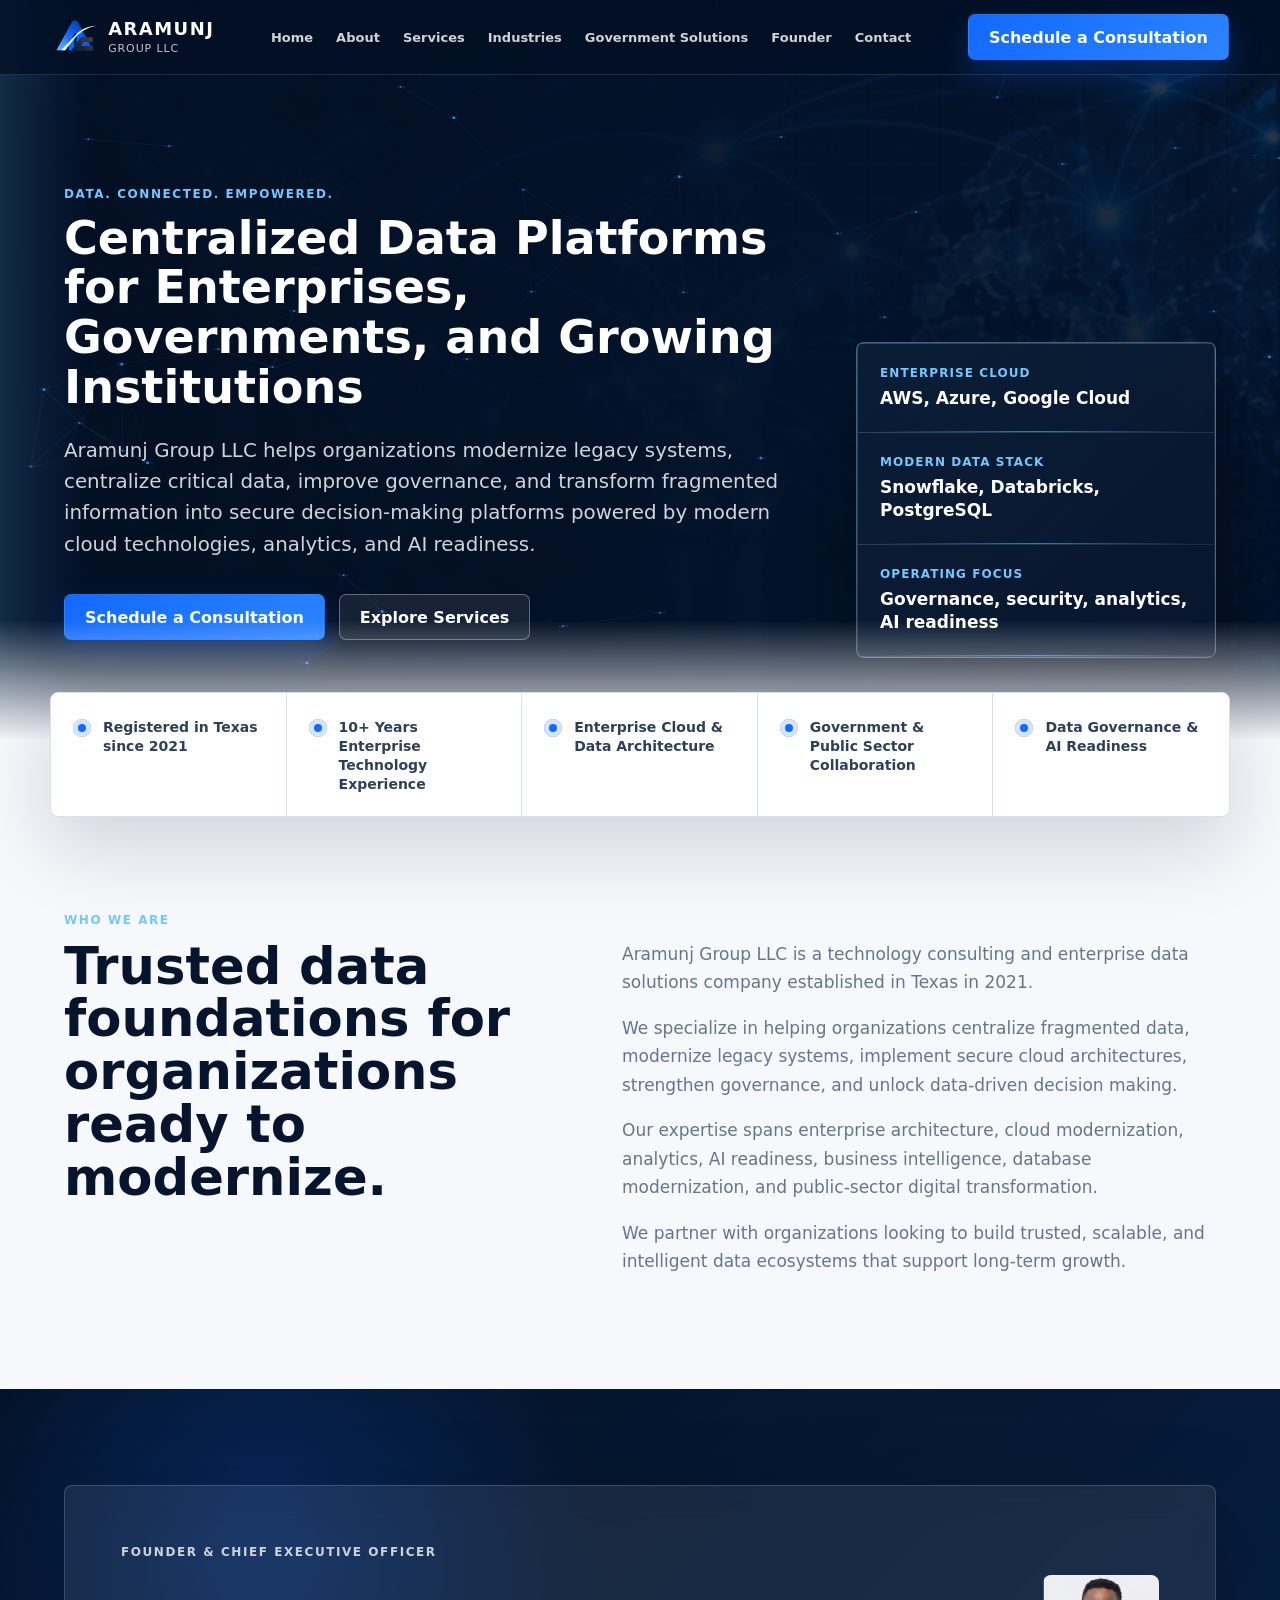
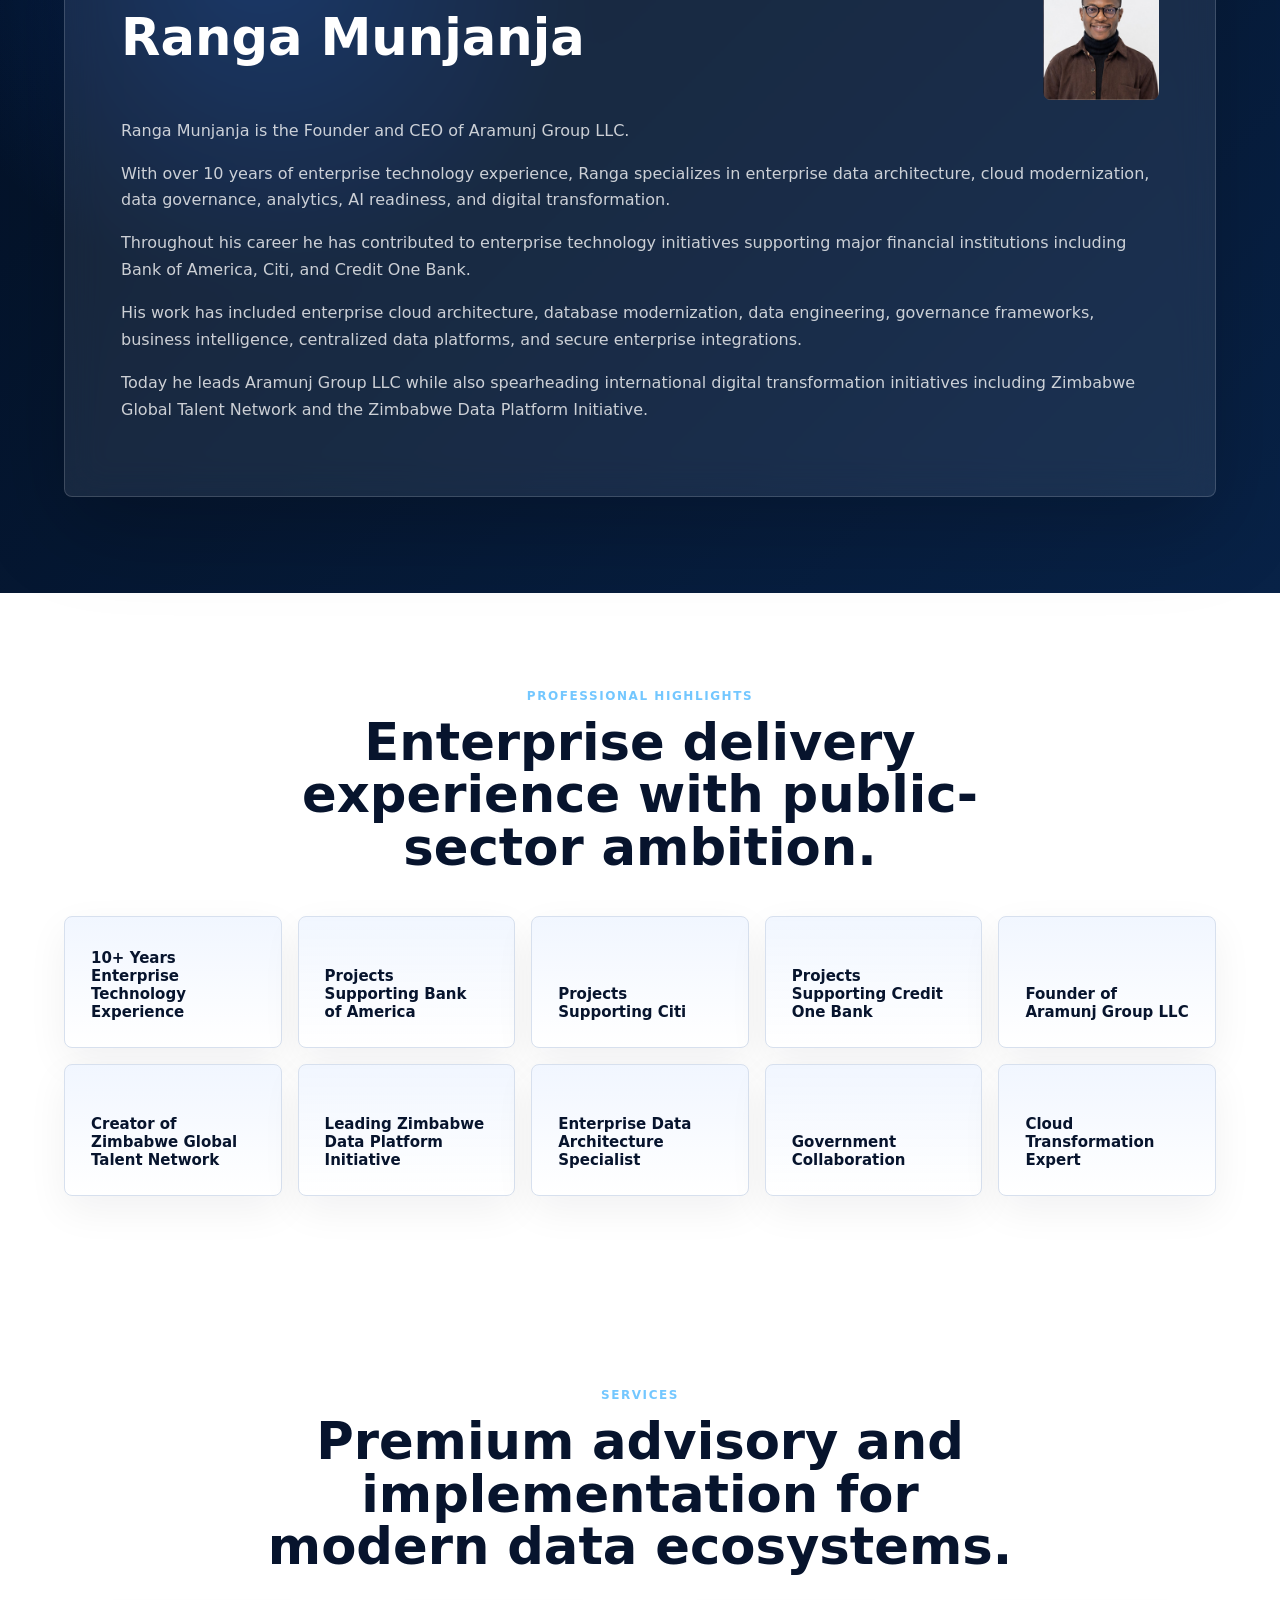
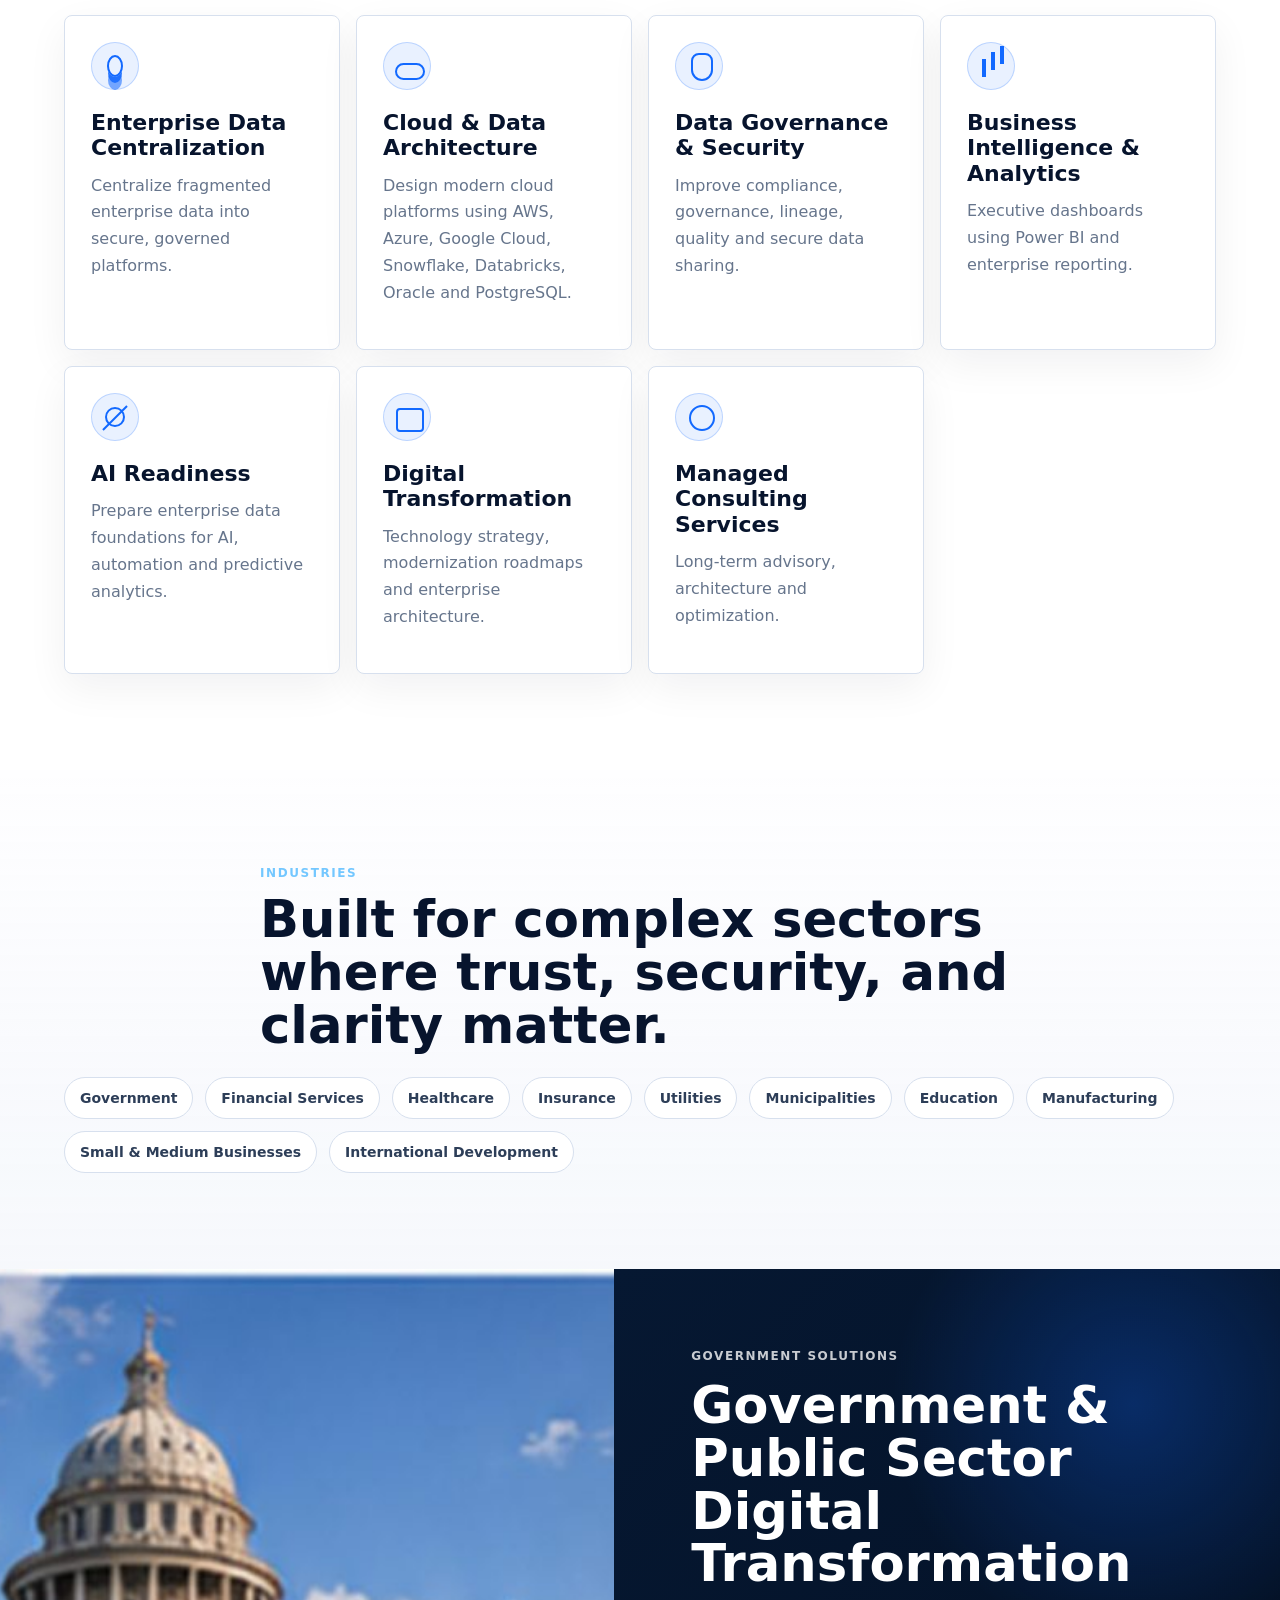
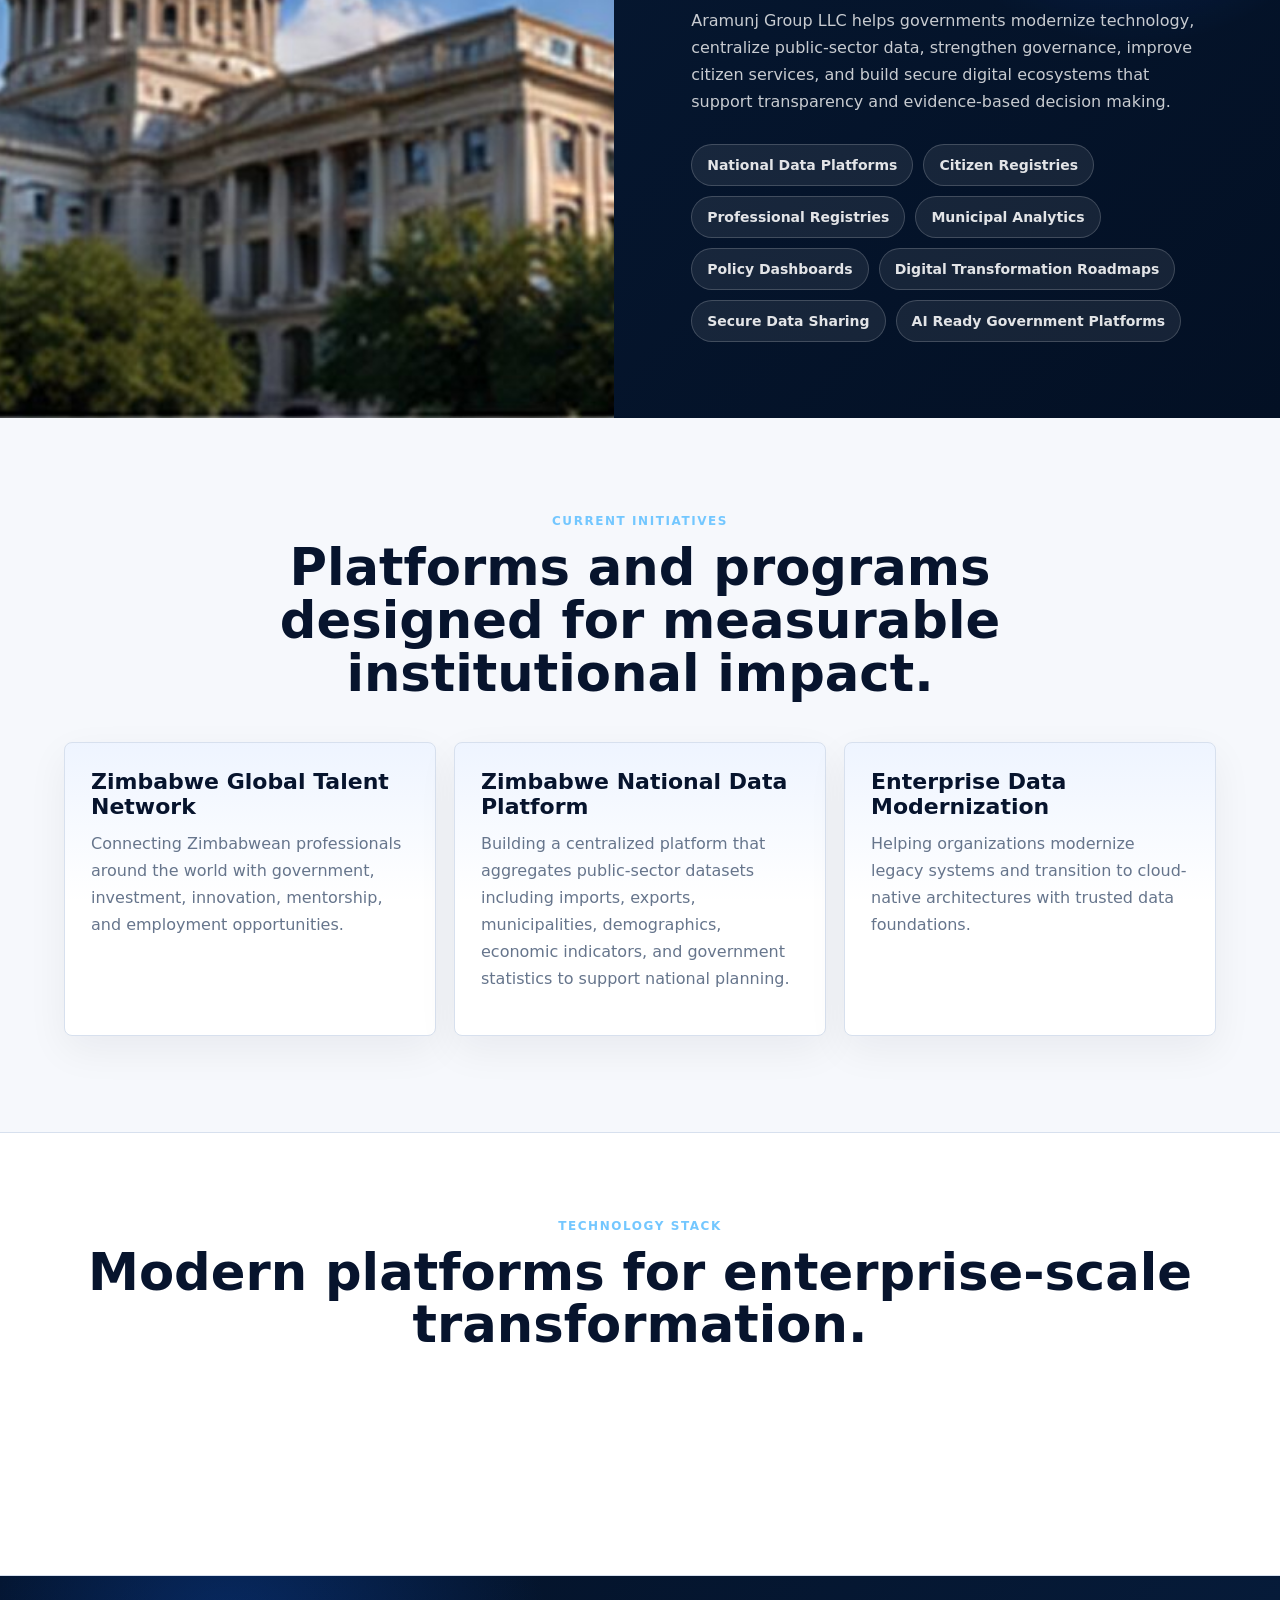
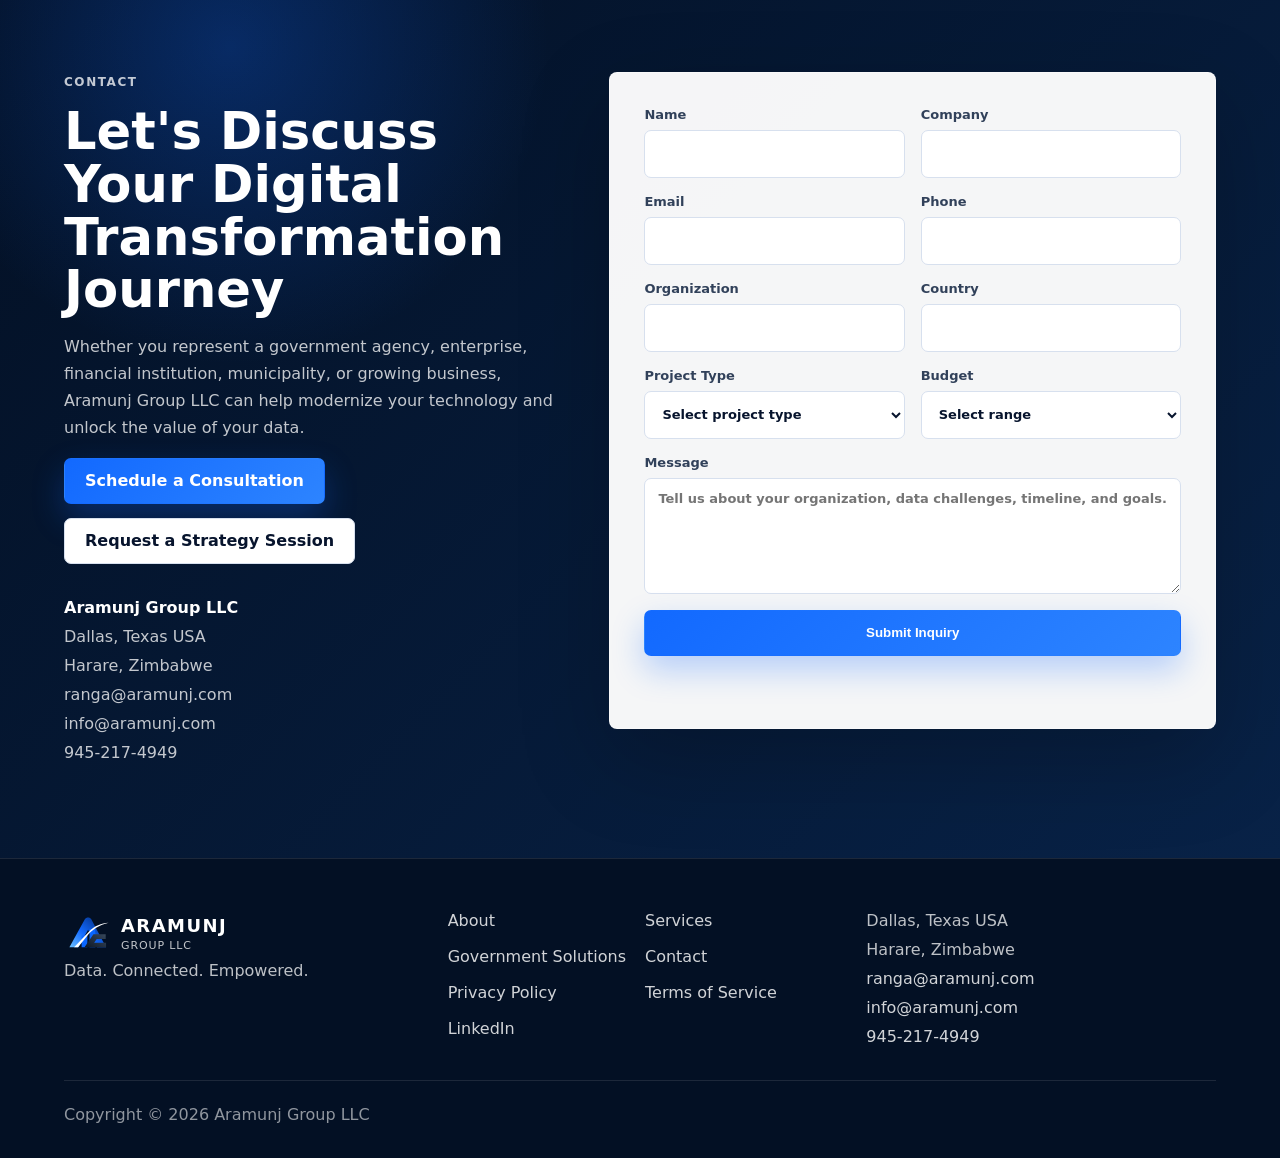
==== index.html @ cdce951c "Modernize hero background and typography" ====
<!doctype html>
<html lang="en">
  <head>
    <meta charset="utf-8" />
    <meta name="viewport" content="width=device-width, initial-scale=1" />
    <title>Aramunj Group LLC | Enterprise Data Platforms, Cloud Architecture & AI Readiness</title>
    <meta
      name="description"
      content="Aramunj Group LLC helps enterprises, governments, and growing institutions centralize data, modernize cloud architecture, strengthen governance, and prepare for AI."
    />
    <meta name="theme-color" content="#031024" />
    <meta property="og:title" content="Aramunj Group LLC" />
    <meta
      property="og:description"
      content="Centralized data platforms for enterprises, governments, and growing institutions."
    />
    <meta property="og:type" content="website" />
    <meta property="og:url" content="https://aramunj.com" />
    <meta property="og:image" content="https://aramunj.com/assets/enterprise-data-platform.jpg" />
    <link rel="canonical" href="https://aramunj.com" />
    <link rel="icon" href="assets/aramunj-mark.svg" type="image/svg+xml" />
    <link rel="preload" as="image" href="assets/enterprise-data-platform.jpg" fetchpriority="high" />
    <link rel="stylesheet" href="styles.css?v=20260809-1" />
    <script type="application/ld+json">
      {
        "@context": "https://schema.org",
        "@type": "ProfessionalService",
        "name": "Aramunj Group LLC",
        "url": "https://aramunj.com",
        "logo": "https://aramunj.com/assets/aramunj-mark.svg",
        "image": "https://aramunj.com/assets/enterprise-data-platform.jpg",
        "description": "Enterprise data platforms, cloud architecture, AI readiness, and government digital transformation consulting.",
        "founder": {
          "@type": "Person",
          "name": "Ranga Munjanja",
          "jobTitle": "Founder and Chief Executive Officer"
        },
        "address": [
          {
            "@type": "PostalAddress",
            "addressLocality": "Dallas",
            "addressRegion": "Texas",
            "addressCountry": "US"
          },
          {
            "@type": "PostalAddress",
            "addressLocality": "Harare",
            "addressCountry": "ZW"
          }
        ],
        "email": "info@aramunj.com",
        "telephone": "+1-945-217-4949",
        "areaServed": ["United States", "Zimbabwe", "International"]
      }
    </script>
  </head>
  <body>
    <a class="skip-link" href="#main">Skip to content</a>
    <header class="site-header" data-elevate>
      <a class="brand" href="#home" aria-label="Aramunj Group LLC home">
        <img src="assets/aramunj-mark.svg" alt="" width="48" height="48" decoding="async" />
        <span>
          <strong>Aramunj</strong>
          <small>Group LLC</small>
        </span>
      </a>
      <button class="nav-toggle" type="button" aria-expanded="false" aria-controls="primaryNav">
        <span></span>
        <span></span>
        <span></span>
        <span class="sr-only">Menu</span>
      </button>
      <nav id="primaryNav" aria-label="Primary navigation">
        <a href="#home">Home</a>
        <a href="#about">About</a>
        <a href="#services">Services</a>
        <a href="#industries">Industries</a>
        <a href="#government">Government Solutions</a>
        <a href="#founder">Founder</a>
        <a href="#contact">Contact</a>
      </nav>
      <a class="header-action" href="#contact">Schedule a Consultation</a>
    </header>

    <main id="main">
      <section class="hero" id="home">
        <div class="hero-media" aria-hidden="true">
          <img
            src="assets/enterprise-data-platform.jpg"
            alt=""
            width="1180"
            height="606"
            fetchpriority="high"
            decoding="async"
          />
        </div>
        <canvas class="hero-live-bg" aria-hidden="true"></canvas>
        <div class="hero-content reveal">
          <p class="eyebrow">Data. Connected. Empowered.</p>
          <h1>Centralized Data Platforms for Enterprises, Governments, and Growing Institutions</h1>
          <p class="hero-subhead">
            Aramunj Group LLC helps organizations modernize legacy systems, centralize
            critical data, improve governance, and transform fragmented information into
            secure decision-making platforms powered by modern cloud technologies,
            analytics, and AI readiness.
          </p>
          <div class="hero-actions" aria-label="Primary actions">
            <a class="button primary" href="#contact">Schedule a Consultation</a>
            <a class="button secondary" href="#services">Explore Services</a>
          </div>
        </div>
        <aside class="hero-panel reveal" aria-label="Enterprise capabilities">
          <div>
            <span>Enterprise Cloud</span>
            <strong>AWS, Azure, Google Cloud</strong>
          </div>
          <div>
            <span>Modern Data Stack</span>
            <strong>Snowflake, Databricks, PostgreSQL</strong>
          </div>
          <div>
            <span>Operating Focus</span>
            <strong>Governance, security, analytics, AI readiness</strong>
          </div>
        </aside>
      </section>

      <section class="trust-bar" aria-label="Aramunj credibility">
        <div class="trust-item">Registered in Texas since 2021</div>
        <div class="trust-item">10+ Years Enterprise Technology Experience</div>
        <div class="trust-item">Enterprise Cloud & Data Architecture</div>
        <div class="trust-item">Government & Public Sector Collaboration</div>
        <div class="trust-item">Data Governance & AI Readiness</div>
      </section>

      <section class="section about" id="about">
        <div class="section-kicker">Who We Are</div>
        <div class="split">
          <div class="section-heading reveal">
            <h2>Trusted data foundations for organizations ready to modernize.</h2>
          </div>
          <div class="rich-copy reveal">
            <p>
              Aramunj Group LLC is a technology consulting and enterprise data solutions
              company established in Texas in 2021.
            </p>
            <p>
              We specialize in helping organizations centralize fragmented data, modernize
              legacy systems, implement secure cloud architectures, strengthen governance,
              and unlock data-driven decision making.
            </p>
            <p>
              Our expertise spans enterprise architecture, cloud modernization, analytics,
              AI readiness, business intelligence, database modernization, and public-sector
              digital transformation.
            </p>
            <p>
              We partner with organizations looking to build trusted, scalable, and intelligent
              data ecosystems that support long-term growth.
            </p>
          </div>
        </div>
      </section>

      <section class="section founder-section" id="founder">
        <div class="founder-card reveal">
          <div class="founder-copy">
            <p class="eyebrow">Founder & Chief Executive Officer</p>
            <div class="founder-title-row">
              <h2>Ranga Munjanja</h2>
              <div class="founder-image">
                <img
                  src="assets/founder-ranga-munjanja.jpg"
                  alt="Ranga Munjanja Founder and CEO of Aramunj Group LLC"
                  width="570"
                  height="612"
                  loading="lazy"
                  decoding="async"
                />
              </div>
            </div>
            <p>Ranga Munjanja is the Founder and CEO of Aramunj Group LLC.</p>
            <p>
              With over 10 years of enterprise technology experience, Ranga specializes in
              enterprise data architecture, cloud modernization, data governance, analytics,
              AI readiness, and digital transformation.
            </p>
            <p>
              Throughout his career he has contributed to enterprise technology initiatives
              supporting major financial institutions including Bank of America, Citi, and
              Credit One Bank.
            </p>
            <p>
              His work has included enterprise cloud architecture, database modernization,
              data engineering, governance frameworks, business intelligence, centralized
              data platforms, and secure enterprise integrations.
            </p>
            <p>
              Today he leads Aramunj Group LLC while also spearheading international digital
              transformation initiatives including Zimbabwe Global Talent Network and the
              Zimbabwe Data Platform Initiative.
            </p>
          </div>
        </div>
      </section>

      <section class="section highlights">
        <div class="section-heading centered reveal">
          <p class="eyebrow">Professional Highlights</p>
          <h2>Enterprise delivery experience with public-sector ambition.</h2>
        </div>
        <div class="card-grid highlight-grid">
          <article class="highlight-card reveal">10+ Years Enterprise Technology Experience</article>
          <article class="highlight-card reveal">Projects Supporting Bank of America</article>
          <article class="highlight-card reveal">Projects Supporting Citi</article>
          <article class="highlight-card reveal">Projects Supporting Credit One Bank</article>
          <article class="highlight-card reveal">Founder of Aramunj Group LLC</article>
          <article class="highlight-card reveal">Creator of Zimbabwe Global Talent Network</article>
          <article class="highlight-card reveal">Leading Zimbabwe Data Platform Initiative</article>
          <article class="highlight-card reveal">Enterprise Data Architecture Specialist</article>
          <article class="highlight-card reveal">Government Collaboration</article>
          <article class="highlight-card reveal">Cloud Transformation Expert</article>
        </div>
      </section>

      <section class="section services" id="services">
        <div class="section-heading centered reveal">
          <p class="eyebrow">Services</p>
          <h2>Premium advisory and implementation for modern data ecosystems.</h2>
        </div>
        <div class="card-grid service-grid">
          <article class="service-card reveal">
            <span class="icon data-icon"></span>
            <h3>Enterprise Data Centralization</h3>
            <p>Centralize fragmented enterprise data into secure, governed platforms.</p>
          </article>
          <article class="service-card reveal">
            <span class="icon cloud-icon"></span>
            <h3>Cloud & Data Architecture</h3>
            <p>
              Design modern cloud platforms using AWS, Azure, Google Cloud, Snowflake,
              Databricks, Oracle and PostgreSQL.
            </p>
          </article>
          <article class="service-card reveal">
            <span class="icon shield-icon"></span>
            <h3>Data Governance & Security</h3>
            <p>Improve compliance, governance, lineage, quality and secure data sharing.</p>
          </article>
          <article class="service-card reveal">
            <span class="icon chart-icon"></span>
            <h3>Business Intelligence & Analytics</h3>
            <p>Executive dashboards using Power BI and enterprise reporting.</p>
          </article>
          <article class="service-card reveal">
            <span class="icon ai-icon"></span>
            <h3>AI Readiness</h3>
            <p>Prepare enterprise data foundations for AI, automation and predictive analytics.</p>
          </article>
          <article class="service-card reveal">
            <span class="icon roadmap-icon"></span>
            <h3>Digital Transformation</h3>
            <p>Technology strategy, modernization roadmaps and enterprise architecture.</p>
          </article>
          <article class="service-card reveal">
            <span class="icon advisory-icon"></span>
            <h3>Managed Consulting Services</h3>
            <p>Long-term advisory, architecture and optimization.</p>
          </article>
        </div>
      </section>

      <section class="section industries" id="industries">
        <div class="section-heading reveal">
          <p class="eyebrow">Industries</p>
          <h2>Built for complex sectors where trust, security, and clarity matter.</h2>
        </div>
        <div class="industry-list reveal" aria-label="Industries served">
          <span>Government</span>
          <span>Financial Services</span>
          <span>Healthcare</span>
          <span>Insurance</span>
          <span>Utilities</span>
          <span>Municipalities</span>
          <span>Education</span>
          <span>Manufacturing</span>
          <span>Small & Medium Businesses</span>
          <span>International Development</span>
        </div>
      </section>

      <section class="government-section" id="government">
        <div class="government-image reveal">
          <img
            src="assets/government-digital-transformation.jpg"
            alt="Government building representing public sector digital transformation"
            width="720"
            height="458"
            loading="lazy"
            decoding="async"
          />
        </div>
        <div class="government-copy reveal">
          <p class="eyebrow">Government Solutions</p>
          <h2>Government & Public Sector Digital Transformation</h2>
          <p>
            Aramunj Group LLC helps governments modernize technology, centralize
            public-sector data, strengthen governance, improve citizen services, and build
            secure digital ecosystems that support transparency and evidence-based decision
            making.
          </p>
          <div class="solution-list">
            <span>National Data Platforms</span>
            <span>Citizen Registries</span>
            <span>Professional Registries</span>
            <span>Municipal Analytics</span>
            <span>Policy Dashboards</span>
            <span>Digital Transformation Roadmaps</span>
            <span>Secure Data Sharing</span>
            <span>AI Ready Government Platforms</span>
          </div>
        </div>
      </section>

      <section class="section initiatives">
        <div class="section-heading centered reveal">
          <p class="eyebrow">Current Initiatives</p>
          <h2>Platforms and programs designed for measurable institutional impact.</h2>
        </div>
        <div class="feature-grid">
          <article class="feature-card reveal">
            <h3>Zimbabwe Global Talent Network</h3>
            <p>
              Connecting Zimbabwean professionals around the world with government,
              investment, innovation, mentorship, and employment opportunities.
            </p>
          </article>
          <article class="feature-card reveal">
            <h3>Zimbabwe National Data Platform</h3>
            <p>
              Building a centralized platform that aggregates public-sector datasets
              including imports, exports, municipalities, demographics, economic indicators,
              and government statistics to support national planning.
            </p>
          </article>
          <article class="feature-card reveal">
            <h3>Enterprise Data Modernization</h3>
            <p>
              Helping organizations modernize legacy systems and transition to cloud-native
              architectures with trusted data foundations.
            </p>
          </article>
        </div>
      </section>

      <section class="tech-stack" aria-label="Technology stack">
        <div class="section-heading centered reveal">
          <p class="eyebrow">Technology Stack</p>
          <h2>Modern platforms for enterprise-scale transformation.</h2>
        </div>
        <div class="logo-cloud reveal">
          <span>AWS</span>
          <span>Microsoft Azure</span>
          <span>Google Cloud</span>
          <span>Snowflake</span>
          <span>Databricks</span>
          <span>Oracle</span>
          <span>PostgreSQL</span>
          <span>Power BI</span>
          <span>dbt</span>
          <span>GitLab CI/CD</span>
          <span>Docker</span>
          <span>Kubernetes</span>
          <span>OpenShift</span>
          <span>Python</span>
          <span>SQL</span>
        </div>
      </section>

      <section class="contact section" id="contact">
        <div class="contact-copy reveal">
          <p class="eyebrow">Contact</p>
          <h2>Let's Discuss Your Digital Transformation Journey</h2>
          <p>
            Whether you represent a government agency, enterprise, financial institution,
            municipality, or growing business, Aramunj Group LLC can help modernize your
            technology and unlock the value of your data.
          </p>
          <div class="contact-actions">
            <a class="button primary" href="#leadForm">Schedule a Consultation</a>
            <a class="button light" href="#leadForm">Request a Strategy Session</a>
          </div>
          <address>
            <strong>Aramunj Group LLC</strong>
            <span>Dallas, Texas USA</span>
            <span>Harare, Zimbabwe</span>
            <a href="mailto:ranga@aramunj.com">ranga@aramunj.com</a>
            <a href="mailto:info@aramunj.com">info@aramunj.com</a>
            <a href="tel:+19452174949">945-217-4949</a>
          </address>
        </div>
        <form id="leadForm" class="lead-form reveal">
          <label>
            Name
            <input name="name" autocomplete="name" required />
          </label>
          <label>
            Company
            <input name="company" autocomplete="organization" />
          </label>
          <label>
            Email
            <input name="email" type="email" autocomplete="email" required />
          </label>
          <label>
            Phone
            <input name="phone" type="tel" autocomplete="tel" />
          </label>
          <label>
            Organization
            <input name="organization" autocomplete="organization-title" />
          </label>
          <label>
            Country
            <input name="country" autocomplete="country-name" />
          </label>
          <label>
            Project Type
            <select name="project_type" required>
              <option value="">Select project type</option>
              <option>Enterprise Data Centralization</option>
              <option>Cloud & Data Architecture</option>
              <option>Government Digital Transformation</option>
              <option>Business Intelligence & Analytics</option>
              <option>AI Readiness</option>
              <option>Managed Consulting Services</option>
            </select>
          </label>
          <label>
            Budget
            <select name="budget">
              <option value="">Select range</option>
              <option>Strategy session</option>
              <option>Under $25,000</option>
              <option>$25,000 - $100,000</option>
              <option>$100,000 - $500,000</option>
              <option>$500,000+</option>
            </select>
          </label>
          <label class="full">
            Message
            <textarea
              name="message"
              rows="6"
              placeholder="Tell us about your organization, data challenges, timeline, and goals."
              required
            ></textarea>
          </label>
          <button class="button primary full" type="submit">Submit Inquiry</button>
          <p id="formStatus" class="form-status full" role="status" aria-live="polite"></p>
        </form>
      </section>
    </main>

    <footer class="site-footer">
      <div>
        <a class="brand footer-brand" href="#home" aria-label="Aramunj Group LLC home">
          <img src="assets/aramunj-mark.svg" alt="" width="48" height="48" decoding="async" />
          <span>
            <strong>Aramunj</strong>
            <small>Group LLC</small>
          </span>
        </a>
        <p>Data. Connected. Empowered.</p>
      </div>
      <div class="footer-links" aria-label="Footer links">
        <a href="#about">About</a>
        <a href="#services">Services</a>
        <a href="#government">Government Solutions</a>
        <a href="#contact">Contact</a>
        <a href="#" aria-label="Privacy Policy">Privacy Policy</a>
        <a href="#" aria-label="Terms of Service">Terms of Service</a>
        <a href="https://www.linkedin.com/" rel="noopener" target="_blank">LinkedIn</a>
      </div>
      <div class="footer-contact">
        <span>Dallas, Texas USA</span>
        <span>Harare, Zimbabwe</span>
        <a href="mailto:ranga@aramunj.com">ranga@aramunj.com</a>
        <a href="mailto:info@aramunj.com">info@aramunj.com</a>
        <a href="tel:+19452174949">945-217-4949</a>
      </div>
      <p class="copyright">Copyright © 2026 Aramunj Group LLC</p>
    </footer>

    <script src="script.js?v=20260809-1" defer></script>
  </body>
</html>
---- styles.css ----
:root {
  --navy-950: #031024;
  --navy-900: #061832;
  --navy-800: #082247;
  --blue-600: #1269ff;
  --blue-500: #2d84ff;
  --blue-300: #73c7ff;
  --ink: #07142d;
  --text: #23324a;
  --muted: #66758c;
  --line: #d7e0ee;
  --paper: #f6f8fc;
  --white: #ffffff;
  --shadow: 0 28px 80px rgba(3, 16, 36, 0.16);
  --radius: 8px;
  --max: 1180px;
  color-scheme: light;
  font-family:
    Inter, ui-sans-serif, system-ui, -apple-system, BlinkMacSystemFont, "Segoe UI",
    sans-serif;
}

* {
  box-sizing: border-box;
}

html {
  scroll-behavior: smooth;
}

body {
  margin: 0;
  color: var(--text);
  background: var(--paper);
  text-rendering: optimizeLegibility;
}

body.nav-open {
  overflow: hidden;
}

img {
  display: block;
  max-width: 100%;
}

a {
  color: inherit;
  text-decoration: none;
}

a:focus-visible,
button:focus-visible,
input:focus-visible,
select:focus-visible,
textarea:focus-visible {
  outline: 3px solid rgba(18, 105, 255, 0.36);
  outline-offset: 3px;
}

.skip-link {
  position: fixed;
  left: 16px;
  top: 12px;
  z-index: 100;
  padding: 10px 14px;
  color: var(--white);
  background: var(--blue-600);
  border-radius: 6px;
  transform: translateY(-140%);
}

.skip-link:focus {
  transform: translateY(0);
}

.sr-only {
  position: absolute;
  width: 1px;
  height: 1px;
  padding: 0;
  overflow: hidden;
  clip: rect(0, 0, 0, 0);
  white-space: nowrap;
  border: 0;
}

.site-header {
  position: fixed;
  inset: 0 0 auto;
  z-index: 50;
  display: grid;
  grid-template-columns: auto minmax(0, 1fr) auto;
  align-items: center;
  gap: 24px;
  padding: 14px clamp(18px, 4vw, 64px);
  color: var(--white);
  background: rgba(3, 16, 36, 0.78);
  border-bottom: 1px solid rgba(255, 255, 255, 0.12);
  backdrop-filter: blur(18px);
  transition:
    background 180ms ease,
    box-shadow 180ms ease;
}

.site-header.is-elevated {
  background: rgba(3, 16, 36, 0.96);
  box-shadow: 0 14px 40px rgba(0, 0, 0, 0.2);
}

.brand {
  display: inline-flex;
  align-items: center;
  gap: 11px;
  min-width: max-content;
  text-transform: uppercase;
}

.brand img {
  width: 46px;
  height: 46px;
}

.brand strong,
.brand small {
  display: block;
  letter-spacing: 0.08em;
  line-height: 1;
}

.brand strong {
  font-size: 18px;
}

.brand small {
  margin-top: 5px;
  font-size: 11px;
  color: rgba(255, 255, 255, 0.76);
}

nav {
  display: flex;
  justify-content: center;
  gap: clamp(12px, 1.8vw, 24px);
  font-size: 13px;
  font-weight: 760;
}

nav a {
  color: rgba(255, 255, 255, 0.82);
  transition: color 160ms ease;
}

nav a:hover {
  color: var(--white);
}

.nav-toggle {
  display: none;
}

.header-action,
.button {
  display: inline-flex;
  align-items: center;
  justify-content: center;
  min-height: 46px;
  padding: 0 20px;
  color: var(--white);
  font-weight: 800;
  border: 1px solid transparent;
  border-radius: 7px;
  cursor: pointer;
  transition:
    transform 160ms ease,
    box-shadow 160ms ease,
    border-color 160ms ease,
    background 160ms ease;
}

.button:hover,
.header-action:hover {
  transform: translateY(-1px);
}

.header-action,
.button.primary {
  background: linear-gradient(135deg, var(--blue-600), var(--blue-500));
  box-shadow: 0 14px 32px rgba(18, 105, 255, 0.28);
}

.button.secondary {
  color: var(--white);
  background: rgba(255, 255, 255, 0.08);
  border-color: rgba(255, 255, 255, 0.32);
}

.button.light {
  color: var(--ink);
  background: var(--white);
  border-color: var(--line);
}

.hero {
  position: relative;
  display: grid;
  grid-template-columns: minmax(0, 1fr) 360px;
  align-items: end;
  min-height: 740px;
  padding: 154px clamp(18px, 5vw, 72px) 82px;
  overflow: hidden;
  color: var(--white);
  background:
    linear-gradient(135deg, #031024 0%, #061832 46%, #082247 100%);
}

.hero-media {
  position: absolute;
  inset: 0;
  z-index: 0;
}

.hero-media img {
  width: 100%;
  height: 100%;
  object-fit: cover;
  opacity: 0.38;
  filter: saturate(1.15) contrast(1.04);
}

.hero::before {
  position: absolute;
  inset: 0;
  z-index: 1;
  content: "";
  background:
    linear-gradient(90deg, rgba(3, 16, 36, 0.98), rgba(3, 16, 36, 0.86) 46%, rgba(3, 16, 36, 0.48)),
    linear-gradient(180deg, rgba(3, 16, 36, 0.18), rgba(3, 16, 36, 0.86)),
    repeating-linear-gradient(
      90deg,
      rgba(115, 199, 255, 0.06) 0,
      rgba(115, 199, 255, 0.06) 1px,
      transparent 1px,
      transparent 72px
    ),
    repeating-linear-gradient(
      0deg,
      rgba(115, 199, 255, 0.05) 0,
      rgba(115, 199, 255, 0.05) 1px,
      transparent 1px,
      transparent 72px
    );
}

.hero::after {
  position: absolute;
  inset: auto 0 0;
  z-index: 4;
  height: 120px;
  content: "";
  background: linear-gradient(180deg, transparent, var(--paper));
  pointer-events: none;
}

.hero-live-bg {
  position: absolute;
  inset: 0;
  z-index: 2;
  width: 100%;
  height: 100%;
  opacity: 0.88;
  pointer-events: none;
}

.hero-live-bg::selection {
  background: transparent;
}

.hero-content,
.hero-panel {
  isolation: isolate;
  position: relative;
  z-index: 3;
}

.hero-content {
  max-width: 820px;
  padding: clamp(10px, 1.6vw, 18px) 0;
}

.eyebrow,
.section-kicker {
  margin: 0 0 13px;
  color: var(--blue-300);
  font-size: 12px;
  font-weight: 900;
  letter-spacing: 0.13em;
  text-transform: uppercase;
}

h1,
h2,
h3,
p {
  margin-top: 0;
}

h1,
h2,
h3 {
  color: var(--ink);
  letter-spacing: 0;
}

.hero h1 {
  max-width: 780px;
  margin-bottom: 22px;
  color: var(--white);
  font-size: clamp(32px, 3.6vw, 52px);
  line-height: 1.08;
}

h2 {
  margin-bottom: 18px;
  font-size: clamp(32px, 4vw, 54px);
  line-height: 1.03;
}

h3 {
  margin-bottom: 12px;
  font-size: 22px;
  line-height: 1.15;
}

.hero-subhead {
  max-width: 760px;
  margin-bottom: 34px;
  color: rgba(255, 255, 255, 0.82);
  font-size: clamp(17px, 1.55vw, 20px);
  line-height: 1.58;
}

.hero-actions,
.contact-actions {
  display: flex;
  flex-wrap: wrap;
  gap: 14px;
}

.hero-panel {
  display: grid;
  gap: 1px;
  padding: 1px;
  overflow: hidden;
  background:
    linear-gradient(135deg, rgba(115, 199, 255, 0.32), rgba(255, 255, 255, 0.08));
  border: 1px solid rgba(255, 255, 255, 0.2);
  border-radius: var(--radius);
  box-shadow: 0 30px 90px rgba(0, 0, 0, 0.28);
  backdrop-filter: blur(20px);
}

.hero-panel div {
  position: relative;
  padding: 22px;
  background: rgba(5, 20, 43, 0.82);
}

.hero-panel div::after {
  position: absolute;
  inset: auto 20px 0;
  height: 1px;
  content: "";
  background: linear-gradient(90deg, transparent, rgba(115, 199, 255, 0.54), transparent);
}

.hero-panel span {
  display: block;
  margin-bottom: 7px;
  color: var(--blue-300);
  font-size: 12px;
  font-weight: 900;
  letter-spacing: 0.09em;
  text-transform: uppercase;
}

.hero-panel strong {
  display: block;
  font-size: 17px;
  line-height: 1.35;
}

.trust-bar {
  position: relative;
  z-index: 8;
  display: grid;
  grid-template-columns: repeat(5, 1fr);
  width: min(var(--max), calc(100% - 36px));
  margin: -48px auto 0;
  overflow: hidden;
  background: var(--white);
  border: 1px solid var(--line);
  border-radius: var(--radius);
  box-shadow: var(--shadow);
}

.trust-item {
  position: relative;
  min-height: 94px;
  padding: 25px 22px 22px 52px;
  color: #2e3f59;
  font-size: 14px;
  font-weight: 850;
  line-height: 1.35;
  border-right: 1px solid var(--line);
}

.trust-item:last-child {
  border-right: 0;
}

.trust-item::before {
  position: absolute;
  left: 22px;
  top: 26px;
  width: 18px;
  height: 18px;
  content: "";
  background: var(--blue-600);
  border-radius: 50%;
  box-shadow: inset 0 0 0 5px rgba(255, 255, 255, 0.82);
}

.section {
  padding: 96px clamp(18px, 5vw, 72px);
}

.section > * {
  max-width: var(--max);
  margin-left: auto;
  margin-right: auto;
}

.split {
  display: grid;
  grid-template-columns: minmax(0, 0.9fr) minmax(0, 1.1fr);
  gap: 72px;
}

.section-heading {
  max-width: 760px;
}

.section-heading.centered {
  margin-bottom: 42px;
  text-align: center;
}

.rich-copy p,
.founder-copy p,
.government-copy p,
.feature-card p,
.service-card p,
.contact-copy p {
  color: var(--muted);
  line-height: 1.68;
}

.rich-copy p {
  font-size: 17px;
}

.about {
  background: var(--paper);
}

.founder-section {
  color: var(--white);
  background:
    radial-gradient(circle at 20% 20%, rgba(18, 105, 255, 0.24), transparent 28%),
    linear-gradient(135deg, var(--navy-950), var(--navy-800));
}

.founder-card {
  display: block;
  padding: clamp(18px, 3vw, 32px);
  background: rgba(255, 255, 255, 0.08);
  border: 1px solid rgba(255, 255, 255, 0.16);
  border-radius: var(--radius);
  box-shadow: 0 28px 90px rgba(0, 0, 0, 0.22);
  backdrop-filter: blur(18px);
}

.founder-image {
  max-width: 116px;
  flex: 0 0 116px;
  overflow: hidden;
  background: rgba(255, 255, 255, 0.08);
  border-radius: var(--radius);
}

.founder-image img {
  width: 100%;
  height: auto;
  max-height: 125px;
  object-fit: cover;
  object-position: center top;
}

.founder-copy {
  padding: clamp(10px, 2vw, 24px);
}

.founder-title-row {
  display: flex;
  align-items: center;
  justify-content: space-between;
  gap: 24px;
  margin-bottom: 18px;
}

.founder-title-row h2 {
  margin-bottom: 0;
}

.founder-copy h2,
.founder-copy h3 {
  color: var(--white);
}

.founder-copy p {
  color: rgba(255, 255, 255, 0.78);
}

.highlights,
.services {
  background: var(--white);
}

.card-grid {
  display: grid;
  gap: 16px;
}

.highlight-grid {
  grid-template-columns: repeat(5, 1fr);
}

.service-grid {
  grid-template-columns: repeat(4, 1fr);
}

.highlight-card,
.service-card,
.feature-card {
  display: flex;
  flex-direction: column;
  min-height: 100%;
  padding: 26px;
  background: var(--white);
  border: 1px solid var(--line);
  border-radius: var(--radius);
  box-shadow: 0 14px 40px rgba(3, 16, 36, 0.06);
  transition:
    transform 180ms ease,
    box-shadow 180ms ease,
    border-color 180ms ease;
}

.highlight-card:hover,
.service-card:hover,
.feature-card:hover {
  transform: translateY(-4px);
  border-color: rgba(18, 105, 255, 0.34);
  box-shadow: 0 26px 60px rgba(3, 16, 36, 0.12);
}

.highlight-card {
  min-height: 132px;
  justify-content: flex-end;
  color: var(--ink);
  font-size: 15px;
  font-weight: 850;
  background:
    linear-gradient(180deg, rgba(18, 105, 255, 0.06), transparent),
    var(--white);
}

.service-card {
  min-height: 270px;
}

.icon {
  position: relative;
  display: inline-flex;
  width: 48px;
  height: 48px;
  margin-bottom: 20px;
  background: rgba(18, 105, 255, 0.09);
  border: 1px solid rgba(18, 105, 255, 0.22);
  border-radius: 50%;
}

.icon::before,
.icon::after {
  position: absolute;
  content: "";
}

.data-icon::before {
  inset: 12px 15px;
  border: 2px solid var(--blue-600);
  border-radius: 50%;
  box-shadow:
    0 7px 0 -1px rgba(18, 105, 255, 0.85),
    0 14px 0 -1px rgba(18, 105, 255, 0.55);
}

.cloud-icon::before {
  left: 11px;
  top: 20px;
  width: 26px;
  height: 13px;
  border: 2px solid var(--blue-600);
  border-radius: 16px;
}

.shield-icon::before {
  left: 15px;
  top: 10px;
  width: 18px;
  height: 24px;
  border: 2px solid var(--blue-600);
  border-radius: 10px 10px 14px 14px;
}

.chart-icon::before {
  left: 14px;
  bottom: 12px;
  width: 4px;
  height: 18px;
  background: var(--blue-600);
  box-shadow: 9px -7px 0 var(--blue-600), 18px -13px 0 var(--blue-600);
}

.ai-icon::before {
  inset: 13px;
  border: 2px solid var(--blue-600);
  border-radius: 50%;
}

.ai-icon::after {
  left: 22px;
  top: 7px;
  width: 2px;
  height: 34px;
  background: var(--blue-600);
  transform: rotate(45deg);
}

.roadmap-icon::before {
  left: 12px;
  top: 14px;
  width: 24px;
  height: 20px;
  border: 2px solid var(--blue-600);
  border-radius: 4px;
}

.advisory-icon::before {
  left: 13px;
  top: 11px;
  width: 22px;
  height: 22px;
  border: 2px solid var(--blue-600);
  border-radius: 50%;
}

.industries {
  background:
    linear-gradient(180deg, rgba(255, 255, 255, 0.84), rgba(246, 248, 252, 0.96)),
    var(--paper);
}

.industry-list {
  display: flex;
  flex-wrap: wrap;
  gap: 12px;
  margin-top: 26px;
}

.industry-list span,
.logo-cloud span,
.solution-list span {
  display: inline-flex;
  align-items: center;
  min-height: 42px;
  padding: 10px 15px;
  color: #2d3e58;
  font-size: 14px;
  font-weight: 820;
  background: var(--white);
  border: 1px solid var(--line);
  border-radius: 999px;
}

.government-section {
  display: grid;
  grid-template-columns: minmax(0, 0.48fr) minmax(0, 0.52fr);
  gap: 0;
  align-items: stretch;
  color: var(--white);
  background: var(--navy-950);
}

.government-image img {
  width: 100%;
  height: 100%;
  min-height: 620px;
  object-fit: cover;
}

.government-copy {
  padding: clamp(48px, 6vw, 92px);
  background:
    radial-gradient(circle at 78% 18%, rgba(18, 105, 255, 0.28), transparent 30%),
    linear-gradient(135deg, var(--navy-900), var(--navy-950));
}

.government-copy h2 {
  max-width: 760px;
  color: var(--white);
}

.government-copy p {
  max-width: 720px;
  color: rgba(255, 255, 255, 0.78);
}

.solution-list {
  display: flex;
  flex-wrap: wrap;
  gap: 10px;
  margin-top: 28px;
}

.solution-list span {
  color: rgba(255, 255, 255, 0.88);
  background: rgba(255, 255, 255, 0.08);
  border-color: rgba(255, 255, 255, 0.18);
}

.feature-grid {
  display: grid;
  grid-template-columns: repeat(3, 1fr);
  gap: 18px;
}

.feature-card {
  min-height: 250px;
  background:
    linear-gradient(180deg, rgba(18, 105, 255, 0.07), transparent 55%),
    var(--white);
}

.tech-stack {
  padding: 86px clamp(18px, 5vw, 72px);
  background: var(--white);
  border-block: 1px solid var(--line);
}

.tech-stack > * {
  max-width: var(--max);
  margin-left: auto;
  margin-right: auto;
}

.logo-cloud {
  display: flex;
  flex-wrap: wrap;
  justify-content: center;
  gap: 12px;
}

.logo-cloud span {
  min-width: 120px;
  justify-content: center;
  border-radius: var(--radius);
}

.contact {
  display: grid;
  grid-template-columns: minmax(0, 0.82fr) minmax(420px, 1fr);
  gap: 48px;
  align-items: start;
  color: var(--white);
  background:
    radial-gradient(circle at 18% 8%, rgba(18, 105, 255, 0.28), transparent 24%),
    linear-gradient(135deg, var(--navy-950), var(--navy-800));
}

.contact > * {
  max-width: none;
}

.contact h2 {
  color: var(--white);
}

.contact-copy p {
  max-width: 680px;
  color: rgba(255, 255, 255, 0.76);
}

address {
  display: grid;
  gap: 10px;
  margin-top: 34px;
  color: rgba(255, 255, 255, 0.76);
  font-style: normal;
}

address strong {
  color: var(--white);
}

.lead-form {
  display: grid;
  grid-template-columns: 1fr 1fr;
  gap: 16px;
  padding: clamp(22px, 3vw, 34px);
  color: var(--ink);
  background: rgba(255, 255, 255, 0.96);
  border: 1px solid rgba(255, 255, 255, 0.32);
  border-radius: var(--radius);
  box-shadow: 0 30px 90px rgba(0, 0, 0, 0.22);
}

label {
  display: grid;
  gap: 8px;
  color: #31415a;
  font-size: 13px;
  font-weight: 850;
}

input,
select,
textarea {
  width: 100%;
  min-height: 48px;
  padding: 12px 13px;
  color: var(--ink);
  font: inherit;
  background: var(--white);
  border: 1px solid var(--line);
  border-radius: 7px;
}

textarea {
  resize: vertical;
}

.full {
  grid-column: 1 / -1;
}

.form-status {
  min-height: 22px;
  margin: 0;
  color: #40516a;
  font-size: 14px;
  font-weight: 720;
}

.site-footer {
  display: grid;
  grid-template-columns: 1fr 1.1fr 1fr;
  gap: 34px;
  padding: 52px clamp(18px, 5vw, 72px) 34px;
  color: rgba(255, 255, 255, 0.74);
  background: var(--navy-950);
  border-top: 1px solid rgba(255, 255, 255, 0.1);
}

.footer-brand {
  color: var(--white);
}

.site-footer p {
  margin-bottom: 0;
}

.footer-links,
.footer-contact {
  display: grid;
  gap: 10px;
}

.footer-links {
  grid-template-columns: repeat(2, minmax(0, 1fr));
}

.footer-links a,
.footer-contact a {
  color: rgba(255, 255, 255, 0.82);
}

.copyright {
  grid-column: 1 / -1;
  padding-top: 24px;
  color: rgba(255, 255, 255, 0.56);
  border-top: 1px solid rgba(255, 255, 255, 0.1);
}

.reveal {
  opacity: 0;
  transform: translateY(18px);
  transition:
    opacity 620ms ease,
    transform 620ms ease;
}

.reveal.is-visible {
  opacity: 1;
  transform: translateY(0);
}

@media (prefers-reduced-motion: reduce) {
  html {
    scroll-behavior: auto;
  }

  *,
  *::before,
  *::after {
    animation-duration: 0.01ms !important;
    animation-iteration-count: 1 !important;
    scroll-behavior: auto !important;
    transition-duration: 0.01ms !important;
  }

  .reveal {
    opacity: 1;
    transform: none;
  }

  .hero-live-bg {
    opacity: 0.42;
  }
}

@media (max-width: 1120px) {
  .site-header {
    grid-template-columns: auto auto;
  }

  .nav-toggle {
    justify-self: end;
  }

  nav,
  .header-action {
    display: none;
  }

  .nav-toggle {
    display: grid;
    gap: 5px;
    width: 44px;
    height: 44px;
    place-content: center;
    padding: 0;
    background: rgba(255, 255, 255, 0.08);
    border: 1px solid rgba(255, 255, 255, 0.18);
    border-radius: 7px;
  }

  .nav-toggle span:not(.sr-only) {
    display: block;
    width: 22px;
    height: 2px;
    background: var(--white);
  }

  body.nav-open nav {
    position: fixed;
    inset: 74px 18px auto;
    display: grid;
    justify-content: stretch;
    gap: 0;
    padding: 12px;
    background: rgba(3, 16, 36, 0.98);
    border: 1px solid rgba(255, 255, 255, 0.14);
    border-radius: var(--radius);
    box-shadow: var(--shadow);
  }

  body.nav-open nav a {
    padding: 14px;
    border-bottom: 1px solid rgba(255, 255, 255, 0.08);
  }

  .hero {
    grid-template-columns: 1fr;
    align-items: start;
    gap: 36px;
    min-height: 720px;
  }

  .hero-panel {
    max-width: 680px;
  }

  .trust-bar {
    grid-template-columns: repeat(2, 1fr);
  }

  .trust-item:nth-child(2n) {
    border-right: 0;
  }

  .split,
  .government-section,
  .contact {
    grid-template-columns: 1fr;
  }

  .founder-image {
    width: min(116px, 100%);
  }

  .highlight-grid {
    grid-template-columns: repeat(3, 1fr);
  }

  .service-grid,
  .feature-grid {
    grid-template-columns: repeat(2, 1fr);
  }

  .government-image img {
    min-height: 390px;
  }
}

@media (max-width: 720px) {
  .site-header {
    padding: 12px 18px;
  }

  .hero {
    min-height: auto;
    padding: 126px 18px 76px;
  }

  .hero h1 {
    font-size: 31px;
    line-height: 1.12;
  }

  .hero-subhead {
    font-size: 17px;
  }

  .button,
  .header-action {
    width: 100%;
  }

  .trust-bar,
  .highlight-grid,
  .service-grid,
  .feature-grid,
  .lead-form,
  .site-footer {
    grid-template-columns: 1fr;
  }

  .trust-item,
  .trust-item:nth-child(2n) {
    border-right: 0;
    border-bottom: 1px solid var(--line);
  }

  .trust-item:last-child {
    border-bottom: 0;
  }

  .section,
  .contact,
  .tech-stack {
    padding: 72px 18px;
  }

  .founder-card {
    padding: 16px;
  }

  .founder-title-row {
    align-items: flex-start;
    gap: 14px;
  }

  .founder-image img {
    max-height: 125px;
  }

  .government-copy {
    padding: 56px 18px;
  }

  .footer-links {
    grid-template-columns: 1fr;
  }

  .copyright {
    grid-column: auto;
  }
}
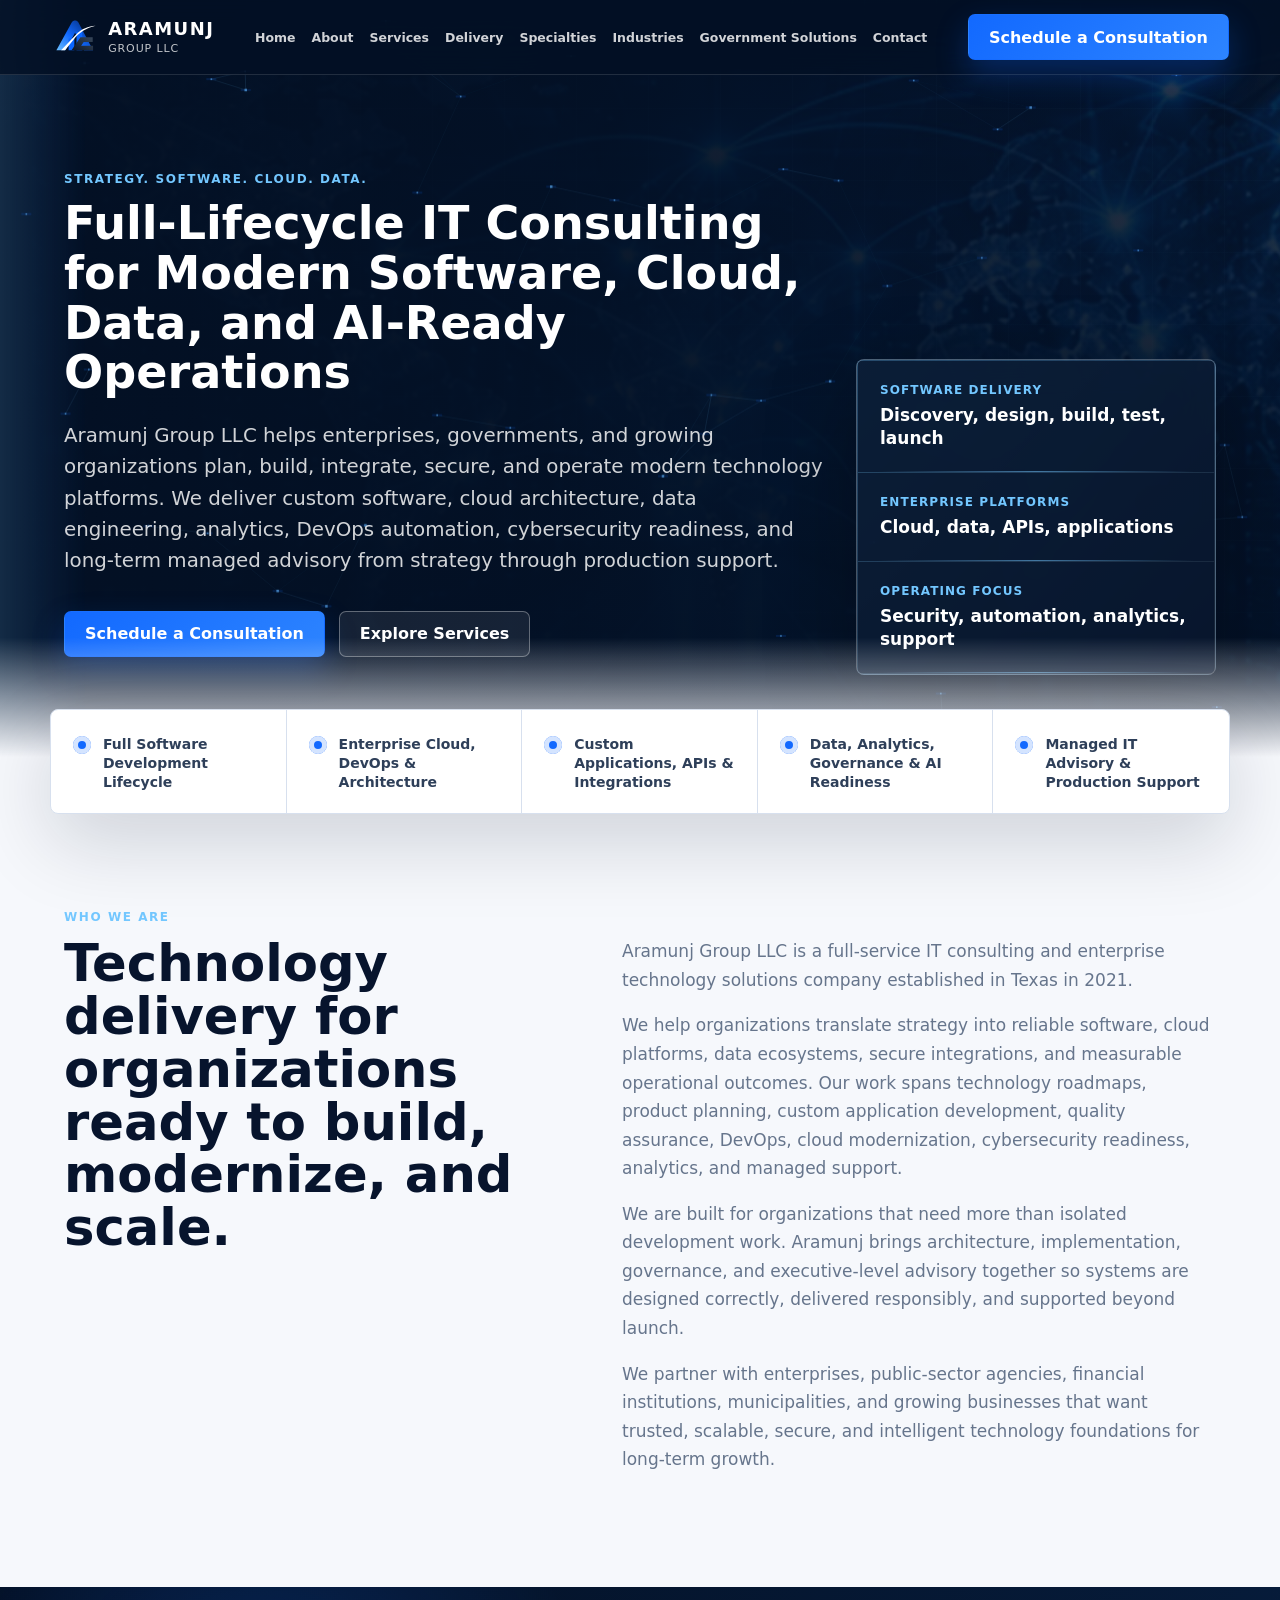
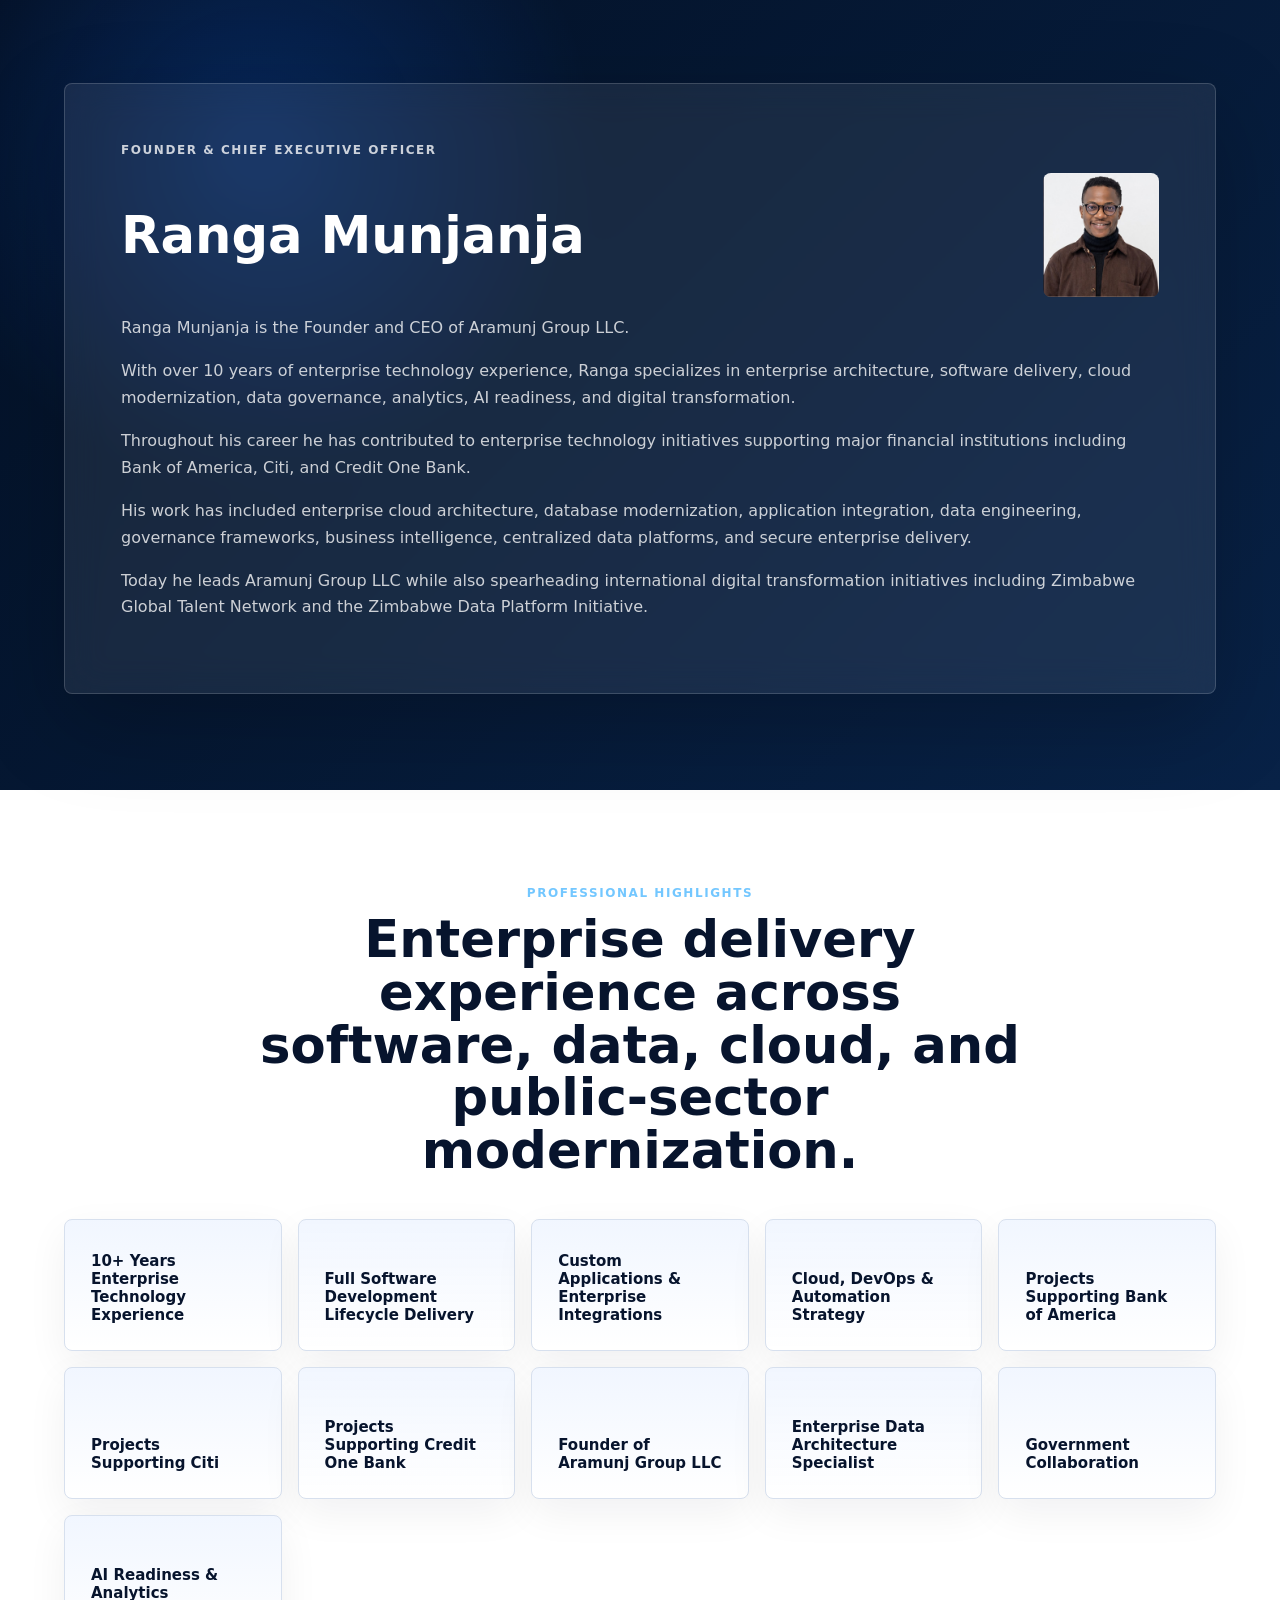
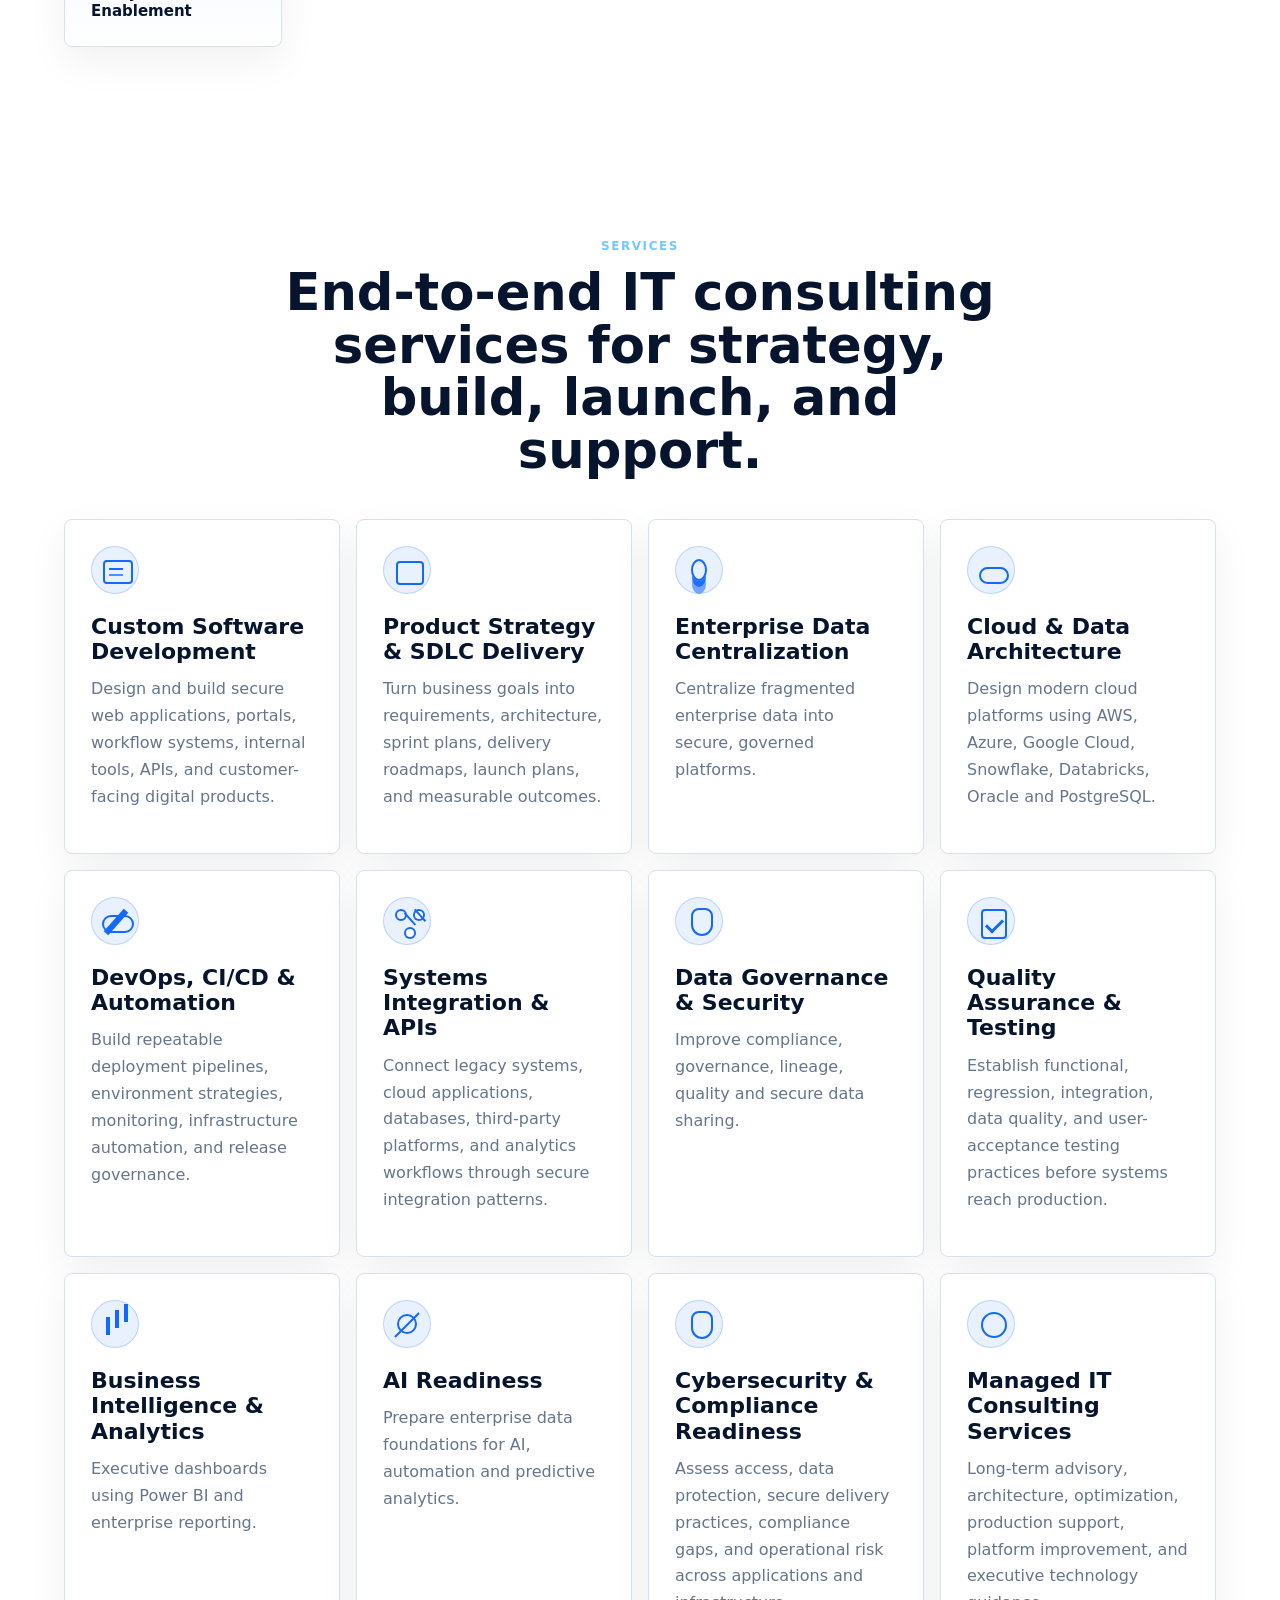
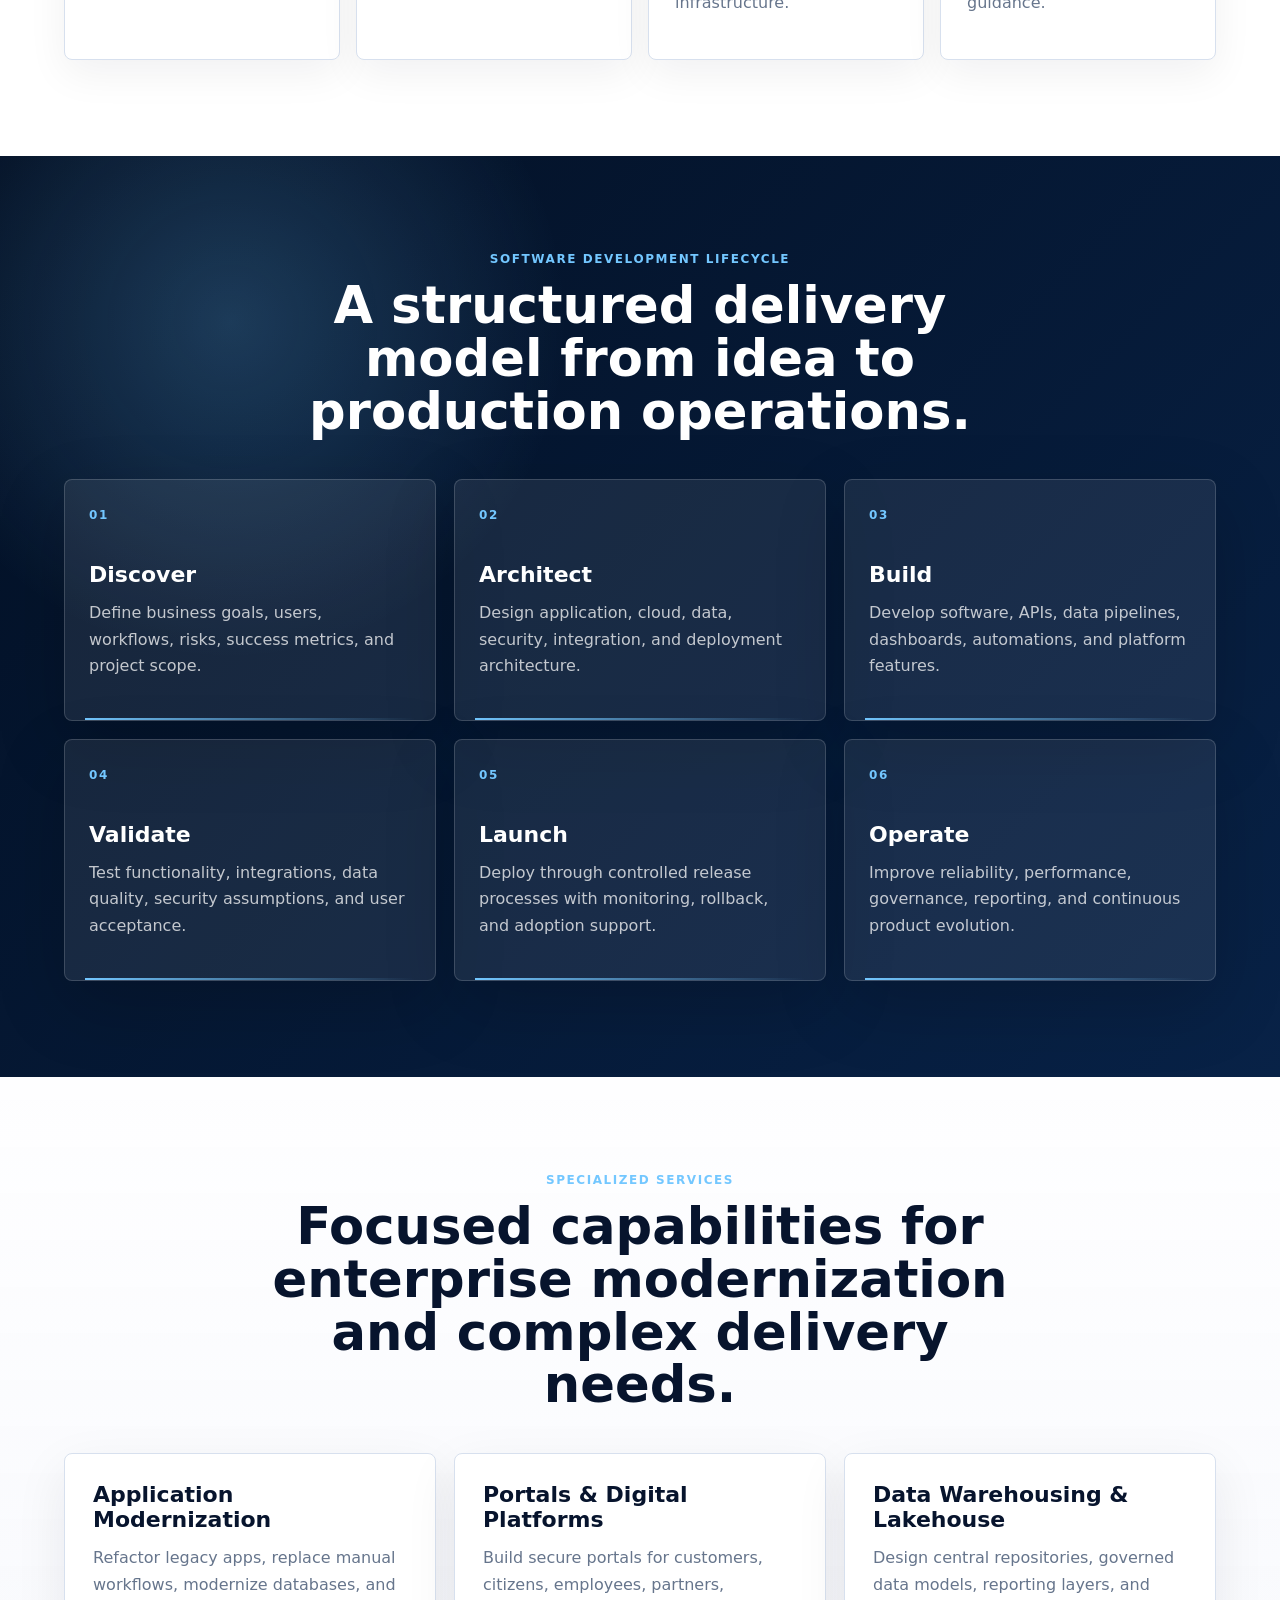
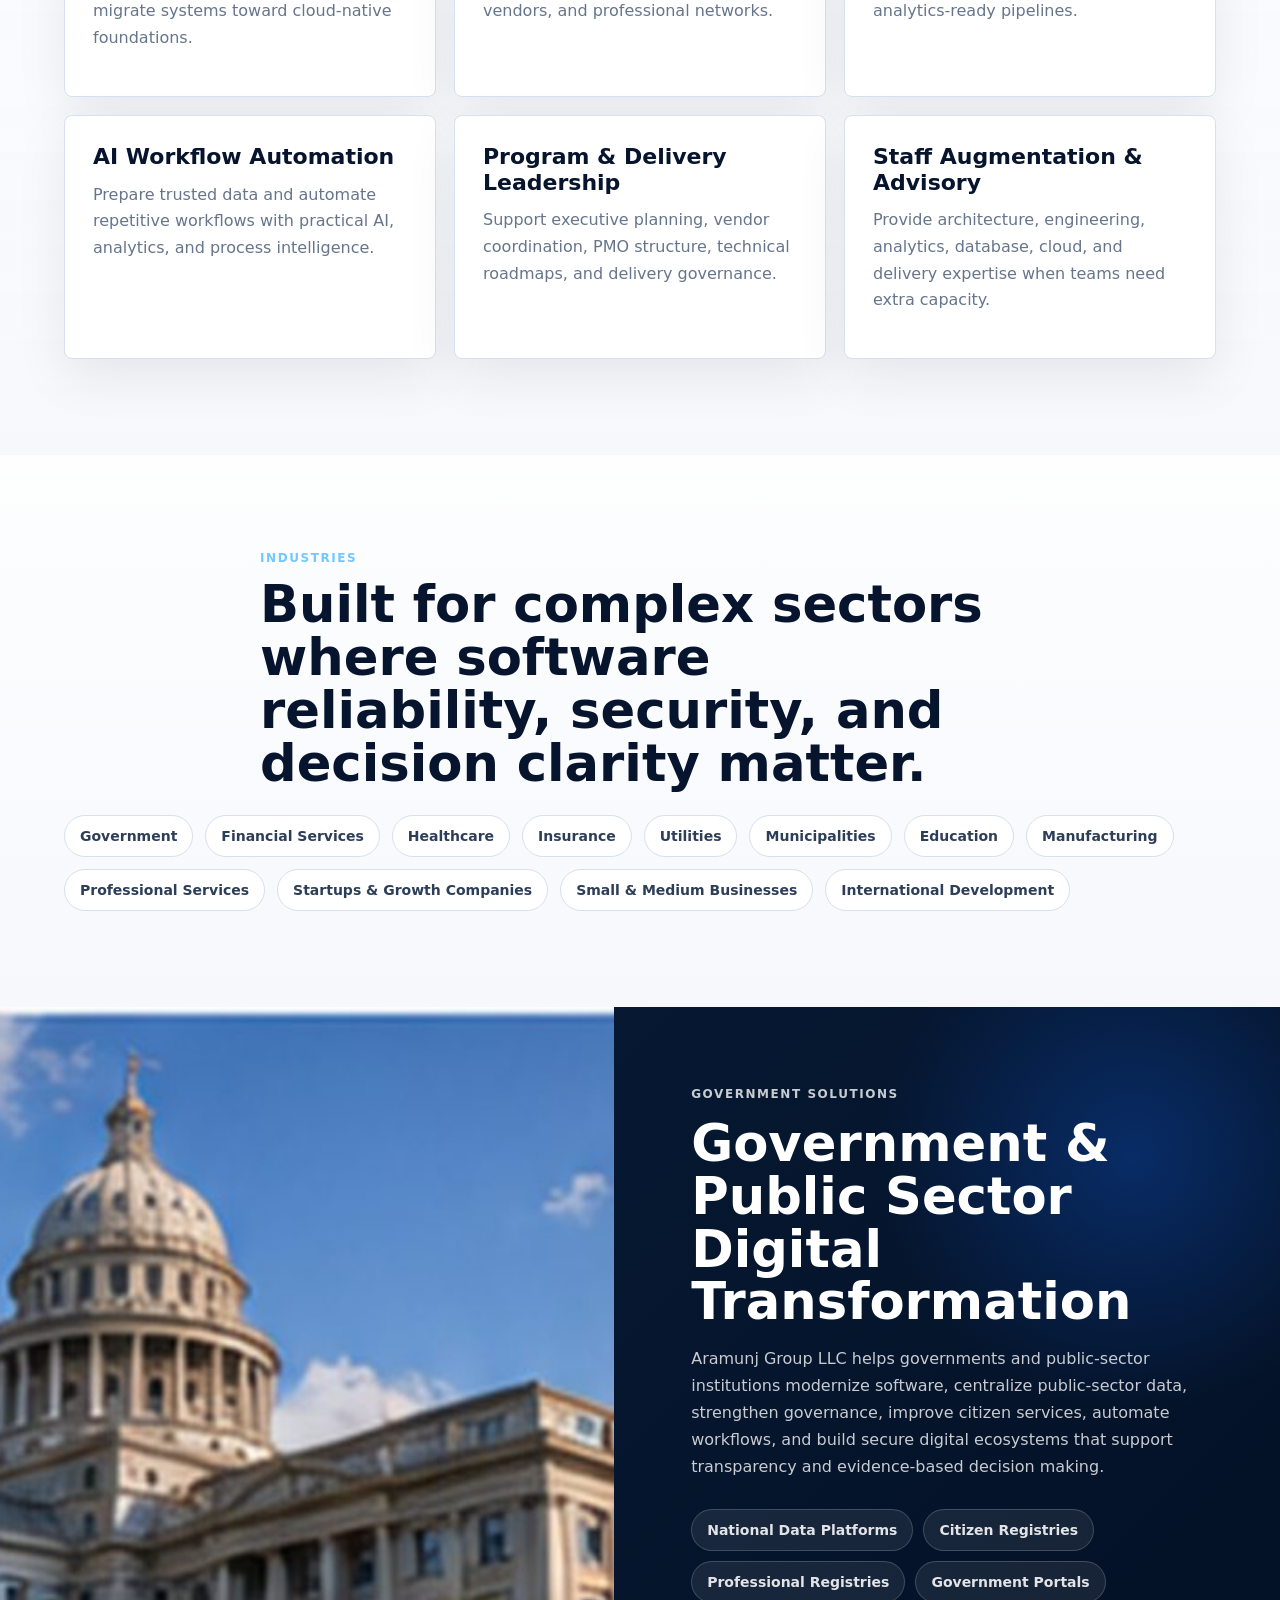
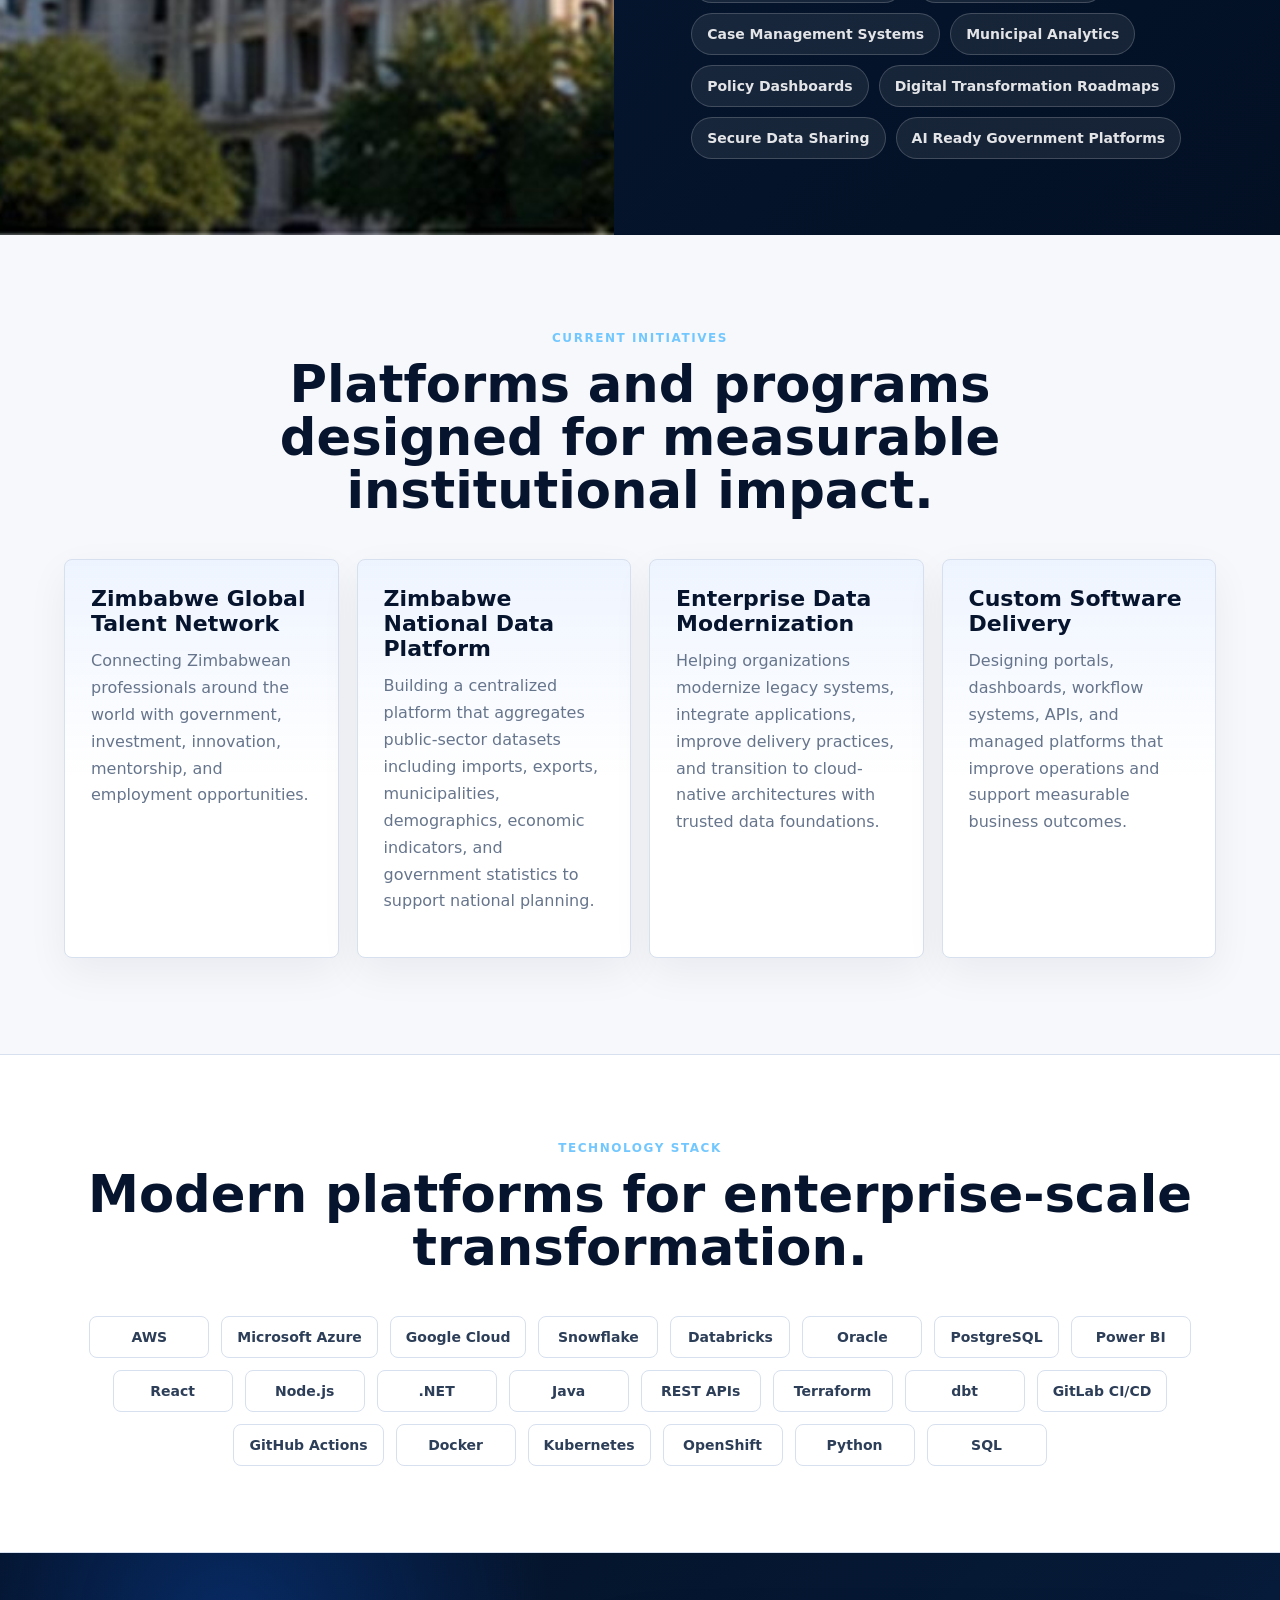
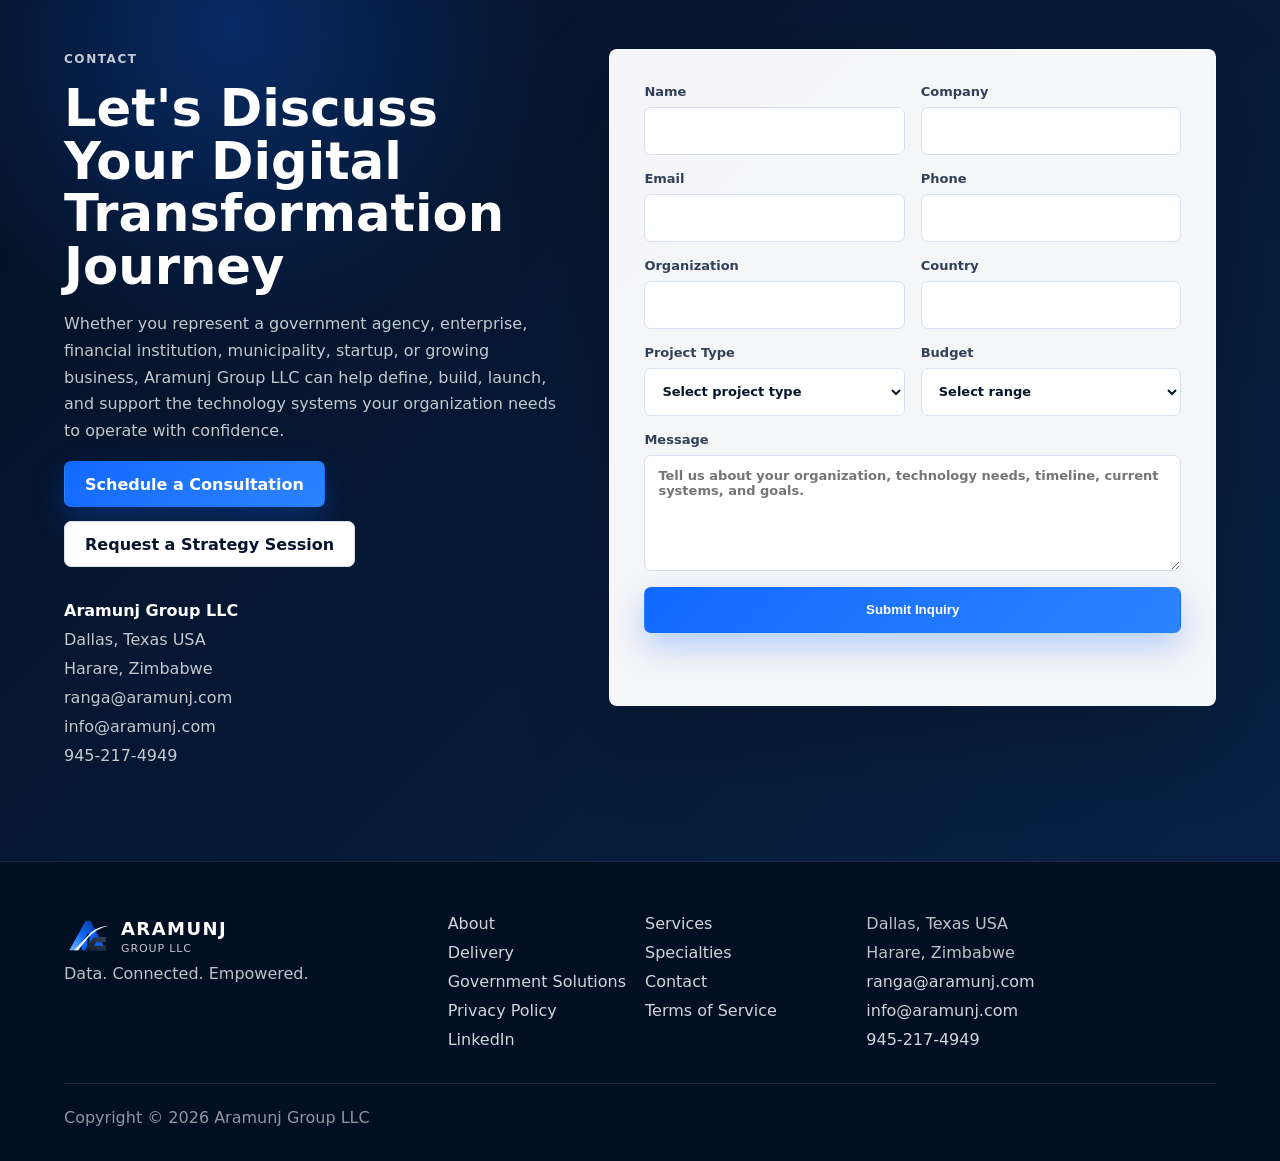
==== commit 34f5947a: "Expand Aramunj IT consultancy positioning" ====
--- a/index.html
+++ b/index.html
@@ -3,16 +3,16 @@
   <head>
     <meta charset="utf-8" />
     <meta name="viewport" content="width=device-width, initial-scale=1" />
-    <title>Aramunj Group LLC | Enterprise Data Platforms, Cloud Architecture & AI Readiness</title>
+    <title>Aramunj Group LLC | Full-Lifecycle IT Consulting, Software Development & Data Platforms</title>
     <meta
       name="description"
-      content="Aramunj Group LLC helps enterprises, governments, and growing institutions centralize data, modernize cloud architecture, strengthen governance, and prepare for AI."
+      content="Aramunj Group LLC delivers full-lifecycle IT consulting, custom software development, cloud architecture, data platforms, DevOps, cybersecurity, analytics, and AI readiness."
     />
     <meta name="theme-color" content="#031024" />
     <meta property="og:title" content="Aramunj Group LLC" />
     <meta
       property="og:description"
-      content="Centralized data platforms for enterprises, governments, and growing institutions."
+      content="Full-lifecycle IT consulting, software development, data platforms, cloud architecture, and AI-ready modernization."
     />
     <meta property="og:type" content="website" />
     <meta property="og:url" content="https://aramunj.com" />
@@ -20,7 +20,7 @@
     <link rel="canonical" href="https://aramunj.com" />
     <link rel="icon" href="assets/aramunj-mark.svg" type="image/svg+xml" />
     <link rel="preload" as="image" href="assets/enterprise-data-platform.jpg" fetchpriority="high" />
-    <link rel="stylesheet" href="styles.css?v=20260809-1" />
+    <link rel="stylesheet" href="styles.css?v=20260912-1" />
     <script type="application/ld+json">
       {
         "@context": "https://schema.org",
@@ -29,7 +29,7 @@
         "url": "https://aramunj.com",
         "logo": "https://aramunj.com/assets/aramunj-mark.svg",
         "image": "https://aramunj.com/assets/enterprise-data-platform.jpg",
-        "description": "Enterprise data platforms, cloud architecture, AI readiness, and government digital transformation consulting.",
+        "description": "Full-lifecycle IT consulting, custom software development, enterprise data platforms, cloud architecture, cybersecurity, AI readiness, and government digital transformation consulting.",
         "founder": {
           "@type": "Person",
           "name": "Ranga Munjanja",
@@ -74,9 +74,10 @@
         <a href="#home">Home</a>
         <a href="#about">About</a>
         <a href="#services">Services</a>
+        <a href="#delivery">Delivery</a>
+        <a href="#specialties">Specialties</a>
         <a href="#industries">Industries</a>
         <a href="#government">Government Solutions</a>
-        <a href="#founder">Founder</a>
         <a href="#contact">Contact</a>
       </nav>
       <a class="header-action" href="#contact">Schedule a Consultation</a>
@@ -96,13 +97,14 @@
         </div>
         <canvas class="hero-live-bg" aria-hidden="true"></canvas>
         <div class="hero-content reveal">
-          <p class="eyebrow">Data. Connected. Empowered.</p>
-          <h1>Centralized Data Platforms for Enterprises, Governments, and Growing Institutions</h1>
+          <p class="eyebrow">Strategy. Software. Cloud. Data.</p>
+          <h1>Full-Lifecycle IT Consulting for Modern Software, Cloud, Data, and AI-Ready Operations</h1>
           <p class="hero-subhead">
-            Aramunj Group LLC helps organizations modernize legacy systems, centralize
-            critical data, improve governance, and transform fragmented information into
-            secure decision-making platforms powered by modern cloud technologies,
-            analytics, and AI readiness.
+            Aramunj Group LLC helps enterprises, governments, and growing organizations
+            plan, build, integrate, secure, and operate modern technology platforms.
+            We deliver custom software, cloud architecture, data engineering, analytics,
+            DevOps automation, cybersecurity readiness, and long-term managed advisory
+            from strategy through production support.
           </p>
           <div class="hero-actions" aria-label="Primary actions">
             <a class="button primary" href="#contact">Schedule a Consultation</a>
@@ -111,52 +113,56 @@
         </div>
         <aside class="hero-panel reveal" aria-label="Enterprise capabilities">
           <div>
-            <span>Enterprise Cloud</span>
-            <strong>AWS, Azure, Google Cloud</strong>
+            <span>Software Delivery</span>
+            <strong>Discovery, design, build, test, launch</strong>
           </div>
           <div>
-            <span>Modern Data Stack</span>
-            <strong>Snowflake, Databricks, PostgreSQL</strong>
+            <span>Enterprise Platforms</span>
+            <strong>Cloud, data, APIs, applications</strong>
           </div>
           <div>
             <span>Operating Focus</span>
-            <strong>Governance, security, analytics, AI readiness</strong>
+            <strong>Security, automation, analytics, support</strong>
           </div>
         </aside>
       </section>
 
       <section class="trust-bar" aria-label="Aramunj credibility">
-        <div class="trust-item">Registered in Texas since 2021</div>
-        <div class="trust-item">10+ Years Enterprise Technology Experience</div>
-        <div class="trust-item">Enterprise Cloud & Data Architecture</div>
-        <div class="trust-item">Government & Public Sector Collaboration</div>
-        <div class="trust-item">Data Governance & AI Readiness</div>
+        <div class="trust-item">Full Software Development Lifecycle</div>
+        <div class="trust-item">Enterprise Cloud, DevOps & Architecture</div>
+        <div class="trust-item">Custom Applications, APIs & Integrations</div>
+        <div class="trust-item">Data, Analytics, Governance & AI Readiness</div>
+        <div class="trust-item">Managed IT Advisory & Production Support</div>
       </section>
 
       <section class="section about" id="about">
         <div class="section-kicker">Who We Are</div>
         <div class="split">
           <div class="section-heading reveal">
-            <h2>Trusted data foundations for organizations ready to modernize.</h2>
+            <h2>Technology delivery for organizations ready to build, modernize, and scale.</h2>
           </div>
           <div class="rich-copy reveal">
             <p>
-              Aramunj Group LLC is a technology consulting and enterprise data solutions
-              company established in Texas in 2021.
-            </p>
-            <p>
-              We specialize in helping organizations centralize fragmented data, modernize
-              legacy systems, implement secure cloud architectures, strengthen governance,
-              and unlock data-driven decision making.
-            </p>
-            <p>
-              Our expertise spans enterprise architecture, cloud modernization, analytics,
-              AI readiness, business intelligence, database modernization, and public-sector
-              digital transformation.
-            </p>
-            <p>
-              We partner with organizations looking to build trusted, scalable, and intelligent
-              data ecosystems that support long-term growth.
+              Aramunj Group LLC is a full-service IT consulting and enterprise technology
+              solutions company established in Texas in 2021.
+            </p>
+            <p>
+              We help organizations translate strategy into reliable software, cloud
+              platforms, data ecosystems, secure integrations, and measurable operational
+              outcomes. Our work spans technology roadmaps, product planning, custom
+              application development, quality assurance, DevOps, cloud modernization,
+              cybersecurity readiness, analytics, and managed support.
+            </p>
+            <p>
+              We are built for organizations that need more than isolated development work.
+              Aramunj brings architecture, implementation, governance, and executive-level
+              advisory together so systems are designed correctly, delivered responsibly,
+              and supported beyond launch.
+            </p>
+            <p>
+              We partner with enterprises, public-sector agencies, financial institutions,
+              municipalities, and growing businesses that want trusted, scalable, secure,
+              and intelligent technology foundations for long-term growth.
             </p>
           </div>
         </div>
@@ -182,8 +188,8 @@
             <p>Ranga Munjanja is the Founder and CEO of Aramunj Group LLC.</p>
             <p>
               With over 10 years of enterprise technology experience, Ranga specializes in
-              enterprise data architecture, cloud modernization, data governance, analytics,
-              AI readiness, and digital transformation.
+              enterprise architecture, software delivery, cloud modernization, data
+              governance, analytics, AI readiness, and digital transformation.
             </p>
             <p>
               Throughout his career he has contributed to enterprise technology initiatives
@@ -192,8 +198,8 @@
             </p>
             <p>
               His work has included enterprise cloud architecture, database modernization,
-              data engineering, governance frameworks, business intelligence, centralized
-              data platforms, and secure enterprise integrations.
+              application integration, data engineering, governance frameworks, business
+              intelligence, centralized data platforms, and secure enterprise delivery.
             </p>
             <p>
               Today he leads Aramunj Group LLC while also spearheading international digital
@@ -207,28 +213,45 @@
       <section class="section highlights">
         <div class="section-heading centered reveal">
           <p class="eyebrow">Professional Highlights</p>
-          <h2>Enterprise delivery experience with public-sector ambition.</h2>
+          <h2>Enterprise delivery experience across software, data, cloud, and public-sector modernization.</h2>
         </div>
         <div class="card-grid highlight-grid">
           <article class="highlight-card reveal">10+ Years Enterprise Technology Experience</article>
+          <article class="highlight-card reveal">Full Software Development Lifecycle Delivery</article>
+          <article class="highlight-card reveal">Custom Applications & Enterprise Integrations</article>
+          <article class="highlight-card reveal">Cloud, DevOps & Automation Strategy</article>
           <article class="highlight-card reveal">Projects Supporting Bank of America</article>
           <article class="highlight-card reveal">Projects Supporting Citi</article>
           <article class="highlight-card reveal">Projects Supporting Credit One Bank</article>
           <article class="highlight-card reveal">Founder of Aramunj Group LLC</article>
-          <article class="highlight-card reveal">Creator of Zimbabwe Global Talent Network</article>
-          <article class="highlight-card reveal">Leading Zimbabwe Data Platform Initiative</article>
           <article class="highlight-card reveal">Enterprise Data Architecture Specialist</article>
           <article class="highlight-card reveal">Government Collaboration</article>
-          <article class="highlight-card reveal">Cloud Transformation Expert</article>
+          <article class="highlight-card reveal">AI Readiness & Analytics Enablement</article>
         </div>
       </section>
 
       <section class="section services" id="services">
         <div class="section-heading centered reveal">
           <p class="eyebrow">Services</p>
-          <h2>Premium advisory and implementation for modern data ecosystems.</h2>
+          <h2>End-to-end IT consulting services for strategy, build, launch, and support.</h2>
         </div>
         <div class="card-grid service-grid">
+          <article class="service-card reveal">
+            <span class="icon software-icon"></span>
+            <h3>Custom Software Development</h3>
+            <p>
+              Design and build secure web applications, portals, workflow systems,
+              internal tools, APIs, and customer-facing digital products.
+            </p>
+          </article>
+          <article class="service-card reveal">
+            <span class="icon roadmap-icon"></span>
+            <h3>Product Strategy & SDLC Delivery</h3>
+            <p>
+              Turn business goals into requirements, architecture, sprint plans,
+              delivery roadmaps, launch plans, and measurable outcomes.
+            </p>
+          </article>
           <article class="service-card reveal">
             <span class="icon data-icon"></span>
             <h3>Enterprise Data Centralization</h3>
@@ -243,11 +266,35 @@
             </p>
           </article>
           <article class="service-card reveal">
+            <span class="icon devops-icon"></span>
+            <h3>DevOps, CI/CD & Automation</h3>
+            <p>
+              Build repeatable deployment pipelines, environment strategies,
+              monitoring, infrastructure automation, and release governance.
+            </p>
+          </article>
+          <article class="service-card reveal">
+            <span class="icon integration-icon"></span>
+            <h3>Systems Integration & APIs</h3>
+            <p>
+              Connect legacy systems, cloud applications, databases, third-party
+              platforms, and analytics workflows through secure integration patterns.
+            </p>
+          </article>
+          <article class="service-card reveal">
             <span class="icon shield-icon"></span>
             <h3>Data Governance & Security</h3>
             <p>Improve compliance, governance, lineage, quality and secure data sharing.</p>
           </article>
           <article class="service-card reveal">
+            <span class="icon qa-icon"></span>
+            <h3>Quality Assurance & Testing</h3>
+            <p>
+              Establish functional, regression, integration, data quality, and
+              user-acceptance testing practices before systems reach production.
+            </p>
+          </article>
+          <article class="service-card reveal">
             <span class="icon chart-icon"></span>
             <h3>Business Intelligence & Analytics</h3>
             <p>Executive dashboards using Power BI and enterprise reporting.</p>
@@ -258,14 +305,92 @@
             <p>Prepare enterprise data foundations for AI, automation and predictive analytics.</p>
           </article>
           <article class="service-card reveal">
-            <span class="icon roadmap-icon"></span>
-            <h3>Digital Transformation</h3>
-            <p>Technology strategy, modernization roadmaps and enterprise architecture.</p>
+            <span class="icon shield-icon"></span>
+            <h3>Cybersecurity & Compliance Readiness</h3>
+            <p>
+              Assess access, data protection, secure delivery practices, compliance
+              gaps, and operational risk across applications and infrastructure.
+            </p>
           </article>
           <article class="service-card reveal">
             <span class="icon advisory-icon"></span>
-            <h3>Managed Consulting Services</h3>
-            <p>Long-term advisory, architecture and optimization.</p>
+            <h3>Managed IT Consulting Services</h3>
+            <p>
+              Long-term advisory, architecture, optimization, production support,
+              platform improvement, and executive technology guidance.
+            </p>
+          </article>
+        </div>
+      </section>
+
+      <section class="section lifecycle" id="delivery">
+        <div class="section-heading centered reveal">
+          <p class="eyebrow">Software Development Lifecycle</p>
+          <h2>A structured delivery model from idea to production operations.</h2>
+        </div>
+        <div class="lifecycle-grid">
+          <article class="lifecycle-card reveal">
+            <span>01</span>
+            <h3>Discover</h3>
+            <p>Define business goals, users, workflows, risks, success metrics, and project scope.</p>
+          </article>
+          <article class="lifecycle-card reveal">
+            <span>02</span>
+            <h3>Architect</h3>
+            <p>Design application, cloud, data, security, integration, and deployment architecture.</p>
+          </article>
+          <article class="lifecycle-card reveal">
+            <span>03</span>
+            <h3>Build</h3>
+            <p>Develop software, APIs, data pipelines, dashboards, automations, and platform features.</p>
+          </article>
+          <article class="lifecycle-card reveal">
+            <span>04</span>
+            <h3>Validate</h3>
+            <p>Test functionality, integrations, data quality, security assumptions, and user acceptance.</p>
+          </article>
+          <article class="lifecycle-card reveal">
+            <span>05</span>
+            <h3>Launch</h3>
+            <p>Deploy through controlled release processes with monitoring, rollback, and adoption support.</p>
+          </article>
+          <article class="lifecycle-card reveal">
+            <span>06</span>
+            <h3>Operate</h3>
+            <p>Improve reliability, performance, governance, reporting, and continuous product evolution.</p>
+          </article>
+        </div>
+      </section>
+
+      <section class="section specialties" id="specialties">
+        <div class="section-heading centered reveal">
+          <p class="eyebrow">Specialized Services</p>
+          <h2>Focused capabilities for enterprise modernization and complex delivery needs.</h2>
+        </div>
+        <div class="specialty-grid">
+          <article class="specialty-card reveal">
+            <h3>Application Modernization</h3>
+            <p>Refactor legacy apps, replace manual workflows, modernize databases, and migrate systems toward cloud-native foundations.</p>
+          </article>
+          <article class="specialty-card reveal">
+            <h3>Portals & Digital Platforms</h3>
+            <p>Build secure portals for customers, citizens, employees, partners, vendors, and professional networks.</p>
+          </article>
+          <article class="specialty-card reveal">
+            <h3>Data Warehousing & Lakehouse</h3>
+            <p>Design central repositories, governed data models, reporting layers, and analytics-ready pipelines.</p>
+          </article>
+          <article class="specialty-card reveal">
+            <h3>AI Workflow Automation</h3>
+            <p>Prepare trusted data and automate repetitive workflows with practical AI, analytics, and process intelligence.</p>
+          </article>
+          <article class="specialty-card reveal">
+            <h3>Program & Delivery Leadership</h3>
+            <p>Support executive planning, vendor coordination, PMO structure, technical roadmaps, and delivery governance.</p>
+          </article>
+          <article class="specialty-card reveal">
+            <h3>Staff Augmentation & Advisory</h3>
+            <p>Provide architecture, engineering, analytics, database, cloud, and delivery expertise when teams need extra capacity.</p>
           </article>
         </div>
       </section>
@@ -273,7 +398,7 @@
       <section class="section industries" id="industries">
         <div class="section-heading reveal">
           <p class="eyebrow">Industries</p>
-          <h2>Built for complex sectors where trust, security, and clarity matter.</h2>
+          <h2>Built for complex sectors where software reliability, security, and decision clarity matter.</h2>
         </div>
         <div class="industry-list reveal" aria-label="Industries served">
           <span>Government</span>
@@ -284,6 +409,8 @@
           <span>Municipalities</span>
           <span>Education</span>
           <span>Manufacturing</span>
+          <span>Professional Services</span>
+          <span>Startups & Growth Companies</span>
           <span>Small & Medium Businesses</span>
           <span>International Development</span>
         </div>
@@ -304,15 +431,17 @@
           <p class="eyebrow">Government Solutions</p>
           <h2>Government & Public Sector Digital Transformation</h2>
           <p>
-            Aramunj Group LLC helps governments modernize technology, centralize
-            public-sector data, strengthen governance, improve citizen services, and build
-            secure digital ecosystems that support transparency and evidence-based decision
-            making.
+            Aramunj Group LLC helps governments and public-sector institutions modernize
+            software, centralize public-sector data, strengthen governance, improve citizen
+            services, automate workflows, and build secure digital ecosystems that support
+            transparency and evidence-based decision making.
           </p>
           <div class="solution-list">
             <span>National Data Platforms</span>
             <span>Citizen Registries</span>
             <span>Professional Registries</span>
+            <span>Government Portals</span>
+            <span>Case Management Systems</span>
             <span>Municipal Analytics</span>
             <span>Policy Dashboards</span>
             <span>Digital Transformation Roadmaps</span>
@@ -346,8 +475,16 @@
           <article class="feature-card reveal">
             <h3>Enterprise Data Modernization</h3>
             <p>
-              Helping organizations modernize legacy systems and transition to cloud-native
-              architectures with trusted data foundations.
+              Helping organizations modernize legacy systems, integrate applications,
+              improve delivery practices, and transition to cloud-native architectures with
+              trusted data foundations.
+            </p>
+          </article>
+          <article class="feature-card reveal">
+            <h3>Custom Software Delivery</h3>
+            <p>
+              Designing portals, dashboards, workflow systems, APIs, and managed platforms
+              that improve operations and support measurable business outcomes.
             </p>
           </article>
         </div>
@@ -367,8 +504,15 @@
           <span>Oracle</span>
           <span>PostgreSQL</span>
           <span>Power BI</span>
+          <span>React</span>
+          <span>Node.js</span>
+          <span>.NET</span>
+          <span>Java</span>
+          <span>REST APIs</span>
+          <span>Terraform</span>
           <span>dbt</span>
           <span>GitLab CI/CD</span>
+          <span>GitHub Actions</span>
           <span>Docker</span>
           <span>Kubernetes</span>
           <span>OpenShift</span>
@@ -383,8 +527,9 @@
           <h2>Let's Discuss Your Digital Transformation Journey</h2>
           <p>
             Whether you represent a government agency, enterprise, financial institution,
-            municipality, or growing business, Aramunj Group LLC can help modernize your
-            technology and unlock the value of your data.
+            municipality, startup, or growing business, Aramunj Group LLC can help define,
+            build, launch, and support the technology systems your organization needs to
+            operate with confidence.
           </p>
           <div class="contact-actions">
             <a class="button primary" href="#leadForm">Schedule a Consultation</a>
@@ -428,12 +573,18 @@
             Project Type
             <select name="project_type" required>
               <option value="">Select project type</option>
+              <option>Custom Software Development</option>
+              <option>Software Development Lifecycle Delivery</option>
+              <option>Application Modernization</option>
+              <option>Systems Integration & APIs</option>
+              <option>DevOps, CI/CD & Automation</option>
               <option>Enterprise Data Centralization</option>
               <option>Cloud & Data Architecture</option>
               <option>Government Digital Transformation</option>
               <option>Business Intelligence & Analytics</option>
               <option>AI Readiness</option>
-              <option>Managed Consulting Services</option>
+              <option>Cybersecurity & Compliance Readiness</option>
+              <option>Managed IT Consulting Services</option>
             </select>
           </label>
           <label>
@@ -452,7 +603,7 @@
             <textarea
               name="message"
               rows="6"
-              placeholder="Tell us about your organization, data challenges, timeline, and goals."
+              placeholder="Tell us about your organization, technology needs, timeline, current systems, and goals."
               required
             ></textarea>
           </label>
@@ -476,6 +627,8 @@
       <div class="footer-links" aria-label="Footer links">
         <a href="#about">About</a>
         <a href="#services">Services</a>
+        <a href="#delivery">Delivery</a>
+        <a href="#specialties">Specialties</a>
         <a href="#government">Government Solutions</a>
         <a href="#contact">Contact</a>
         <a href="#" aria-label="Privacy Policy">Privacy Policy</a>
@@ -492,6 +645,6 @@
       <p class="copyright">Copyright © 2026 Aramunj Group LLC</p>
     </footer>
 
-    <script src="script.js?v=20260809-1" defer></script>
+    <script src="script.js?v=20260912-1" defer></script>
   </body>
 </html>
--- a/styles.css
+++ b/styles.css
@@ -141,8 +141,8 @@
 nav {
   display: flex;
   justify-content: center;
-  gap: clamp(12px, 1.8vw, 24px);
-  font-size: 13px;
+  gap: clamp(10px, 1.25vw, 20px);
+  font-size: 12.5px;
   font-weight: 760;
 }
 
@@ -460,6 +460,8 @@
 .founder-copy p,
 .government-copy p,
 .feature-card p,
+.lifecycle-card p,
+.specialty-card p,
 .service-card p,
 .contact-copy p {
   color: var(--muted);
@@ -676,6 +678,166 @@
   border-radius: 50%;
 }
 
+.software-icon::before {
+  left: 11px;
+  top: 13px;
+  width: 26px;
+  height: 20px;
+  border: 2px solid var(--blue-600);
+  border-radius: 4px;
+}
+
+.software-icon::after {
+  left: 17px;
+  top: 21px;
+  width: 14px;
+  height: 2px;
+  background: var(--blue-600);
+  box-shadow: 0 6px 0 rgba(18, 105, 255, 0.72);
+}
+
+.devops-icon::before {
+  left: 10px;
+  top: 17px;
+  width: 28px;
+  height: 14px;
+  border: 2px solid var(--blue-600);
+  border-radius: 999px;
+}
+
+.devops-icon::after {
+  left: 21px;
+  top: 9px;
+  width: 6px;
+  height: 30px;
+  background: var(--blue-600);
+  transform: rotate(42deg);
+}
+
+.integration-icon::before {
+  left: 11px;
+  top: 11px;
+  width: 8px;
+  height: 8px;
+  border: 2px solid var(--blue-600);
+  border-radius: 50%;
+  box-shadow:
+    18px 0 0 -2px var(--white),
+    18px 0 0 0 var(--blue-600),
+    9px 18px 0 -2px var(--white),
+    9px 18px 0 0 var(--blue-600);
+}
+
+.integration-icon::after {
+  left: 18px;
+  top: 20px;
+  width: 16px;
+  height: 2px;
+  background: var(--blue-600);
+  transform: rotate(48deg);
+  box-shadow: 4px -10px 0 var(--blue-600);
+}
+
+.qa-icon::before {
+  left: 13px;
+  top: 11px;
+  width: 22px;
+  height: 26px;
+  border: 2px solid var(--blue-600);
+  border-radius: 4px;
+}
+
+.qa-icon::after {
+  left: 18px;
+  top: 21px;
+  width: 14px;
+  height: 7px;
+  border-left: 3px solid var(--blue-600);
+  border-bottom: 3px solid var(--blue-600);
+  transform: rotate(-45deg);
+}
+
+.lifecycle {
+  color: var(--white);
+  background:
+    radial-gradient(circle at 18% 18%, rgba(115, 199, 255, 0.22), transparent 26%),
+    linear-gradient(135deg, var(--navy-950), var(--navy-800));
+}
+
+.lifecycle h2,
+.lifecycle h3 {
+  color: var(--white);
+}
+
+.lifecycle-grid {
+  display: grid;
+  grid-template-columns: repeat(3, 1fr);
+  gap: 18px;
+}
+
+.lifecycle-card {
+  position: relative;
+  min-height: 238px;
+  padding: 24px;
+  overflow: hidden;
+  background: rgba(255, 255, 255, 0.08);
+  border: 1px solid rgba(255, 255, 255, 0.16);
+  border-radius: var(--radius);
+  box-shadow: 0 24px 70px rgba(0, 0, 0, 0.18);
+}
+
+.lifecycle-card::after {
+  position: absolute;
+  inset: auto 20px 0;
+  height: 2px;
+  content: "";
+  background: linear-gradient(90deg, var(--blue-300), transparent);
+}
+
+.lifecycle-card span {
+  display: inline-flex;
+  margin-bottom: 40px;
+  color: var(--blue-300);
+  font-size: 12px;
+  font-weight: 900;
+  letter-spacing: 0.14em;
+}
+
+.lifecycle-card p {
+  color: rgba(255, 255, 255, 0.74);
+}
+
+.specialties {
+  background:
+    linear-gradient(180deg, rgba(255, 255, 255, 0.88), rgba(246, 248, 252, 0.96)),
+    var(--paper);
+}
+
+.specialty-grid {
+  display: grid;
+  grid-template-columns: repeat(3, 1fr);
+  gap: 18px;
+}
+
+.specialty-card {
+  min-height: 220px;
+  padding: 28px;
+  background: var(--white);
+  border: 1px solid var(--line);
+  border-radius: var(--radius);
+  box-shadow: 0 18px 52px rgba(3, 16, 36, 0.08);
+  transition:
+    transform 180ms ease,
+    box-shadow 180ms ease,
+    border-color 180ms ease;
+}
+
+.specialty-card:hover {
+  transform: translateY(-4px);
+  border-color: rgba(18, 105, 255, 0.34);
+  box-shadow: 0 28px 68px rgba(3, 16, 36, 0.13);
+}
+
 .industries {
   background:
     linear-gradient(180deg, rgba(255, 255, 255, 0.84), rgba(246, 248, 252, 0.96)),
@@ -752,7 +914,7 @@
 
 .feature-grid {
   display: grid;
-  grid-template-columns: repeat(3, 1fr);
+  grid-template-columns: repeat(auto-fit, minmax(240px, 1fr));
   gap: 18px;
 }
 
@@ -1035,7 +1197,9 @@
   }
 
   .service-grid,
-  .feature-grid {
+  .feature-grid,
+  .lifecycle-grid,
+  .specialty-grid {
     grid-template-columns: repeat(2, 1fr);
   }
 
@@ -1072,6 +1236,8 @@
   .highlight-grid,
   .service-grid,
   .feature-grid,
+  .lifecycle-grid,
+  .specialty-grid,
   .lead-form,
   .site-footer {
     grid-template-columns: 1fr;
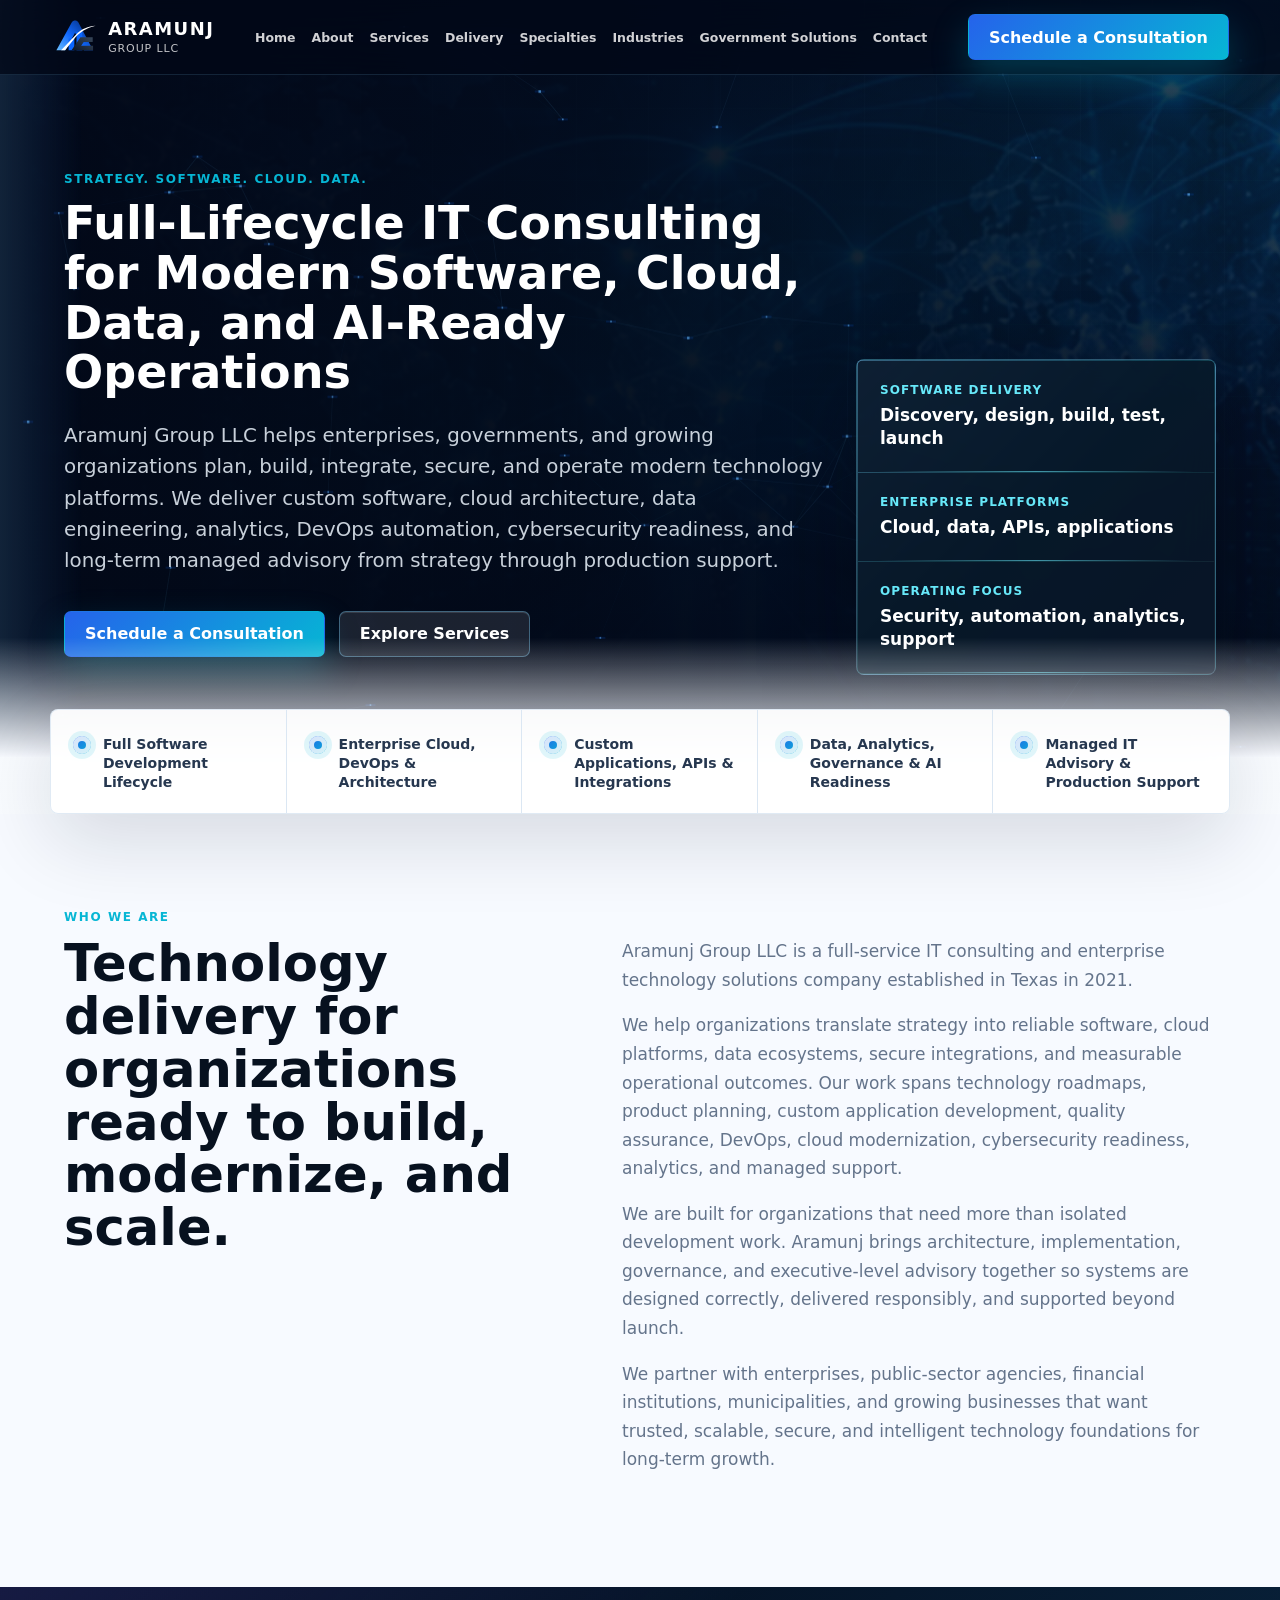
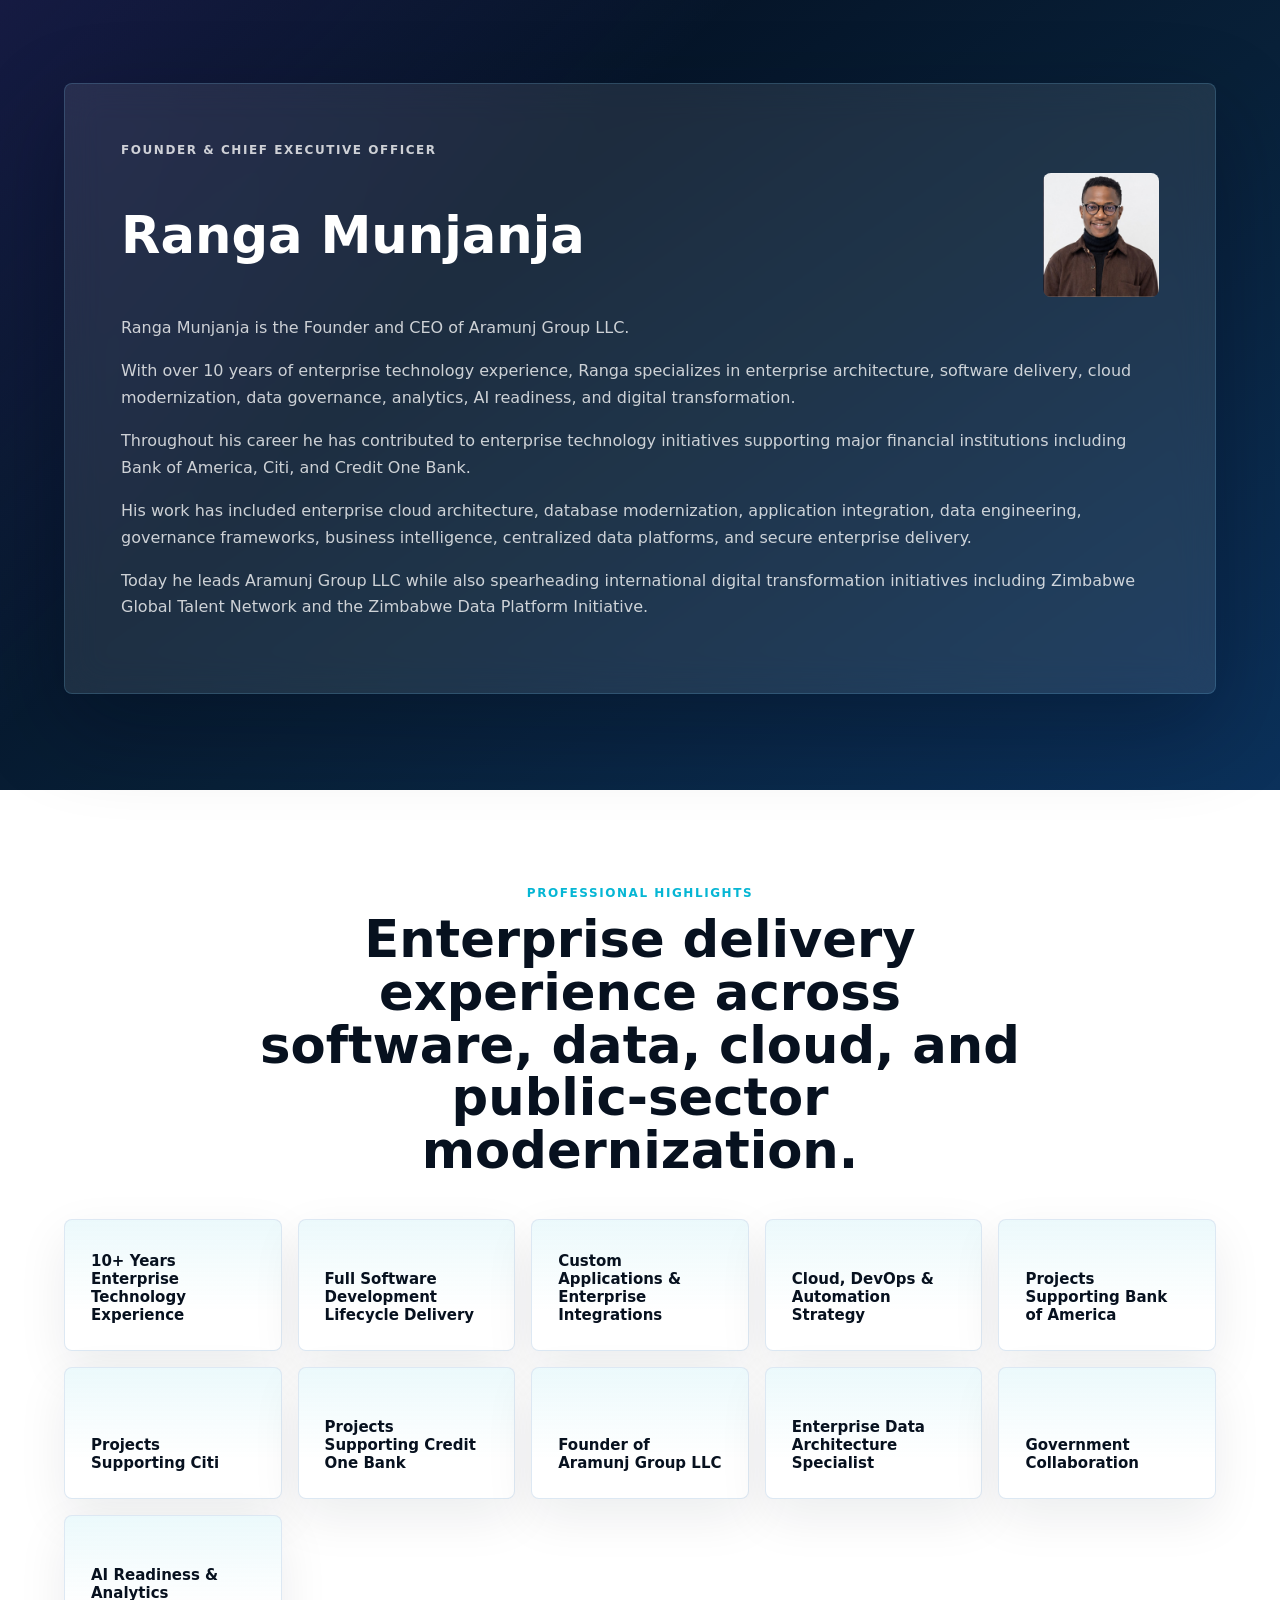
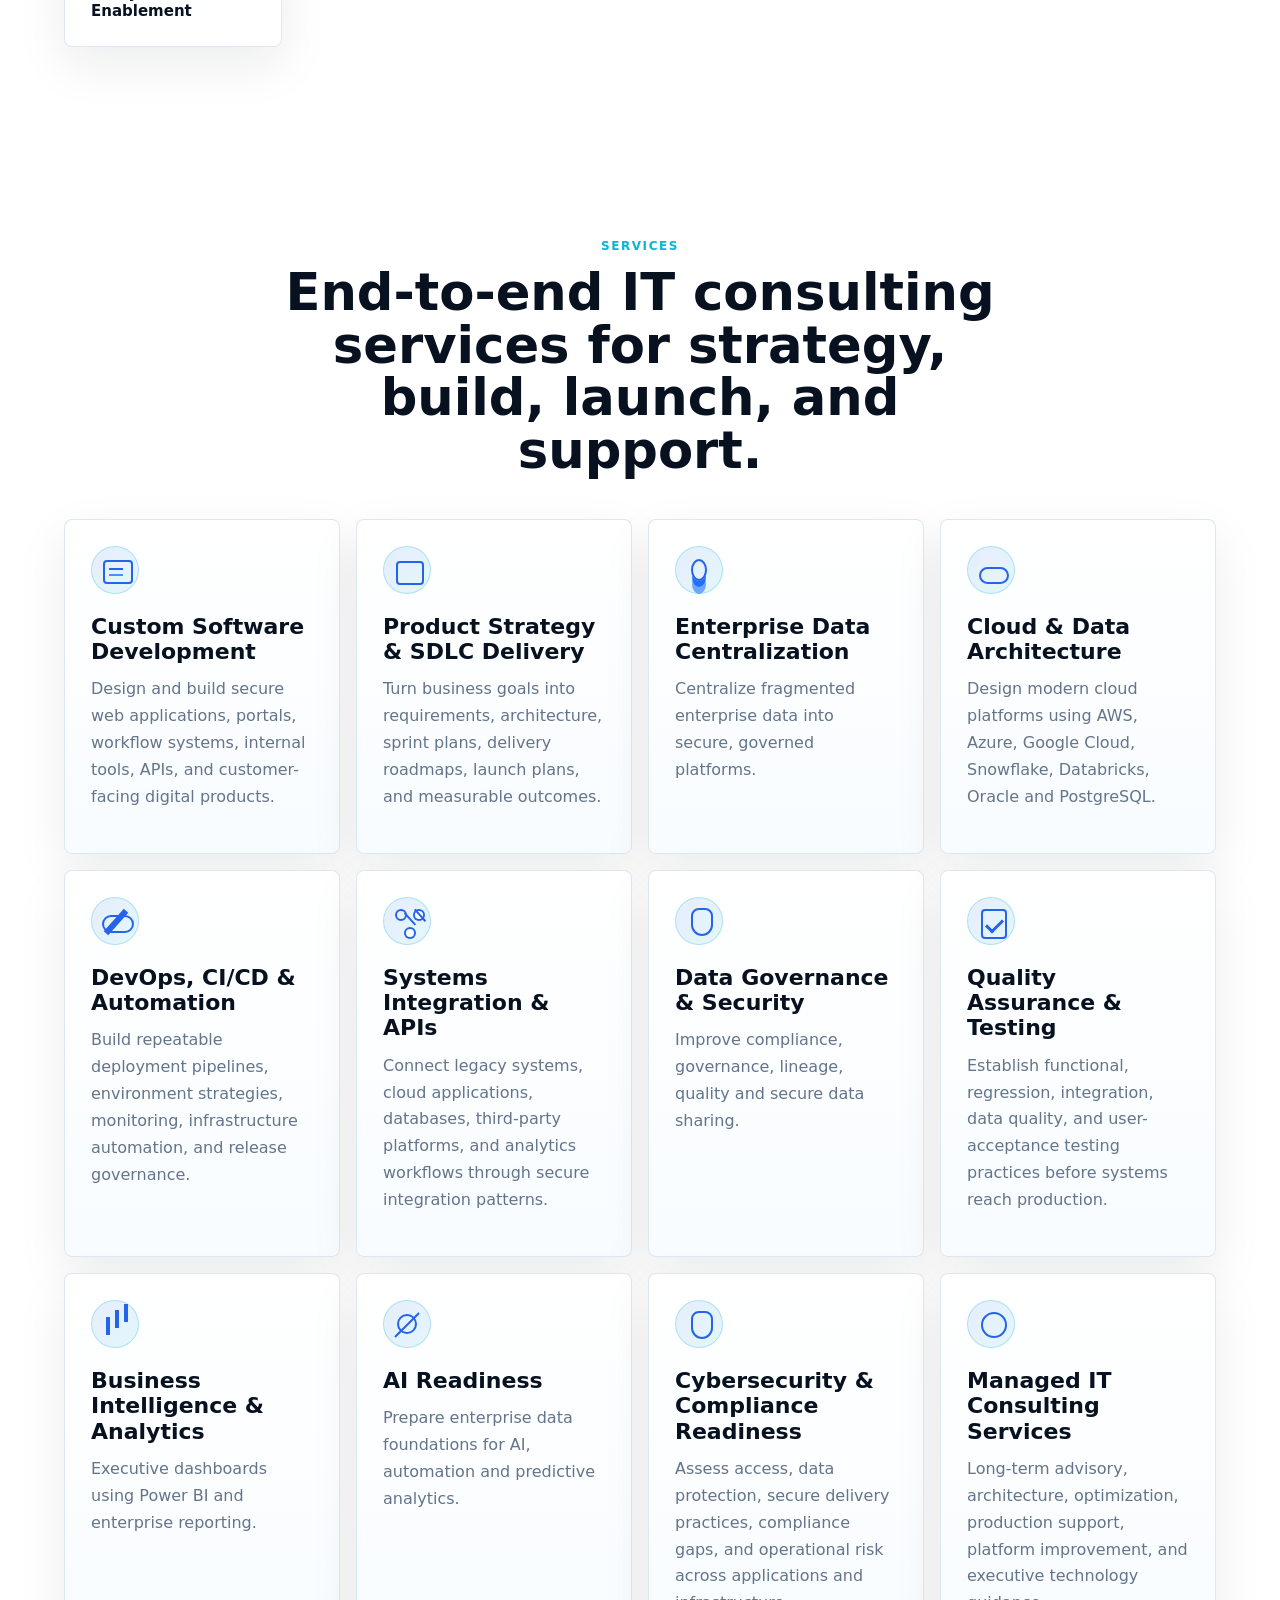
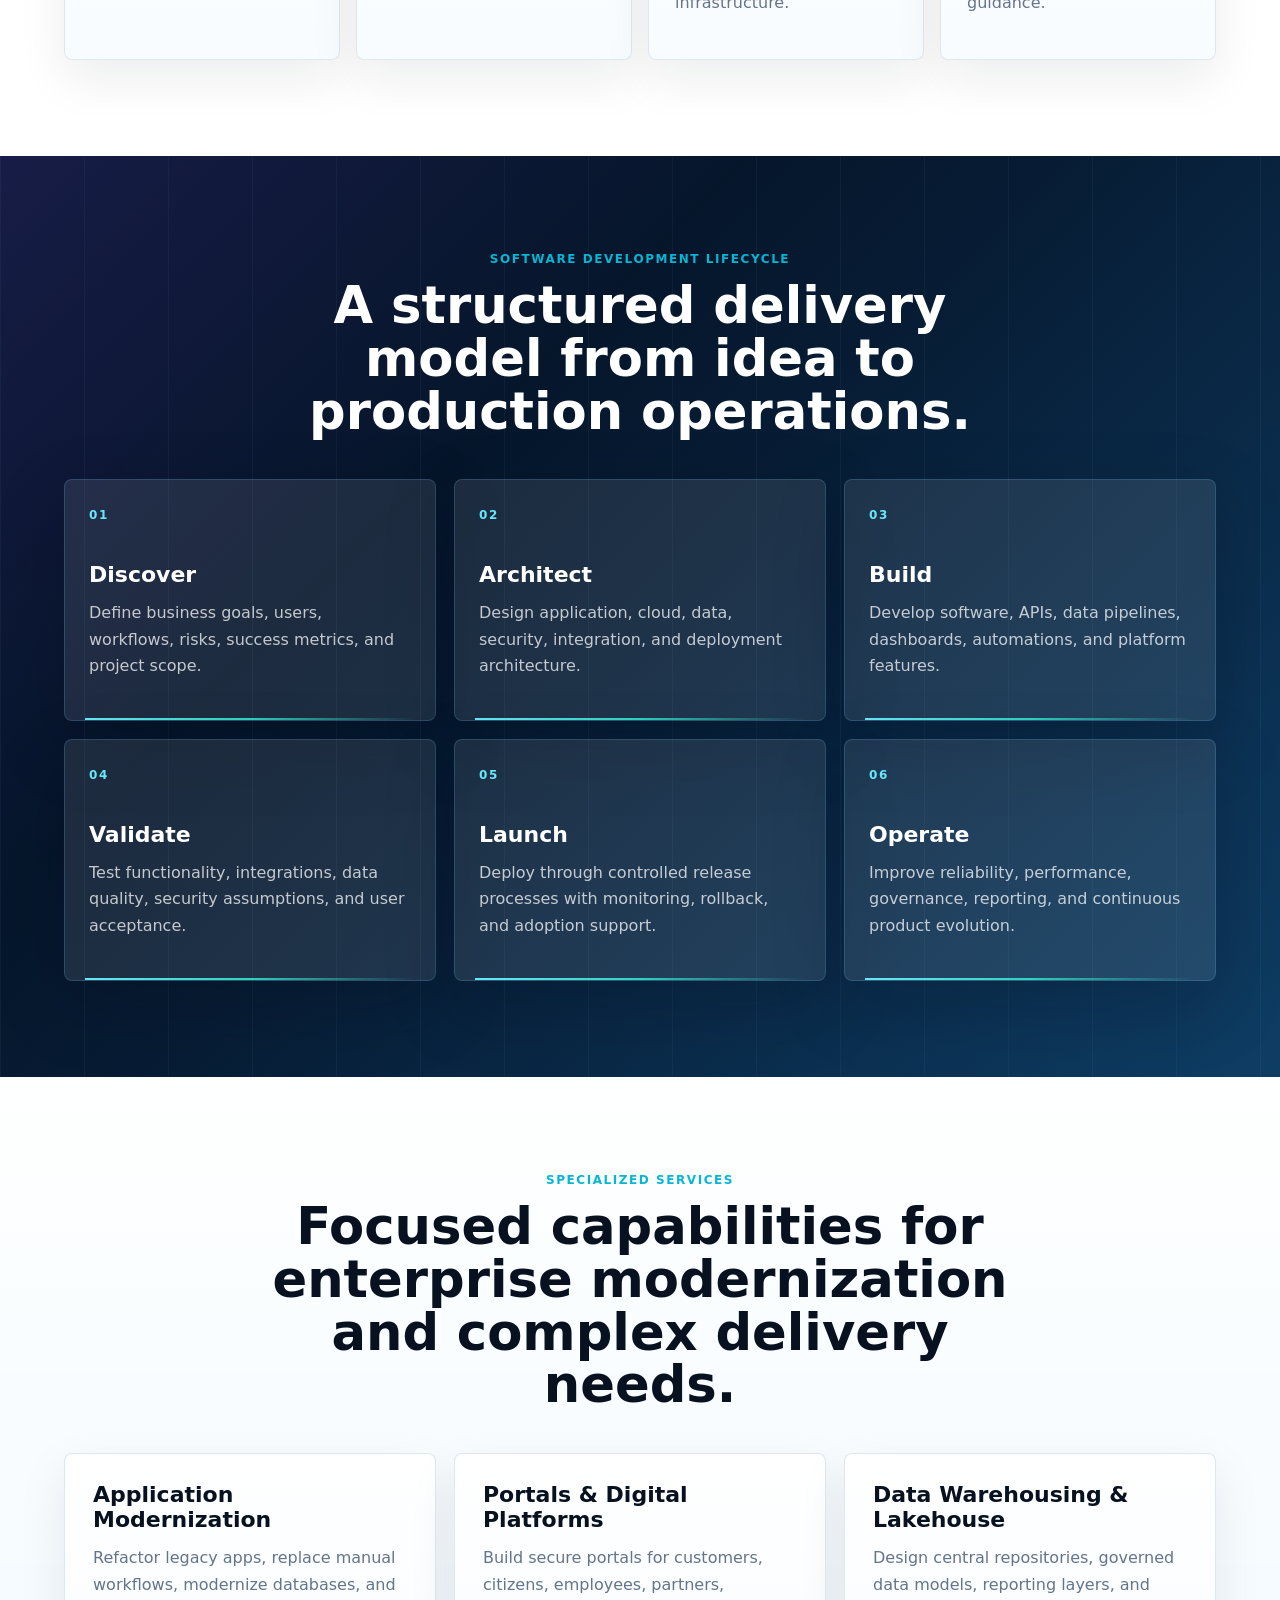
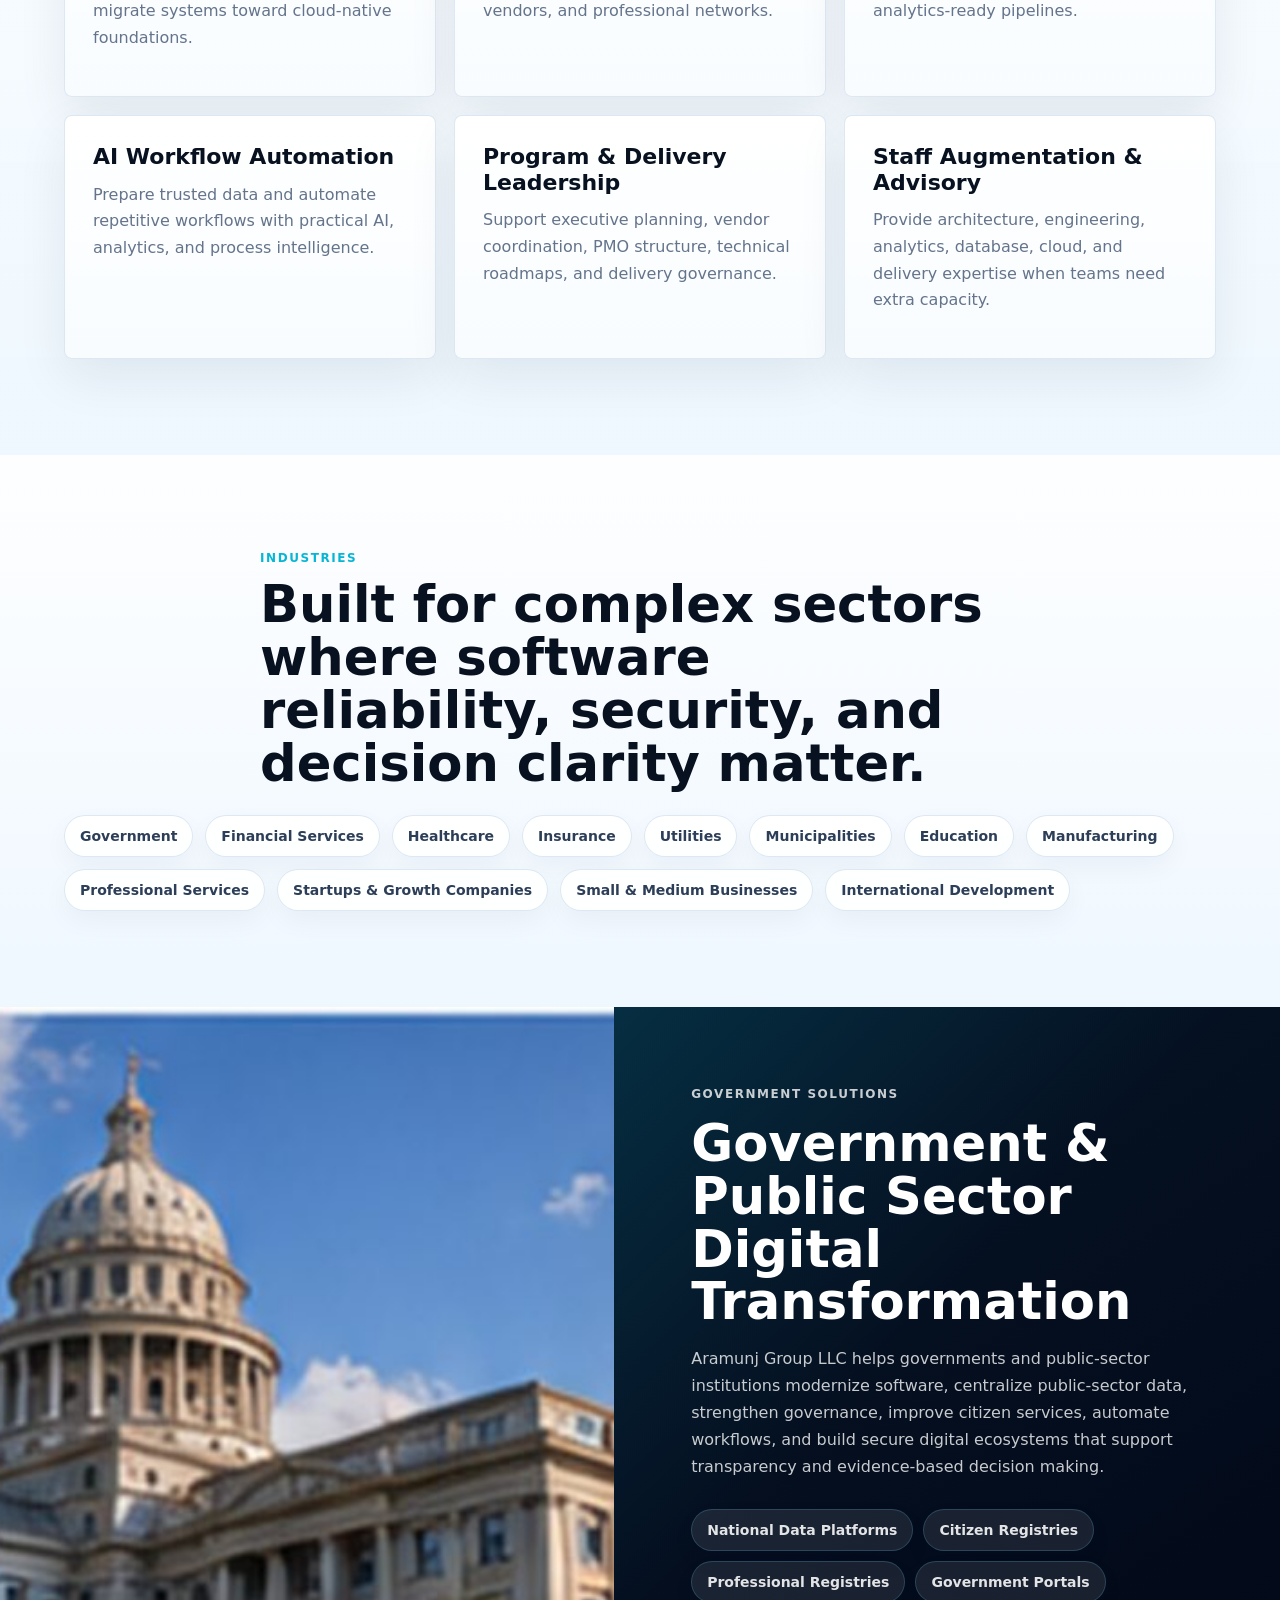
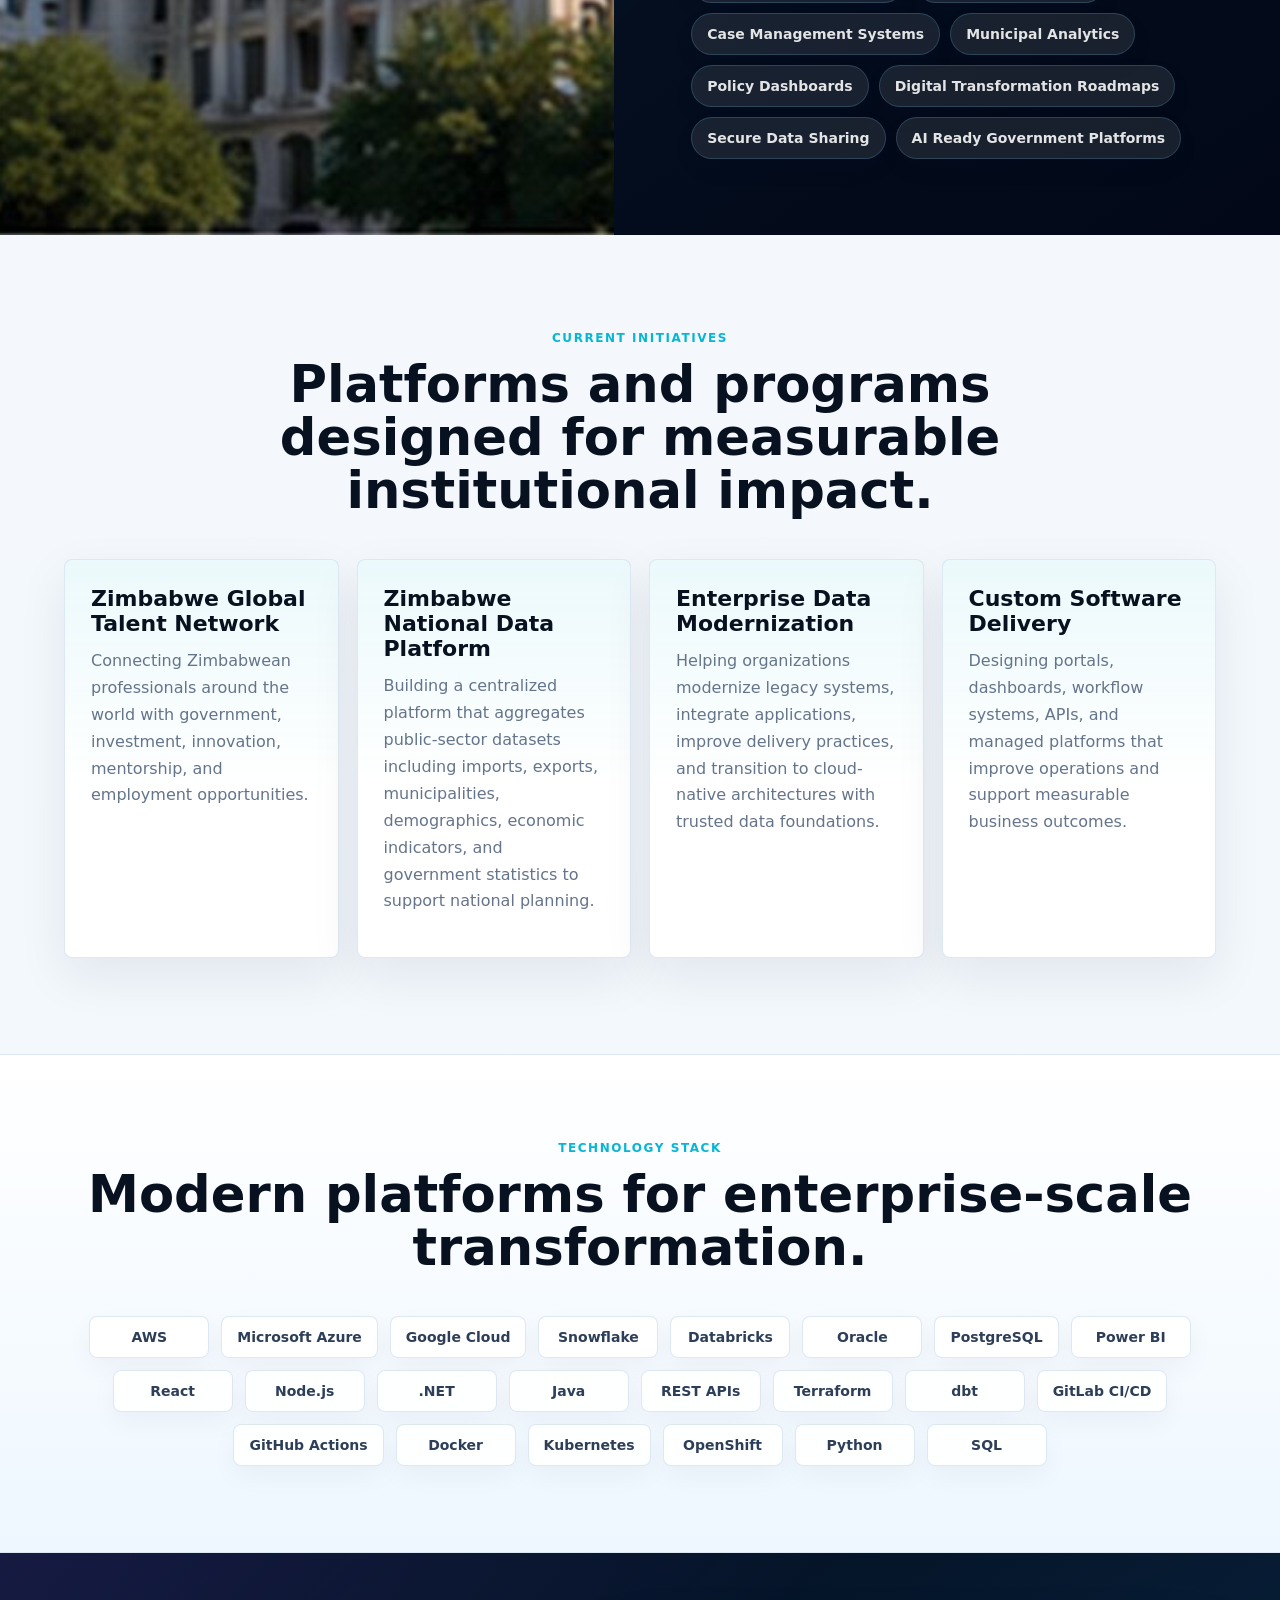
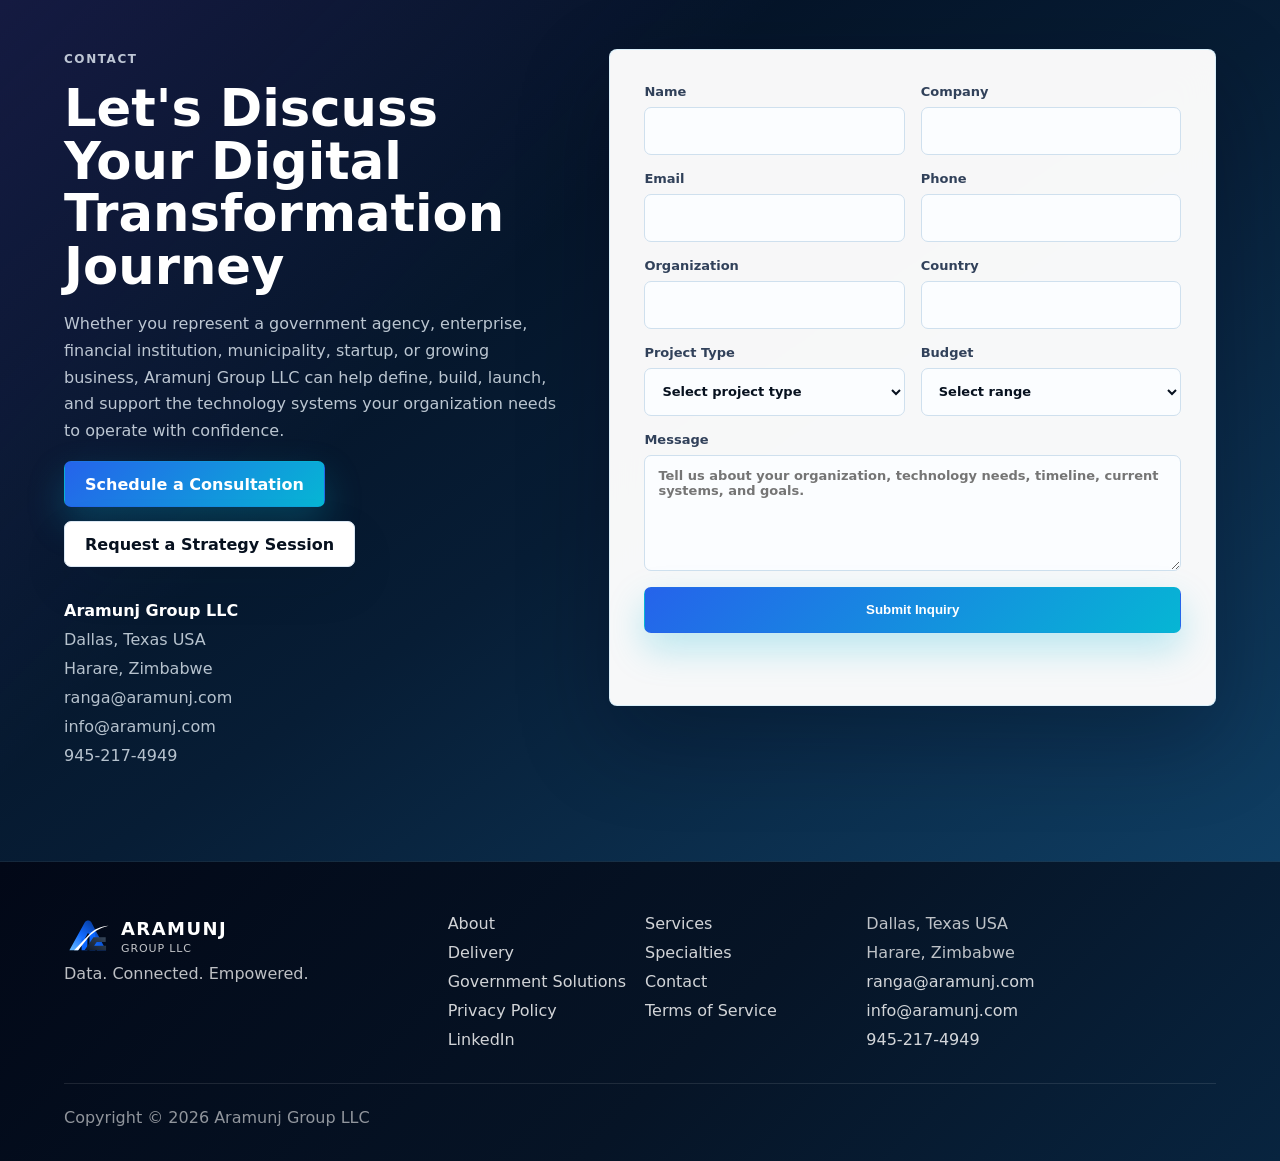
==== commit fe186e7f: "Refresh Aramunj visual design system" ====
--- a/index.html
+++ b/index.html
@@ -8,7 +8,7 @@
       name="description"
       content="Aramunj Group LLC delivers full-lifecycle IT consulting, custom software development, cloud architecture, data platforms, DevOps, cybersecurity, analytics, and AI readiness."
     />
-    <meta name="theme-color" content="#031024" />
+    <meta name="theme-color" content="#020817" />
     <meta property="og:title" content="Aramunj Group LLC" />
     <meta
       property="og:description"
@@ -20,7 +20,7 @@
     <link rel="canonical" href="https://aramunj.com" />
     <link rel="icon" href="assets/aramunj-mark.svg" type="image/svg+xml" />
     <link rel="preload" as="image" href="assets/enterprise-data-platform.jpg" fetchpriority="high" />
-    <link rel="stylesheet" href="styles.css?v=20260912-1" />
+    <link rel="stylesheet" href="styles.css?v=20260912-2" />
     <script type="application/ld+json">
       {
         "@context": "https://schema.org",
--- a/styles.css
+++ b/styles.css
@@ -1,17 +1,25 @@
 :root {
-  --navy-950: #031024;
-  --navy-900: #061832;
-  --navy-800: #082247;
-  --blue-600: #1269ff;
-  --blue-500: #2d84ff;
-  --blue-300: #73c7ff;
-  --ink: #07142d;
-  --text: #23324a;
-  --muted: #66758c;
-  --line: #d7e0ee;
-  --paper: #f6f8fc;
+  --navy-950: #020817;
+  --navy-900: #061426;
+  --navy-800: #0b2545;
+  --blue-700: #1d4ed8;
+  --blue-600: #2563eb;
+  --blue-500: #2f80ed;
+  --blue-300: #7dd3fc;
+  --cyan-500: #06b6d4;
+  --cyan-300: #67e8f9;
+  --teal-400: #2dd4bf;
+  --indigo-500: #6366f1;
+  --ink: #07111f;
+  --text: #26374f;
+  --muted: #64748b;
+  --line: #dbe7f3;
+  --paper: #f7faff;
+  --surface: #ffffff;
+  --surface-blue: #eef7ff;
   --white: #ffffff;
-  --shadow: 0 28px 80px rgba(3, 16, 36, 0.16);
+  --shadow: 0 28px 80px rgba(15, 23, 42, 0.13);
+  --shadow-soft: 0 18px 50px rgba(15, 23, 42, 0.08);
   --radius: 8px;
   --max: 1180px;
   color-scheme: light;
@@ -31,7 +39,8 @@
 body {
   margin: 0;
   color: var(--text);
-  background: var(--paper);
+  background:
+    linear-gradient(180deg, #f9fcff 0%, var(--paper) 46%, #f2f7fc 100%);
   text-rendering: optimizeLegibility;
 }
 
@@ -95,17 +104,17 @@
   gap: 24px;
   padding: 14px clamp(18px, 4vw, 64px);
   color: var(--white);
-  background: rgba(3, 16, 36, 0.78);
-  border-bottom: 1px solid rgba(255, 255, 255, 0.12);
-  backdrop-filter: blur(18px);
+  background: rgba(2, 8, 23, 0.72);
+  border-bottom: 1px solid rgba(125, 211, 252, 0.14);
+  backdrop-filter: blur(22px);
   transition:
     background 180ms ease,
     box-shadow 180ms ease;
 }
 
 .site-header.is-elevated {
-  background: rgba(3, 16, 36, 0.96);
-  box-shadow: 0 14px 40px rgba(0, 0, 0, 0.2);
+  background: rgba(2, 8, 23, 0.94);
+  box-shadow: 0 18px 52px rgba(2, 8, 23, 0.28);
 }
 
 .brand {
@@ -185,20 +194,22 @@
 
 .header-action,
 .button.primary {
-  background: linear-gradient(135deg, var(--blue-600), var(--blue-500));
-  box-shadow: 0 14px 32px rgba(18, 105, 255, 0.28);
+  background: linear-gradient(135deg, var(--blue-600), var(--cyan-500));
+  box-shadow: 0 16px 36px rgba(6, 182, 212, 0.26);
 }
 
 .button.secondary {
   color: var(--white);
-  background: rgba(255, 255, 255, 0.08);
-  border-color: rgba(255, 255, 255, 0.32);
+  background: rgba(255, 255, 255, 0.1);
+  border-color: rgba(125, 211, 252, 0.38);
+  box-shadow: inset 0 1px 0 rgba(255, 255, 255, 0.12);
 }
 
 .button.light {
   color: var(--ink);
   background: var(--white);
   border-color: var(--line);
+  box-shadow: var(--shadow-soft);
 }
 
 .hero {
@@ -211,7 +222,7 @@
   overflow: hidden;
   color: var(--white);
   background:
-    linear-gradient(135deg, #031024 0%, #061832 46%, #082247 100%);
+    linear-gradient(135deg, #020817 0%, #07182e 42%, #0b315b 72%, #123f66 100%);
 }
 
 .hero-media {
@@ -224,8 +235,8 @@
   width: 100%;
   height: 100%;
   object-fit: cover;
-  opacity: 0.38;
-  filter: saturate(1.15) contrast(1.04);
+  opacity: 0.34;
+  filter: saturate(1.22) contrast(1.06);
 }
 
 .hero::before {
@@ -234,19 +245,20 @@
   z-index: 1;
   content: "";
   background:
-    linear-gradient(90deg, rgba(3, 16, 36, 0.98), rgba(3, 16, 36, 0.86) 46%, rgba(3, 16, 36, 0.48)),
-    linear-gradient(180deg, rgba(3, 16, 36, 0.18), rgba(3, 16, 36, 0.86)),
+    linear-gradient(90deg, rgba(2, 8, 23, 0.98), rgba(2, 8, 23, 0.84) 44%, rgba(2, 8, 23, 0.42)),
+    linear-gradient(160deg, rgba(37, 99, 235, 0.14), rgba(6, 182, 212, 0.12) 45%, transparent 72%),
+    linear-gradient(180deg, rgba(2, 8, 23, 0.08), rgba(2, 8, 23, 0.9)),
     repeating-linear-gradient(
       90deg,
-      rgba(115, 199, 255, 0.06) 0,
-      rgba(115, 199, 255, 0.06) 1px,
+      rgba(125, 211, 252, 0.06) 0,
+      rgba(125, 211, 252, 0.06) 1px,
       transparent 1px,
       transparent 72px
     ),
     repeating-linear-gradient(
       0deg,
-      rgba(115, 199, 255, 0.05) 0,
-      rgba(115, 199, 255, 0.05) 1px,
+      rgba(45, 212, 191, 0.048) 0,
+      rgba(45, 212, 191, 0.048) 1px,
       transparent 1px,
       transparent 72px
     );
@@ -291,7 +303,7 @@
 .eyebrow,
 .section-kicker {
   margin: 0 0 13px;
-  color: var(--blue-300);
+  color: var(--cyan-500);
   font-size: 12px;
   font-weight: 900;
   letter-spacing: 0.13em;
@@ -335,7 +347,7 @@
 .hero-subhead {
   max-width: 760px;
   margin-bottom: 34px;
-  color: rgba(255, 255, 255, 0.82);
+  color: rgba(238, 247, 255, 0.84);
   font-size: clamp(17px, 1.55vw, 20px);
   line-height: 1.58;
 }
@@ -353,17 +365,17 @@
   padding: 1px;
   overflow: hidden;
   background:
-    linear-gradient(135deg, rgba(115, 199, 255, 0.32), rgba(255, 255, 255, 0.08));
-  border: 1px solid rgba(255, 255, 255, 0.2);
+    linear-gradient(135deg, rgba(125, 211, 252, 0.42), rgba(45, 212, 191, 0.18), rgba(255, 255, 255, 0.08));
+  border: 1px solid rgba(125, 211, 252, 0.24);
   border-radius: var(--radius);
-  box-shadow: 0 30px 90px rgba(0, 0, 0, 0.28);
+  box-shadow: 0 32px 90px rgba(2, 8, 23, 0.36);
   backdrop-filter: blur(20px);
 }
 
 .hero-panel div {
   position: relative;
   padding: 22px;
-  background: rgba(5, 20, 43, 0.82);
+  background: rgba(6, 20, 38, 0.84);
 }
 
 .hero-panel div::after {
@@ -371,13 +383,13 @@
   inset: auto 20px 0;
   height: 1px;
   content: "";
-  background: linear-gradient(90deg, transparent, rgba(115, 199, 255, 0.54), transparent);
+  background: linear-gradient(90deg, transparent, rgba(103, 232, 249, 0.6), transparent);
 }
 
 .hero-panel span {
   display: block;
   margin-bottom: 7px;
-  color: var(--blue-300);
+  color: var(--cyan-300);
   font-size: 12px;
   font-weight: 900;
   letter-spacing: 0.09em;
@@ -398,17 +410,18 @@
   width: min(var(--max), calc(100% - 36px));
   margin: -48px auto 0;
   overflow: hidden;
-  background: var(--white);
-  border: 1px solid var(--line);
+  background: rgba(255, 255, 255, 0.94);
+  border: 1px solid rgba(219, 231, 243, 0.86);
   border-radius: var(--radius);
-  box-shadow: var(--shadow);
+  box-shadow: 0 26px 80px rgba(15, 23, 42, 0.14);
+  backdrop-filter: blur(16px);
 }
 
 .trust-item {
   position: relative;
   min-height: 94px;
   padding: 25px 22px 22px 52px;
-  color: #2e3f59;
+  color: #26374f;
   font-size: 14px;
   font-weight: 850;
   line-height: 1.35;
@@ -426,9 +439,11 @@
   width: 18px;
   height: 18px;
   content: "";
-  background: var(--blue-600);
+  background: linear-gradient(135deg, var(--blue-600), var(--cyan-500));
   border-radius: 50%;
-  box-shadow: inset 0 0 0 5px rgba(255, 255, 255, 0.82);
+  box-shadow:
+    inset 0 0 0 5px rgba(255, 255, 255, 0.82),
+    0 0 0 5px rgba(6, 182, 212, 0.12);
 }
 
 .section {
@@ -479,17 +494,17 @@
 .founder-section {
   color: var(--white);
   background:
-    radial-gradient(circle at 20% 20%, rgba(18, 105, 255, 0.24), transparent 28%),
-    linear-gradient(135deg, var(--navy-950), var(--navy-800));
+    linear-gradient(135deg, rgba(99, 102, 241, 0.2), transparent 36%),
+    linear-gradient(145deg, var(--navy-950), #082038 56%, #0b315b);
 }
 
 .founder-card {
   display: block;
   padding: clamp(18px, 3vw, 32px);
-  background: rgba(255, 255, 255, 0.08);
-  border: 1px solid rgba(255, 255, 255, 0.16);
+  background: rgba(255, 255, 255, 0.095);
+  border: 1px solid rgba(125, 211, 252, 0.18);
   border-radius: var(--radius);
-  box-shadow: 0 28px 90px rgba(0, 0, 0, 0.22);
+  box-shadow: 0 32px 90px rgba(2, 8, 23, 0.3);
   backdrop-filter: blur(18px);
 }
 
@@ -536,7 +551,7 @@
 
 .highlights,
 .services {
-  background: var(--white);
+  background: var(--surface);
 }
 
 .card-grid {
@@ -559,10 +574,11 @@
   flex-direction: column;
   min-height: 100%;
   padding: 26px;
-  background: var(--white);
-  border: 1px solid var(--line);
+  background:
+    linear-gradient(180deg, rgba(255, 255, 255, 0.98), rgba(248, 252, 255, 0.98));
+  border: 1px solid rgba(219, 231, 243, 0.94);
   border-radius: var(--radius);
-  box-shadow: 0 14px 40px rgba(3, 16, 36, 0.06);
+  box-shadow: var(--shadow-soft);
   transition:
     transform 180ms ease,
     box-shadow 180ms ease,
@@ -573,8 +589,8 @@
 .service-card:hover,
 .feature-card:hover {
   transform: translateY(-4px);
-  border-color: rgba(18, 105, 255, 0.34);
-  box-shadow: 0 26px 60px rgba(3, 16, 36, 0.12);
+  border-color: rgba(6, 182, 212, 0.34);
+  box-shadow: 0 28px 68px rgba(15, 23, 42, 0.13);
 }
 
 .highlight-card {
@@ -584,7 +600,7 @@
   font-size: 15px;
   font-weight: 850;
   background:
-    linear-gradient(180deg, rgba(18, 105, 255, 0.06), transparent),
+    linear-gradient(180deg, rgba(6, 182, 212, 0.08), transparent 70%),
     var(--white);
 }
 
@@ -598,8 +614,8 @@
   width: 48px;
   height: 48px;
   margin-bottom: 20px;
-  background: rgba(18, 105, 255, 0.09);
-  border: 1px solid rgba(18, 105, 255, 0.22);
+  background: linear-gradient(135deg, rgba(37, 99, 235, 0.11), rgba(6, 182, 212, 0.11));
+  border: 1px solid rgba(6, 182, 212, 0.26);
   border-radius: 50%;
 }
 
@@ -760,8 +776,15 @@
 .lifecycle {
   color: var(--white);
   background:
-    radial-gradient(circle at 18% 18%, rgba(115, 199, 255, 0.22), transparent 26%),
-    linear-gradient(135deg, var(--navy-950), var(--navy-800));
+    linear-gradient(135deg, rgba(99, 102, 241, 0.22), transparent 34%),
+    repeating-linear-gradient(
+      90deg,
+      rgba(125, 211, 252, 0.055) 0,
+      rgba(125, 211, 252, 0.055) 1px,
+      transparent 1px,
+      transparent 84px
+    ),
+    linear-gradient(135deg, var(--navy-950), #071c34 48%, #0e3d64);
 }
 
 .lifecycle h2,
@@ -780,10 +803,10 @@
   min-height: 238px;
   padding: 24px;
   overflow: hidden;
-  background: rgba(255, 255, 255, 0.08);
-  border: 1px solid rgba(255, 255, 255, 0.16);
+  background: rgba(255, 255, 255, 0.095);
+  border: 1px solid rgba(125, 211, 252, 0.18);
   border-radius: var(--radius);
-  box-shadow: 0 24px 70px rgba(0, 0, 0, 0.18);
+  box-shadow: 0 24px 70px rgba(2, 8, 23, 0.22);
 }
 
 .lifecycle-card::after {
@@ -791,13 +814,13 @@
   inset: auto 20px 0;
   height: 2px;
   content: "";
-  background: linear-gradient(90deg, var(--blue-300), transparent);
+  background: linear-gradient(90deg, var(--cyan-300), var(--teal-400), transparent);
 }
 
 .lifecycle-card span {
   display: inline-flex;
   margin-bottom: 40px;
-  color: var(--blue-300);
+  color: var(--cyan-300);
   font-size: 12px;
   font-weight: 900;
   letter-spacing: 0.14em;
@@ -809,7 +832,7 @@
 
 .specialties {
   background:
-    linear-gradient(180deg, rgba(255, 255, 255, 0.88), rgba(246, 248, 252, 0.96)),
+    linear-gradient(180deg, rgba(255, 255, 255, 0.9), rgba(238, 247, 255, 0.92)),
     var(--paper);
 }
 
@@ -822,10 +845,11 @@
 .specialty-card {
   min-height: 220px;
   padding: 28px;
-  background: var(--white);
-  border: 1px solid var(--line);
+  background:
+    linear-gradient(180deg, rgba(255, 255, 255, 0.98), rgba(248, 252, 255, 0.98));
+  border: 1px solid rgba(219, 231, 243, 0.94);
   border-radius: var(--radius);
-  box-shadow: 0 18px 52px rgba(3, 16, 36, 0.08);
+  box-shadow: var(--shadow-soft);
   transition:
     transform 180ms ease,
     box-shadow 180ms ease,
@@ -834,13 +858,13 @@
 
 .specialty-card:hover {
   transform: translateY(-4px);
-  border-color: rgba(18, 105, 255, 0.34);
-  box-shadow: 0 28px 68px rgba(3, 16, 36, 0.13);
+  border-color: rgba(6, 182, 212, 0.34);
+  box-shadow: 0 28px 68px rgba(15, 23, 42, 0.13);
 }
 
 .industries {
   background:
-    linear-gradient(180deg, rgba(255, 255, 255, 0.84), rgba(246, 248, 252, 0.96)),
+    linear-gradient(180deg, rgba(255, 255, 255, 0.84), rgba(238, 247, 255, 0.92)),
     var(--paper);
 }
 
@@ -861,9 +885,10 @@
   color: #2d3e58;
   font-size: 14px;
   font-weight: 820;
-  background: var(--white);
-  border: 1px solid var(--line);
+  background: rgba(255, 255, 255, 0.92);
+  border: 1px solid rgba(219, 231, 243, 0.94);
   border-radius: 999px;
+  box-shadow: 0 10px 26px rgba(15, 23, 42, 0.045);
 }
 
 .government-section {
@@ -872,7 +897,8 @@
   gap: 0;
   align-items: stretch;
   color: var(--white);
-  background: var(--navy-950);
+  background:
+    linear-gradient(135deg, var(--navy-950), #0a2038);
 }
 
 .government-image img {
@@ -885,8 +911,8 @@
 .government-copy {
   padding: clamp(48px, 6vw, 92px);
   background:
-    radial-gradient(circle at 78% 18%, rgba(18, 105, 255, 0.28), transparent 30%),
-    linear-gradient(135deg, var(--navy-900), var(--navy-950));
+    linear-gradient(135deg, rgba(6, 182, 212, 0.16), transparent 42%),
+    linear-gradient(145deg, var(--navy-900), var(--navy-950));
 }
 
 .government-copy h2 {
@@ -908,8 +934,8 @@
 
 .solution-list span {
   color: rgba(255, 255, 255, 0.88);
-  background: rgba(255, 255, 255, 0.08);
-  border-color: rgba(255, 255, 255, 0.18);
+  background: rgba(255, 255, 255, 0.09);
+  border-color: rgba(125, 211, 252, 0.2);
 }
 
 .feature-grid {
@@ -921,13 +947,14 @@
 .feature-card {
   min-height: 250px;
   background:
-    linear-gradient(180deg, rgba(18, 105, 255, 0.07), transparent 55%),
+    linear-gradient(180deg, rgba(6, 182, 212, 0.08), transparent 58%),
     var(--white);
 }
 
 .tech-stack {
   padding: 86px clamp(18px, 5vw, 72px);
-  background: var(--white);
+  background:
+    linear-gradient(180deg, #ffffff, var(--surface-blue));
   border-block: 1px solid var(--line);
 }
 
@@ -957,8 +984,8 @@
   align-items: start;
   color: var(--white);
   background:
-    radial-gradient(circle at 18% 8%, rgba(18, 105, 255, 0.28), transparent 24%),
-    linear-gradient(135deg, var(--navy-950), var(--navy-800));
+    linear-gradient(135deg, rgba(99, 102, 241, 0.2), transparent 38%),
+    linear-gradient(145deg, var(--navy-950), #071d35 54%, #0f3e63);
 }
 
 .contact > * {
@@ -971,14 +998,14 @@
 
 .contact-copy p {
   max-width: 680px;
-  color: rgba(255, 255, 255, 0.76);
+  color: rgba(238, 247, 255, 0.78);
 }
 
 address {
   display: grid;
   gap: 10px;
   margin-top: 34px;
-  color: rgba(255, 255, 255, 0.76);
+  color: rgba(238, 247, 255, 0.76);
   font-style: normal;
 }
 
@@ -992,10 +1019,11 @@
   gap: 16px;
   padding: clamp(22px, 3vw, 34px);
   color: var(--ink);
-  background: rgba(255, 255, 255, 0.96);
-  border: 1px solid rgba(255, 255, 255, 0.32);
+  background: rgba(255, 255, 255, 0.97);
+  border: 1px solid rgba(125, 211, 252, 0.24);
   border-radius: var(--radius);
-  box-shadow: 0 30px 90px rgba(0, 0, 0, 0.22);
+  box-shadow: 0 32px 90px rgba(2, 8, 23, 0.3);
+  backdrop-filter: blur(18px);
 }
 
 label {
@@ -1014,9 +1042,21 @@
   padding: 12px 13px;
   color: var(--ink);
   font: inherit;
+  background: #fbfdff;
+  border: 1px solid #cfe0ee;
+  border-radius: 7px;
+  transition:
+    border-color 160ms ease,
+    box-shadow 160ms ease,
+    background 160ms ease;
+}
+
+input:focus,
+select:focus,
+textarea:focus {
   background: var(--white);
-  border: 1px solid var(--line);
-  border-radius: 7px;
+  border-color: rgba(6, 182, 212, 0.62);
+  box-shadow: 0 0 0 4px rgba(6, 182, 212, 0.11);
 }
 
 textarea {
@@ -1041,8 +1081,9 @@
   gap: 34px;
   padding: 52px clamp(18px, 5vw, 72px) 34px;
   color: rgba(255, 255, 255, 0.74);
-  background: var(--navy-950);
-  border-top: 1px solid rgba(255, 255, 255, 0.1);
+  background:
+    linear-gradient(135deg, var(--navy-950), #061426 56%, #08243f);
+  border-top: 1px solid rgba(125, 211, 252, 0.14);
 }
 
 .footer-brand {
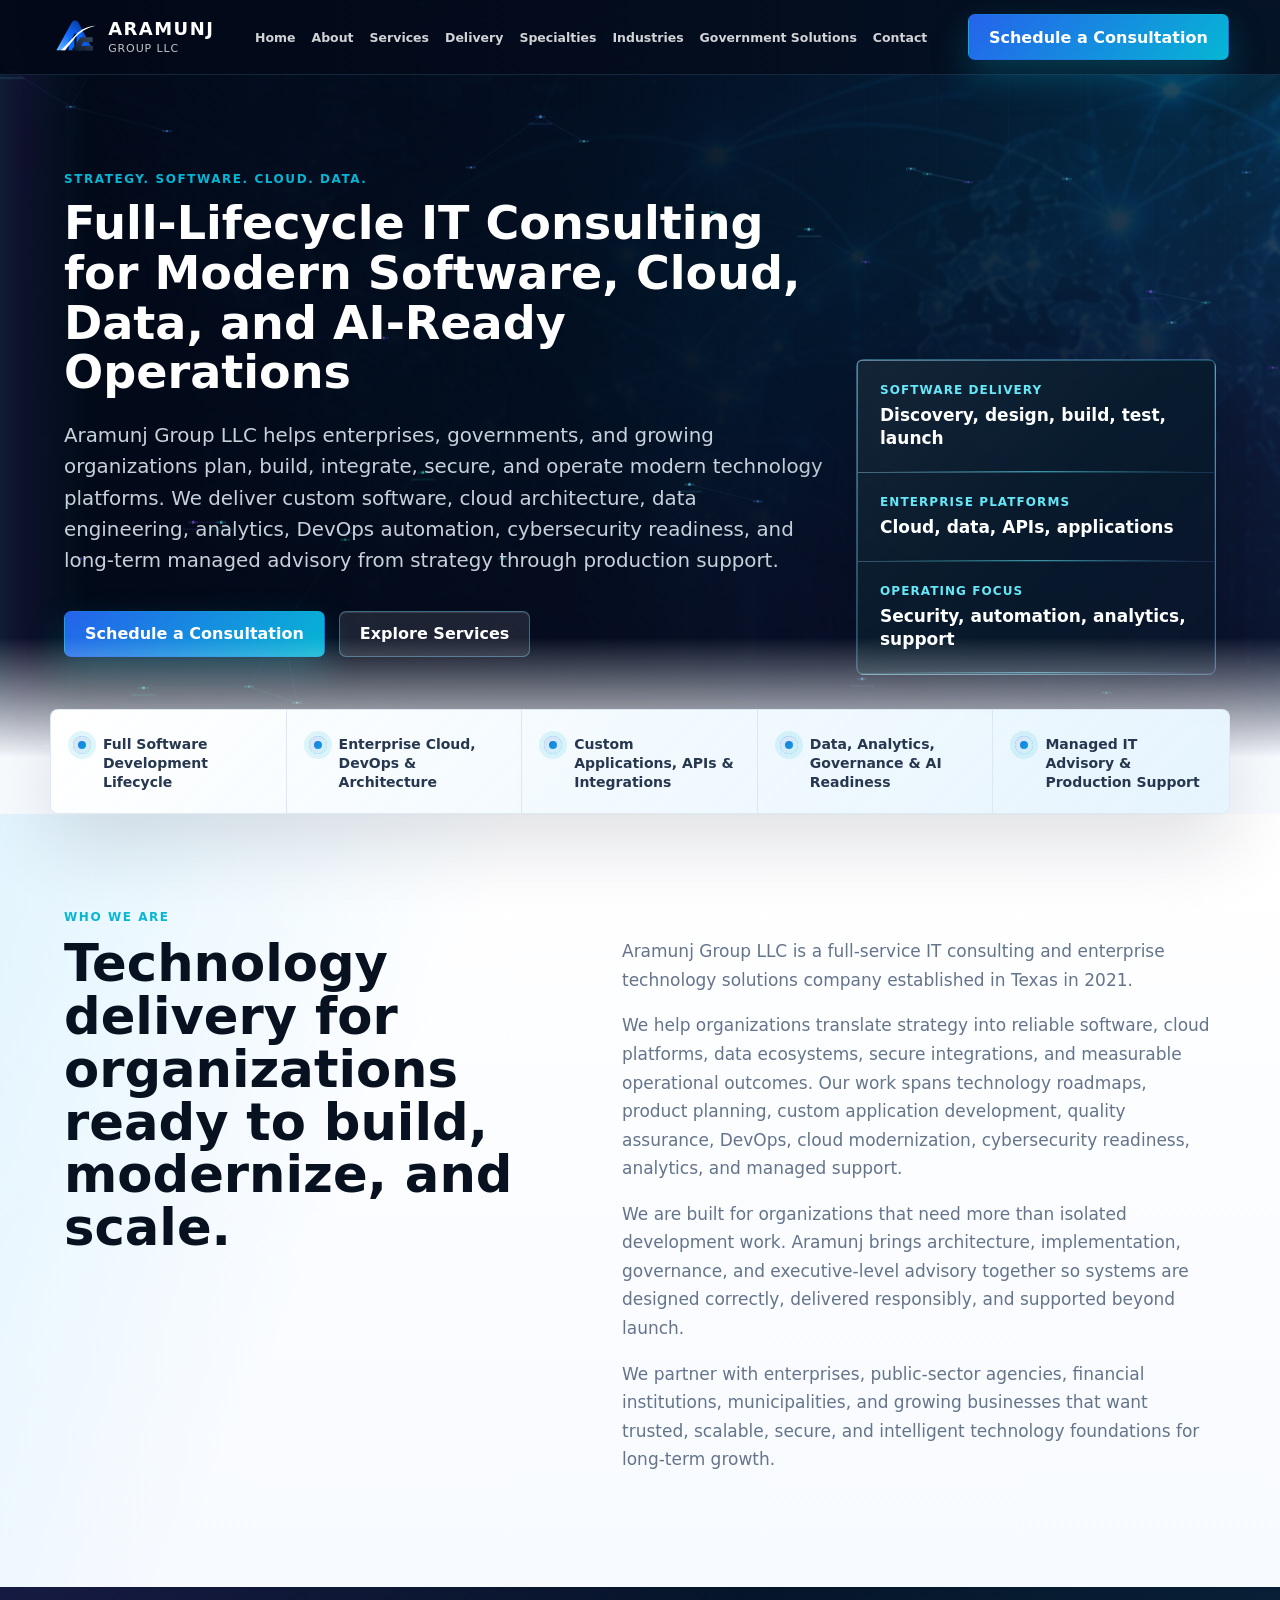
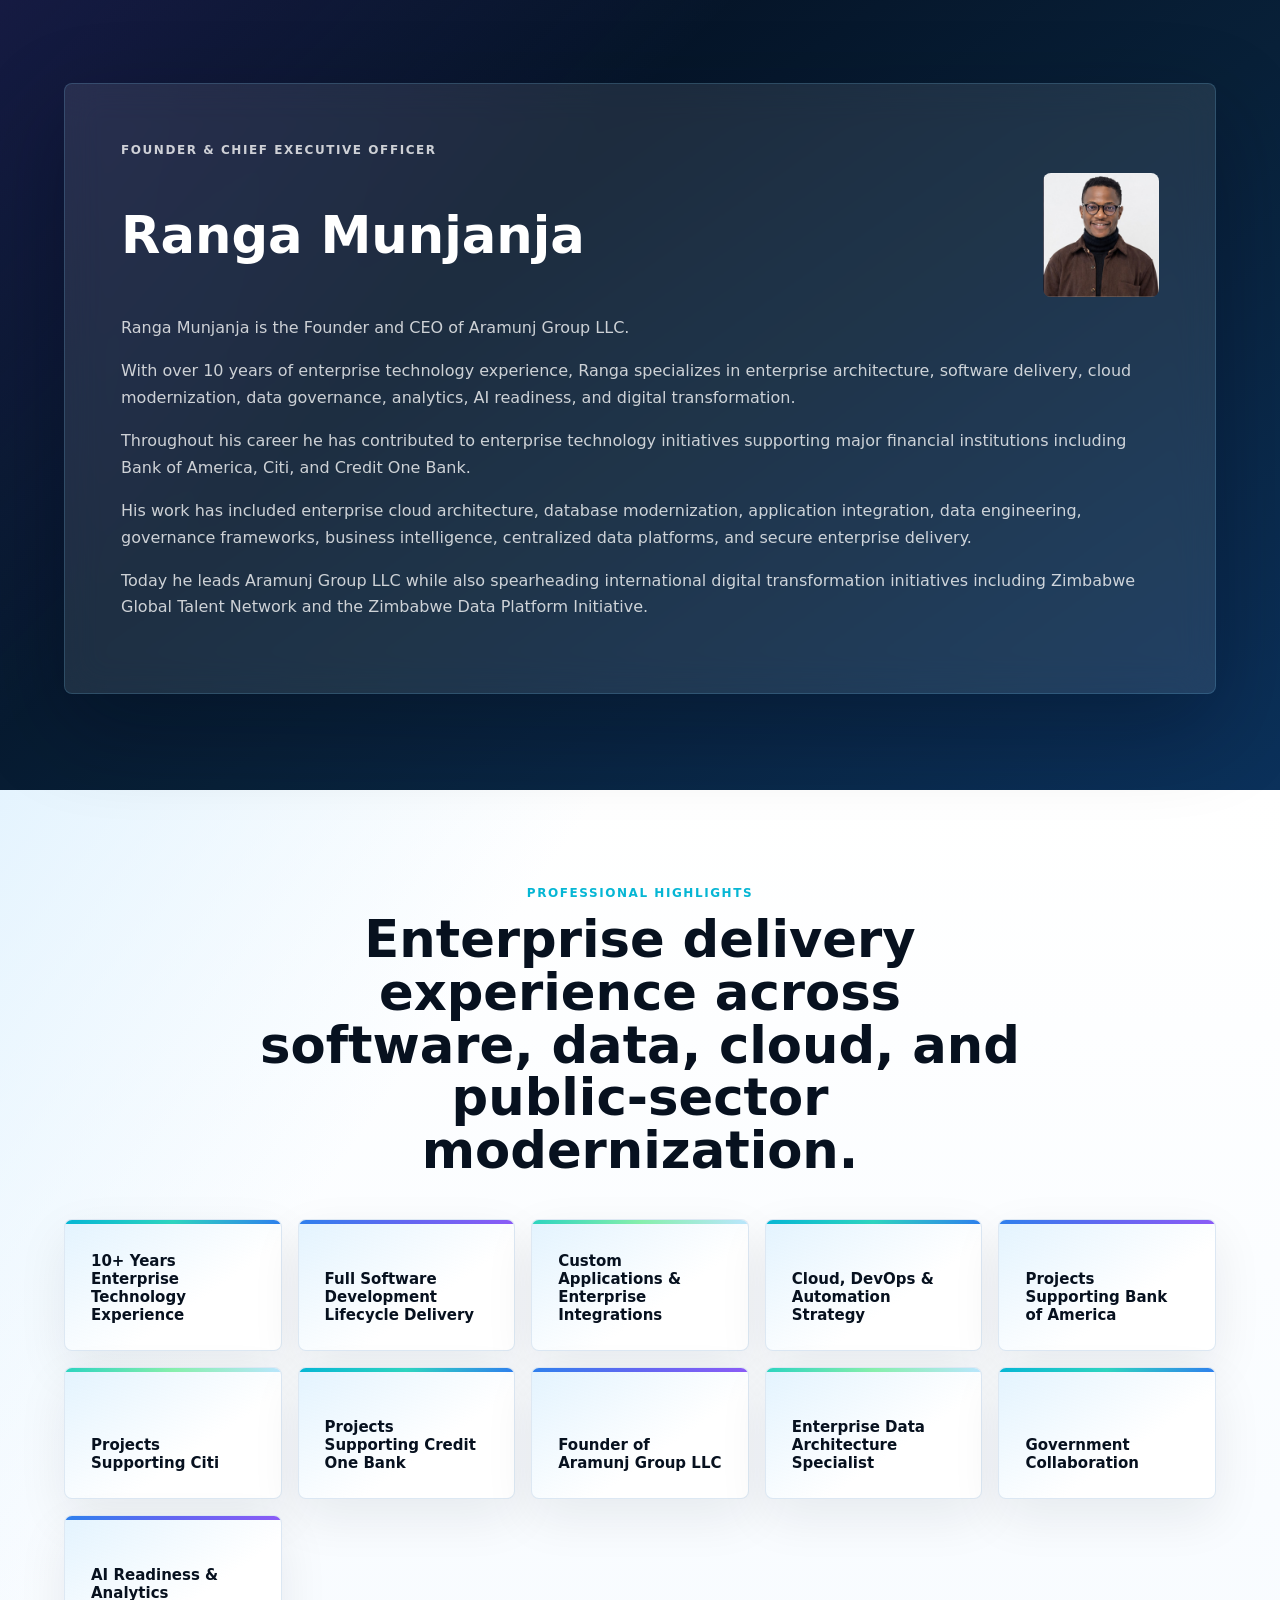
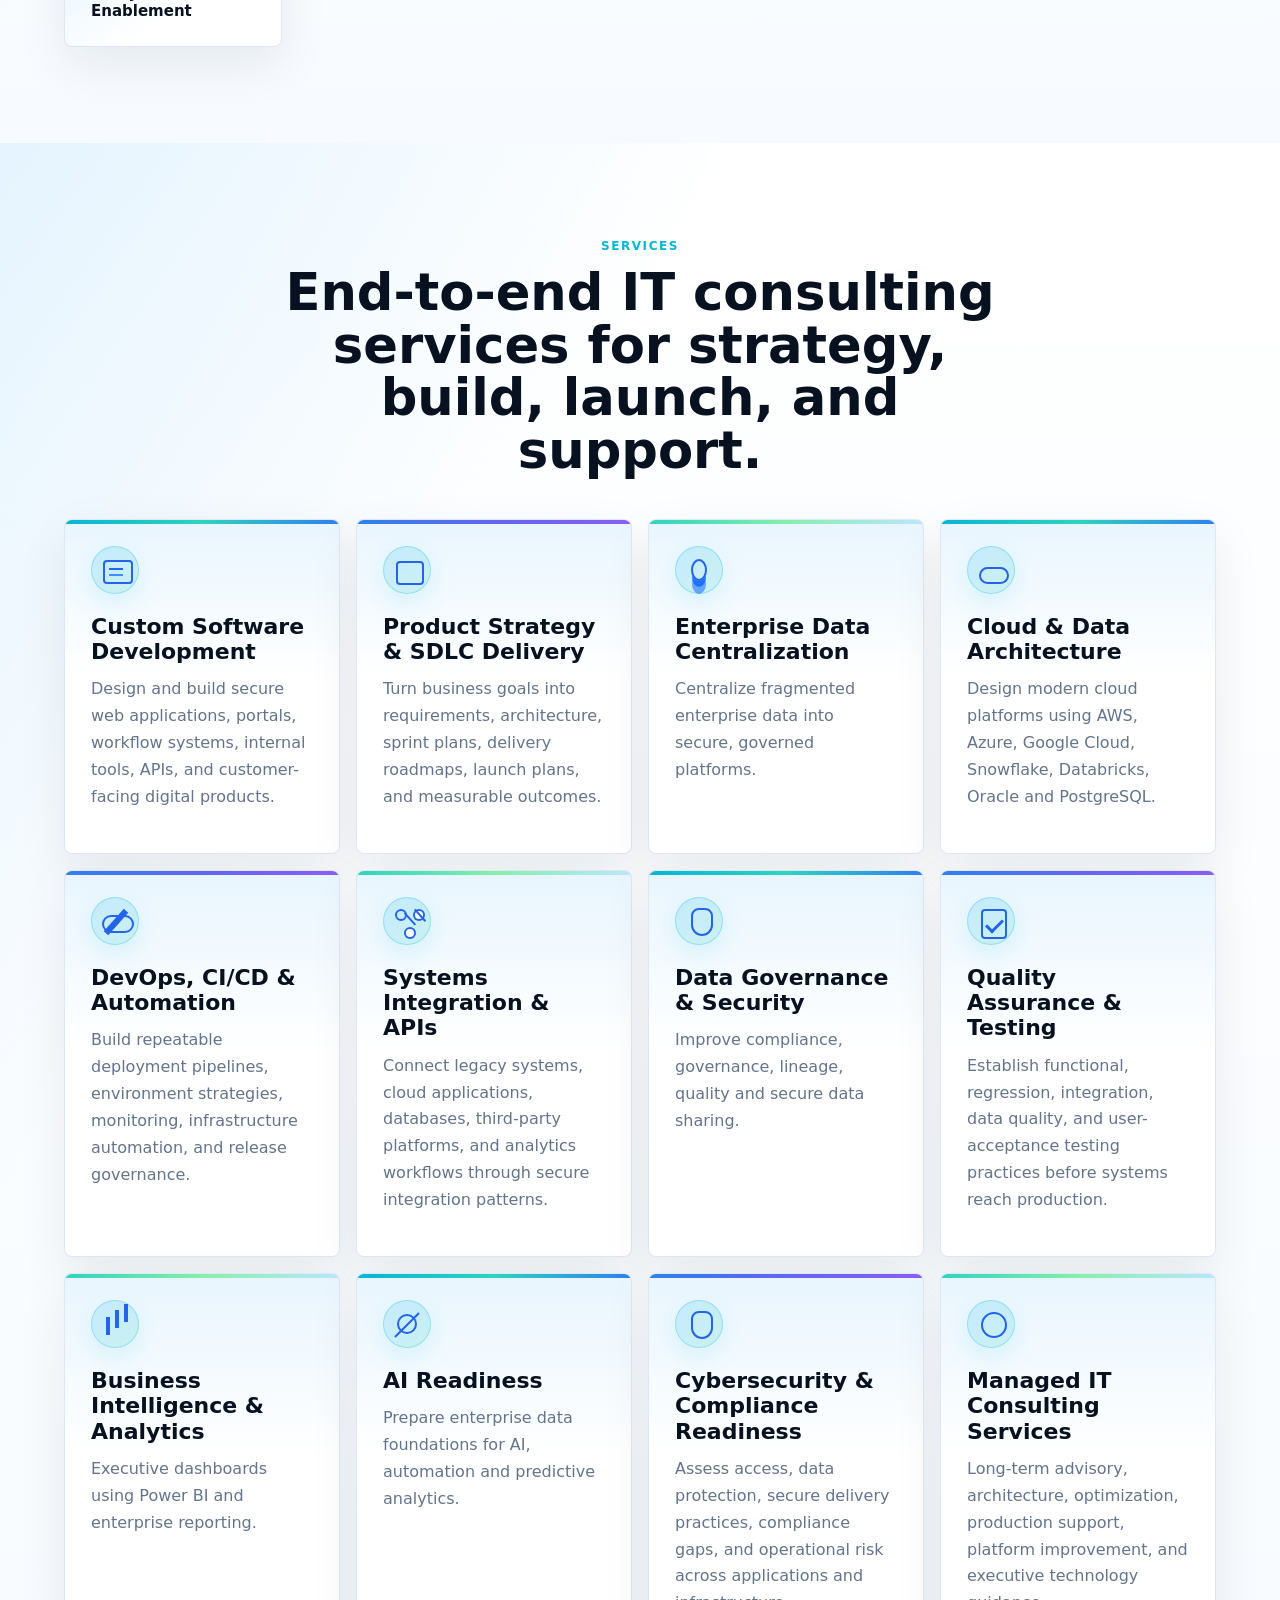
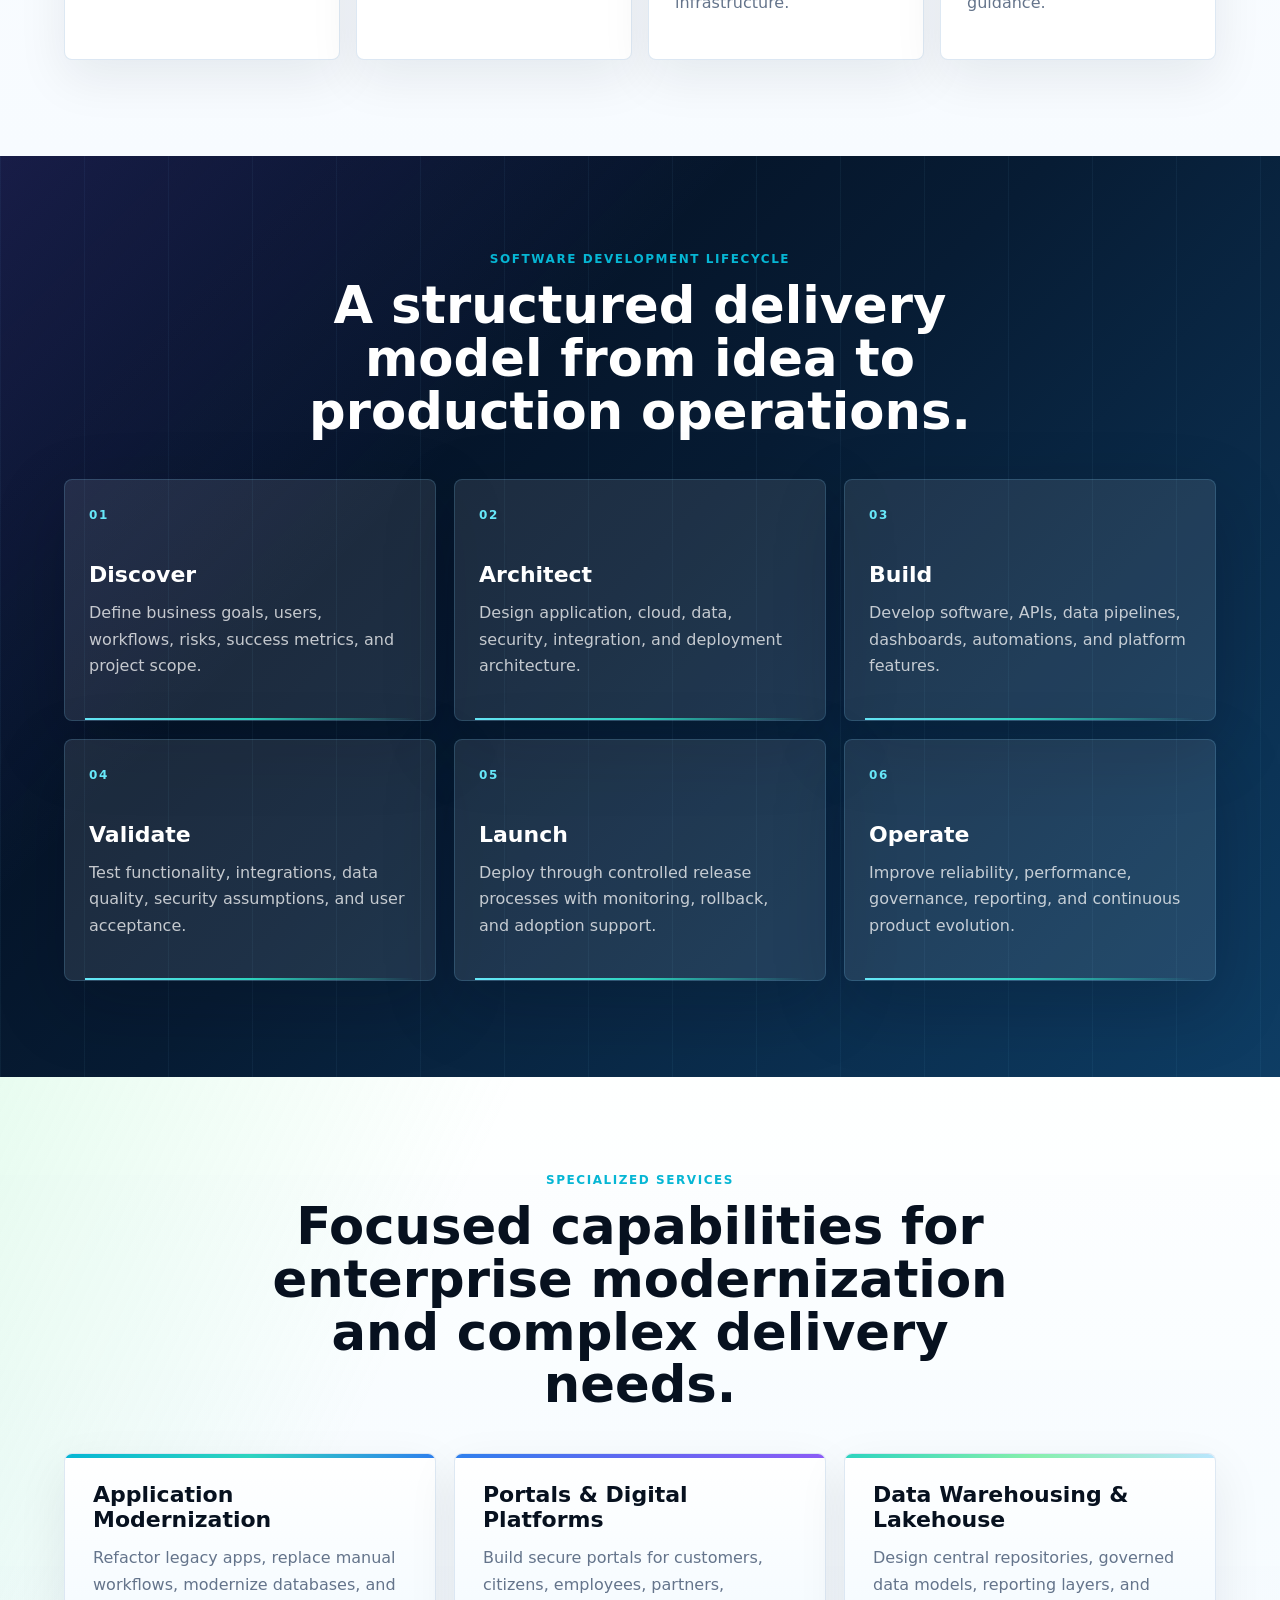
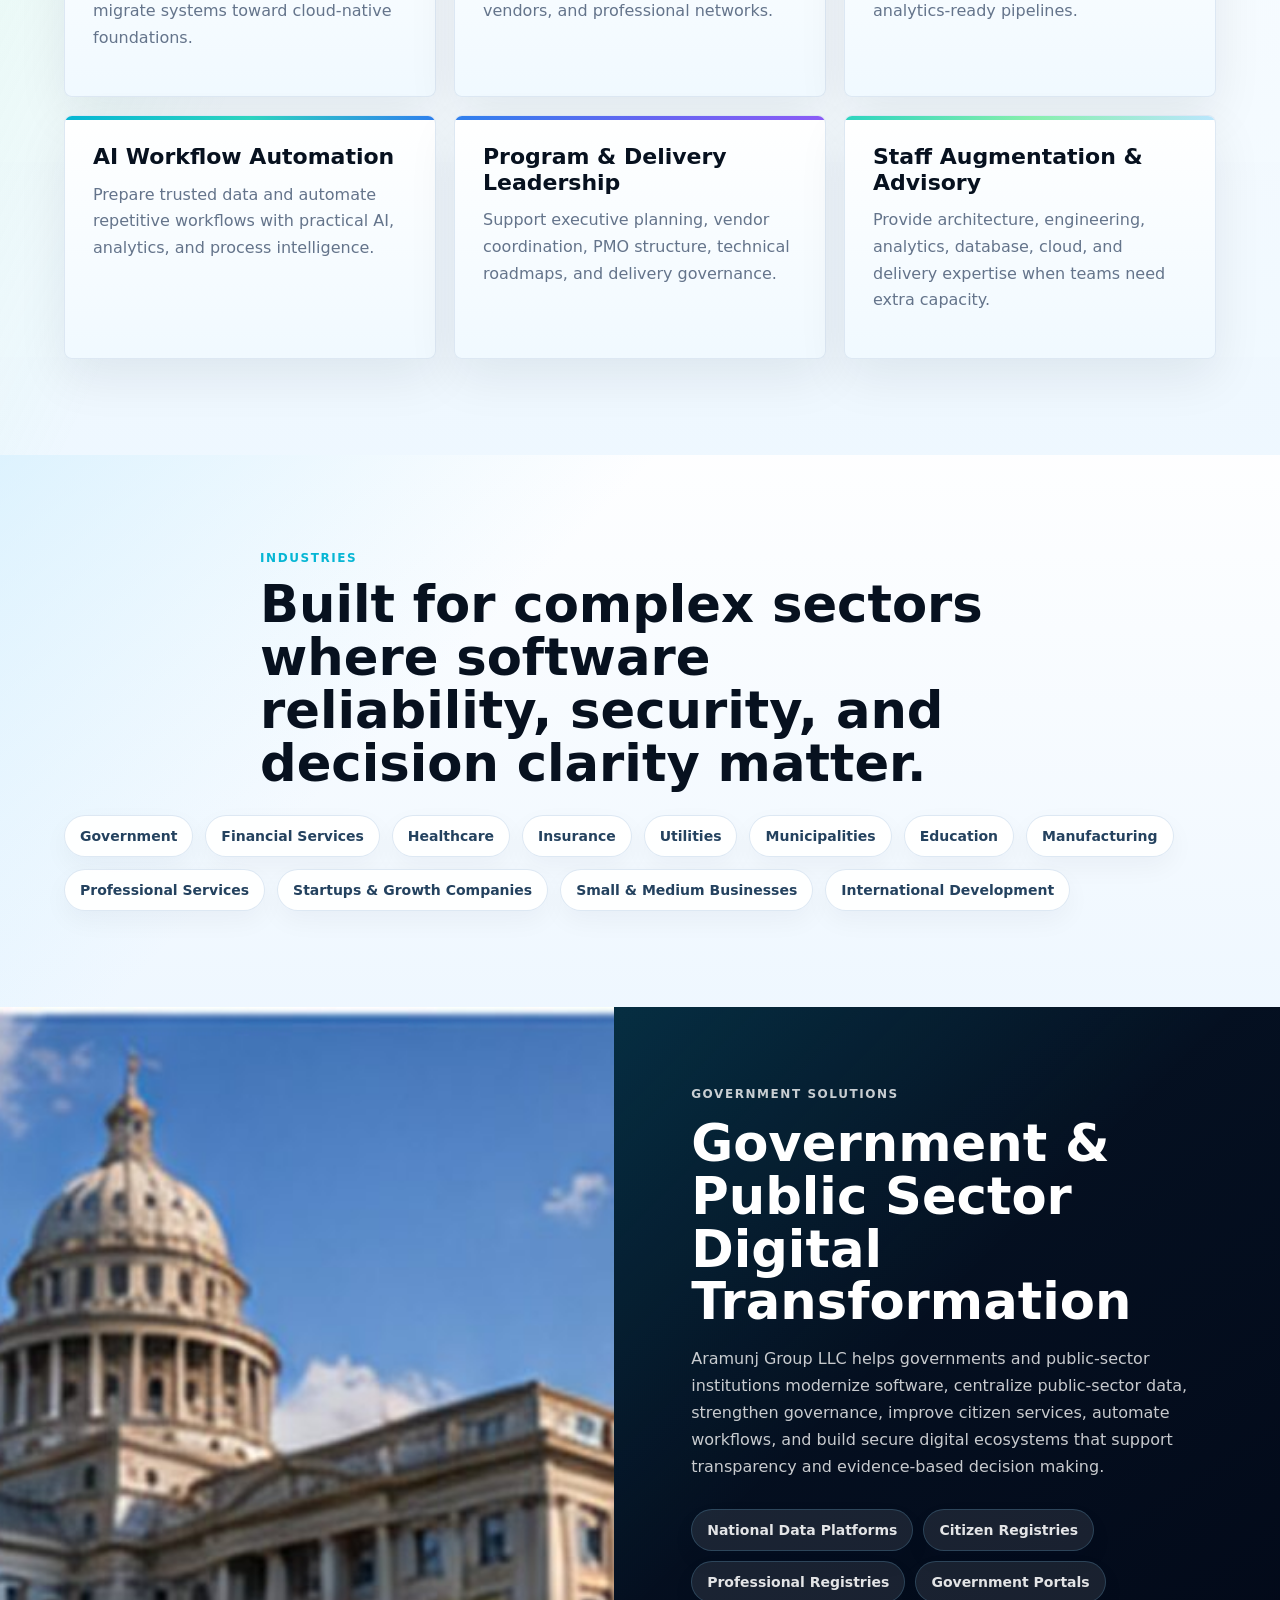
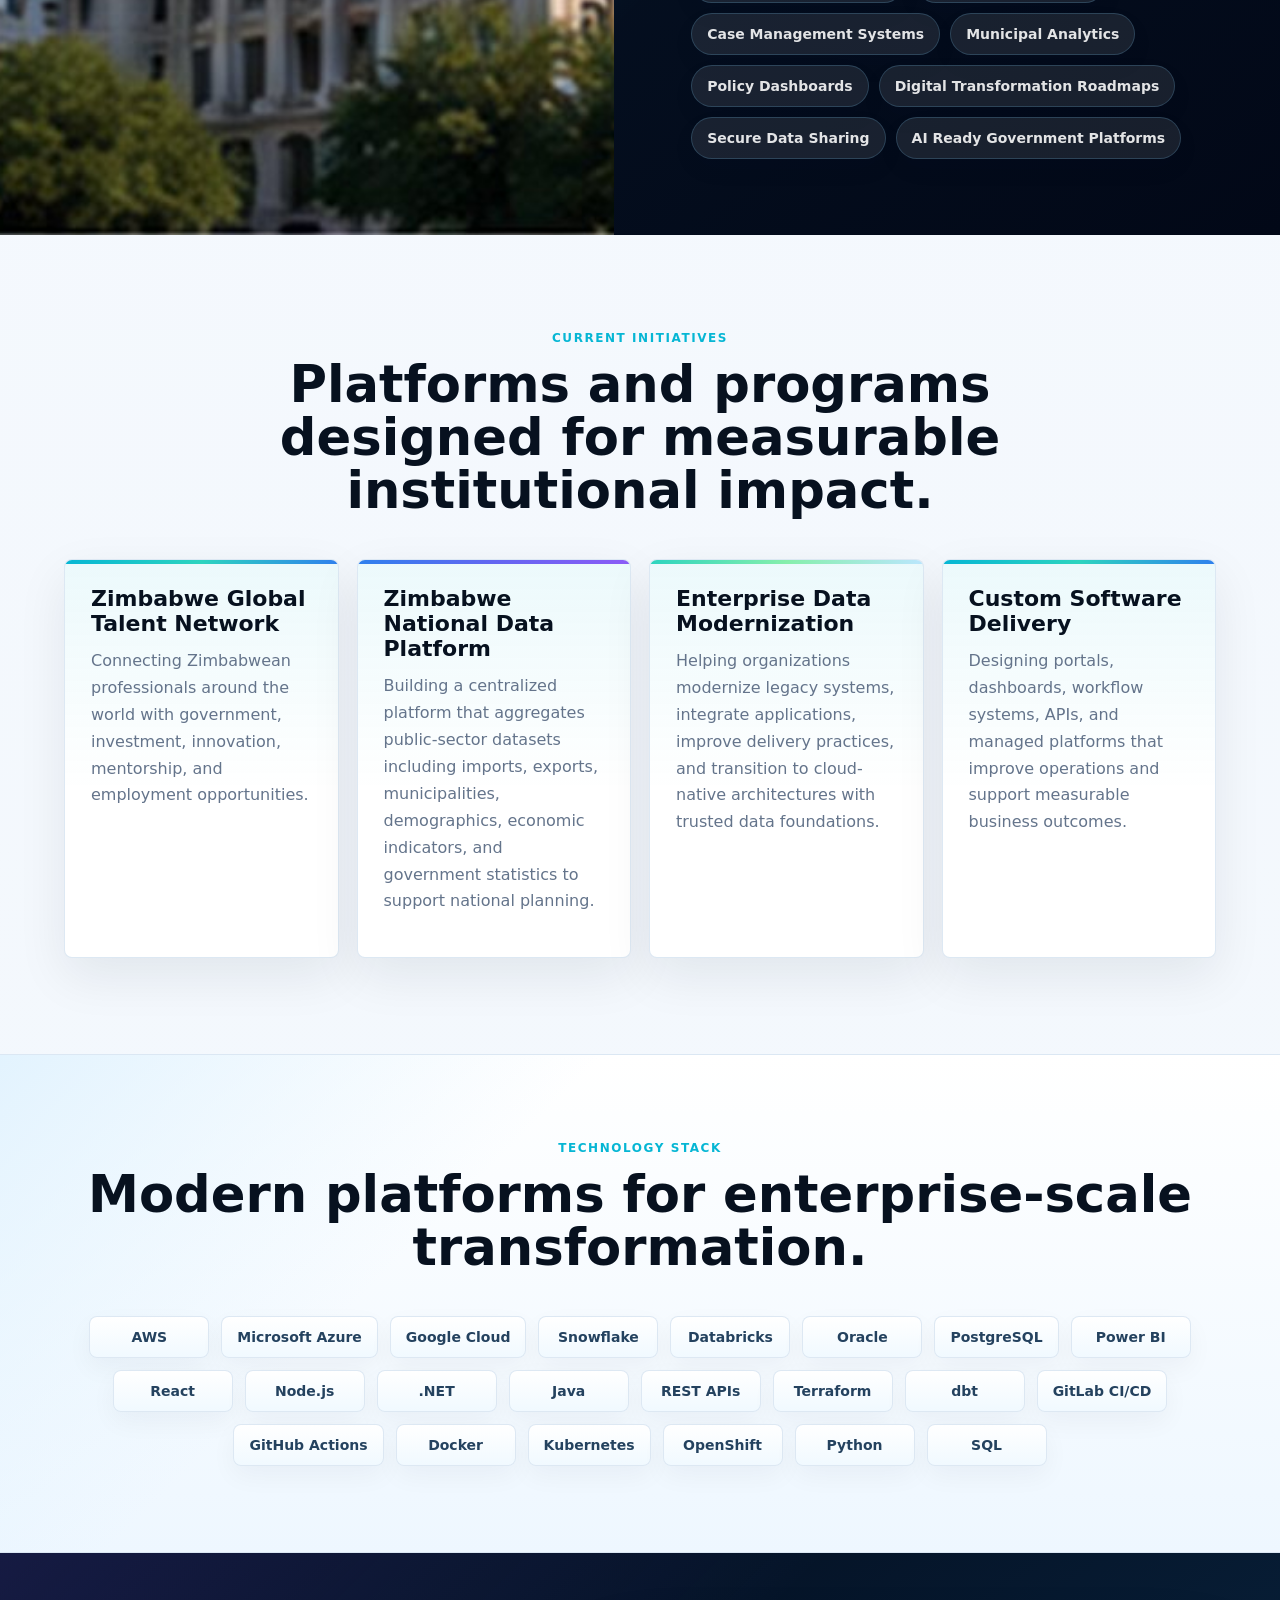
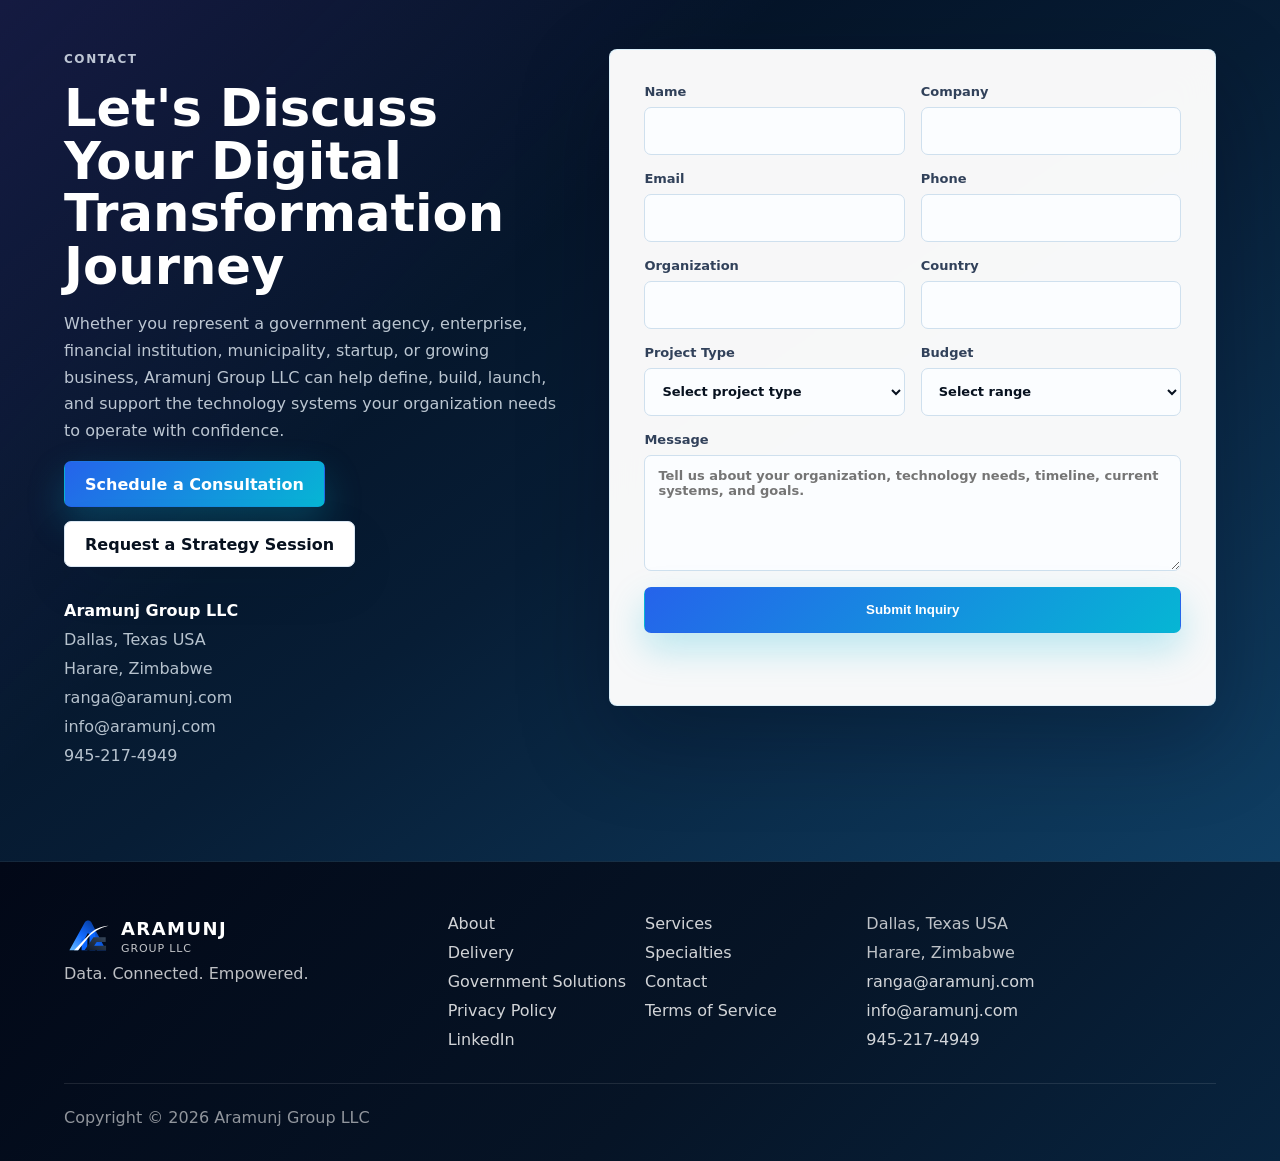
==== commit 810c15ce: "Brighten Aramunj visual palette" ====
--- a/index.html
+++ b/index.html
@@ -20,7 +20,7 @@
     <link rel="canonical" href="https://aramunj.com" />
     <link rel="icon" href="assets/aramunj-mark.svg" type="image/svg+xml" />
     <link rel="preload" as="image" href="assets/enterprise-data-platform.jpg" fetchpriority="high" />
-    <link rel="stylesheet" href="styles.css?v=20260912-2" />
+    <link rel="stylesheet" href="styles.css?v=20260912-3" />
     <script type="application/ld+json">
       {
         "@context": "https://schema.org",
@@ -645,6 +645,6 @@
       <p class="copyright">Copyright © 2026 Aramunj Group LLC</p>
     </footer>
 
-    <script src="script.js?v=20260912-1" defer></script>
+    <script src="script.js?v=20260912-3" defer></script>
   </body>
 </html>
--- a/styles.css
+++ b/styles.css
@@ -8,8 +8,12 @@
   --blue-300: #7dd3fc;
   --cyan-500: #06b6d4;
   --cyan-300: #67e8f9;
+  --sky-200: #bae6fd;
+  --sky-100: #e0f2fe;
   --teal-400: #2dd4bf;
+  --mint-300: #86efac;
   --indigo-500: #6366f1;
+  --violet-400: #8b5cf6;
   --ink: #07111f;
   --text: #26374f;
   --muted: #64748b;
@@ -104,7 +108,9 @@
   gap: 24px;
   padding: 14px clamp(18px, 4vw, 64px);
   color: var(--white);
-  background: rgba(2, 8, 23, 0.72);
+  background:
+    linear-gradient(90deg, rgba(2, 8, 23, 0.82), rgba(6, 20, 38, 0.74)),
+    rgba(2, 8, 23, 0.72);
   border-bottom: 1px solid rgba(125, 211, 252, 0.14);
   backdrop-filter: blur(22px);
   transition:
@@ -222,7 +228,7 @@
   overflow: hidden;
   color: var(--white);
   background:
-    linear-gradient(135deg, #020817 0%, #07182e 42%, #0b315b 72%, #123f66 100%);
+    linear-gradient(135deg, #020817 0%, #08213d 34%, #0d4f7d 72%, #0e7490 100%);
 }
 
 .hero-media {
@@ -246,7 +252,8 @@
   content: "";
   background:
     linear-gradient(90deg, rgba(2, 8, 23, 0.98), rgba(2, 8, 23, 0.84) 44%, rgba(2, 8, 23, 0.42)),
-    linear-gradient(160deg, rgba(37, 99, 235, 0.14), rgba(6, 182, 212, 0.12) 45%, transparent 72%),
+    linear-gradient(125deg, transparent 8%, rgba(14, 116, 144, 0.18) 9%, transparent 28%),
+    linear-gradient(160deg, rgba(59, 130, 246, 0.18), rgba(6, 182, 212, 0.16) 45%, rgba(139, 92, 246, 0.12) 72%),
     linear-gradient(180deg, rgba(2, 8, 23, 0.08), rgba(2, 8, 23, 0.9)),
     repeating-linear-gradient(
       90deg,
@@ -365,7 +372,7 @@
   padding: 1px;
   overflow: hidden;
   background:
-    linear-gradient(135deg, rgba(125, 211, 252, 0.42), rgba(45, 212, 191, 0.18), rgba(255, 255, 255, 0.08));
+    linear-gradient(135deg, rgba(186, 230, 253, 0.52), rgba(45, 212, 191, 0.22), rgba(139, 92, 246, 0.16));
   border: 1px solid rgba(125, 211, 252, 0.24);
   border-radius: var(--radius);
   box-shadow: 0 32px 90px rgba(2, 8, 23, 0.36);
@@ -410,7 +417,9 @@
   width: min(var(--max), calc(100% - 36px));
   margin: -48px auto 0;
   overflow: hidden;
-  background: rgba(255, 255, 255, 0.94);
+  background:
+    linear-gradient(135deg, rgba(255, 255, 255, 0.96), rgba(224, 242, 254, 0.82)),
+    rgba(255, 255, 255, 0.94);
   border: 1px solid rgba(219, 231, 243, 0.86);
   border-radius: var(--radius);
   box-shadow: 0 26px 80px rgba(15, 23, 42, 0.14);
@@ -488,7 +497,9 @@
 }
 
 .about {
-  background: var(--paper);
+  background:
+    linear-gradient(115deg, rgba(186, 230, 253, 0.42), transparent 32%),
+    linear-gradient(180deg, #ffffff, var(--paper));
 }
 
 .founder-section {
@@ -551,7 +562,9 @@
 
 .highlights,
 .services {
-  background: var(--surface);
+  background:
+    linear-gradient(125deg, rgba(224, 242, 254, 0.86), transparent 31%),
+    linear-gradient(180deg, #ffffff, #f7fbff);
 }
 
 .card-grid {
@@ -570,10 +583,12 @@
 .highlight-card,
 .service-card,
 .feature-card {
+  position: relative;
   display: flex;
   flex-direction: column;
   min-height: 100%;
   padding: 26px;
+  overflow: hidden;
   background:
     linear-gradient(180deg, rgba(255, 255, 255, 0.98), rgba(248, 252, 255, 0.98));
   border: 1px solid rgba(219, 231, 243, 0.94);
@@ -593,6 +608,31 @@
   box-shadow: 0 28px 68px rgba(15, 23, 42, 0.13);
 }
 
+.highlight-card::before,
+.service-card::before,
+.feature-card::before,
+.specialty-card::before {
+  position: absolute;
+  inset: 0 0 auto;
+  height: 4px;
+  content: "";
+  background: linear-gradient(90deg, var(--cyan-500), var(--teal-400), var(--blue-500));
+}
+
+.highlight-card:nth-child(3n + 2)::before,
+.service-card:nth-child(3n + 2)::before,
+.feature-card:nth-child(3n + 2)::before,
+.specialty-card:nth-child(3n + 2)::before {
+  background: linear-gradient(90deg, var(--blue-500), var(--indigo-500), var(--violet-400));
+}
+
+.highlight-card:nth-child(3n + 3)::before,
+.service-card:nth-child(3n + 3)::before,
+.feature-card:nth-child(3n + 3)::before,
+.specialty-card:nth-child(3n + 3)::before {
+  background: linear-gradient(90deg, var(--teal-400), var(--mint-300), var(--sky-200));
+}
+
 .highlight-card {
   min-height: 132px;
   justify-content: flex-end;
@@ -600,12 +640,15 @@
   font-size: 15px;
   font-weight: 850;
   background:
-    linear-gradient(180deg, rgba(6, 182, 212, 0.08), transparent 70%),
+    linear-gradient(145deg, rgba(224, 242, 254, 0.9), transparent 62%),
     var(--white);
 }
 
 .service-card {
   min-height: 270px;
+  background:
+    linear-gradient(180deg, rgba(224, 242, 254, 0.72), transparent 48%),
+    var(--white);
 }
 
 .icon {
@@ -614,9 +657,11 @@
   width: 48px;
   height: 48px;
   margin-bottom: 20px;
-  background: linear-gradient(135deg, rgba(37, 99, 235, 0.11), rgba(6, 182, 212, 0.11));
-  border: 1px solid rgba(6, 182, 212, 0.26);
+  background:
+    linear-gradient(135deg, rgba(186, 230, 253, 0.75), rgba(45, 212, 191, 0.2));
+  border: 1px solid rgba(6, 182, 212, 0.28);
   border-radius: 50%;
+  box-shadow: 0 10px 26px rgba(6, 182, 212, 0.12);
 }
 
 .icon::before,
@@ -832,6 +877,7 @@
 
 .specialties {
   background:
+    linear-gradient(115deg, rgba(134, 239, 172, 0.18), transparent 30%),
     linear-gradient(180deg, rgba(255, 255, 255, 0.9), rgba(238, 247, 255, 0.92)),
     var(--paper);
 }
@@ -843,10 +889,12 @@
 }
 
 .specialty-card {
+  position: relative;
   min-height: 220px;
   padding: 28px;
-  background:
-    linear-gradient(180deg, rgba(255, 255, 255, 0.98), rgba(248, 252, 255, 0.98));
+  overflow: hidden;
+  background:
+    linear-gradient(180deg, rgba(255, 255, 255, 0.98), rgba(240, 249, 255, 0.98));
   border: 1px solid rgba(219, 231, 243, 0.94);
   border-radius: var(--radius);
   box-shadow: var(--shadow-soft);
@@ -864,6 +912,7 @@
 
 .industries {
   background:
+    linear-gradient(135deg, rgba(186, 230, 253, 0.48), transparent 36%),
     linear-gradient(180deg, rgba(255, 255, 255, 0.84), rgba(238, 247, 255, 0.92)),
     var(--paper);
 }
@@ -882,13 +931,24 @@
   align-items: center;
   min-height: 42px;
   padding: 10px 15px;
-  color: #2d3e58;
+  color: #24425f;
   font-size: 14px;
   font-weight: 820;
   background: rgba(255, 255, 255, 0.92);
   border: 1px solid rgba(219, 231, 243, 0.94);
   border-radius: 999px;
   box-shadow: 0 10px 26px rgba(15, 23, 42, 0.045);
+  transition:
+    transform 160ms ease,
+    border-color 160ms ease,
+    box-shadow 160ms ease;
+}
+
+.industry-list span:hover,
+.logo-cloud span:hover {
+  transform: translateY(-2px);
+  border-color: rgba(6, 182, 212, 0.34);
+  box-shadow: 0 16px 36px rgba(6, 182, 212, 0.11);
 }
 
 .government-section {
@@ -954,6 +1014,7 @@
 .tech-stack {
   padding: 86px clamp(18px, 5vw, 72px);
   background:
+    linear-gradient(135deg, rgba(224, 242, 254, 0.92), transparent 34%),
     linear-gradient(180deg, #ffffff, var(--surface-blue));
   border-block: 1px solid var(--line);
 }
@@ -975,6 +1036,8 @@
   min-width: 120px;
   justify-content: center;
   border-radius: var(--radius);
+  background:
+    linear-gradient(180deg, rgba(255, 255, 255, 0.96), rgba(240, 249, 255, 0.96));
 }
 
 .contact {
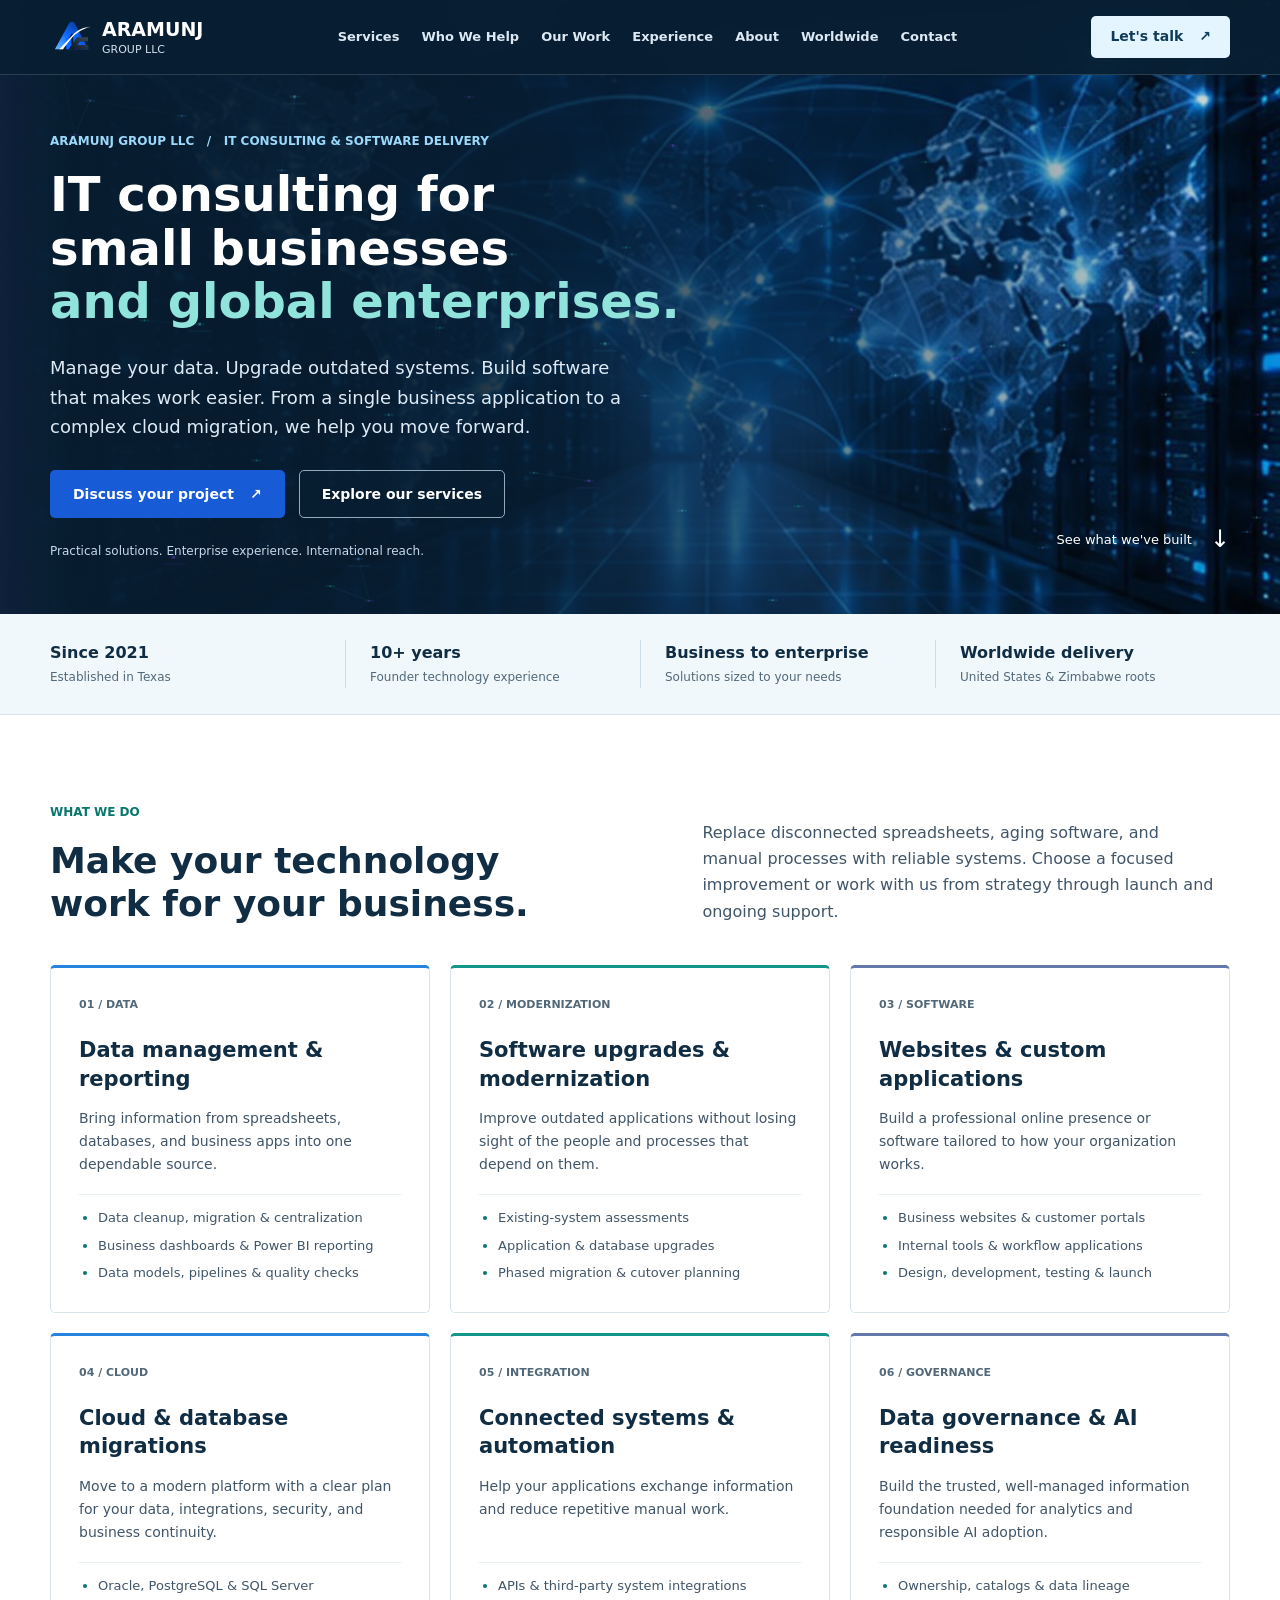
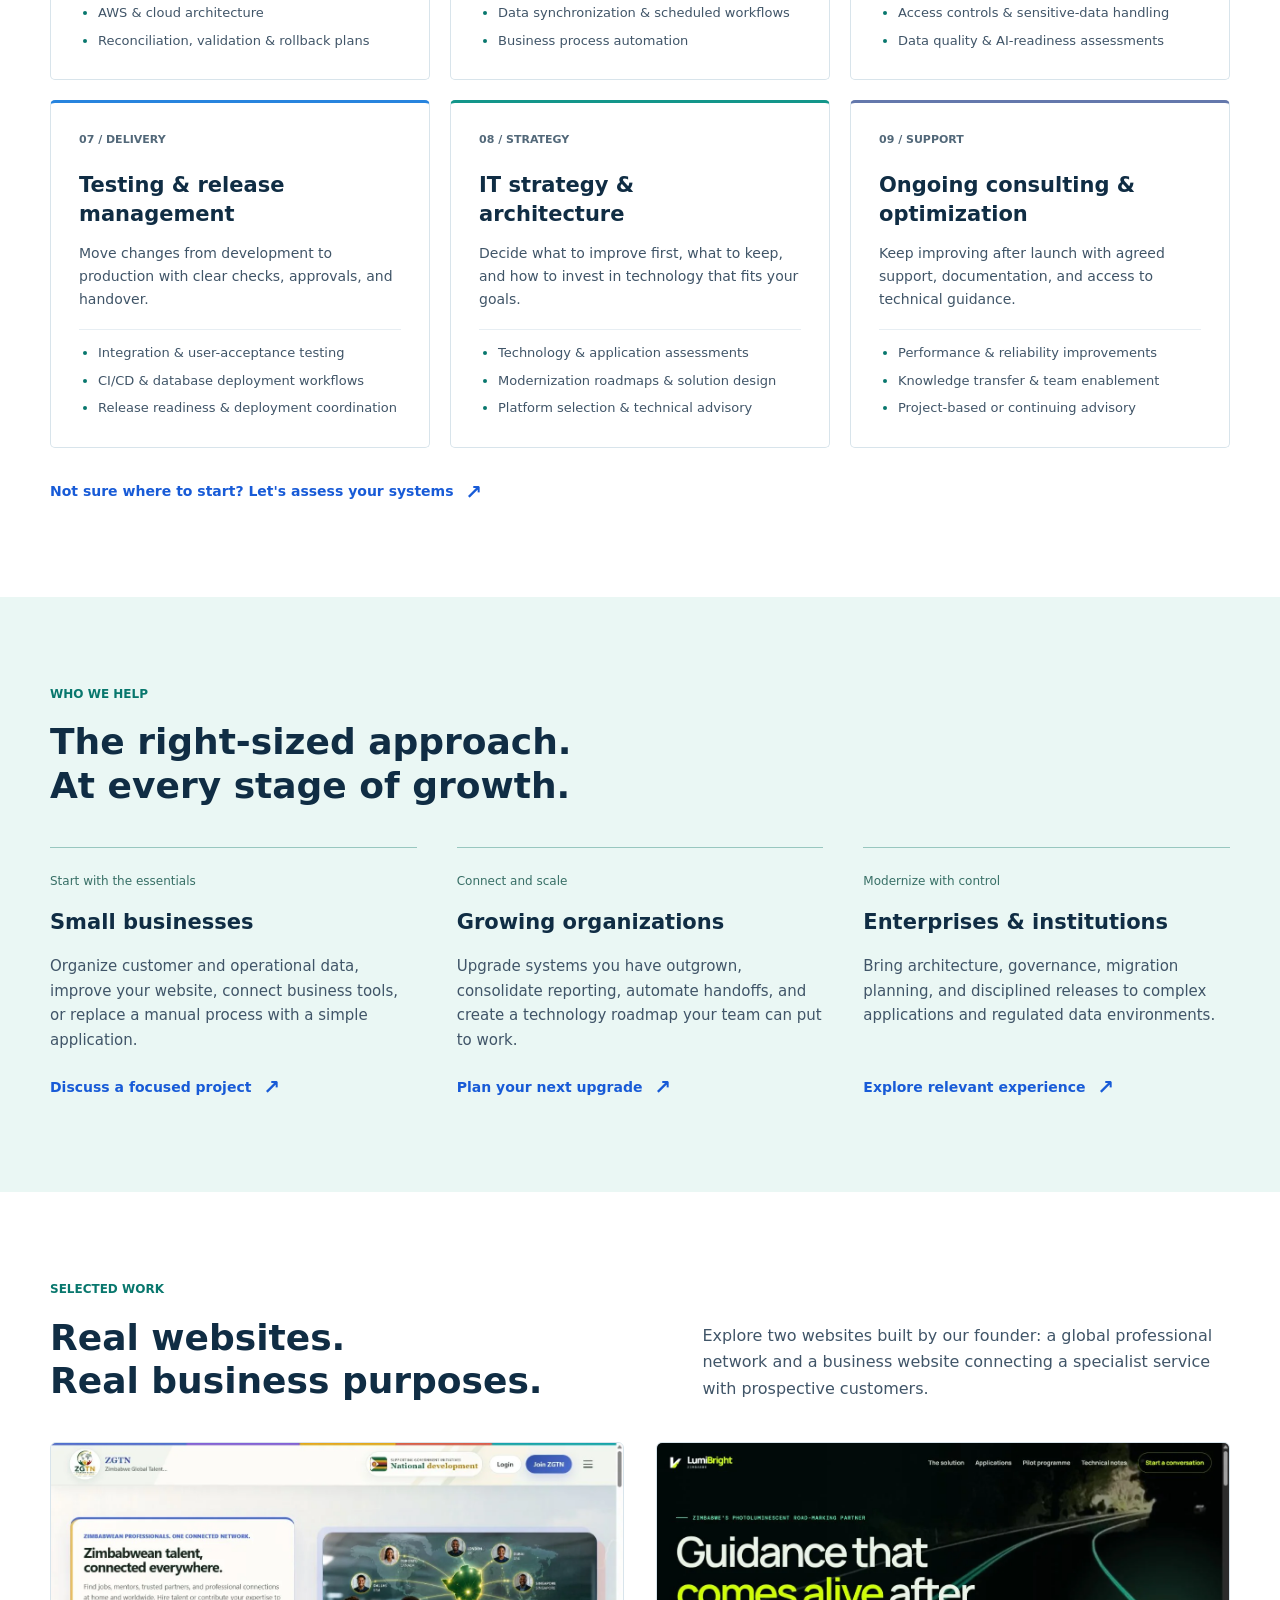
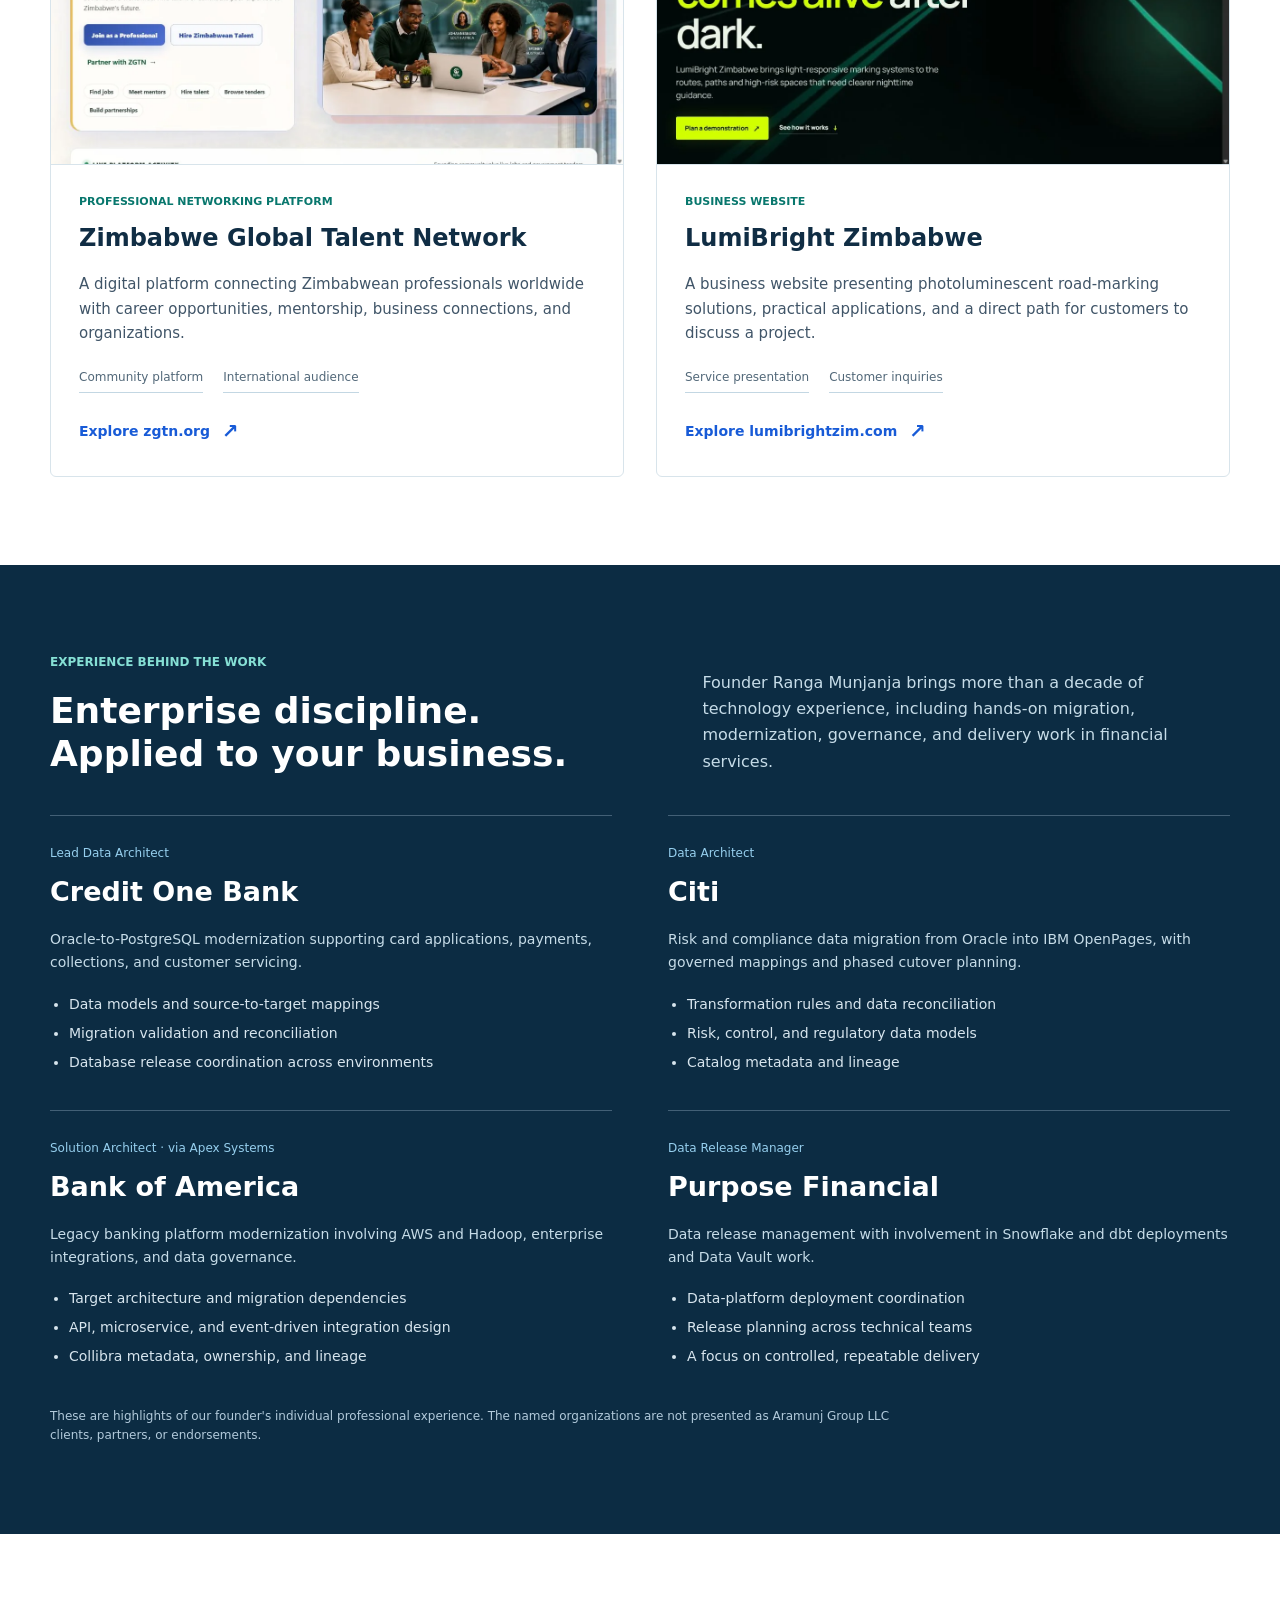
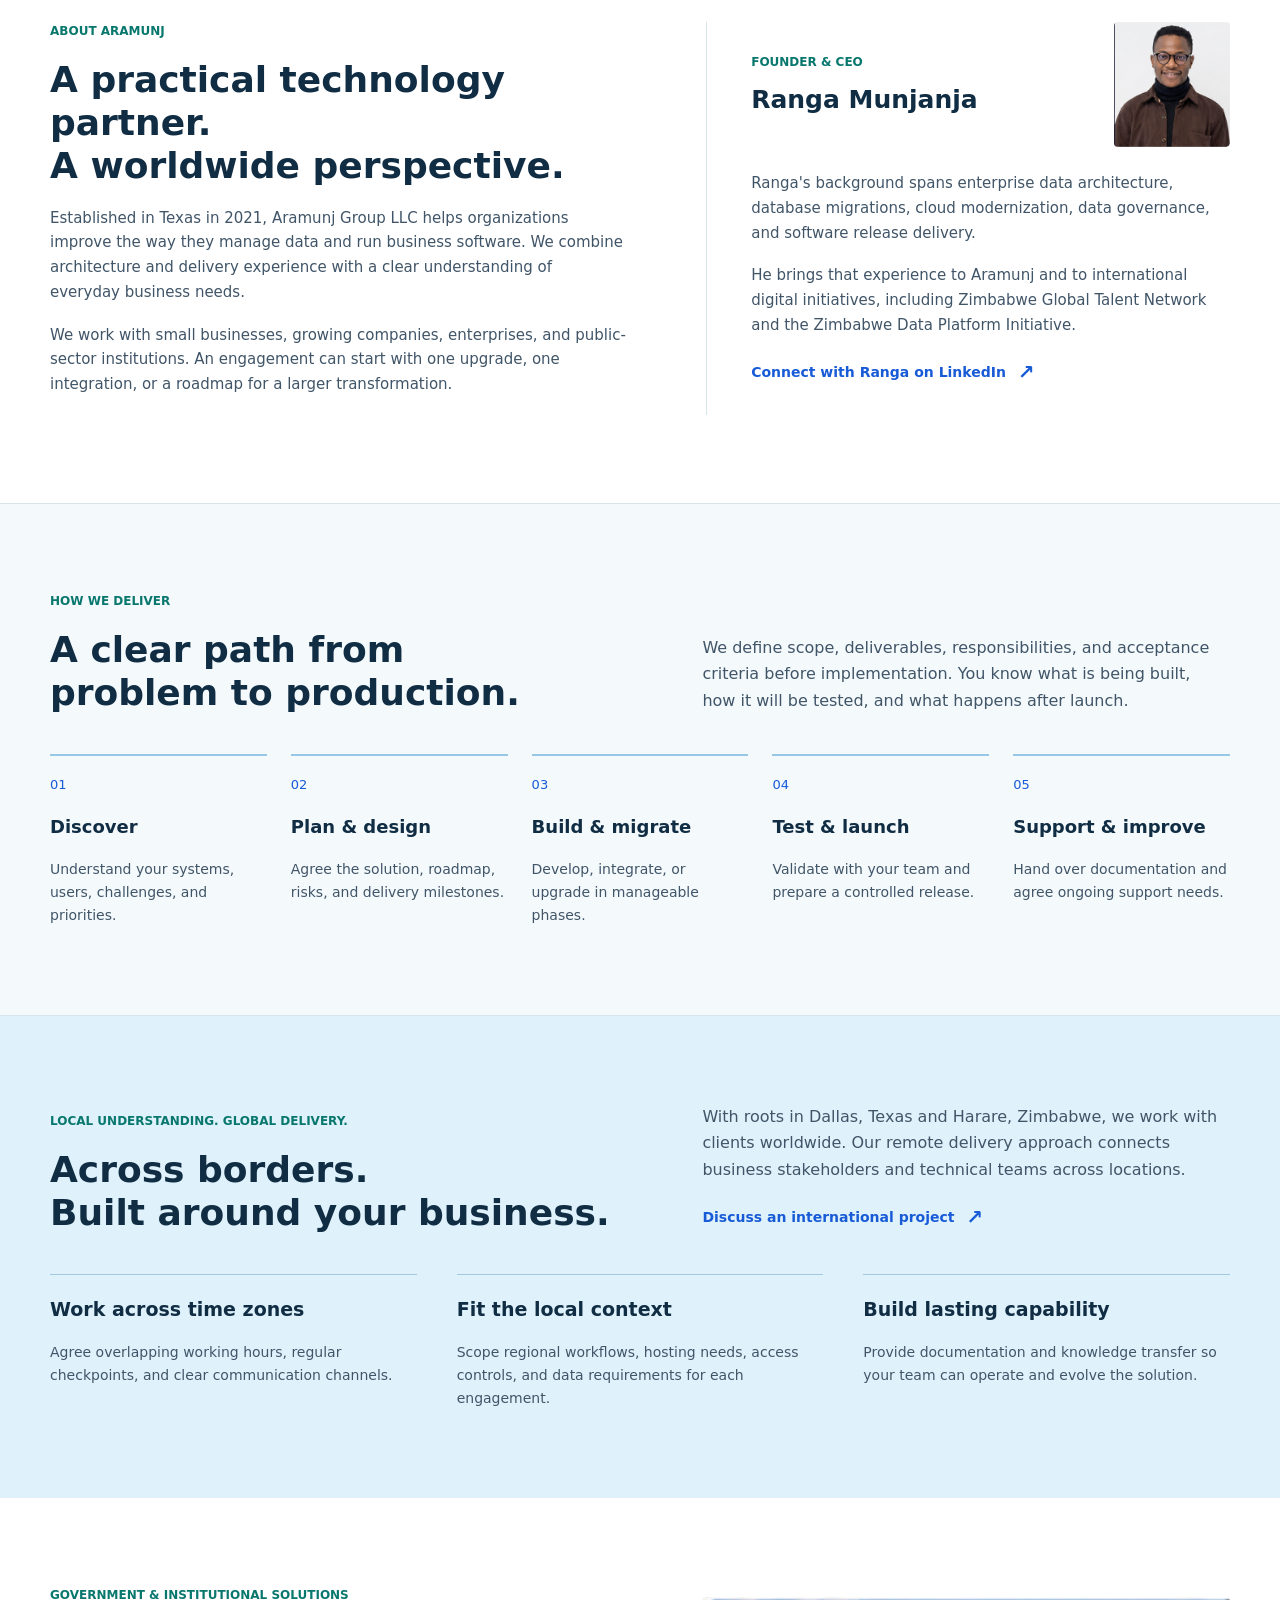
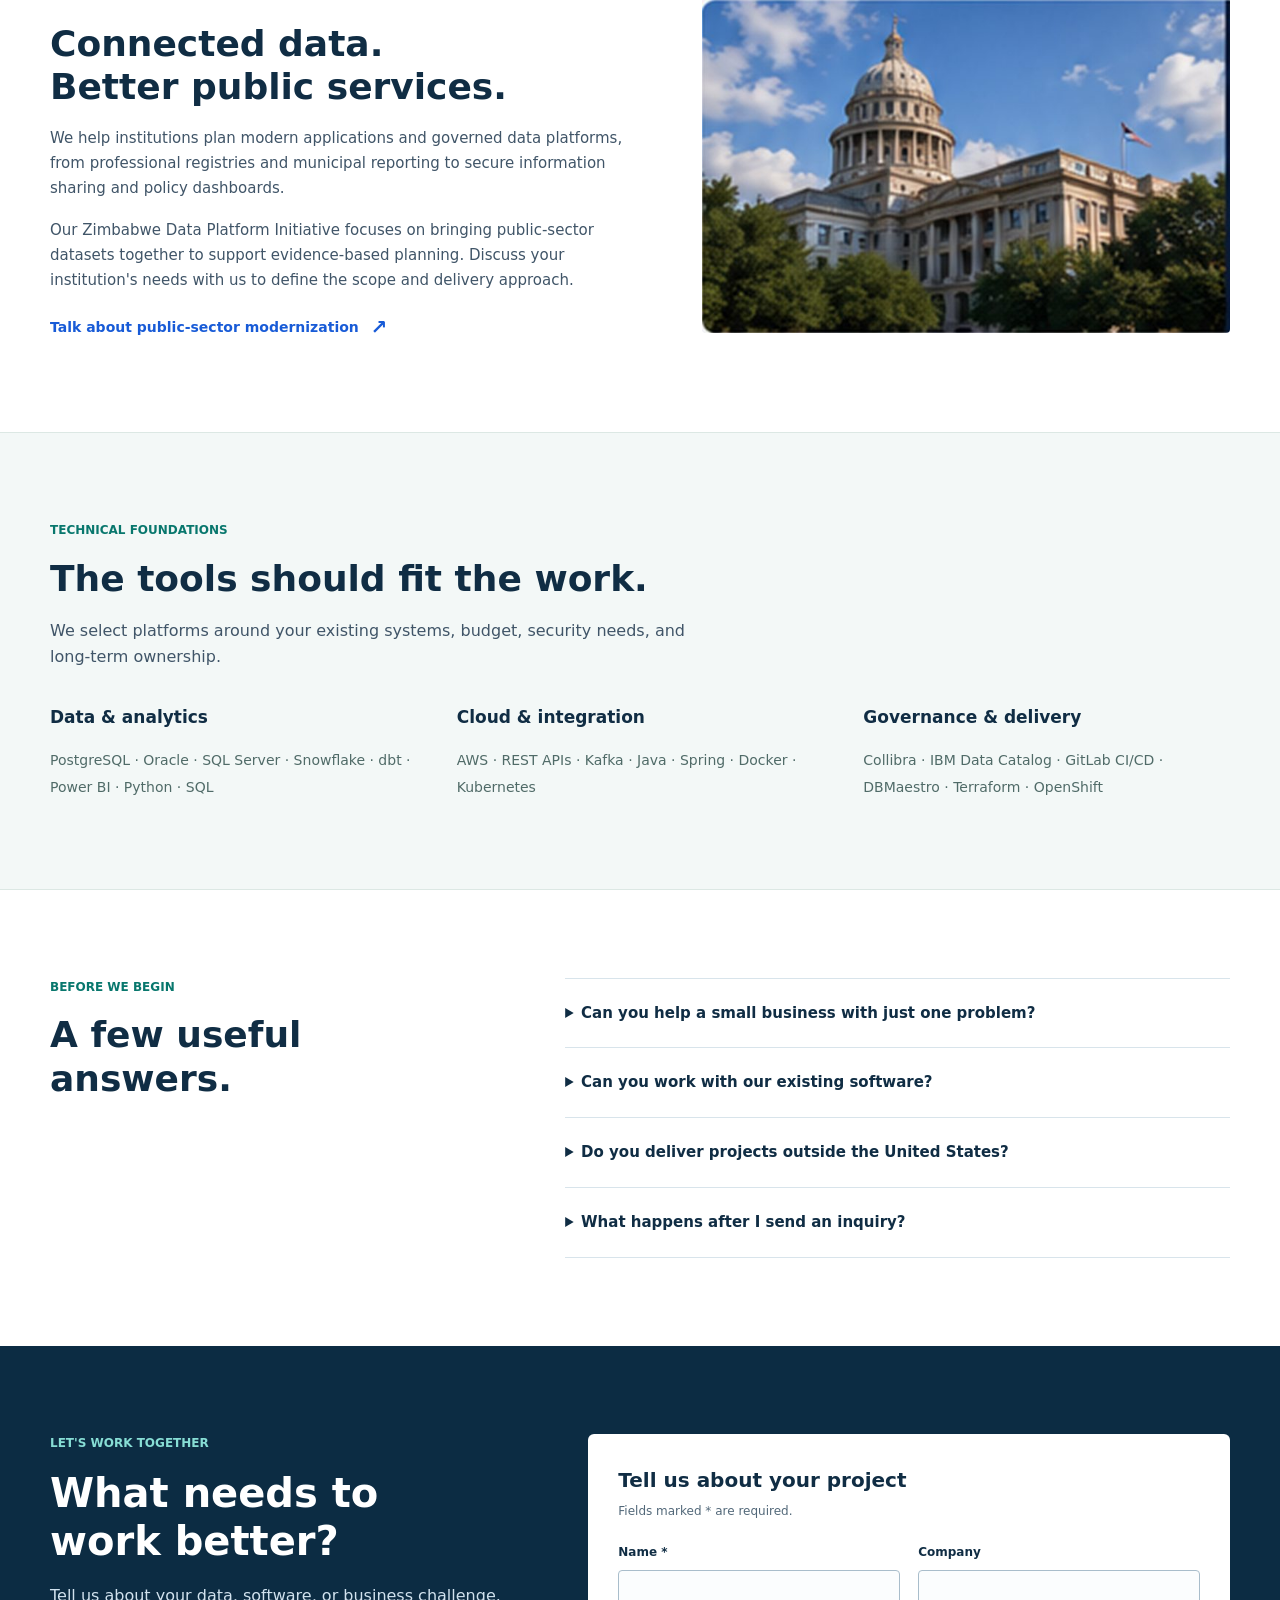
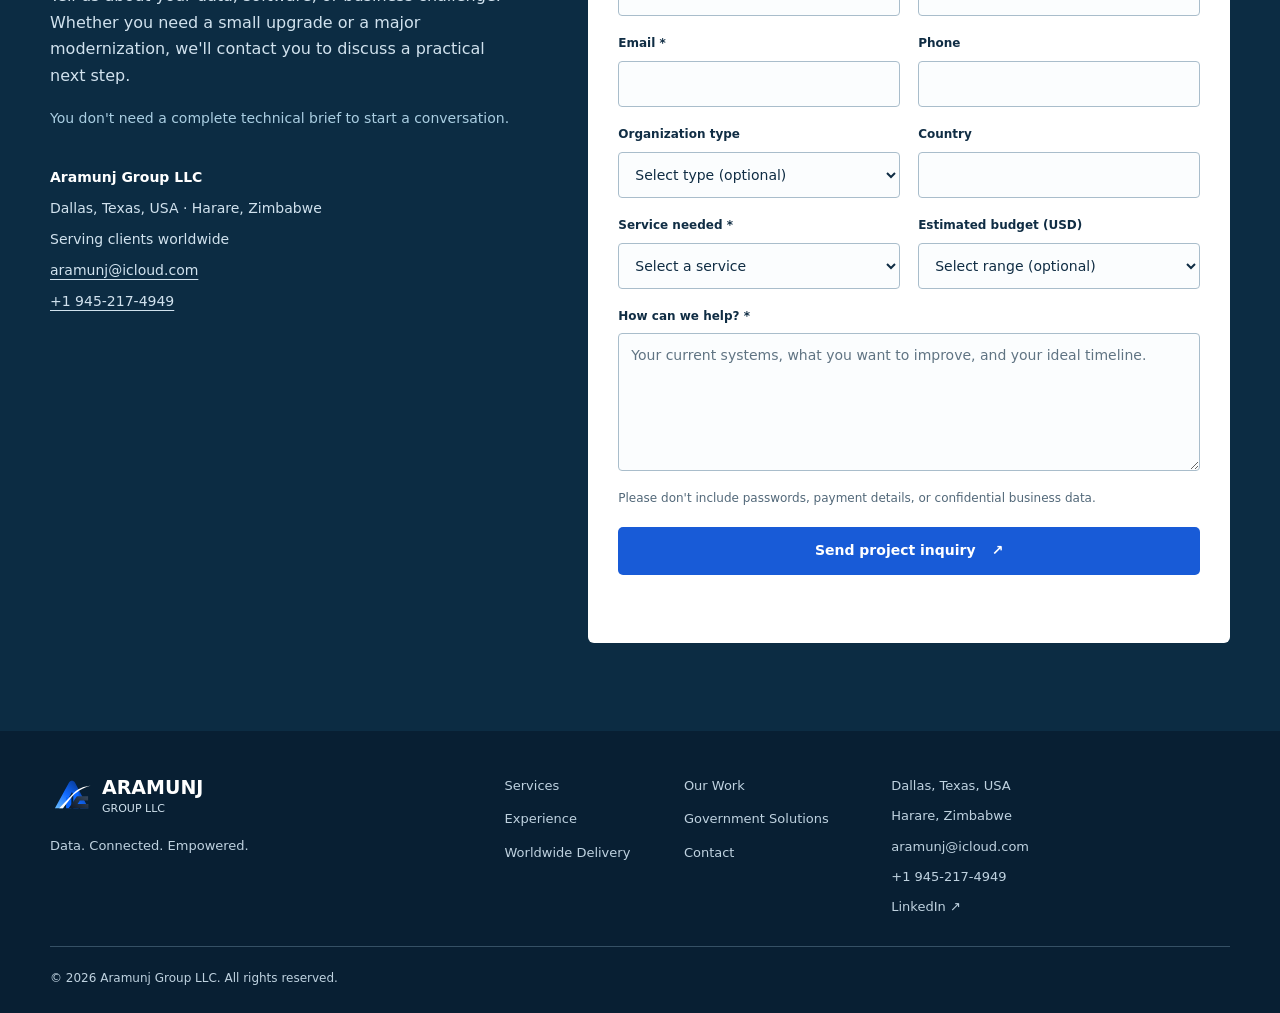
==== commit e6c2233e: "Clarify IT consulting services and route inquiries to iCloud" ====
--- a/index.html
+++ b/index.html
@@ -3,37 +3,53 @@
   <head>
     <meta charset="utf-8" />
     <meta name="viewport" content="width=device-width, initial-scale=1" />
-    <title>Aramunj Group LLC | Full-Lifecycle IT Consulting, Software Development & Data Platforms</title>
+    <title>
+      Aramunj Group LLC | IT Consulting, Software Modernization & Data
+      Management
+    </title>
     <meta
       name="description"
-      content="Aramunj Group LLC delivers full-lifecycle IT consulting, custom software development, cloud architecture, data platforms, DevOps, cybersecurity, analytics, and AI readiness."
+      content="IT consulting for small businesses and enterprises worldwide. Aramunj Group LLC manages data, upgrades business software, builds applications, and delivers cloud and database migrations."
     />
-    <meta name="theme-color" content="#020817" />
-    <meta property="og:title" content="Aramunj Group LLC" />
+    <meta name="theme-color" content="#092a46" />
+    <meta
+      property="og:title"
+      content="Aramunj Group LLC | Practical IT. Enterprise experience."
+    />
     <meta
       property="og:description"
-      content="Full-lifecycle IT consulting, software development, data platforms, cloud architecture, and AI-ready modernization."
+      content="Manage your data. Modernize your software. Connect your business. IT consulting and software delivery for small businesses and enterprises worldwide."
     />
     <meta property="og:type" content="website" />
-    <meta property="og:url" content="https://aramunj.com" />
-    <meta property="og:image" content="https://aramunj.com/assets/enterprise-data-platform.jpg" />
-    <link rel="canonical" href="https://aramunj.com" />
+    <meta property="og:url" content="https://aramunj.com/" />
+    <meta
+      property="og:image"
+      content="https://aramunj.com/assets/enterprise-data-platform.jpg"
+    />
+    <link rel="canonical" href="https://aramunj.com/" />
     <link rel="icon" href="assets/aramunj-mark.svg" type="image/svg+xml" />
-    <link rel="preload" as="image" href="assets/enterprise-data-platform.jpg" fetchpriority="high" />
-    <link rel="stylesheet" href="styles.css?v=20260912-3" />
+    <link
+      rel="preload"
+      as="image"
+      href="assets/enterprise-data-platform.jpg"
+      fetchpriority="high"
+    />
+    <link rel="stylesheet" href="styles.css?v=20261015-1" />
     <script type="application/ld+json">
       {
         "@context": "https://schema.org",
         "@type": "ProfessionalService",
         "name": "Aramunj Group LLC",
-        "url": "https://aramunj.com",
+        "url": "https://aramunj.com/",
         "logo": "https://aramunj.com/assets/aramunj-mark.svg",
         "image": "https://aramunj.com/assets/enterprise-data-platform.jpg",
-        "description": "Full-lifecycle IT consulting, custom software development, enterprise data platforms, cloud architecture, cybersecurity, AI readiness, and government digital transformation consulting.",
+        "description": "IT consulting, business software modernization, custom applications, data management, database migration, cloud architecture, and release management for small businesses and enterprises worldwide.",
+        "foundingDate": "2021",
         "founder": {
           "@type": "Person",
           "name": "Ranga Munjanja",
-          "jobTitle": "Founder and Chief Executive Officer"
+          "jobTitle": "Founder and Chief Executive Officer",
+          "sameAs": "https://www.linkedin.com/in/ranga-munjanja-940926229"
         },
         "address": [
           {
@@ -48,43 +64,52 @@
             "addressCountry": "ZW"
           }
         ],
-        "email": "info@aramunj.com",
+        "email": "aramunj@icloud.com",
         "telephone": "+1-945-217-4949",
-        "areaServed": ["United States", "Zimbabwe", "International"]
+        "areaServed": "Worldwide",
+        "knowsAbout": [
+          "Software modernization",
+          "Data management",
+          "Database migration",
+          "Cloud architecture",
+          "Custom software development",
+          "Data governance",
+          "Data release management"
+        ]
       }
     </script>
   </head>
   <body>
     <a class="skip-link" href="#main">Skip to content</a>
     <header class="site-header" data-elevate>
-      <a class="brand" href="#home" aria-label="Aramunj Group LLC home">
-        <img src="assets/aramunj-mark.svg" alt="" width="48" height="48" decoding="async" />
-        <span>
-          <strong>Aramunj</strong>
-          <small>Group LLC</small>
-        </span>
-      </a>
-      <button class="nav-toggle" type="button" aria-expanded="false" aria-controls="primaryNav">
-        <span></span>
-        <span></span>
-        <span></span>
-        <span class="sr-only">Menu</span>
+      <a class="brand" href="#home" aria-label="Aramunj Group LLC home"
+        ><img
+          src="assets/aramunj-mark.svg"
+          alt=""
+          width="46"
+          height="46"
+        /><span><strong>Aramunj</strong><small>Group LLC</small></span></a
+      >
+      <button
+        class="nav-toggle"
+        type="button"
+        aria-expanded="false"
+        aria-controls="primaryNav"
+      >
+        <span></span><span></span><span></span><span class="sr-only">Menu</span>
       </button>
       <nav id="primaryNav" aria-label="Primary navigation">
-        <a href="#home">Home</a>
-        <a href="#about">About</a>
-        <a href="#services">Services</a>
-        <a href="#delivery">Delivery</a>
-        <a href="#specialties">Specialties</a>
-        <a href="#industries">Industries</a>
-        <a href="#government">Government Solutions</a>
-        <a href="#contact">Contact</a>
+        <a href="#services">Services</a><a href="#who-we-help">Who We Help</a
+        ><a href="#work">Our Work</a><a href="#experience">Experience</a
+        ><a href="#about">About</a><a href="#worldwide">Worldwide</a
+        ><a href="#contact">Contact</a>
       </nav>
-      <a class="header-action" href="#contact">Schedule a Consultation</a>
+      <a class="header-action" href="#contact"
+        >Let's talk <span aria-hidden="true">&#8599;</span></a
+      >
     </header>
-
-    <main id="main">
-      <section class="hero" id="home">
+    <main id="main" tabindex="-1">
+      <section class="hero" id="home" aria-labelledby="hero-title">
         <div class="hero-media" aria-hidden="true">
           <img
             src="assets/enterprise-data-platform.jpg"
@@ -96,555 +121,816 @@
           />
         </div>
         <canvas class="hero-live-bg" aria-hidden="true"></canvas>
-        <div class="hero-content reveal">
-          <p class="eyebrow">Strategy. Software. Cloud. Data.</p>
-          <h1>Full-Lifecycle IT Consulting for Modern Software, Cloud, Data, and AI-Ready Operations</h1>
+        <div class="hero-content">
+          <p class="eyebrow">
+            Aramunj Group LLC &nbsp; / &nbsp; IT consulting & software delivery
+          </p>
+          <h1 id="hero-title">
+            IT consulting for<br />small businesses<br /><span
+              >and global enterprises.</span
+            >
+          </h1>
           <p class="hero-subhead">
-            Aramunj Group LLC helps enterprises, governments, and growing organizations
-            plan, build, integrate, secure, and operate modern technology platforms.
-            We deliver custom software, cloud architecture, data engineering, analytics,
-            DevOps automation, cybersecurity readiness, and long-term managed advisory
-            from strategy through production support.
+            Manage your data. Upgrade outdated systems. Build software that
+            makes work easier. From a single business application to a complex
+            cloud migration, we help you move forward.
           </p>
-          <div class="hero-actions" aria-label="Primary actions">
-            <a class="button primary" href="#contact">Schedule a Consultation</a>
-            <a class="button secondary" href="#services">Explore Services</a>
-          </div>
-        </div>
-        <aside class="hero-panel reveal" aria-label="Enterprise capabilities">
+          <div class="hero-actions">
+            <a class="button primary" href="#contact"
+              >Discuss your project <span aria-hidden="true">&#8599;</span></a
+            ><a class="button secondary" href="#services"
+              >Explore our services</a
+            >
+          </div>
+          <p class="hero-note">
+            Practical solutions. Enterprise experience. International reach.
+          </p>
+        </div>
+        <a class="hero-work-link" href="#work"
+          >See what we've built <span aria-hidden="true">&#8595;</span></a
+        >
+      </section>
+      <div class="trust-bar" aria-label="Company at a glance">
+        <div><strong>Since 2021</strong><span>Established in Texas</span></div>
+        <div>
+          <strong>10+ years</strong><span>Founder technology experience</span>
+        </div>
+        <div>
+          <strong>Business to enterprise</strong
+          ><span>Solutions sized to your needs</span>
+        </div>
+        <div>
+          <strong>Worldwide delivery</strong
+          ><span>United States & Zimbabwe roots</span>
+        </div>
+      </div>
+
+      <section class="section services" id="services">
+        <div class="section-intro reveal">
           <div>
-            <span>Software Delivery</span>
-            <strong>Discovery, design, build, test, launch</strong>
-          </div>
+            <p class="eyebrow">What we do</p>
+            <h2>Make your technology<br />work for your business.</h2>
+          </div>
+          <p>
+            Replace disconnected spreadsheets, aging software, and manual
+            processes with reliable systems. Choose a focused improvement or
+            work with us from strategy through launch and ongoing support.
+          </p>
+        </div>
+        <div class="service-grid">
+          <article class="service-card reveal">
+            <span class="service-number" aria-hidden="true">01 / DATA</span>
+            <h3>Data management & reporting</h3>
+            <p>
+              Bring information from spreadsheets, databases, and business apps
+              into one dependable source.
+            </p>
+            <ul>
+              <li>Data cleanup, migration & centralization</li>
+              <li>Business dashboards & Power BI reporting</li>
+              <li>Data models, pipelines & quality checks</li>
+            </ul>
+          </article>
+          <article class="service-card reveal">
+            <span class="service-number" aria-hidden="true"
+              >02 / MODERNIZATION</span
+            >
+            <h3>Software upgrades & modernization</h3>
+            <p>
+              Improve outdated applications without losing sight of the people
+              and processes that depend on them.
+            </p>
+            <ul>
+              <li>Existing-system assessments</li>
+              <li>Application & database upgrades</li>
+              <li>Phased migration & cutover planning</li>
+            </ul>
+          </article>
+          <article class="service-card reveal">
+            <span class="service-number" aria-hidden="true">03 / SOFTWARE</span>
+            <h3>Websites & custom applications</h3>
+            <p>
+              Build a professional online presence or software tailored to how
+              your organization works.
+            </p>
+            <ul>
+              <li>Business websites & customer portals</li>
+              <li>Internal tools & workflow applications</li>
+              <li>Design, development, testing & launch</li>
+            </ul>
+          </article>
+          <article class="service-card reveal">
+            <span class="service-number" aria-hidden="true">04 / CLOUD</span>
+            <h3>Cloud & database migrations</h3>
+            <p>
+              Move to a modern platform with a clear plan for your data,
+              integrations, security, and business continuity.
+            </p>
+            <ul>
+              <li>Oracle, PostgreSQL & SQL Server</li>
+              <li>AWS & cloud architecture</li>
+              <li>Reconciliation, validation & rollback plans</li>
+            </ul>
+          </article>
+          <article class="service-card reveal">
+            <span class="service-number" aria-hidden="true"
+              >05 / INTEGRATION</span
+            >
+            <h3>Connected systems & automation</h3>
+            <p>
+              Help your applications exchange information and reduce repetitive
+              manual work.
+            </p>
+            <ul>
+              <li>APIs & third-party system integrations</li>
+              <li>Data synchronization & scheduled workflows</li>
+              <li>Business process automation</li>
+            </ul>
+          </article>
+          <article class="service-card reveal">
+            <span class="service-number" aria-hidden="true"
+              >06 / GOVERNANCE</span
+            >
+            <h3>Data governance & AI readiness</h3>
+            <p>
+              Build the trusted, well-managed information foundation needed for
+              analytics and responsible AI adoption.
+            </p>
+            <ul>
+              <li>Ownership, catalogs & data lineage</li>
+              <li>Access controls & sensitive-data handling</li>
+              <li>Data quality & AI-readiness assessments</li>
+            </ul>
+          </article>
+          <article class="service-card reveal">
+            <span class="service-number" aria-hidden="true">07 / DELIVERY</span>
+            <h3>Testing & release management</h3>
+            <p>
+              Move changes from development to production with clear checks,
+              approvals, and handover.
+            </p>
+            <ul>
+              <li>Integration & user-acceptance testing</li>
+              <li>CI/CD & database deployment workflows</li>
+              <li>Release readiness & deployment coordination</li>
+            </ul>
+          </article>
+          <article class="service-card reveal">
+            <span class="service-number" aria-hidden="true">08 / STRATEGY</span>
+            <h3>IT strategy & architecture</h3>
+            <p>
+              Decide what to improve first, what to keep, and how to invest in
+              technology that fits your goals.
+            </p>
+            <ul>
+              <li>Technology & application assessments</li>
+              <li>Modernization roadmaps & solution design</li>
+              <li>Platform selection & technical advisory</li>
+            </ul>
+          </article>
+          <article class="service-card reveal">
+            <span class="service-number" aria-hidden="true">09 / SUPPORT</span>
+            <h3>Ongoing consulting & optimization</h3>
+            <p>
+              Keep improving after launch with agreed support, documentation,
+              and access to technical guidance.
+            </p>
+            <ul>
+              <li>Performance & reliability improvements</li>
+              <li>Knowledge transfer & team enablement</li>
+              <li>Project-based or continuing advisory</li>
+            </ul>
+          </article>
+        </div>
+        <a class="text-link section-link" href="#contact"
+          >Not sure where to start? Let's assess your systems
+          <span aria-hidden="true">&#8599;</span></a
+        >
+      </section>
+
+      <section class="section audience" id="who-we-help">
+        <p class="eyebrow reveal">Who we help</p>
+        <h2 class="reveal">
+          The right-sized approach.<br />At every stage of growth.
+        </h2>
+        <div class="audience-grid">
+          <article class="reveal">
+            <span class="audience-label">Start with the essentials</span>
+            <h3>Small businesses</h3>
+            <p>
+              Organize customer and operational data, improve your website,
+              connect business tools, or replace a manual process with a simple
+              application.
+            </p>
+            <a class="text-link" href="#contact"
+              >Discuss a focused project
+              <span aria-hidden="true">&#8599;</span></a
+            >
+          </article>
+          <article class="reveal">
+            <span class="audience-label">Connect and scale</span>
+            <h3>Growing organizations</h3>
+            <p>
+              Upgrade systems you have outgrown, consolidate reporting, automate
+              handoffs, and create a technology roadmap your team can put to
+              work.
+            </p>
+            <a class="text-link" href="#contact"
+              >Plan your next upgrade <span aria-hidden="true">&#8599;</span></a
+            >
+          </article>
+          <article class="reveal">
+            <span class="audience-label">Modernize with control</span>
+            <h3>Enterprises & institutions</h3>
+            <p>
+              Bring architecture, governance, migration planning, and
+              disciplined releases to complex applications and regulated data
+              environments.
+            </p>
+            <a class="text-link" href="#experience"
+              >Explore relevant experience
+              <span aria-hidden="true">&#8599;</span></a
+            >
+          </article>
+        </div>
+      </section>
+
+      <section class="section portfolio" id="work">
+        <div class="section-intro reveal">
           <div>
-            <span>Enterprise Platforms</span>
-            <strong>Cloud, data, APIs, applications</strong>
-          </div>
+            <p class="eyebrow">Selected work</p>
+            <h2>Real websites.<br />Real business purposes.</h2>
+          </div>
+          <p>
+            Explore two websites built by our founder: a global professional
+            network and a business website connecting a specialist service with
+            prospective customers.
+          </p>
+        </div>
+        <div class="portfolio-grid">
+          <article class="project-card reveal">
+            <a
+              class="project-image"
+              href="https://zgtn.org/"
+              target="_blank"
+              rel="noopener noreferrer"
+              aria-label="Visit Zimbabwe Global Talent Network (opens in a new tab)"
+              ><img
+                src="assets/portfolio-zgtn.webp"
+                alt="Zimbabwe Global Talent Network website with professional networking and career opportunities"
+                width="1265"
+                height="713"
+                loading="lazy"
+                decoding="async"
+            /></a>
+            <div class="project-copy">
+              <p class="eyebrow">Professional networking platform</p>
+              <h3>Zimbabwe Global Talent Network</h3>
+              <p>
+                A digital platform connecting Zimbabwean professionals worldwide
+                with career opportunities, mentorship, business connections, and
+                organizations.
+              </p>
+              <div class="project-tags">
+                <span>Community platform</span
+                ><span>International audience</span>
+              </div>
+              <a
+                class="text-link"
+                href="https://zgtn.org/"
+                target="_blank"
+                rel="noopener noreferrer"
+                >Explore zgtn.org <span aria-hidden="true">&#8599;</span
+                ><span class="sr-only"> (opens in a new tab)</span></a
+              >
+            </div>
+          </article>
+          <article class="project-card reveal">
+            <a
+              class="project-image"
+              href="https://lumibrightzim.com/"
+              target="_blank"
+              rel="noopener noreferrer"
+              aria-label="Visit LumiBright Zimbabwe (opens in a new tab)"
+              ><img
+                src="assets/portfolio-lumibright.webp"
+                alt="LumiBright Zimbabwe website presenting photoluminescent road-marking solutions"
+                width="1265"
+                height="713"
+                loading="lazy"
+                decoding="async"
+            /></a>
+            <div class="project-copy">
+              <p class="eyebrow">Business website</p>
+              <h3>LumiBright Zimbabwe</h3>
+              <p>
+                A business website presenting photoluminescent road-marking
+                solutions, practical applications, and a direct path for
+                customers to discuss a project.
+              </p>
+              <div class="project-tags">
+                <span>Service presentation</span><span>Customer inquiries</span>
+              </div>
+              <a
+                class="text-link"
+                href="https://lumibrightzim.com/"
+                target="_blank"
+                rel="noopener noreferrer"
+                >Explore lumibrightzim.com
+                <span aria-hidden="true">&#8599;</span
+                ><span class="sr-only"> (opens in a new tab)</span></a
+              >
+            </div>
+          </article>
+        </div>
+      </section>
+
+      <section class="section experience" id="experience">
+        <div class="section-intro reveal">
           <div>
-            <span>Operating Focus</span>
-            <strong>Security, automation, analytics, support</strong>
-          </div>
-        </aside>
-      </section>
-
-      <section class="trust-bar" aria-label="Aramunj credibility">
-        <div class="trust-item">Full Software Development Lifecycle</div>
-        <div class="trust-item">Enterprise Cloud, DevOps & Architecture</div>
-        <div class="trust-item">Custom Applications, APIs & Integrations</div>
-        <div class="trust-item">Data, Analytics, Governance & AI Readiness</div>
-        <div class="trust-item">Managed IT Advisory & Production Support</div>
+            <p class="eyebrow">Experience behind the work</p>
+            <h2>Enterprise discipline.<br />Applied to your business.</h2>
+          </div>
+          <p>
+            Founder Ranga Munjanja brings more than a decade of technology
+            experience, including hands-on migration, modernization, governance,
+            and delivery work in financial services.
+          </p>
+        </div>
+        <div class="experience-grid">
+          <article class="experience-item reveal">
+            <p class="role-label">Lead Data Architect</p>
+            <h3>Credit One Bank</h3>
+            <p>
+              Oracle-to-PostgreSQL modernization supporting card applications,
+              payments, collections, and customer servicing.
+            </p>
+            <ul>
+              <li>Data models and source-to-target mappings</li>
+              <li>Migration validation and reconciliation</li>
+              <li>Database release coordination across environments</li>
+            </ul>
+          </article>
+          <article class="experience-item reveal">
+            <p class="role-label">Data Architect</p>
+            <h3>Citi</h3>
+            <p>
+              Risk and compliance data migration from Oracle into IBM OpenPages,
+              with governed mappings and phased cutover planning.
+            </p>
+            <ul>
+              <li>Transformation rules and data reconciliation</li>
+              <li>Risk, control, and regulatory data models</li>
+              <li>Catalog metadata and lineage</li>
+            </ul>
+          </article>
+          <article class="experience-item reveal">
+            <p class="role-label">
+              Solution Architect &middot; via Apex Systems
+            </p>
+            <h3>Bank of America</h3>
+            <p>
+              Legacy banking platform modernization involving AWS and Hadoop,
+              enterprise integrations, and data governance.
+            </p>
+            <ul>
+              <li>Target architecture and migration dependencies</li>
+              <li>API, microservice, and event-driven integration design</li>
+              <li>Collibra metadata, ownership, and lineage</li>
+            </ul>
+          </article>
+          <article class="experience-item reveal">
+            <p class="role-label">Data Release Manager</p>
+            <h3>Purpose Financial</h3>
+            <p>
+              Data release management with involvement in Snowflake and dbt
+              deployments and Data Vault work.
+            </p>
+            <ul>
+              <li>Data-platform deployment coordination</li>
+              <li>Release planning across technical teams</li>
+              <li>A focus on controlled, repeatable delivery</li>
+            </ul>
+          </article>
+        </div>
+        <p class="experience-note">
+          These are highlights of our founder's individual professional
+          experience. The named organizations are not presented as Aramunj Group
+          LLC clients, partners, or endorsements.
+        </p>
       </section>
 
       <section class="section about" id="about">
-        <div class="section-kicker">Who We Are</div>
-        <div class="split">
-          <div class="section-heading reveal">
-            <h2>Technology delivery for organizations ready to build, modernize, and scale.</h2>
-          </div>
-          <div class="rich-copy reveal">
-            <p>
-              Aramunj Group LLC is a full-service IT consulting and enterprise technology
-              solutions company established in Texas in 2021.
-            </p>
-            <p>
-              We help organizations translate strategy into reliable software, cloud
-              platforms, data ecosystems, secure integrations, and measurable operational
-              outcomes. Our work spans technology roadmaps, product planning, custom
-              application development, quality assurance, DevOps, cloud modernization,
-              cybersecurity readiness, analytics, and managed support.
-            </p>
-            <p>
-              We are built for organizations that need more than isolated development work.
-              Aramunj brings architecture, implementation, governance, and executive-level
-              advisory together so systems are designed correctly, delivered responsibly,
-              and supported beyond launch.
-            </p>
-            <p>
-              We partner with enterprises, public-sector agencies, financial institutions,
-              municipalities, and growing businesses that want trusted, scalable, secure,
-              and intelligent technology foundations for long-term growth.
-            </p>
-          </div>
-        </div>
-      </section>
-
-      <section class="section founder-section" id="founder">
-        <div class="founder-card reveal">
-          <div class="founder-copy">
-            <p class="eyebrow">Founder & Chief Executive Officer</p>
+        <div class="about-grid">
+          <div class="reveal">
+            <p class="eyebrow">About Aramunj</p>
+            <h2>
+              A practical technology partner.<br />A worldwide perspective.
+            </h2>
+            <p>
+              Established in Texas in 2021, Aramunj Group LLC helps
+              organizations improve the way they manage data and run business
+              software. We combine architecture and delivery experience with a
+              clear understanding of everyday business needs.
+            </p>
+            <p>
+              We work with small businesses, growing companies, enterprises, and
+              public-sector institutions. An engagement can start with one
+              upgrade, one integration, or a roadmap for a larger
+              transformation.
+            </p>
+          </div>
+          <div class="founder-copy reveal" id="founder">
             <div class="founder-title-row">
-              <h2>Ranga Munjanja</h2>
-              <div class="founder-image">
-                <img
-                  src="assets/founder-ranga-munjanja.jpg"
-                  alt="Ranga Munjanja Founder and CEO of Aramunj Group LLC"
-                  width="570"
-                  height="612"
-                  loading="lazy"
-                  decoding="async"
-                />
+              <div>
+                <p class="eyebrow">Founder & CEO</p>
+                <h3>Ranga Munjanja</h3>
               </div>
+              <img
+                class="founder-image"
+                src="assets/founder-ranga-munjanja.jpg"
+                alt="Ranga Munjanja Founder and CEO of Aramunj Group LLC"
+                width="116"
+                height="125"
+                loading="lazy"
+                decoding="async"
+              />
             </div>
-            <p>Ranga Munjanja is the Founder and CEO of Aramunj Group LLC.</p>
-            <p>
-              With over 10 years of enterprise technology experience, Ranga specializes in
-              enterprise architecture, software delivery, cloud modernization, data
-              governance, analytics, AI readiness, and digital transformation.
-            </p>
-            <p>
-              Throughout his career he has contributed to enterprise technology initiatives
-              supporting major financial institutions including Bank of America, Citi, and
-              Credit One Bank.
-            </p>
-            <p>
-              His work has included enterprise cloud architecture, database modernization,
-              application integration, data engineering, governance frameworks, business
-              intelligence, centralized data platforms, and secure enterprise delivery.
-            </p>
-            <p>
-              Today he leads Aramunj Group LLC while also spearheading international digital
-              transformation initiatives including Zimbabwe Global Talent Network and the
+            <p>
+              Ranga's background spans enterprise data architecture, database
+              migrations, cloud modernization, data governance, and software
+              release delivery.
+            </p>
+            <p>
+              He brings that experience to Aramunj and to international digital
+              initiatives, including Zimbabwe Global Talent Network and the
               Zimbabwe Data Platform Initiative.
             </p>
-          </div>
-        </div>
-      </section>
-
-      <section class="section highlights">
-        <div class="section-heading centered reveal">
-          <p class="eyebrow">Professional Highlights</p>
-          <h2>Enterprise delivery experience across software, data, cloud, and public-sector modernization.</h2>
-        </div>
-        <div class="card-grid highlight-grid">
-          <article class="highlight-card reveal">10+ Years Enterprise Technology Experience</article>
-          <article class="highlight-card reveal">Full Software Development Lifecycle Delivery</article>
-          <article class="highlight-card reveal">Custom Applications & Enterprise Integrations</article>
-          <article class="highlight-card reveal">Cloud, DevOps & Automation Strategy</article>
-          <article class="highlight-card reveal">Projects Supporting Bank of America</article>
-          <article class="highlight-card reveal">Projects Supporting Citi</article>
-          <article class="highlight-card reveal">Projects Supporting Credit One Bank</article>
-          <article class="highlight-card reveal">Founder of Aramunj Group LLC</article>
-          <article class="highlight-card reveal">Enterprise Data Architecture Specialist</article>
-          <article class="highlight-card reveal">Government Collaboration</article>
-          <article class="highlight-card reveal">AI Readiness & Analytics Enablement</article>
-        </div>
-      </section>
-
-      <section class="section services" id="services">
-        <div class="section-heading centered reveal">
-          <p class="eyebrow">Services</p>
-          <h2>End-to-end IT consulting services for strategy, build, launch, and support.</h2>
-        </div>
-        <div class="card-grid service-grid">
-          <article class="service-card reveal">
-            <span class="icon software-icon"></span>
-            <h3>Custom Software Development</h3>
-            <p>
-              Design and build secure web applications, portals, workflow systems,
-              internal tools, APIs, and customer-facing digital products.
-            </p>
-          </article>
-          <article class="service-card reveal">
-            <span class="icon roadmap-icon"></span>
-            <h3>Product Strategy & SDLC Delivery</h3>
-            <p>
-              Turn business goals into requirements, architecture, sprint plans,
-              delivery roadmaps, launch plans, and measurable outcomes.
-            </p>
-          </article>
-          <article class="service-card reveal">
-            <span class="icon data-icon"></span>
-            <h3>Enterprise Data Centralization</h3>
-            <p>Centralize fragmented enterprise data into secure, governed platforms.</p>
-          </article>
-          <article class="service-card reveal">
-            <span class="icon cloud-icon"></span>
-            <h3>Cloud & Data Architecture</h3>
-            <p>
-              Design modern cloud platforms using AWS, Azure, Google Cloud, Snowflake,
-              Databricks, Oracle and PostgreSQL.
-            </p>
-          </article>
-          <article class="service-card reveal">
-            <span class="icon devops-icon"></span>
-            <h3>DevOps, CI/CD & Automation</h3>
-            <p>
-              Build repeatable deployment pipelines, environment strategies,
-              monitoring, infrastructure automation, and release governance.
-            </p>
-          </article>
-          <article class="service-card reveal">
-            <span class="icon integration-icon"></span>
-            <h3>Systems Integration & APIs</h3>
-            <p>
-              Connect legacy systems, cloud applications, databases, third-party
-              platforms, and analytics workflows through secure integration patterns.
-            </p>
-          </article>
-          <article class="service-card reveal">
-            <span class="icon shield-icon"></span>
-            <h3>Data Governance & Security</h3>
-            <p>Improve compliance, governance, lineage, quality and secure data sharing.</p>
-          </article>
-          <article class="service-card reveal">
-            <span class="icon qa-icon"></span>
-            <h3>Quality Assurance & Testing</h3>
-            <p>
-              Establish functional, regression, integration, data quality, and
-              user-acceptance testing practices before systems reach production.
-            </p>
-          </article>
-          <article class="service-card reveal">
-            <span class="icon chart-icon"></span>
-            <h3>Business Intelligence & Analytics</h3>
-            <p>Executive dashboards using Power BI and enterprise reporting.</p>
-          </article>
-          <article class="service-card reveal">
-            <span class="icon ai-icon"></span>
-            <h3>AI Readiness</h3>
-            <p>Prepare enterprise data foundations for AI, automation and predictive analytics.</p>
-          </article>
-          <article class="service-card reveal">
-            <span class="icon shield-icon"></span>
-            <h3>Cybersecurity & Compliance Readiness</h3>
-            <p>
-              Assess access, data protection, secure delivery practices, compliance
-              gaps, and operational risk across applications and infrastructure.
-            </p>
-          </article>
-          <article class="service-card reveal">
-            <span class="icon advisory-icon"></span>
-            <h3>Managed IT Consulting Services</h3>
-            <p>
-              Long-term advisory, architecture, optimization, production support,
-              platform improvement, and executive technology guidance.
-            </p>
-          </article>
-        </div>
-      </section>
-
-      <section class="section lifecycle" id="delivery">
-        <div class="section-heading centered reveal">
-          <p class="eyebrow">Software Development Lifecycle</p>
-          <h2>A structured delivery model from idea to production operations.</h2>
-        </div>
-        <div class="lifecycle-grid">
-          <article class="lifecycle-card reveal">
-            <span>01</span>
+            <a
+              class="text-link"
+              href="https://www.linkedin.com/in/ranga-munjanja-940926229"
+              target="_blank"
+              rel="noopener noreferrer"
+              >Connect with Ranga on LinkedIn
+              <span aria-hidden="true">&#8599;</span
+              ><span class="sr-only"> (opens in a new tab)</span></a
+            >
+          </div>
+        </div>
+      </section>
+
+      <section class="section delivery" id="delivery">
+        <div class="section-intro reveal">
+          <div>
+            <p class="eyebrow">How we deliver</p>
+            <h2>A clear path from<br />problem to production.</h2>
+          </div>
+          <p>
+            We define scope, deliverables, responsibilities, and acceptance
+            criteria before implementation. You know what is being built, how it
+            will be tested, and what happens after launch.
+          </p>
+        </div>
+        <ol class="delivery-steps">
+          <li class="reveal">
             <h3>Discover</h3>
-            <p>Define business goals, users, workflows, risks, success metrics, and project scope.</p>
-          </article>
-          <article class="lifecycle-card reveal">
-            <span>02</span>
-            <h3>Architect</h3>
-            <p>Design application, cloud, data, security, integration, and deployment architecture.</p>
-          </article>
-          <article class="lifecycle-card reveal">
-            <span>03</span>
-            <h3>Build</h3>
-            <p>Develop software, APIs, data pipelines, dashboards, automations, and platform features.</p>
-          </article>
-          <article class="lifecycle-card reveal">
-            <span>04</span>
-            <h3>Validate</h3>
-            <p>Test functionality, integrations, data quality, security assumptions, and user acceptance.</p>
-          </article>
-          <article class="lifecycle-card reveal">
-            <span>05</span>
-            <h3>Launch</h3>
-            <p>Deploy through controlled release processes with monitoring, rollback, and adoption support.</p>
-          </article>
-          <article class="lifecycle-card reveal">
-            <span>06</span>
-            <h3>Operate</h3>
-            <p>Improve reliability, performance, governance, reporting, and continuous product evolution.</p>
-          </article>
-        </div>
-      </section>
-
-      <section class="section specialties" id="specialties">
-        <div class="section-heading centered reveal">
-          <p class="eyebrow">Specialized Services</p>
-          <h2>Focused capabilities for enterprise modernization and complex delivery needs.</h2>
-        </div>
-        <div class="specialty-grid">
-          <article class="specialty-card reveal">
-            <h3>Application Modernization</h3>
-            <p>Refactor legacy apps, replace manual workflows, modernize databases, and migrate systems toward cloud-native foundations.</p>
-          </article>
-          <article class="specialty-card reveal">
-            <h3>Portals & Digital Platforms</h3>
-            <p>Build secure portals for customers, citizens, employees, partners, vendors, and professional networks.</p>
-          </article>
-          <article class="specialty-card reveal">
-            <h3>Data Warehousing & Lakehouse</h3>
-            <p>Design central repositories, governed data models, reporting layers, and analytics-ready pipelines.</p>
-          </article>
-          <article class="specialty-card reveal">
-            <h3>AI Workflow Automation</h3>
-            <p>Prepare trusted data and automate repetitive workflows with practical AI, analytics, and process intelligence.</p>
-          </article>
-          <article class="specialty-card reveal">
-            <h3>Program & Delivery Leadership</h3>
-            <p>Support executive planning, vendor coordination, PMO structure, technical roadmaps, and delivery governance.</p>
-          </article>
-          <article class="specialty-card reveal">
-            <h3>Staff Augmentation & Advisory</h3>
-            <p>Provide architecture, engineering, analytics, database, cloud, and delivery expertise when teams need extra capacity.</p>
-          </article>
-        </div>
-      </section>
-
-      <section class="section industries" id="industries">
-        <div class="section-heading reveal">
-          <p class="eyebrow">Industries</p>
-          <h2>Built for complex sectors where software reliability, security, and decision clarity matter.</h2>
-        </div>
-        <div class="industry-list reveal" aria-label="Industries served">
-          <span>Government</span>
-          <span>Financial Services</span>
-          <span>Healthcare</span>
-          <span>Insurance</span>
-          <span>Utilities</span>
-          <span>Municipalities</span>
-          <span>Education</span>
-          <span>Manufacturing</span>
-          <span>Professional Services</span>
-          <span>Startups & Growth Companies</span>
-          <span>Small & Medium Businesses</span>
-          <span>International Development</span>
-        </div>
-      </section>
-
-      <section class="government-section" id="government">
-        <div class="government-image reveal">
+            <p>Understand your systems, users, challenges, and priorities.</p>
+          </li>
+          <li class="reveal">
+            <h3>Plan & design</h3>
+            <p>Agree the solution, roadmap, risks, and delivery milestones.</p>
+          </li>
+          <li class="reveal">
+            <h3>Build & migrate</h3>
+            <p>Develop, integrate, or upgrade in manageable phases.</p>
+          </li>
+          <li class="reveal">
+            <h3>Test & launch</h3>
+            <p>Validate with your team and prepare a controlled release.</p>
+          </li>
+          <li class="reveal">
+            <h3>Support & improve</h3>
+            <p>Hand over documentation and agree ongoing support needs.</p>
+          </li>
+        </ol>
+      </section>
+
+      <section class="section worldwide" id="worldwide">
+        <div class="section-intro reveal">
+          <div>
+            <p class="eyebrow">Local understanding. Global delivery.</p>
+            <h2>Across borders.<br />Built around your business.</h2>
+          </div>
+          <div>
+            <p>
+              With roots in Dallas, Texas and Harare, Zimbabwe, we work with
+              clients worldwide. Our remote delivery approach connects business
+              stakeholders and technical teams across locations.
+            </p>
+            <a class="text-link" href="#contact"
+              >Discuss an international project
+              <span aria-hidden="true">&#8599;</span></a
+            >
+          </div>
+        </div>
+        <div class="worldwide-grid">
+          <div class="reveal">
+            <h3>Work across time zones</h3>
+            <p>
+              Agree overlapping working hours, regular checkpoints, and clear
+              communication channels.
+            </p>
+          </div>
+          <div class="reveal">
+            <h3>Fit the local context</h3>
+            <p>
+              Scope regional workflows, hosting needs, access controls, and data
+              requirements for each engagement.
+            </p>
+          </div>
+          <div class="reveal">
+            <h3>Build lasting capability</h3>
+            <p>
+              Provide documentation and knowledge transfer so your team can
+              operate and evolve the solution.
+            </p>
+          </div>
+        </div>
+      </section>
+
+      <section class="section government" id="government">
+        <div class="government-grid">
+          <div class="reveal">
+            <p class="eyebrow">Government & institutional solutions</p>
+            <h2>Connected data.<br />Better public services.</h2>
+            <p>
+              We help institutions plan modern applications and governed data
+              platforms, from professional registries and municipal reporting to
+              secure information sharing and policy dashboards.
+            </p>
+            <p>
+              Our Zimbabwe Data Platform Initiative focuses on bringing
+              public-sector datasets together to support evidence-based
+              planning. Discuss your institution's needs with us to define the
+              scope and delivery approach.
+            </p>
+            <a class="text-link" href="#contact"
+              >Talk about public-sector modernization
+              <span aria-hidden="true">&#8599;</span></a
+            >
+          </div>
           <img
             src="assets/government-digital-transformation.jpg"
-            alt="Government building representing public sector digital transformation"
+            alt="Government building representing public-sector institutions"
             width="720"
             height="458"
             loading="lazy"
             decoding="async"
           />
         </div>
-        <div class="government-copy reveal">
-          <p class="eyebrow">Government Solutions</p>
-          <h2>Government & Public Sector Digital Transformation</h2>
-          <p>
-            Aramunj Group LLC helps governments and public-sector institutions modernize
-            software, centralize public-sector data, strengthen governance, improve citizen
-            services, automate workflows, and build secure digital ecosystems that support
-            transparency and evidence-based decision making.
-          </p>
-          <div class="solution-list">
-            <span>National Data Platforms</span>
-            <span>Citizen Registries</span>
-            <span>Professional Registries</span>
-            <span>Government Portals</span>
-            <span>Case Management Systems</span>
-            <span>Municipal Analytics</span>
-            <span>Policy Dashboards</span>
-            <span>Digital Transformation Roadmaps</span>
-            <span>Secure Data Sharing</span>
-            <span>AI Ready Government Platforms</span>
-          </div>
-        </div>
-      </section>
-
-      <section class="section initiatives">
-        <div class="section-heading centered reveal">
-          <p class="eyebrow">Current Initiatives</p>
-          <h2>Platforms and programs designed for measurable institutional impact.</h2>
-        </div>
-        <div class="feature-grid">
-          <article class="feature-card reveal">
-            <h3>Zimbabwe Global Talent Network</h3>
-            <p>
-              Connecting Zimbabwean professionals around the world with government,
-              investment, innovation, mentorship, and employment opportunities.
-            </p>
-          </article>
-          <article class="feature-card reveal">
-            <h3>Zimbabwe National Data Platform</h3>
-            <p>
-              Building a centralized platform that aggregates public-sector datasets
-              including imports, exports, municipalities, demographics, economic indicators,
-              and government statistics to support national planning.
-            </p>
-          </article>
-          <article class="feature-card reveal">
-            <h3>Enterprise Data Modernization</h3>
-            <p>
-              Helping organizations modernize legacy systems, integrate applications,
-              improve delivery practices, and transition to cloud-native architectures with
-              trusted data foundations.
-            </p>
-          </article>
-          <article class="feature-card reveal">
-            <h3>Custom Software Delivery</h3>
-            <p>
-              Designing portals, dashboards, workflow systems, APIs, and managed platforms
-              that improve operations and support measurable business outcomes.
-            </p>
-          </article>
-        </div>
-      </section>
-
-      <section class="tech-stack" aria-label="Technology stack">
-        <div class="section-heading centered reveal">
-          <p class="eyebrow">Technology Stack</p>
-          <h2>Modern platforms for enterprise-scale transformation.</h2>
-        </div>
-        <div class="logo-cloud reveal">
-          <span>AWS</span>
-          <span>Microsoft Azure</span>
-          <span>Google Cloud</span>
-          <span>Snowflake</span>
-          <span>Databricks</span>
-          <span>Oracle</span>
-          <span>PostgreSQL</span>
-          <span>Power BI</span>
-          <span>React</span>
-          <span>Node.js</span>
-          <span>.NET</span>
-          <span>Java</span>
-          <span>REST APIs</span>
-          <span>Terraform</span>
-          <span>dbt</span>
-          <span>GitLab CI/CD</span>
-          <span>GitHub Actions</span>
-          <span>Docker</span>
-          <span>Kubernetes</span>
-          <span>OpenShift</span>
-          <span>Python</span>
-          <span>SQL</span>
-        </div>
-      </section>
-
-      <section class="contact section" id="contact">
-        <div class="contact-copy reveal">
-          <p class="eyebrow">Contact</p>
-          <h2>Let's Discuss Your Digital Transformation Journey</h2>
-          <p>
-            Whether you represent a government agency, enterprise, financial institution,
-            municipality, startup, or growing business, Aramunj Group LLC can help define,
-            build, launch, and support the technology systems your organization needs to
-            operate with confidence.
-          </p>
-          <div class="contact-actions">
-            <a class="button primary" href="#leadForm">Schedule a Consultation</a>
-            <a class="button light" href="#leadForm">Request a Strategy Session</a>
-          </div>
-          <address>
-            <strong>Aramunj Group LLC</strong>
-            <span>Dallas, Texas USA</span>
-            <span>Harare, Zimbabwe</span>
-            <a href="mailto:ranga@aramunj.com">ranga@aramunj.com</a>
-            <a href="mailto:info@aramunj.com">info@aramunj.com</a>
-            <a href="tel:+19452174949">945-217-4949</a>
-          </address>
-        </div>
-        <form id="leadForm" class="lead-form reveal">
-          <label>
-            Name
-            <input name="name" autocomplete="name" required />
-          </label>
-          <label>
-            Company
-            <input name="company" autocomplete="organization" />
-          </label>
-          <label>
-            Email
-            <input name="email" type="email" autocomplete="email" required />
-          </label>
-          <label>
-            Phone
-            <input name="phone" type="tel" autocomplete="tel" />
-          </label>
-          <label>
-            Organization
-            <input name="organization" autocomplete="organization-title" />
-          </label>
-          <label>
-            Country
-            <input name="country" autocomplete="country-name" />
-          </label>
-          <label>
-            Project Type
-            <select name="project_type" required>
-              <option value="">Select project type</option>
-              <option>Custom Software Development</option>
-              <option>Software Development Lifecycle Delivery</option>
-              <option>Application Modernization</option>
-              <option>Systems Integration & APIs</option>
-              <option>DevOps, CI/CD & Automation</option>
-              <option>Enterprise Data Centralization</option>
-              <option>Cloud & Data Architecture</option>
-              <option>Government Digital Transformation</option>
-              <option>Business Intelligence & Analytics</option>
-              <option>AI Readiness</option>
-              <option>Cybersecurity & Compliance Readiness</option>
-              <option>Managed IT Consulting Services</option>
-            </select>
-          </label>
-          <label>
-            Budget
-            <select name="budget">
-              <option value="">Select range</option>
-              <option>Strategy session</option>
-              <option>Under $25,000</option>
-              <option>$25,000 - $100,000</option>
-              <option>$100,000 - $500,000</option>
-              <option>$500,000+</option>
-            </select>
-          </label>
-          <label class="full">
-            Message
-            <textarea
-              name="message"
-              rows="6"
-              placeholder="Tell us about your organization, technology needs, timeline, current systems, and goals."
-              required
-            ></textarea>
-          </label>
-          <button class="button primary full" type="submit">Submit Inquiry</button>
-          <p id="formStatus" class="form-status full" role="status" aria-live="polite"></p>
-        </form>
+      </section>
+
+      <section class="section technologies" id="specialties">
+        <p class="eyebrow reveal">Technical foundations</p>
+        <h2 class="reveal">The tools should fit the work.</h2>
+        <p class="section-description reveal">
+          We select platforms around your existing systems, budget, security
+          needs, and long-term ownership.
+        </p>
+        <div class="technology-grid">
+          <div>
+            <h3>Data & analytics</h3>
+            <p>
+              PostgreSQL &middot; Oracle &middot; SQL Server &middot; Snowflake
+              &middot; dbt &middot; Power BI &middot; Python &middot; SQL
+            </p>
+          </div>
+          <div>
+            <h3>Cloud & integration</h3>
+            <p>
+              AWS &middot; REST APIs &middot; Kafka &middot; Java &middot;
+              Spring &middot; Docker &middot; Kubernetes
+            </p>
+          </div>
+          <div>
+            <h3>Governance & delivery</h3>
+            <p>
+              Collibra &middot; IBM Data Catalog &middot; GitLab CI/CD &middot;
+              DBMaestro &middot; Terraform &middot; OpenShift
+            </p>
+          </div>
+        </div>
+      </section>
+
+      <section class="section questions" aria-labelledby="questions-title">
+        <div class="questions-grid">
+          <div>
+            <p class="eyebrow">Before we begin</p>
+            <h2 id="questions-title">A few useful answers.</h2>
+          </div>
+          <div class="faq-list">
+            <details>
+              <summary>
+                Can you help a small business with just one problem?
+              </summary>
+              <p>
+                Yes. We can scope a focused project such as cleaning up a
+                database, upgrading an application, building a website, or
+                improving a report. A larger transformation is not a
+                prerequisite.
+              </p>
+            </details>
+            <details>
+              <summary>Can you work with our existing software?</summary>
+              <p>
+                We start by assessing what you already use. The recommendation
+                may be an upgrade, an integration, a targeted rebuild, or a
+                migration, depending on the system's condition and your goals.
+              </p>
+            </details>
+            <details>
+              <summary>
+                Do you deliver projects outside the United States?
+              </summary>
+              <p>
+                Yes. We work with organizations internationally through remote
+                collaboration. Time-zone coverage, regional requirements,
+                delivery milestones, and support arrangements are agreed for
+                each engagement.
+              </p>
+            </details>
+            <details>
+              <summary>What happens after I send an inquiry?</summary>
+              <p>
+                We review your needs and contact you to discuss your current
+                systems, goals, and timeline. We then agree next steps and,
+                where appropriate, prepare a scope and proposal.
+              </p>
+            </details>
+          </div>
+        </div>
+      </section>
+
+      <section class="section contact" id="contact">
+        <div class="contact-grid">
+          <div class="contact-copy reveal">
+            <p class="eyebrow">Let's work together</p>
+            <h2>What needs to<br />work better?</h2>
+            <p>
+              Tell us about your data, software, or business challenge. Whether
+              you need a small upgrade or a major modernization, we'll contact
+              you to discuss a practical next step.
+            </p>
+            <p class="contact-note">
+              You don't need a complete technical brief to start a conversation.
+            </p>
+            <address>
+              <strong>Aramunj Group LLC</strong
+              ><span>Dallas, Texas, USA &middot; Harare, Zimbabwe</span
+              ><span>Serving clients worldwide</span
+              ><a href="mailto:aramunj@icloud.com">aramunj@icloud.com</a
+              ><a href="tel:+19452174949">+1 945-217-4949</a>
+            </address>
+          </div>
+          <form id="leadForm" class="lead-form" aria-label="Project inquiry">
+            <p class="form-intro full">
+              Tell us about your project
+              <span>Fields marked * are required.</span>
+            </p>
+            <label
+              >Name *<input
+                name="name"
+                autocomplete="name"
+                maxlength="200"
+                required
+            /></label>
+            <label
+              >Company<input
+                name="company"
+                autocomplete="organization"
+                maxlength="200"
+            /></label>
+            <label
+              >Email *<input
+                name="email"
+                type="email"
+                autocomplete="email"
+                maxlength="254"
+                required
+            /></label>
+            <label
+              >Phone<input
+                name="phone"
+                type="tel"
+                autocomplete="tel"
+                maxlength="60"
+            /></label>
+            <label
+              >Organization type<select name="organization">
+                <option value="">Select type (optional)</option>
+                <option>Small business</option>
+                <option>Growing company</option>
+                <option>Enterprise</option>
+                <option>Government or public sector</option>
+                <option>Nonprofit or institution</option>
+                <option>Other</option>
+              </select></label
+            >
+            <label
+              >Country<input
+                name="country"
+                autocomplete="country-name"
+                maxlength="100"
+            /></label>
+            <label
+              >Service needed *<select name="project_type" required>
+                <option value="">Select a service</option>
+                <option>Data Management & Reporting</option>
+                <option>Software Upgrades & Modernization</option>
+                <option>Websites & Custom Applications</option>
+                <option>Cloud & Database Migrations</option>
+                <option>Systems Integration & Automation</option>
+                <option>Data Governance & AI Readiness</option>
+                <option>Testing & Release Management</option>
+                <option>IT Strategy & Architecture</option>
+                <option>Ongoing Consulting & Support</option>
+                <option>Government Digital Transformation</option>
+                <option>Not sure yet - let's discuss</option>
+              </select></label
+            >
+            <label
+              >Estimated budget (USD)<select name="budget">
+                <option value="">Select range (optional)</option>
+                <option>Not sure yet</option>
+                <option>Under $5,000</option>
+                <option>$5,000 - $25,000</option>
+                <option>$25,000 - $100,000</option>
+                <option>$100,000+</option>
+              </select></label
+            >
+            <label class="full"
+              >How can we help? *<textarea
+                name="message"
+                rows="5"
+                maxlength="10000"
+                placeholder="Your current systems, what you want to improve, and your ideal timeline."
+                required
+              ></textarea>
+            </label>
+            <p class="form-help full">
+              Please don't include passwords, payment details, or confidential
+              business data.
+            </p>
+            <button class="button primary full" type="submit">
+              Send project inquiry <span aria-hidden="true">&#8599;</span>
+            </button>
+            <p
+              id="formStatus"
+              class="form-status full"
+              role="status"
+              aria-live="polite"
+            ></p>
+          </form>
+        </div>
       </section>
     </main>
-
     <footer class="site-footer">
-      <div>
-        <a class="brand footer-brand" href="#home" aria-label="Aramunj Group LLC home">
-          <img src="assets/aramunj-mark.svg" alt="" width="48" height="48" decoding="async" />
-          <span>
-            <strong>Aramunj</strong>
-            <small>Group LLC</small>
-          </span>
-        </a>
-        <p>Data. Connected. Empowered.</p>
+      <div class="footer-grid">
+        <div>
+          <a class="brand" href="#home" aria-label="Aramunj Group LLC home"
+            ><img
+              src="assets/aramunj-mark.svg"
+              alt=""
+              width="46"
+              height="46"
+            /><span><strong>Aramunj</strong><small>Group LLC</small></span></a
+          >
+          <p>Data. Connected. Empowered.</p>
+        </div>
+        <nav class="footer-links" aria-label="Footer navigation">
+          <a href="#services">Services</a><a href="#work">Our Work</a
+          ><a href="#experience">Experience</a
+          ><a href="#government">Government Solutions</a
+          ><a href="#worldwide">Worldwide Delivery</a
+          ><a href="#contact">Contact</a>
+        </nav>
+        <div class="footer-contact">
+          <span>Dallas, Texas, USA</span><span>Harare, Zimbabwe</span
+          ><a href="mailto:aramunj@icloud.com">aramunj@icloud.com</a
+          ><a href="tel:+19452174949">+1 945-217-4949</a
+          ><a
+            href="https://www.linkedin.com/in/ranga-munjanja-940926229"
+            target="_blank"
+            rel="noopener noreferrer"
+            >LinkedIn <span aria-hidden="true">&#8599;</span
+            ><span class="sr-only"> (opens in a new tab)</span></a
+          >
+        </div>
       </div>
-      <div class="footer-links" aria-label="Footer links">
-        <a href="#about">About</a>
-        <a href="#services">Services</a>
-        <a href="#delivery">Delivery</a>
-        <a href="#specialties">Specialties</a>
-        <a href="#government">Government Solutions</a>
-        <a href="#contact">Contact</a>
-        <a href="#" aria-label="Privacy Policy">Privacy Policy</a>
-        <a href="#" aria-label="Terms of Service">Terms of Service</a>
-        <a href="https://www.linkedin.com/" rel="noopener" target="_blank">LinkedIn</a>
-      </div>
-      <div class="footer-contact">
-        <span>Dallas, Texas USA</span>
-        <span>Harare, Zimbabwe</span>
-        <a href="mailto:ranga@aramunj.com">ranga@aramunj.com</a>
-        <a href="mailto:info@aramunj.com">info@aramunj.com</a>
-        <a href="tel:+19452174949">945-217-4949</a>
-      </div>
-      <p class="copyright">Copyright © 2026 Aramunj Group LLC</p>
+      <p class="copyright">
+        &copy; 2026 Aramunj Group LLC. All rights reserved.
+      </p>
     </footer>
-
-    <script src="script.js?v=20260912-3" defer></script>
+    <script src="script.js?v=20261015-1" defer></script>
   </body>
 </html>
--- a/styles.css
+++ b/styles.css
@@ -1,92 +1,99 @@
 :root {
-  --navy-950: #020817;
-  --navy-900: #061426;
-  --navy-800: #0b2545;
-  --blue-700: #1d4ed8;
-  --blue-600: #2563eb;
-  --blue-500: #2f80ed;
-  --blue-300: #7dd3fc;
-  --cyan-500: #06b6d4;
-  --cyan-300: #67e8f9;
-  --sky-200: #bae6fd;
-  --sky-100: #e0f2fe;
-  --teal-400: #2dd4bf;
-  --mint-300: #86efac;
-  --indigo-500: #6366f1;
-  --violet-400: #8b5cf6;
-  --ink: #07111f;
-  --text: #26374f;
-  --muted: #64748b;
-  --line: #dbe7f3;
-  --paper: #f7faff;
-  --surface: #ffffff;
-  --surface-blue: #eef7ff;
-  --white: #ffffff;
-  --shadow: 0 28px 80px rgba(15, 23, 42, 0.13);
-  --shadow-soft: 0 18px 50px rgba(15, 23, 42, 0.08);
-  --radius: 8px;
+  --ink: #102d44;
+  --text: #405568;
+  --muted: #526879;
+  --blue: #185bd7;
+  --teal: #08776d;
+  --line: #d8e4eb;
+  --paper: #f4f9fc;
   --max: 1180px;
+  --gutter: max(24px, calc((100% - var(--max)) / 2));
   color-scheme: light;
   font-family:
-    Inter, ui-sans-serif, system-ui, -apple-system, BlinkMacSystemFont, "Segoe UI",
+    Inter,
+    ui-sans-serif,
+    system-ui,
+    -apple-system,
+    BlinkMacSystemFont,
+    "Segoe UI",
     sans-serif;
 }
 
 * {
   box-sizing: border-box;
 }
-
 html {
   scroll-behavior: smooth;
-}
-
+  scroll-padding-top: 100px;
+}
 body {
   margin: 0;
   color: var(--text);
-  background:
-    linear-gradient(180deg, #f9fcff 0%, var(--paper) 46%, #f2f7fc 100%);
-  text-rendering: optimizeLegibility;
-}
-
+  background: #fff;
+  line-height: 1.65;
+}
 body.nav-open {
   overflow: hidden;
 }
-
 img {
   display: block;
   max-width: 100%;
 }
-
 a {
   color: inherit;
   text-decoration: none;
 }
-
-a:focus-visible,
-button:focus-visible,
-input:focus-visible,
-select:focus-visible,
-textarea:focus-visible {
-  outline: 3px solid rgba(18, 105, 255, 0.36);
-  outline-offset: 3px;
-}
-
-.skip-link {
-  position: fixed;
-  left: 16px;
-  top: 12px;
-  z-index: 100;
-  padding: 10px 14px;
-  color: var(--white);
-  background: var(--blue-600);
-  border-radius: 6px;
-  transform: translateY(-140%);
-}
-
-.skip-link:focus {
-  transform: translateY(0);
-}
-
+button,
+input,
+select,
+textarea {
+  font: inherit;
+}
+button,
+a,
+input,
+select,
+textarea,
+summary {
+  -webkit-tap-highlight-color: transparent;
+}
+:focus-visible {
+  outline: 3px solid #2189dd;
+  outline-offset: 5px;
+}
+h1,
+h2,
+h3,
+p {
+  margin: 0 0 18px;
+}
+h1,
+h2,
+h3 {
+  color: var(--ink);
+  letter-spacing: 0;
+}
+h2 {
+  font-size: 36px;
+  font-weight: 650;
+  line-height: 1.2;
+}
+h3 {
+  font-size: 21px;
+  font-weight: 650;
+  line-height: 1.35;
+}
+ul {
+  margin: 0;
+  padding-left: 19px;
+}
+li + li {
+  margin-top: 6px;
+}
+#founder,
+#leadForm {
+  scroll-margin-top: 20px;
+}
 .sr-only {
   position: absolute;
   width: 1px;
@@ -97,1139 +104,827 @@
   white-space: nowrap;
   border: 0;
 }
+.skip-link {
+  position: fixed;
+  top: 12px;
+  left: 16px;
+  z-index: 100;
+  padding: 10px 16px;
+  color: #fff;
+  background: var(--blue);
+  transform: translateY(-160%);
+}
+.skip-link:focus {
+  transform: none;
+}
+.section {
+  padding: 88px var(--gutter);
+}
+.eyebrow {
+  margin-bottom: 16px;
+  color: var(--teal);
+  font-size: 12px;
+  font-weight: 750;
+  text-transform: uppercase;
+  letter-spacing: 0;
+}
+.section-intro {
+  display: grid;
+  grid-template-columns: 1.1fr 1fr;
+  gap: 72px;
+  align-items: end;
+  margin-bottom: 40px;
+}
+.section-intro h2,
+.section-intro > p,
+.section-intro > div > p:last-child {
+  margin-bottom: 0;
+}
+.section-intro > p,
+.section-intro > div > p:not(.eyebrow) {
+  max-width: 520px;
+}
+.text-link {
+  display: inline-flex;
+  gap: 12px;
+  align-items: center;
+  color: var(--blue);
+  font-size: 14px;
+  font-weight: 650;
+  text-decoration-thickness: 1px;
+  text-underline-offset: 5px;
+}
+.text-link:hover {
+  text-decoration: underline;
+}
+.text-link span[aria-hidden] {
+  flex: 0 0 auto;
+  font-size: 20px;
+}
+.section-link {
+  margin-top: 28px;
+}
 
 .site-header {
   position: fixed;
   inset: 0 0 auto;
   z-index: 50;
   display: grid;
-  grid-template-columns: auto minmax(0, 1fr) auto;
+  grid-template-columns: auto 1fr auto;
   align-items: center;
   gap: 24px;
-  padding: 14px clamp(18px, 4vw, 64px);
-  color: var(--white);
-  background:
-    linear-gradient(90deg, rgba(2, 8, 23, 0.82), rgba(6, 20, 38, 0.74)),
-    rgba(2, 8, 23, 0.72);
-  border-bottom: 1px solid rgba(125, 211, 252, 0.14);
-  backdrop-filter: blur(22px);
-  transition:
-    background 180ms ease,
-    box-shadow 180ms ease;
-}
-
+  padding: 16px var(--gutter);
+  color: #fff;
+  background: rgba(8, 31, 51, 0.95);
+  border-bottom: 1px solid rgba(255, 255, 255, 0.14);
+  backdrop-filter: blur(16px);
+}
 .site-header.is-elevated {
-  background: rgba(2, 8, 23, 0.94);
-  box-shadow: 0 18px 52px rgba(2, 8, 23, 0.28);
-}
-
+  box-shadow: 0 8px 24px #102d441a;
+}
 .brand {
   display: inline-flex;
   align-items: center;
-  gap: 11px;
-  min-width: max-content;
+  gap: 10px;
+  width: max-content;
+  color: #fff;
   text-transform: uppercase;
 }
-
 .brand img {
-  width: 46px;
-  height: 46px;
-}
-
+  width: 42px;
+  height: 42px;
+}
 .brand strong,
 .brand small {
   display: block;
-  letter-spacing: 0.08em;
-  line-height: 1;
-}
-
+  line-height: 1.2;
+}
 .brand strong {
-  font-size: 18px;
-}
-
+  font-size: 19px;
+  font-weight: 650;
+}
 .brand small {
-  margin-top: 5px;
+  margin-top: 3px;
   font-size: 11px;
-  color: rgba(255, 255, 255, 0.76);
-}
-
-nav {
+  color: #d1e2ee;
+}
+#primaryNav {
   display: flex;
   justify-content: center;
-  gap: clamp(10px, 1.25vw, 20px);
-  font-size: 12.5px;
-  font-weight: 760;
-}
-
-nav a {
-  color: rgba(255, 255, 255, 0.82);
-  transition: color 160ms ease;
-}
-
-nav a:hover {
-  color: var(--white);
-}
-
+  gap: 22px;
+  font-size: 13px;
+  font-weight: 550;
+}
+#primaryNav a {
+  padding-block: 8px;
+  color: #dce8f3;
+  white-space: nowrap;
+}
+#primaryNav a:hover {
+  color: #8ce4db;
+}
 .nav-toggle {
   display: none;
 }
-
-.header-action,
-.button {
+.button,
+.header-action {
   display: inline-flex;
   align-items: center;
   justify-content: center;
-  min-height: 46px;
-  padding: 0 20px;
-  color: var(--white);
-  font-weight: 800;
+  gap: 16px;
+  min-height: 48px;
+  padding: 11px 22px;
   border: 1px solid transparent;
-  border-radius: 7px;
+  border-radius: 5px;
+  font-size: 14px;
+  font-weight: 650;
+  text-align: center;
   cursor: pointer;
   transition:
-    transform 160ms ease,
-    box-shadow 160ms ease,
-    border-color 160ms ease,
-    background 160ms ease;
-}
-
-.button:hover,
-.header-action:hover {
+    background 160ms ease,
+    transform 160ms ease;
+}
+.header-action {
+  min-height: 42px;
+  padding: 8px 18px;
+  background: #e4f5ff;
+  color: #103c5c;
+}
+.button.primary {
+  background: var(--blue);
+  color: #fff;
+}
+.button.primary:hover {
+  background: #124ab4;
   transform: translateY(-1px);
 }
-
-.header-action,
-.button.primary {
-  background: linear-gradient(135deg, var(--blue-600), var(--cyan-500));
-  box-shadow: 0 16px 36px rgba(6, 182, 212, 0.26);
-}
-
 .button.secondary {
-  color: var(--white);
-  background: rgba(255, 255, 255, 0.1);
-  border-color: rgba(125, 211, 252, 0.38);
-  box-shadow: inset 0 1px 0 rgba(255, 255, 255, 0.12);
-}
-
-.button.light {
-  color: var(--ink);
-  background: var(--white);
-  border-color: var(--line);
-  box-shadow: var(--shadow-soft);
+  color: #fff;
+  background: rgba(8, 31, 51, 0.55);
+  border-color: #93aabc;
+}
+.button.secondary:hover {
+  background: #174563;
+}
+.button:disabled {
+  cursor: wait;
+  opacity: 0.7;
+  transform: none;
 }
 
 .hero {
   position: relative;
-  display: grid;
-  grid-template-columns: minmax(0, 1fr) 360px;
-  align-items: end;
-  min-height: 740px;
-  padding: 154px clamp(18px, 5vw, 72px) 82px;
+  min-height: 580px;
+  padding: 132px var(--gutter) 52px;
+  color: #fff;
+  background: #092a46;
+  isolation: isolate;
   overflow: hidden;
-  color: var(--white);
-  background:
-    linear-gradient(135deg, #020817 0%, #08213d 34%, #0d4f7d 72%, #0e7490 100%);
-}
-
+}
 .hero-media {
   position: absolute;
   inset: 0;
-  z-index: 0;
-}
-
+  z-index: -3;
+}
 .hero-media img {
   width: 100%;
   height: 100%;
   object-fit: cover;
-  opacity: 0.34;
-  filter: saturate(1.22) contrast(1.06);
-}
-
+  object-position: center;
+}
 .hero::before {
   position: absolute;
   inset: 0;
-  z-index: 1;
+  z-index: -2;
   content: "";
-  background:
-    linear-gradient(90deg, rgba(2, 8, 23, 0.98), rgba(2, 8, 23, 0.84) 44%, rgba(2, 8, 23, 0.42)),
-    linear-gradient(125deg, transparent 8%, rgba(14, 116, 144, 0.18) 9%, transparent 28%),
-    linear-gradient(160deg, rgba(59, 130, 246, 0.18), rgba(6, 182, 212, 0.16) 45%, rgba(139, 92, 246, 0.12) 72%),
-    linear-gradient(180deg, rgba(2, 8, 23, 0.08), rgba(2, 8, 23, 0.9)),
-    repeating-linear-gradient(
-      90deg,
-      rgba(125, 211, 252, 0.06) 0,
-      rgba(125, 211, 252, 0.06) 1px,
-      transparent 1px,
-      transparent 72px
-    ),
-    repeating-linear-gradient(
-      0deg,
-      rgba(45, 212, 191, 0.048) 0,
-      rgba(45, 212, 191, 0.048) 1px,
-      transparent 1px,
-      transparent 72px
-    );
-}
-
-.hero::after {
-  position: absolute;
-  inset: auto 0 0;
-  z-index: 4;
-  height: 120px;
-  content: "";
-  background: linear-gradient(180deg, transparent, var(--paper));
-  pointer-events: none;
-}
-
+  background: linear-gradient(
+    90deg,
+    rgba(7, 28, 47, 0.98) 0%,
+    rgba(7, 28, 47, 0.91) 35%,
+    rgba(7, 28, 47, 0.58) 63%,
+    rgba(7, 28, 47, 0.12)
+  );
+}
 .hero-live-bg {
   position: absolute;
   inset: 0;
-  z-index: 2;
+  z-index: -1;
   width: 100%;
   height: 100%;
-  opacity: 0.88;
+  opacity: 0.48;
   pointer-events: none;
 }
-
-.hero-live-bg::selection {
-  background: transparent;
-}
-
-.hero-content,
-.hero-panel {
-  isolation: isolate;
-  position: relative;
-  z-index: 3;
-}
-
 .hero-content {
-  max-width: 820px;
-  padding: clamp(10px, 1.6vw, 18px) 0;
-}
-
-.eyebrow,
-.section-kicker {
-  margin: 0 0 13px;
-  color: var(--cyan-500);
-  font-size: 12px;
-  font-weight: 900;
-  letter-spacing: 0.13em;
-  text-transform: uppercase;
-}
-
-h1,
-h2,
-h3,
-p {
-  margin-top: 0;
-}
-
-h1,
-h2,
-h3 {
-  color: var(--ink);
-  letter-spacing: 0;
-}
-
+  max-width: 700px;
+}
+.hero .eyebrow {
+  color: #9bd8f9;
+}
 .hero h1 {
-  max-width: 780px;
-  margin-bottom: 22px;
-  color: var(--white);
-  font-size: clamp(32px, 3.6vw, 52px);
-  line-height: 1.08;
-}
-
-h2 {
-  margin-bottom: 18px;
-  font-size: clamp(32px, 4vw, 54px);
-  line-height: 1.03;
-}
-
-h3 {
-  margin-bottom: 12px;
-  font-size: 22px;
-  line-height: 1.15;
-}
-
+  font-size: 48px;
+  font-weight: 650;
+  line-height: 1.12;
+  color: #fff;
+  margin-bottom: 24px;
+}
+.hero h1 span {
+  color: #90e4db;
+}
 .hero-subhead {
-  max-width: 760px;
-  margin-bottom: 34px;
-  color: rgba(238, 247, 255, 0.84);
-  font-size: clamp(17px, 1.55vw, 20px);
-  line-height: 1.58;
-}
-
-.hero-actions,
-.contact-actions {
+  max-width: 600px;
+  margin-bottom: 28px;
+  color: #deebf6;
+  font-size: 18px;
+  line-height: 1.65;
+}
+.hero-actions {
   display: flex;
   flex-wrap: wrap;
   gap: 14px;
 }
+.hero-note {
+  margin: 24px 0 0;
+  color: #c5daea;
+  font-size: 12px;
+}
+.hero-work-link {
+  position: absolute;
+  right: var(--gutter);
+  bottom: 54px;
+  display: flex;
+  gap: 18px;
+  align-items: center;
+  font-size: 13px;
+  color: #fff;
+}
+.hero-work-link span {
+  font-size: 24px;
+}
+.trust-bar {
+  display: grid;
+  grid-template-columns: repeat(4, 1fr);
+  padding: 26px var(--gutter);
+  border-bottom: 1px solid var(--line);
+  background: #f1f8fc;
+}
+.trust-bar > div {
+  padding: 0 24px;
+  border-left: 1px solid #cbdde8;
+}
+.trust-bar > div:first-child {
+  border-left: 0;
+  padding-left: 0;
+}
+.trust-bar strong,
+.trust-bar span {
+  display: block;
+}
+.trust-bar strong {
+  color: var(--ink);
+  font-size: 16px;
+  font-weight: 650;
+}
+.trust-bar span {
+  margin-top: 2px;
+  color: var(--muted);
+  font-size: 12px;
+}
 
-.hero-panel {
-  display: grid;
-  gap: 1px;
-  padding: 1px;
+.service-grid {
+  display: grid;
+  grid-template-columns: repeat(3, minmax(0, 1fr));
+  gap: 20px;
+}
+.service-card {
+  display: flex;
+  flex-direction: column;
+  padding: 28px;
+  border: 1px solid var(--line);
+  border-top: 3px solid #2784de;
+  border-radius: 5px;
+  background: #fff;
+  transition:
+    border-color 180ms ease,
+    box-shadow 180ms ease;
+}
+.service-card:nth-child(3n + 2) {
+  border-top-color: #13968a;
+}
+.service-card:nth-child(3n) {
+  border-top-color: #6478ac;
+}
+.service-card:hover {
+  box-shadow: 0 12px 30px #16364c0d;
+  border-color: #8fb9d7;
+}
+.service-number {
+  margin-bottom: 22px;
+  color: var(--muted);
+  font-size: 11px;
+  font-weight: 700;
+}
+.service-card h3 {
+  max-width: 280px;
+  margin-bottom: 14px;
+}
+.service-card p {
+  font-size: 14px;
+}
+.service-card ul {
+  margin-top: auto;
+  padding-top: 12px;
+  font-size: 13px;
+  color: var(--text);
+  border-top: 1px solid #e7eef3;
+}
+.service-card li::marker {
+  color: var(--teal);
+}
+.audience {
+  background: #eaf7f4;
+}
+.audience-grid {
+  display: grid;
+  grid-template-columns: repeat(3, minmax(0, 1fr));
+  gap: 40px;
+  margin-top: 40px;
+}
+.audience-grid article {
+  border-top: 1px solid #98c7bf;
+  padding-top: 24px;
+  display: flex;
+  flex-direction: column;
+}
+.audience-label {
+  display: block;
+  margin-bottom: 16px;
+  color: #386f66;
+  font-size: 12px;
+}
+.audience-grid p {
+  font-size: 15px;
+}
+.audience-grid .text-link {
+  margin-top: auto;
+}
+
+.portfolio-grid {
+  display: grid;
+  grid-template-columns: repeat(2, minmax(0, 1fr));
+  gap: 32px;
+}
+.project-card {
   overflow: hidden;
-  background:
-    linear-gradient(135deg, rgba(186, 230, 253, 0.52), rgba(45, 212, 191, 0.22), rgba(139, 92, 246, 0.16));
-  border: 1px solid rgba(125, 211, 252, 0.24);
-  border-radius: var(--radius);
-  box-shadow: 0 32px 90px rgba(2, 8, 23, 0.36);
-  backdrop-filter: blur(20px);
+  border: 1px solid var(--line);
+  border-radius: 6px;
+  display: flex;
+  flex-direction: column;
+}
+.project-image {
+  display: block;
+  background: #e8f0f5;
+  border-bottom: 1px solid var(--line);
+  aspect-ratio: 1265 / 713;
+  overflow: hidden;
+}
+.project-image img {
+  width: 100%;
+  height: 100%;
+  object-fit: cover;
+  object-position: top;
+  transition: transform 220ms ease;
+}
+.project-image:hover img {
+  transform: scale(1.015);
+}
+.project-copy {
+  display: flex;
+  flex-direction: column;
+  flex: 1;
+  padding: 28px;
+}
+.project-copy .eyebrow {
+  font-size: 11px;
+  margin-bottom: 10px;
+}
+.project-copy h3 {
+  font-size: 24px;
+}
+.project-copy p:not(.eyebrow) {
+  font-size: 15px;
+}
+.project-tags {
+  display: flex;
+  flex-wrap: wrap;
+  gap: 8px 20px;
+  padding-top: 4px;
+  margin: auto 0 22px;
+  color: var(--muted);
+  font-size: 12px;
+}
+.project-tags span {
+  border-bottom: 1px solid #c3d7e3;
+  padding-bottom: 4px;
 }
 
-.hero-panel div {
-  position: relative;
-  padding: 22px;
-  background: rgba(6, 20, 38, 0.84);
+.experience {
+  background: #0c2c43;
+  color: #c6dce8;
+}
+.experience h2,
+.experience h3 {
+  color: #fff;
+}
+.experience .eyebrow {
+  color: #86e0d5;
+}
+.experience-grid {
+  display: grid;
+  grid-template-columns: repeat(2, minmax(0, 1fr));
+  gap: 36px 56px;
+}
+.experience-item {
+  padding: 28px 0 0;
+  border-top: 1px solid #436076;
+}
+.role-label {
+  color: #96cfee;
+  font-size: 12px;
+  margin-bottom: 10px;
+}
+.experience-item h3 {
+  font-size: 27px;
+}
+.experience-item p:not(.role-label),
+.experience-item li {
+  font-size: 14px;
+}
+.experience-item ul {
+  color: #d7e5ee;
+}
+.experience-note {
+  margin: 38px 0 0;
+  max-width: 840px;
+  font-size: 12px;
+  color: #b2cadb;
+}
+.about-grid {
+  display: grid;
+  grid-template-columns: 1.1fr 1fr;
+  gap: 80px;
+}
+.about p:not(.eyebrow) {
+  font-size: 15px;
+}
+.founder-copy {
+  border-left: 1px solid var(--line);
+  padding-left: 44px;
+}
+.founder-title-row {
+  display: flex;
+  gap: 20px;
+  align-items: center;
+  justify-content: space-between;
+  margin-bottom: 24px;
+}
+.founder-title-row h3 {
+  font-size: 25px;
+  margin-bottom: 0;
+}
+.founder-title-row .eyebrow {
+  margin-bottom: 10px;
+}
+.founder-image {
+  width: 116px;
+  height: 125px;
+  flex: 0 0 116px;
+  object-fit: cover;
+  object-position: top;
+  border-radius: 4px;
 }
 
-.hero-panel div::after {
-  position: absolute;
-  inset: auto 20px 0;
-  height: 1px;
-  content: "";
-  background: linear-gradient(90deg, transparent, rgba(103, 232, 249, 0.6), transparent);
-}
-
-.hero-panel span {
+.delivery {
+  background: var(--paper);
+  border-block: 1px solid var(--line);
+}
+.delivery-steps {
+  display: grid;
+  grid-template-columns: repeat(5, minmax(0, 1fr));
+  gap: 24px;
+  padding: 0;
+  margin: 0;
+  list-style: none;
+  counter-reset: step;
+}
+.delivery-steps li {
+  margin: 0;
+  padding-top: 18px;
+  border-top: 2px solid #97c8e8;
+  counter-increment: step;
+}
+.delivery-steps li::before {
+  content: "0" counter(step);
   display: block;
-  margin-bottom: 7px;
-  color: var(--cyan-300);
-  font-size: 12px;
-  font-weight: 900;
-  letter-spacing: 0.09em;
-  text-transform: uppercase;
-}
-
-.hero-panel strong {
-  display: block;
-  font-size: 17px;
-  line-height: 1.35;
-}
-
-.trust-bar {
-  position: relative;
-  z-index: 8;
-  display: grid;
-  grid-template-columns: repeat(5, 1fr);
-  width: min(var(--max), calc(100% - 36px));
-  margin: -48px auto 0;
-  overflow: hidden;
-  background:
-    linear-gradient(135deg, rgba(255, 255, 255, 0.96), rgba(224, 242, 254, 0.82)),
-    rgba(255, 255, 255, 0.94);
-  border: 1px solid rgba(219, 231, 243, 0.86);
-  border-radius: var(--radius);
-  box-shadow: 0 26px 80px rgba(15, 23, 42, 0.14);
-  backdrop-filter: blur(16px);
-}
-
-.trust-item {
-  position: relative;
-  min-height: 94px;
-  padding: 25px 22px 22px 52px;
-  color: #26374f;
+  margin-bottom: 20px;
+  color: var(--blue);
+  font-size: 13px;
+}
+.delivery-steps h3 {
+  font-size: 18px;
+}
+.delivery-steps p {
   font-size: 14px;
-  font-weight: 850;
-  line-height: 1.35;
-  border-right: 1px solid var(--line);
-}
-
-.trust-item:last-child {
-  border-right: 0;
-}
-
-.trust-item::before {
-  position: absolute;
-  left: 22px;
-  top: 26px;
-  width: 18px;
-  height: 18px;
-  content: "";
-  background: linear-gradient(135deg, var(--blue-600), var(--cyan-500));
-  border-radius: 50%;
-  box-shadow:
-    inset 0 0 0 5px rgba(255, 255, 255, 0.82),
-    0 0 0 5px rgba(6, 182, 212, 0.12);
-}
-
-.section {
-  padding: 96px clamp(18px, 5vw, 72px);
-}
-
-.section > * {
-  max-width: var(--max);
-  margin-left: auto;
-  margin-right: auto;
-}
-
-.split {
-  display: grid;
-  grid-template-columns: minmax(0, 0.9fr) minmax(0, 1.1fr);
+  margin-bottom: 0;
+}
+.worldwide {
+  background: #dff2fb;
+}
+.worldwide-grid {
+  display: grid;
+  grid-template-columns: repeat(3, minmax(0, 1fr));
+  gap: 40px;
+}
+.worldwide-grid > div {
+  padding-top: 22px;
+  border-top: 1px solid #a2c9dd;
+}
+.worldwide-grid h3 {
+  font-size: 19px;
+}
+.worldwide-grid p {
+  margin-bottom: 0;
+  font-size: 14px;
+}
+.government-grid {
+  display: grid;
+  grid-template-columns: 1.1fr 1fr;
   gap: 72px;
-}
-
-.section-heading {
-  max-width: 760px;
-}
-
-.section-heading.centered {
-  margin-bottom: 42px;
-  text-align: center;
-}
-
-.rich-copy p,
-.founder-copy p,
-.government-copy p,
-.feature-card p,
-.lifecycle-card p,
-.specialty-card p,
-.service-card p,
-.contact-copy p {
-  color: var(--muted);
-  line-height: 1.68;
-}
-
-.rich-copy p {
-  font-size: 17px;
-}
-
-.about {
-  background:
-    linear-gradient(115deg, rgba(186, 230, 253, 0.42), transparent 32%),
-    linear-gradient(180deg, #ffffff, var(--paper));
-}
-
-.founder-section {
-  color: var(--white);
-  background:
-    linear-gradient(135deg, rgba(99, 102, 241, 0.2), transparent 36%),
-    linear-gradient(145deg, var(--navy-950), #082038 56%, #0b315b);
-}
-
-.founder-card {
-  display: block;
-  padding: clamp(18px, 3vw, 32px);
-  background: rgba(255, 255, 255, 0.095);
-  border: 1px solid rgba(125, 211, 252, 0.18);
-  border-radius: var(--radius);
-  box-shadow: 0 32px 90px rgba(2, 8, 23, 0.3);
-  backdrop-filter: blur(18px);
-}
-
-.founder-image {
-  max-width: 116px;
-  flex: 0 0 116px;
-  overflow: hidden;
-  background: rgba(255, 255, 255, 0.08);
-  border-radius: var(--radius);
-}
-
-.founder-image img {
+  align-items: center;
+}
+.government-grid p:not(.eyebrow) {
+  font-size: 15px;
+}
+.government-grid img {
   width: 100%;
   height: auto;
-  max-height: 125px;
-  object-fit: cover;
-  object-position: center top;
-}
-
-.founder-copy {
-  padding: clamp(10px, 2vw, 24px);
-}
-
-.founder-title-row {
-  display: flex;
-  align-items: center;
-  justify-content: space-between;
-  gap: 24px;
-  margin-bottom: 18px;
-}
-
-.founder-title-row h2 {
+  border-radius: 4px;
+}
+.technologies {
+  background: #f3f8f7;
+  border-block: 1px solid #dce8e4;
+}
+.section-description {
+  max-width: 680px;
+}
+.technology-grid {
+  display: grid;
+  grid-template-columns: repeat(3, minmax(0, 1fr));
+  gap: 40px;
+  margin-top: 36px;
+}
+.technology-grid h3 {
+  font-size: 17px;
+}
+.technology-grid p {
+  color: #506b68;
+  font-size: 14px;
+  line-height: 1.9;
   margin-bottom: 0;
 }
-
-.founder-copy h2,
-.founder-copy h3 {
-  color: var(--white);
-}
-
-.founder-copy p {
-  color: rgba(255, 255, 255, 0.78);
-}
-
-.highlights,
-.services {
-  background:
-    linear-gradient(125deg, rgba(224, 242, 254, 0.86), transparent 31%),
-    linear-gradient(180deg, #ffffff, #f7fbff);
-}
-
-.card-grid {
-  display: grid;
-  gap: 16px;
-}
-
-.highlight-grid {
-  grid-template-columns: repeat(5, 1fr);
-}
-
-.service-grid {
-  grid-template-columns: repeat(4, 1fr);
-}
-
-.highlight-card,
-.service-card,
-.feature-card {
-  position: relative;
-  display: flex;
-  flex-direction: column;
-  min-height: 100%;
-  padding: 26px;
-  overflow: hidden;
-  background:
-    linear-gradient(180deg, rgba(255, 255, 255, 0.98), rgba(248, 252, 255, 0.98));
-  border: 1px solid rgba(219, 231, 243, 0.94);
-  border-radius: var(--radius);
-  box-shadow: var(--shadow-soft);
-  transition:
-    transform 180ms ease,
-    box-shadow 180ms ease,
-    border-color 180ms ease;
-}
-
-.highlight-card:hover,
-.service-card:hover,
-.feature-card:hover {
-  transform: translateY(-4px);
-  border-color: rgba(6, 182, 212, 0.34);
-  box-shadow: 0 28px 68px rgba(15, 23, 42, 0.13);
-}
-
-.highlight-card::before,
-.service-card::before,
-.feature-card::before,
-.specialty-card::before {
-  position: absolute;
-  inset: 0 0 auto;
-  height: 4px;
-  content: "";
-  background: linear-gradient(90deg, var(--cyan-500), var(--teal-400), var(--blue-500));
-}
-
-.highlight-card:nth-child(3n + 2)::before,
-.service-card:nth-child(3n + 2)::before,
-.feature-card:nth-child(3n + 2)::before,
-.specialty-card:nth-child(3n + 2)::before {
-  background: linear-gradient(90deg, var(--blue-500), var(--indigo-500), var(--violet-400));
-}
-
-.highlight-card:nth-child(3n + 3)::before,
-.service-card:nth-child(3n + 3)::before,
-.feature-card:nth-child(3n + 3)::before,
-.specialty-card:nth-child(3n + 3)::before {
-  background: linear-gradient(90deg, var(--teal-400), var(--mint-300), var(--sky-200));
-}
-
-.highlight-card {
-  min-height: 132px;
-  justify-content: flex-end;
+.questions-grid {
+  display: grid;
+  grid-template-columns: 0.8fr 1.2fr;
+  gap: 72px;
+}
+.faq-list details {
+  border-top: 1px solid var(--line);
+}
+.faq-list details:last-child {
+  border-bottom: 1px solid var(--line);
+}
+.faq-list summary {
+  padding: 22px 0;
   color: var(--ink);
   font-size: 15px;
-  font-weight: 850;
-  background:
-    linear-gradient(145deg, rgba(224, 242, 254, 0.9), transparent 62%),
-    var(--white);
-}
-
-.service-card {
-  min-height: 270px;
-  background:
-    linear-gradient(180deg, rgba(224, 242, 254, 0.72), transparent 48%),
-    var(--white);
-}
-
-.icon {
-  position: relative;
-  display: inline-flex;
-  width: 48px;
-  height: 48px;
-  margin-bottom: 20px;
-  background:
-    linear-gradient(135deg, rgba(186, 230, 253, 0.75), rgba(45, 212, 191, 0.2));
-  border: 1px solid rgba(6, 182, 212, 0.28);
-  border-radius: 50%;
-  box-shadow: 0 10px 26px rgba(6, 182, 212, 0.12);
-}
-
-.icon::before,
-.icon::after {
-  position: absolute;
-  content: "";
-}
-
-.data-icon::before {
-  inset: 12px 15px;
-  border: 2px solid var(--blue-600);
-  border-radius: 50%;
-  box-shadow:
-    0 7px 0 -1px rgba(18, 105, 255, 0.85),
-    0 14px 0 -1px rgba(18, 105, 255, 0.55);
-}
-
-.cloud-icon::before {
-  left: 11px;
-  top: 20px;
-  width: 26px;
-  height: 13px;
-  border: 2px solid var(--blue-600);
-  border-radius: 16px;
-}
-
-.shield-icon::before {
-  left: 15px;
-  top: 10px;
-  width: 18px;
-  height: 24px;
-  border: 2px solid var(--blue-600);
-  border-radius: 10px 10px 14px 14px;
-}
-
-.chart-icon::before {
-  left: 14px;
-  bottom: 12px;
-  width: 4px;
-  height: 18px;
-  background: var(--blue-600);
-  box-shadow: 9px -7px 0 var(--blue-600), 18px -13px 0 var(--blue-600);
-}
-
-.ai-icon::before {
-  inset: 13px;
-  border: 2px solid var(--blue-600);
-  border-radius: 50%;
-}
-
-.ai-icon::after {
-  left: 22px;
-  top: 7px;
-  width: 2px;
-  height: 34px;
-  background: var(--blue-600);
-  transform: rotate(45deg);
-}
-
-.roadmap-icon::before {
-  left: 12px;
-  top: 14px;
-  width: 24px;
-  height: 20px;
-  border: 2px solid var(--blue-600);
-  border-radius: 4px;
-}
-
-.advisory-icon::before {
-  left: 13px;
-  top: 11px;
-  width: 22px;
-  height: 22px;
-  border: 2px solid var(--blue-600);
-  border-radius: 50%;
-}
-
-.software-icon::before {
-  left: 11px;
-  top: 13px;
-  width: 26px;
-  height: 20px;
-  border: 2px solid var(--blue-600);
-  border-radius: 4px;
-}
-
-.software-icon::after {
-  left: 17px;
-  top: 21px;
-  width: 14px;
-  height: 2px;
-  background: var(--blue-600);
-  box-shadow: 0 6px 0 rgba(18, 105, 255, 0.72);
-}
-
-.devops-icon::before {
-  left: 10px;
-  top: 17px;
-  width: 28px;
-  height: 14px;
-  border: 2px solid var(--blue-600);
-  border-radius: 999px;
-}
-
-.devops-icon::after {
-  left: 21px;
-  top: 9px;
-  width: 6px;
-  height: 30px;
-  background: var(--blue-600);
-  transform: rotate(42deg);
-}
-
-.integration-icon::before {
-  left: 11px;
-  top: 11px;
-  width: 8px;
-  height: 8px;
-  border: 2px solid var(--blue-600);
-  border-radius: 50%;
-  box-shadow:
-    18px 0 0 -2px var(--white),
-    18px 0 0 0 var(--blue-600),
-    9px 18px 0 -2px var(--white),
-    9px 18px 0 0 var(--blue-600);
-}
-
-.integration-icon::after {
-  left: 18px;
-  top: 20px;
-  width: 16px;
-  height: 2px;
-  background: var(--blue-600);
-  transform: rotate(48deg);
-  box-shadow: 4px -10px 0 var(--blue-600);
-}
-
-.qa-icon::before {
-  left: 13px;
-  top: 11px;
-  width: 22px;
-  height: 26px;
-  border: 2px solid var(--blue-600);
-  border-radius: 4px;
-}
-
-.qa-icon::after {
-  left: 18px;
-  top: 21px;
-  width: 14px;
-  height: 7px;
-  border-left: 3px solid var(--blue-600);
-  border-bottom: 3px solid var(--blue-600);
-  transform: rotate(-45deg);
-}
-
-.lifecycle {
-  color: var(--white);
-  background:
-    linear-gradient(135deg, rgba(99, 102, 241, 0.22), transparent 34%),
-    repeating-linear-gradient(
-      90deg,
-      rgba(125, 211, 252, 0.055) 0,
-      rgba(125, 211, 252, 0.055) 1px,
-      transparent 1px,
-      transparent 84px
-    ),
-    linear-gradient(135deg, var(--navy-950), #071c34 48%, #0e3d64);
-}
-
-.lifecycle h2,
-.lifecycle h3 {
-  color: var(--white);
-}
-
-.lifecycle-grid {
-  display: grid;
-  grid-template-columns: repeat(3, 1fr);
-  gap: 18px;
-}
-
-.lifecycle-card {
-  position: relative;
-  min-height: 238px;
-  padding: 24px;
-  overflow: hidden;
-  background: rgba(255, 255, 255, 0.095);
-  border: 1px solid rgba(125, 211, 252, 0.18);
-  border-radius: var(--radius);
-  box-shadow: 0 24px 70px rgba(2, 8, 23, 0.22);
-}
-
-.lifecycle-card::after {
-  position: absolute;
-  inset: auto 20px 0;
-  height: 2px;
-  content: "";
-  background: linear-gradient(90deg, var(--cyan-300), var(--teal-400), transparent);
-}
-
-.lifecycle-card span {
-  display: inline-flex;
-  margin-bottom: 40px;
-  color: var(--cyan-300);
-  font-size: 12px;
-  font-weight: 900;
-  letter-spacing: 0.14em;
-}
-
-.lifecycle-card p {
-  color: rgba(255, 255, 255, 0.74);
-}
-
-.specialties {
-  background:
-    linear-gradient(115deg, rgba(134, 239, 172, 0.18), transparent 30%),
-    linear-gradient(180deg, rgba(255, 255, 255, 0.9), rgba(238, 247, 255, 0.92)),
-    var(--paper);
-}
-
-.specialty-grid {
-  display: grid;
-  grid-template-columns: repeat(3, 1fr);
-  gap: 18px;
-}
-
-.specialty-card {
-  position: relative;
-  min-height: 220px;
-  padding: 28px;
-  overflow: hidden;
-  background:
-    linear-gradient(180deg, rgba(255, 255, 255, 0.98), rgba(240, 249, 255, 0.98));
-  border: 1px solid rgba(219, 231, 243, 0.94);
-  border-radius: var(--radius);
-  box-shadow: var(--shadow-soft);
-  transition:
-    transform 180ms ease,
-    box-shadow 180ms ease,
-    border-color 180ms ease;
-}
-
-.specialty-card:hover {
-  transform: translateY(-4px);
-  border-color: rgba(6, 182, 212, 0.34);
-  box-shadow: 0 28px 68px rgba(15, 23, 42, 0.13);
-}
-
-.industries {
-  background:
-    linear-gradient(135deg, rgba(186, 230, 253, 0.48), transparent 36%),
-    linear-gradient(180deg, rgba(255, 255, 255, 0.84), rgba(238, 247, 255, 0.92)),
-    var(--paper);
-}
-
-.industry-list {
-  display: flex;
-  flex-wrap: wrap;
-  gap: 12px;
-  margin-top: 26px;
-}
-
-.industry-list span,
-.logo-cloud span,
-.solution-list span {
-  display: inline-flex;
-  align-items: center;
-  min-height: 42px;
-  padding: 10px 15px;
-  color: #24425f;
+  font-weight: 600;
+  cursor: pointer;
+}
+.faq-list details p {
   font-size: 14px;
-  font-weight: 820;
-  background: rgba(255, 255, 255, 0.92);
-  border: 1px solid rgba(219, 231, 243, 0.94);
-  border-radius: 999px;
-  box-shadow: 0 10px 26px rgba(15, 23, 42, 0.045);
-  transition:
-    transform 160ms ease,
-    border-color 160ms ease,
-    box-shadow 160ms ease;
-}
-
-.industry-list span:hover,
-.logo-cloud span:hover {
-  transform: translateY(-2px);
-  border-color: rgba(6, 182, 212, 0.34);
-  box-shadow: 0 16px 36px rgba(6, 182, 212, 0.11);
-}
-
-.government-section {
-  display: grid;
-  grid-template-columns: minmax(0, 0.48fr) minmax(0, 0.52fr);
-  gap: 0;
-  align-items: stretch;
-  color: var(--white);
-  background:
-    linear-gradient(135deg, var(--navy-950), #0a2038);
-}
-
-.government-image img {
-  width: 100%;
-  height: 100%;
-  min-height: 620px;
-  object-fit: cover;
-}
-
-.government-copy {
-  padding: clamp(48px, 6vw, 92px);
-  background:
-    linear-gradient(135deg, rgba(6, 182, 212, 0.16), transparent 42%),
-    linear-gradient(145deg, var(--navy-900), var(--navy-950));
-}
-
-.government-copy h2 {
-  max-width: 760px;
-  color: var(--white);
-}
-
-.government-copy p {
-  max-width: 720px;
-  color: rgba(255, 255, 255, 0.78);
-}
-
-.solution-list {
-  display: flex;
-  flex-wrap: wrap;
-  gap: 10px;
-  margin-top: 28px;
-}
-
-.solution-list span {
-  color: rgba(255, 255, 255, 0.88);
-  background: rgba(255, 255, 255, 0.09);
-  border-color: rgba(125, 211, 252, 0.2);
-}
-
-.feature-grid {
-  display: grid;
-  grid-template-columns: repeat(auto-fit, minmax(240px, 1fr));
-  gap: 18px;
-}
-
-.feature-card {
-  min-height: 250px;
-  background:
-    linear-gradient(180deg, rgba(6, 182, 212, 0.08), transparent 58%),
-    var(--white);
-}
-
-.tech-stack {
-  padding: 86px clamp(18px, 5vw, 72px);
-  background:
-    linear-gradient(135deg, rgba(224, 242, 254, 0.92), transparent 34%),
-    linear-gradient(180deg, #ffffff, var(--surface-blue));
-  border-block: 1px solid var(--line);
-}
-
-.tech-stack > * {
-  max-width: var(--max);
-  margin-left: auto;
-  margin-right: auto;
-}
-
-.logo-cloud {
-  display: flex;
-  flex-wrap: wrap;
-  justify-content: center;
-  gap: 12px;
-}
-
-.logo-cloud span {
-  min-width: 120px;
-  justify-content: center;
-  border-radius: var(--radius);
-  background:
-    linear-gradient(180deg, rgba(255, 255, 255, 0.96), rgba(240, 249, 255, 0.96));
+  padding-right: 20px;
 }
 
 .contact {
-  display: grid;
-  grid-template-columns: minmax(0, 0.82fr) minmax(420px, 1fr);
-  gap: 48px;
+  background: #0c2c43;
+  color: #d1e2ee;
+}
+.contact-grid {
+  display: grid;
+  grid-template-columns: 0.85fr 1.15fr;
+  gap: 64px;
   align-items: start;
-  color: var(--white);
-  background:
-    linear-gradient(135deg, rgba(99, 102, 241, 0.2), transparent 38%),
-    linear-gradient(145deg, var(--navy-950), #071d35 54%, #0f3e63);
-}
-
-.contact > * {
-  max-width: none;
-}
-
+}
 .contact h2 {
-  color: var(--white);
-}
-
+  color: #fff;
+  font-size: 40px;
+}
+.contact .eyebrow {
+  color: #87ded5;
+}
 .contact-copy p {
-  max-width: 680px;
-  color: rgba(238, 247, 255, 0.78);
-}
-
+  max-width: 460px;
+}
+.contact-note {
+  color: #aacee2;
+  font-size: 14px;
+}
 address {
   display: grid;
-  gap: 10px;
-  margin-top: 34px;
-  color: rgba(238, 247, 255, 0.76);
+  gap: 8px;
+  margin-top: 36px;
   font-style: normal;
-}
-
+  font-size: 14px;
+}
 address strong {
-  color: var(--white);
-}
-
+  color: #fff;
+}
+address a {
+  width: fit-content;
+  text-decoration: underline;
+  text-underline-offset: 4px;
+}
 .lead-form {
   display: grid;
-  grid-template-columns: 1fr 1fr;
-  gap: 16px;
-  padding: clamp(22px, 3vw, 34px);
+  grid-template-columns: repeat(2, minmax(0, 1fr));
+  gap: 18px;
+  padding: 30px;
   color: var(--ink);
-  background: rgba(255, 255, 255, 0.97);
-  border: 1px solid rgba(125, 211, 252, 0.24);
-  border-radius: var(--radius);
-  box-shadow: 0 32px 90px rgba(2, 8, 23, 0.3);
-  backdrop-filter: blur(18px);
-}
-
+  border-radius: 6px;
+  background: #fff;
+}
+.form-intro {
+  font-size: 20px;
+  font-weight: 650;
+  margin-bottom: 4px;
+}
+.form-intro span {
+  display: block;
+  margin-top: 5px;
+  color: var(--muted);
+  font-size: 12px;
+  font-weight: 400;
+}
 label {
   display: grid;
-  gap: 8px;
-  color: #31415a;
-  font-size: 13px;
-  font-weight: 850;
-}
-
+  align-content: start;
+  gap: 7px;
+  min-width: 0;
+  font-size: 12px;
+  font-weight: 650;
+}
 input,
 select,
 textarea {
   width: 100%;
-  min-height: 48px;
-  padding: 12px 13px;
+  min-width: 0;
+  min-height: 46px;
+  padding: 10px 12px;
   color: var(--ink);
-  font: inherit;
-  background: #fbfdff;
-  border: 1px solid #cfe0ee;
-  border-radius: 7px;
-  transition:
-    border-color 160ms ease,
-    box-shadow 160ms ease,
-    background 160ms ease;
-}
-
+  background: #fbfdfe;
+  border: 1px solid #a9bdcb;
+  border-radius: 4px;
+  font-size: 14px;
+  font-weight: 400;
+}
+select {
+  text-overflow: ellipsis;
+}
+textarea {
+  resize: vertical;
+}
 input:focus,
 select:focus,
 textarea:focus {
-  background: var(--white);
-  border-color: rgba(6, 182, 212, 0.62);
-  box-shadow: 0 0 0 4px rgba(6, 182, 212, 0.11);
-}
-
-textarea {
-  resize: vertical;
-}
-
+  border-color: var(--blue);
+}
+input::placeholder,
+textarea::placeholder {
+  color: #607483;
+  opacity: 1;
+}
 .full {
   grid-column: 1 / -1;
 }
+.form-help {
+  margin: 0;
+  color: var(--muted);
+  font-size: 12px;
+}
+.form-status {
+  min-height: 20px;
+  margin: 0;
+  color: #1c5a47;
+  font-size: 14px;
+  overflow-wrap: anywhere;
+}
+.form-status[data-state="error"] {
+  color: #a82020;
+}
+.site-footer {
+  background: #081f33;
+  padding: 44px var(--gutter) 24px;
+  color: #bfd2e0;
+  font-size: 13px;
+}
+.footer-grid {
+  display: grid;
+  grid-template-columns: 1.2fr 1fr 1fr;
+  gap: 48px;
+}
+.footer-grid .brand {
+  margin-bottom: 18px;
+}
+.footer-links {
+  display: grid;
+  grid-template-columns: 1fr 1fr;
+  gap: 12px 20px;
+  align-content: start;
+}
+.footer-contact {
+  display: grid;
+  gap: 9px;
+  align-content: start;
+}
+.footer-links a:hover,
+.footer-contact a:hover {
+  text-decoration: underline;
+  text-underline-offset: 4px;
+}
+.copyright {
+  border-top: 1px solid #355065;
+  padding-top: 22px;
+  margin: 28px 0 0;
+  font-size: 12px;
+}
 
-.form-status {
-  min-height: 22px;
-  margin: 0;
-  color: #40516a;
-  font-size: 14px;
-  font-weight: 720;
-}
-
-.site-footer {
-  display: grid;
-  grid-template-columns: 1fr 1.1fr 1fr;
-  gap: 34px;
-  padding: 52px clamp(18px, 5vw, 72px) 34px;
-  color: rgba(255, 255, 255, 0.74);
-  background:
-    linear-gradient(135deg, var(--navy-950), #061426 56%, #08243f);
-  border-top: 1px solid rgba(125, 211, 252, 0.14);
-}
-
-.footer-brand {
-  color: var(--white);
-}
-
-.site-footer p {
-  margin-bottom: 0;
-}
-
-.footer-links,
-.footer-contact {
-  display: grid;
-  gap: 10px;
-}
-
-.footer-links {
-  grid-template-columns: repeat(2, minmax(0, 1fr));
-}
-
-.footer-links a,
-.footer-contact a {
-  color: rgba(255, 255, 255, 0.82);
-}
-
-.copyright {
-  grid-column: 1 / -1;
-  padding-top: 24px;
-  color: rgba(255, 255, 255, 0.56);
-  border-top: 1px solid rgba(255, 255, 255, 0.1);
-}
-
+/* Content stays visible if JavaScript is unavailable. */
 .reveal {
+  opacity: 1;
+}
+.reveal.is-pending {
   opacity: 0;
-  transform: translateY(18px);
-  transition:
-    opacity 620ms ease,
-    transform 620ms ease;
-}
-
+  transform: translateY(12px);
+}
 .reveal.is-visible {
   opacity: 1;
-  transform: translateY(0);
-}
-
+  transform: none;
+  transition:
+    opacity 450ms ease,
+    transform 450ms ease;
+}
 @media (prefers-reduced-motion: reduce) {
   html {
     scroll-behavior: auto;
   }
-
   *,
   *::before,
   *::after {
     animation-duration: 0.01ms !important;
-    animation-iteration-count: 1 !important;
+    transition-duration: 0.01ms !important;
     scroll-behavior: auto !important;
-    transition-duration: 0.01ms !important;
-  }
-
-  .reveal {
+  }
+  .reveal.is-pending {
     opacity: 1;
     transform: none;
   }
-
-  .hero-live-bg {
-    opacity: 0.42;
-  }
-}
-
-@media (max-width: 1120px) {
+}
+@media (max-width: 1150px) {
+  #primaryNav {
+    gap: 14px;
+    font-size: 12px;
+  }
   .site-header {
-    grid-template-columns: auto auto;
-  }
-
-  .nav-toggle {
-    justify-self: end;
-  }
-
-  nav,
+    gap: 16px;
+  }
+  .hero-work-link {
+    display: none;
+  }
+  .section-intro,
+  .about-grid,
+  .government-grid,
+  .contact-grid,
+  .questions-grid {
+    gap: 40px;
+  }
+}
+@media (max-width: 980px) {
+  .site-header {
+    grid-template-columns: 1fr auto;
+  }
+  #primaryNav,
   .header-action {
     display: none;
   }
-
   .nav-toggle {
     display: grid;
     gap: 5px;
@@ -1237,154 +932,258 @@
     height: 44px;
     place-content: center;
     padding: 0;
-    background: rgba(255, 255, 255, 0.08);
-    border: 1px solid rgba(255, 255, 255, 0.18);
-    border-radius: 7px;
-  }
-
+    background: transparent;
+    border: 1px solid #839eaf;
+    border-radius: 4px;
+    cursor: pointer;
+  }
   .nav-toggle span:not(.sr-only) {
-    display: block;
     width: 22px;
     height: 2px;
-    background: var(--white);
-  }
-
-  body.nav-open nav {
+    background: #fff;
+  }
+  body.nav-open #primaryNav {
     position: fixed;
-    inset: 74px 18px auto;
+    top: 77px;
+    left: 0;
+    right: 0;
     display: grid;
     justify-content: stretch;
     gap: 0;
-    padding: 12px;
-    background: rgba(3, 16, 36, 0.98);
-    border: 1px solid rgba(255, 255, 255, 0.14);
-    border-radius: var(--radius);
-    box-shadow: var(--shadow);
-  }
-
-  body.nav-open nav a {
-    padding: 14px;
-    border-bottom: 1px solid rgba(255, 255, 255, 0.08);
-  }
-
-  .hero {
-    grid-template-columns: 1fr;
-    align-items: start;
-    gap: 36px;
-    min-height: 720px;
-  }
-
-  .hero-panel {
-    max-width: 680px;
-  }
-
+    padding: 12px 24px;
+    background: #0b2d46;
+    max-height: calc(100dvh - 77px);
+    overflow-y: auto;
+  }
+  body.nav-open #primaryNav a {
+    padding: 14px 0;
+    font-size: 15px;
+    border-bottom: 1px solid #365266;
+  }
+  .hero h1 {
+    font-size: 44px;
+  }
   .trust-bar {
     grid-template-columns: repeat(2, 1fr);
-  }
-
-  .trust-item:nth-child(2n) {
-    border-right: 0;
-  }
-
-  .split,
-  .government-section,
-  .contact {
+    gap: 20px;
+  }
+  .trust-bar > div:nth-child(3) {
+    padding-left: 0;
+    border-left: 0;
+  }
+  .section-intro {
     grid-template-columns: 1fr;
-  }
-
-  .founder-image {
-    width: min(116px, 100%);
-  }
-
-  .highlight-grid {
-    grid-template-columns: repeat(3, 1fr);
-  }
-
-  .service-grid,
-  .feature-grid,
-  .lifecycle-grid,
-  .specialty-grid {
-    grid-template-columns: repeat(2, 1fr);
-  }
-
-  .government-image img {
-    min-height: 390px;
-  }
-}
-
-@media (max-width: 720px) {
+    gap: 24px;
+  }
+  .section-intro > p {
+    max-width: 700px;
+  }
+  .service-grid {
+    grid-template-columns: repeat(2, minmax(0, 1fr));
+  }
+  .service-card:last-child {
+    grid-column: 1 / -1;
+  }
+  .audience-grid,
+  .worldwide-grid,
+  .technology-grid {
+    gap: 24px;
+  }
+  .about-grid,
+  .contact-grid,
+  .questions-grid {
+    grid-template-columns: 1fr;
+  }
+  .founder-copy {
+    padding: 28px 0 0;
+    border-left: 0;
+    border-top: 1px solid var(--line);
+  }
+  .founder-title-row {
+    max-width: 520px;
+  }
+  .delivery-steps {
+    grid-template-columns: repeat(3, minmax(0, 1fr));
+    gap: 28px;
+  }
+  .contact-copy p {
+    max-width: 650px;
+  }
+  .lead-form {
+    max-width: 760px;
+  }
+  .footer-grid {
+    grid-template-columns: 1fr 1fr;
+    gap: 36px;
+  }
+  .footer-contact {
+    grid-column: 1 / -1;
+    grid-template-columns: 1fr 1fr;
+  }
+}
+@media (max-width: 650px) {
+  :root {
+    --gutter: 20px;
+  }
+  html {
+    scroll-padding-top: 84px;
+  }
+  .section {
+    padding-block: 60px;
+  }
   .site-header {
-    padding: 12px 18px;
-  }
-
+    padding-block: 12px;
+  }
+  body.nav-open #primaryNav {
+    top: 69px;
+    max-height: calc(100dvh - 69px);
+  }
   .hero {
     min-height: auto;
-    padding: 126px 18px 76px;
-  }
-
+    padding-top: 106px;
+    padding-bottom: 36px;
+  }
+  .hero::before {
+    background: rgba(7, 28, 47, 0.85);
+  }
+  .hero .eyebrow {
+    font-size: 10px;
+    max-width: 285px;
+    margin-bottom: 20px;
+  }
   .hero h1 {
-    font-size: 31px;
-    line-height: 1.12;
-  }
-
+    font-size: 32px;
+    line-height: 1.15;
+    margin-bottom: 20px;
+  }
   .hero-subhead {
-    font-size: 17px;
-  }
-
-  .button,
-  .header-action {
+    font-size: 16px;
+    margin-bottom: 24px;
+  }
+  .hero-actions {
+    gap: 12px;
+  }
+  .hero-actions .button {
     width: 100%;
   }
-
-  .trust-bar,
-  .highlight-grid,
+  .hero-note {
+    max-width: 280px;
+    font-size: 11px;
+    margin-top: 20px;
+  }
+  h2 {
+    font-size: 29px;
+  }
+  h3 {
+    font-size: 20px;
+  }
+  .trust-bar {
+    padding-block: 22px;
+    gap: 18px 16px;
+  }
+  .trust-bar > div {
+    padding: 0 0 0 16px;
+  }
+  .trust-bar strong {
+    font-size: 13px;
+  }
+  .trust-bar span {
+    font-size: 11px;
+  }
+  .section-intro {
+    margin-bottom: 28px;
+    gap: 20px;
+  }
+  .section-intro > p,
+  .section-intro > div > p:not(.eyebrow) {
+    font-size: 15px;
+  }
   .service-grid,
-  .feature-grid,
-  .lifecycle-grid,
-  .specialty-grid,
-  .lead-form,
-  .site-footer {
+  .portfolio-grid,
+  .audience-grid,
+  .experience-grid,
+  .government-grid,
+  .worldwide-grid,
+  .technology-grid {
     grid-template-columns: 1fr;
-  }
-
-  .trust-item,
-  .trust-item:nth-child(2n) {
-    border-right: 0;
-    border-bottom: 1px solid var(--line);
-  }
-
-  .trust-item:last-child {
-    border-bottom: 0;
-  }
-
-  .section,
-  .contact,
-  .tech-stack {
-    padding: 72px 18px;
-  }
-
-  .founder-card {
-    padding: 16px;
-  }
-
+    gap: 24px;
+  }
+  .service-card,
+  .project-copy {
+    padding: 24px;
+  }
+  .service-card:last-child {
+    grid-column: auto;
+  }
+  .service-number {
+    margin-bottom: 16px;
+  }
+  .service-card h3 {
+    max-width: none;
+  }
+  .service-card p {
+    min-height: auto;
+  }
+  .audience-grid {
+    margin-top: 28px;
+  }
+  .audience-grid h3 {
+    margin-bottom: 12px;
+  }
+  .project-copy h3 {
+    font-size: 23px;
+  }
+  .experience-item h3 {
+    font-size: 25px;
+  }
   .founder-title-row {
-    align-items: flex-start;
-    gap: 14px;
-  }
-
-  .founder-image img {
-    max-height: 125px;
-  }
-
-  .government-copy {
-    padding: 56px 18px;
-  }
-
-  .footer-links {
+    gap: 16px;
+  }
+  .founder-title-row h3 {
+    font-size: 23px;
+  }
+  .founder-image {
+    width: 100px;
+    height: 108px;
+    flex-basis: 100px;
+  }
+  .delivery-steps {
     grid-template-columns: 1fr;
   }
-
-  .copyright {
+  .delivery-steps li::before {
+    margin-bottom: 12px;
+  }
+  .government-grid {
+    gap: 32px;
+  }
+  .contact h2 {
+    font-size: 32px;
+  }
+  .lead-form {
+    padding: 22px;
+    grid-template-columns: 1fr;
+  }
+  .lead-form input,
+  .lead-form select,
+  .lead-form textarea {
+    font-size: 16px;
+  }
+  .footer-grid,
+  .footer-contact {
+    grid-template-columns: 1fr;
+  }
+  .footer-contact {
     grid-column: auto;
   }
 }
+@media (max-width: 360px) {
+  .hero h1 {
+    font-size: 29px;
+  }
+  .button {
+    padding-inline: 16px;
+  }
+  .founder-title-row h3 {
+    font-size: 21px;
+  }
+}
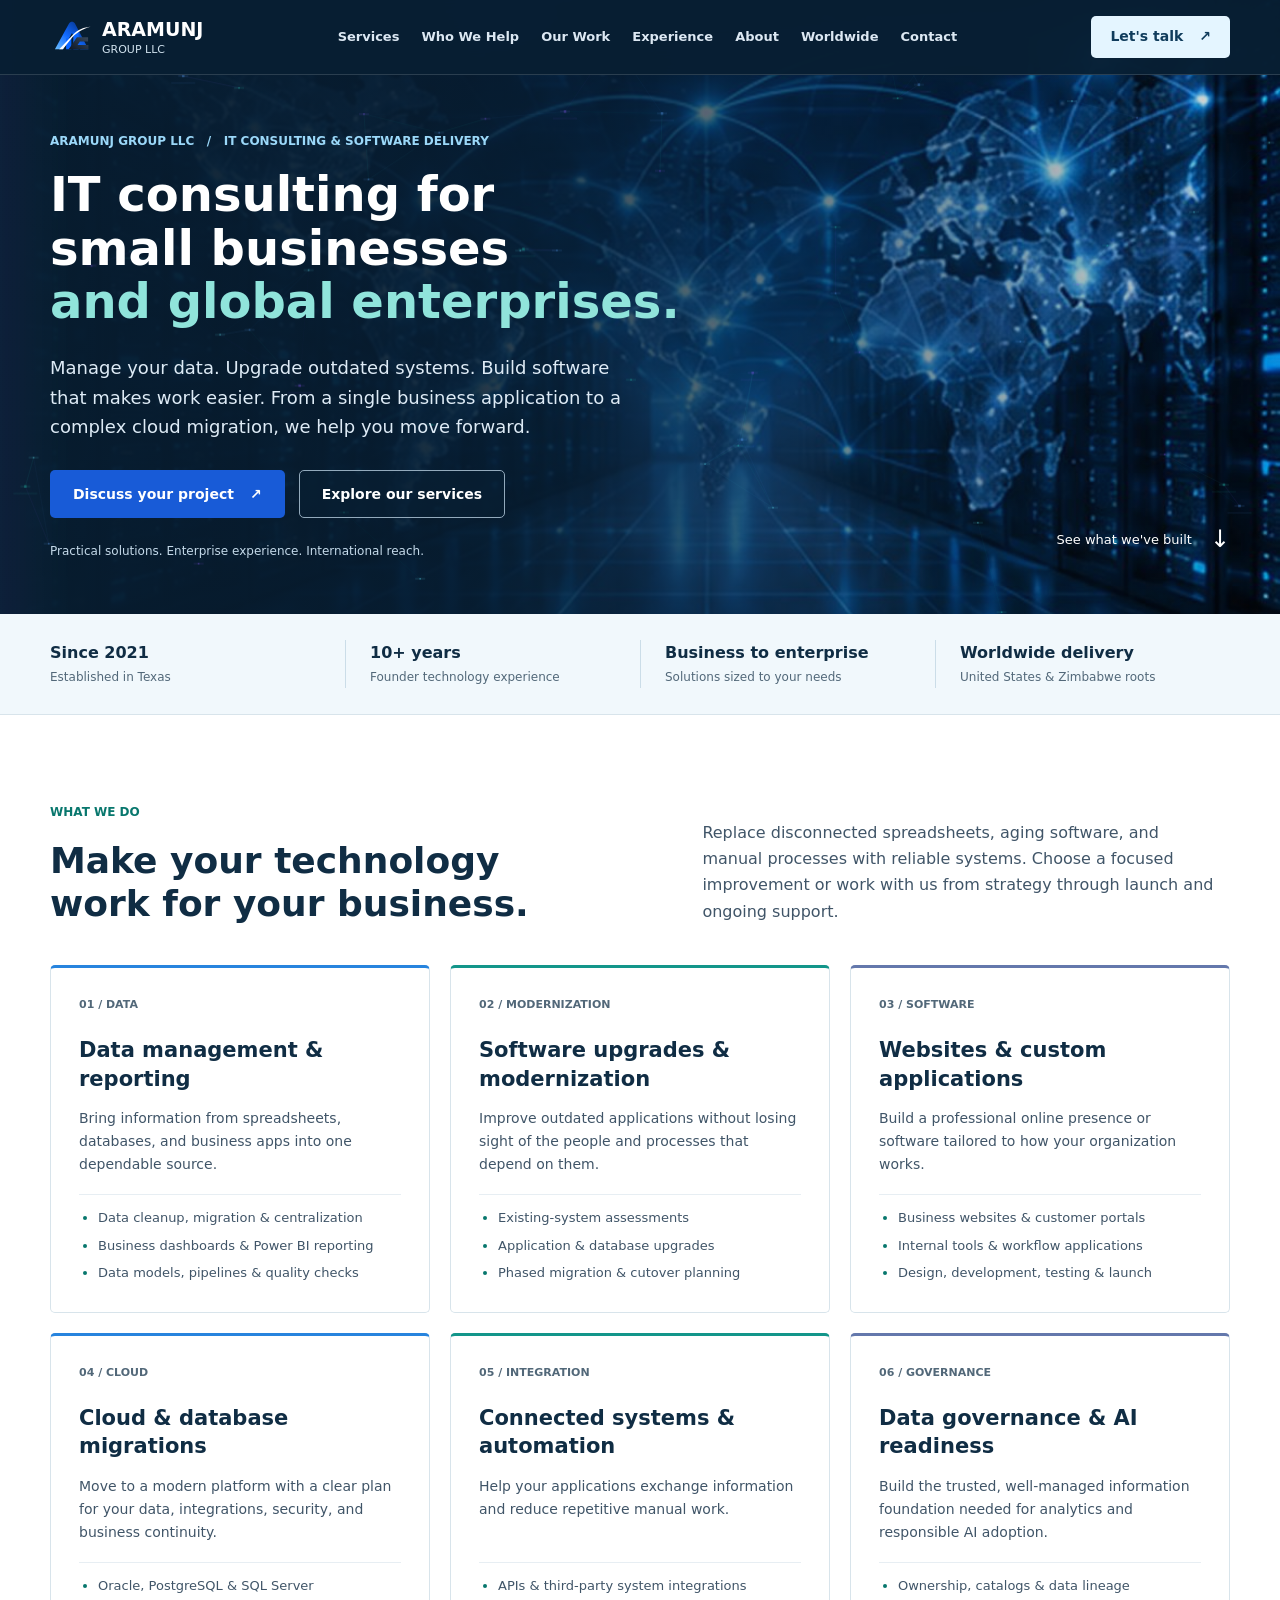
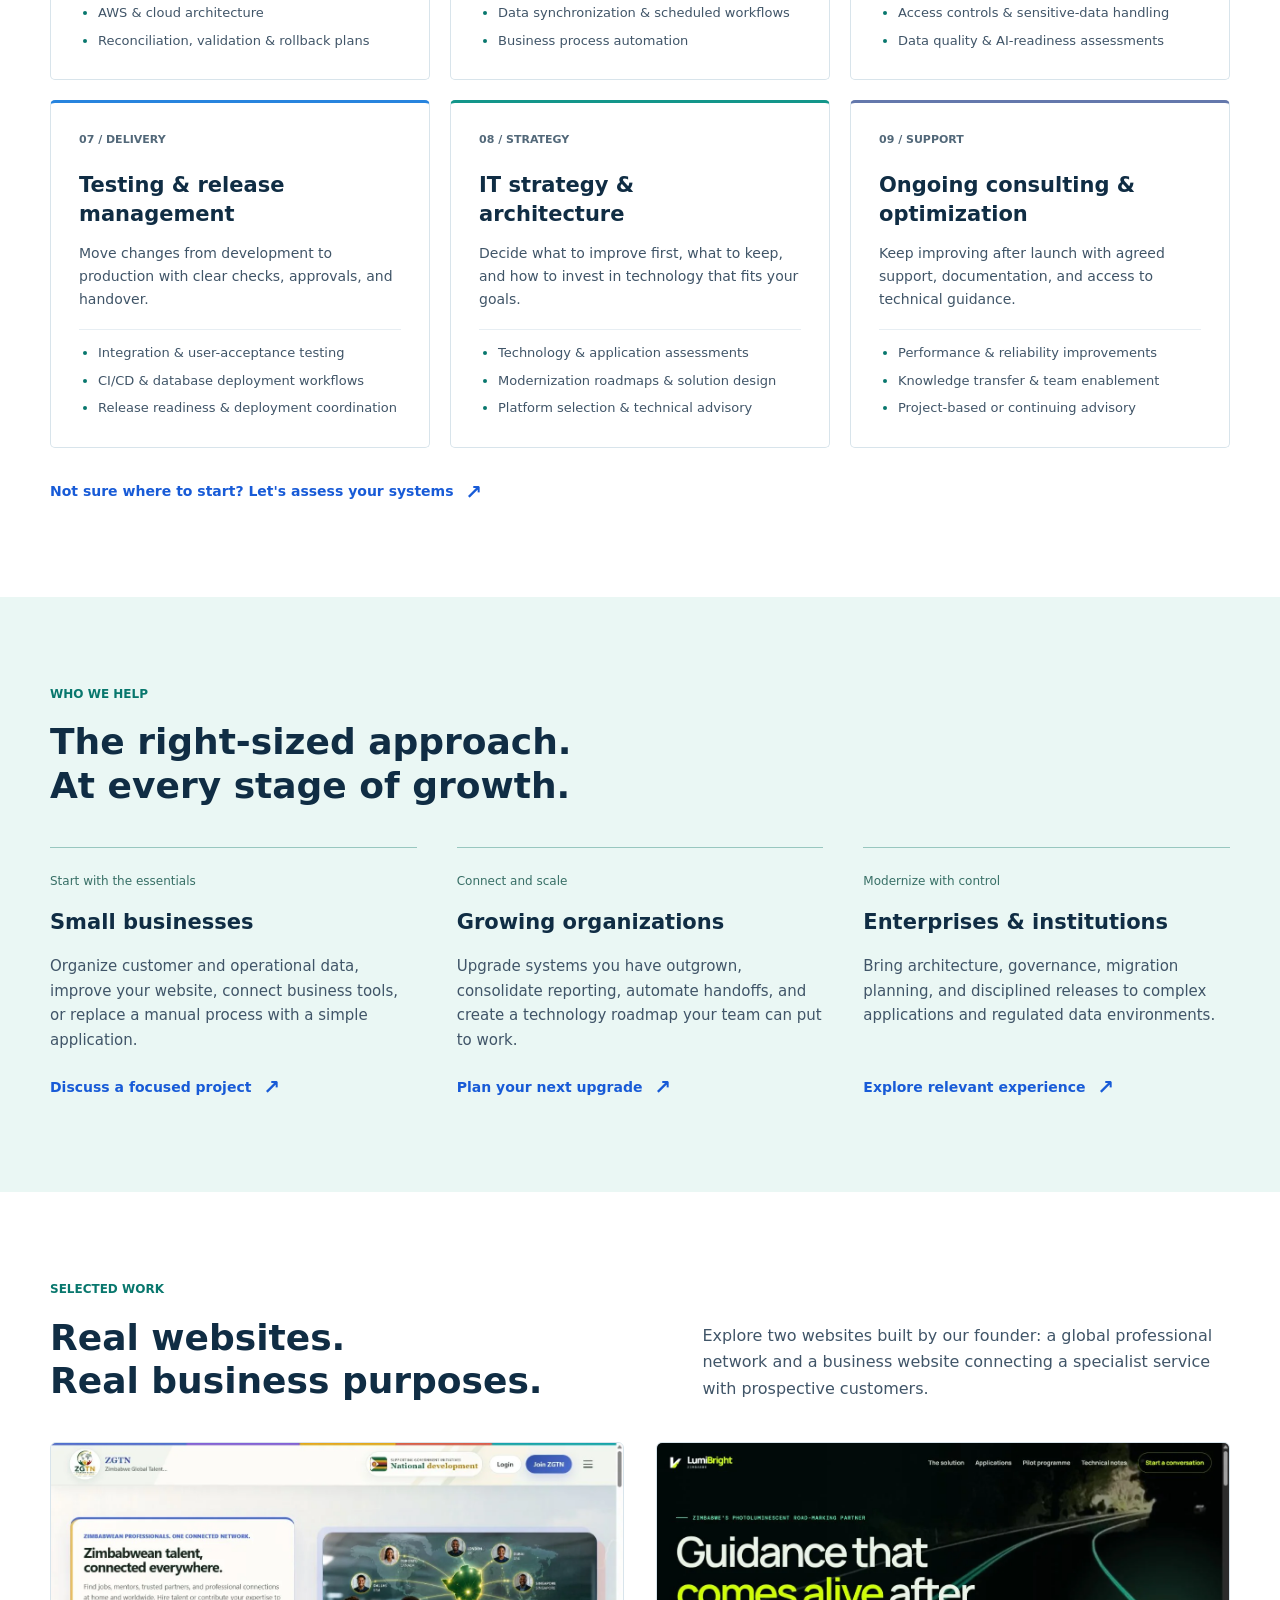
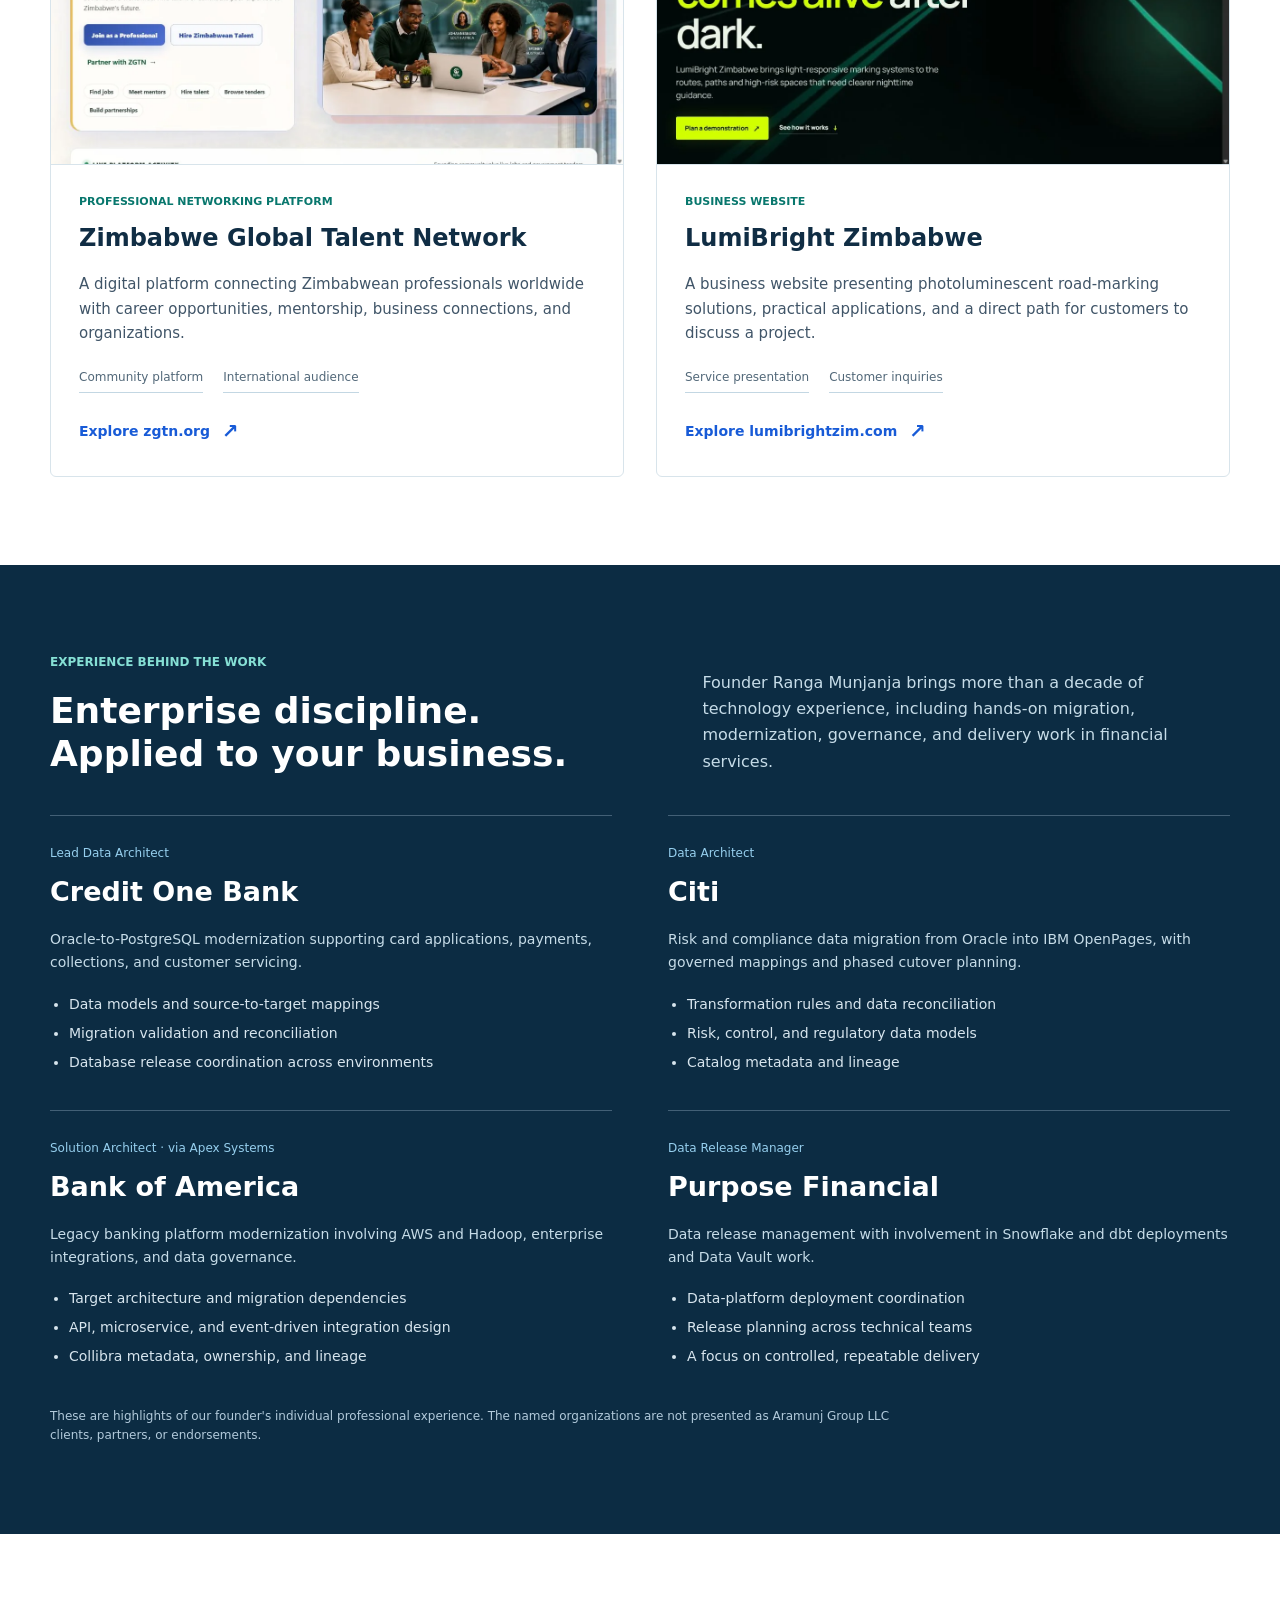
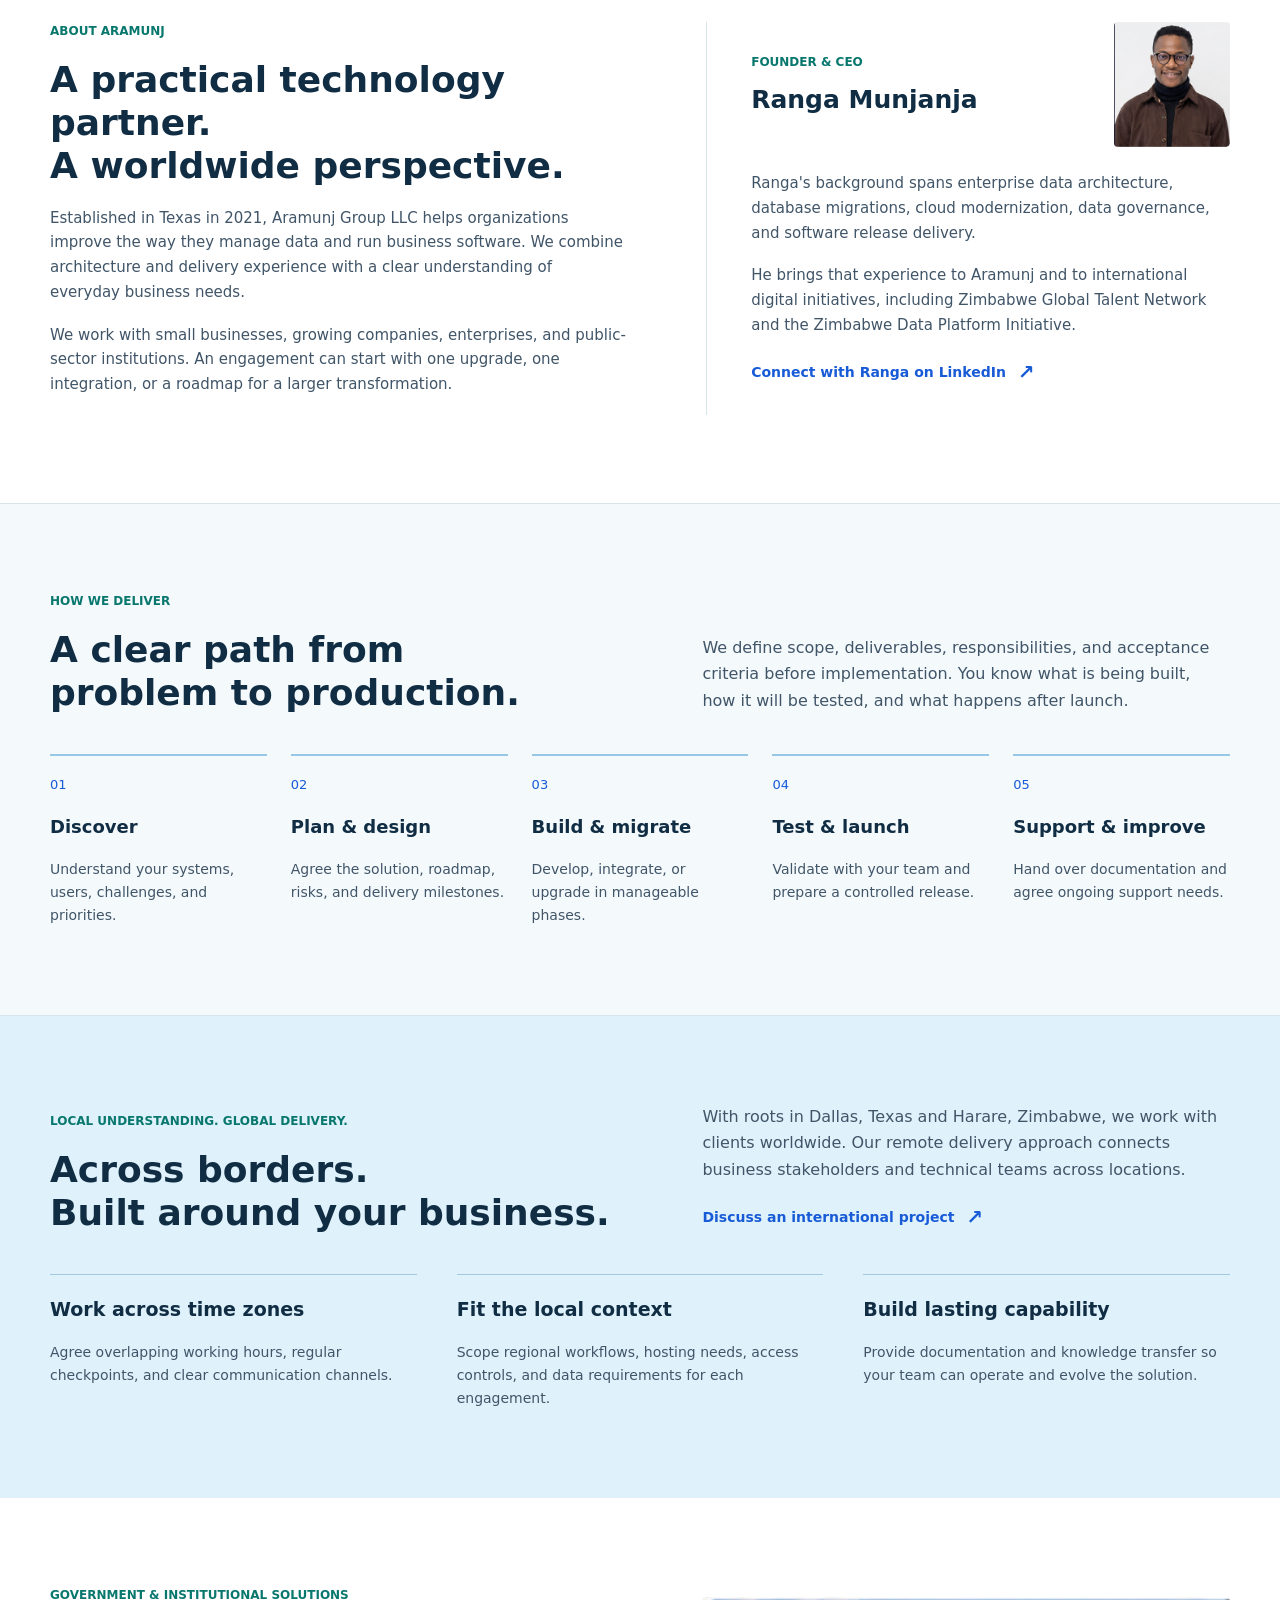
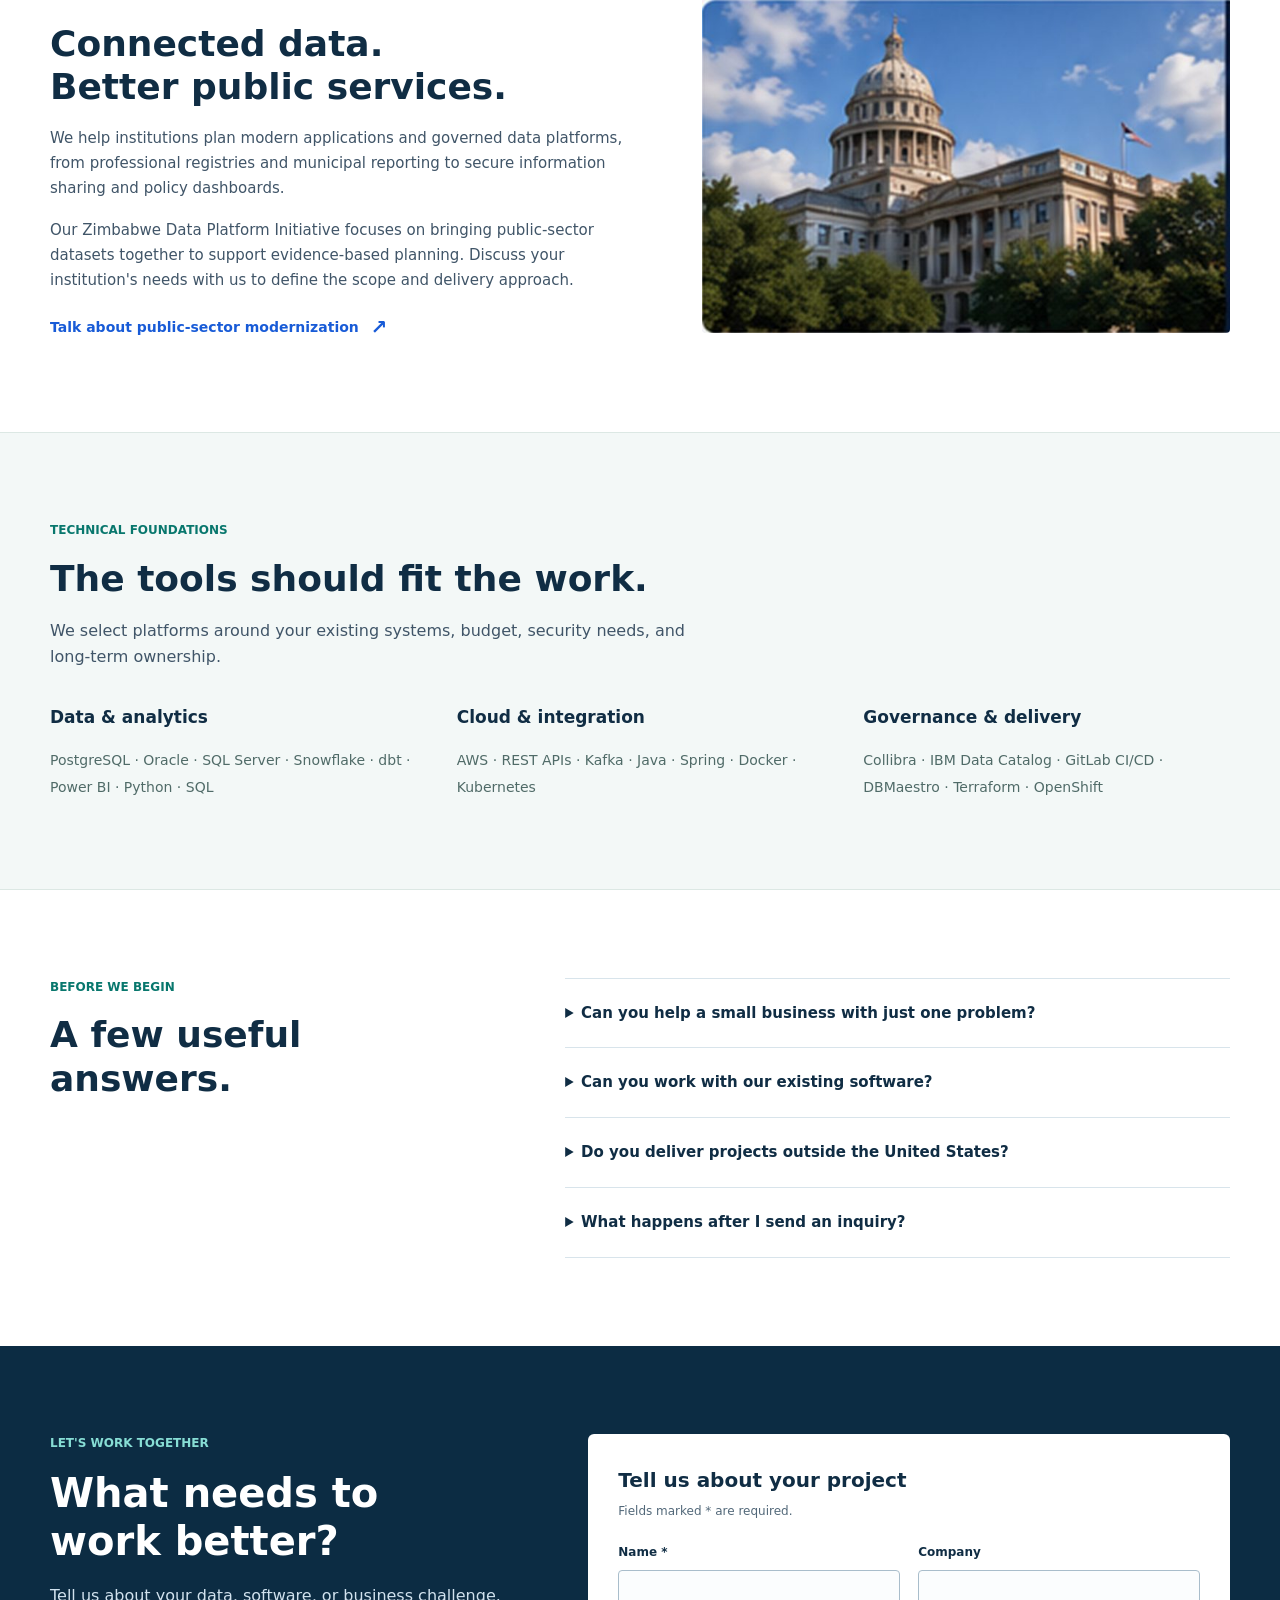
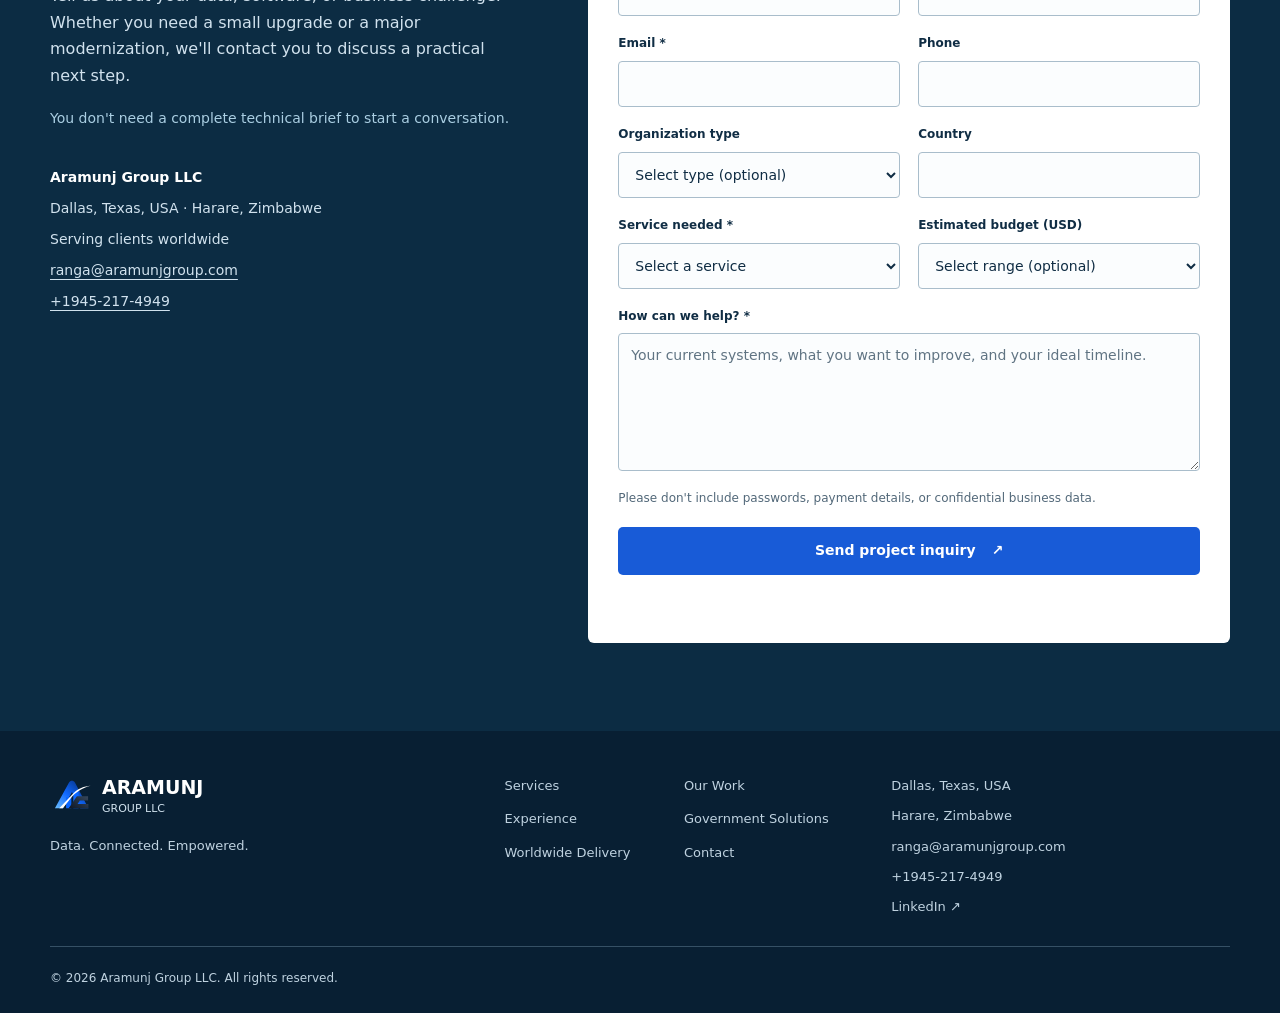
==== commit e2131eda: "Update public contact email and phone display" ====
--- a/index.html
+++ b/index.html
@@ -64,8 +64,8 @@
             "addressCountry": "ZW"
           }
         ],
-        "email": "aramunj@icloud.com",
-        "telephone": "+1-945-217-4949",
+        "email": "ranga@aramunjgroup.com",
+        "telephone": "+19452174949",
         "areaServed": "Worldwide",
         "knowsAbout": [
           "Software modernization",
@@ -788,8 +788,8 @@
               <strong>Aramunj Group LLC</strong
               ><span>Dallas, Texas, USA &middot; Harare, Zimbabwe</span
               ><span>Serving clients worldwide</span
-              ><a href="mailto:aramunj@icloud.com">aramunj@icloud.com</a
-              ><a href="tel:+19452174949">+1 945-217-4949</a>
+              ><a href="mailto:ranga@aramunjgroup.com">ranga@aramunjgroup.com</a
+              ><a href="tel:+19452174949">+1945-217-4949</a>
             </address>
           </div>
           <form id="leadForm" class="lead-form" aria-label="Project inquiry">
@@ -916,8 +916,8 @@
         </nav>
         <div class="footer-contact">
           <span>Dallas, Texas, USA</span><span>Harare, Zimbabwe</span
-          ><a href="mailto:aramunj@icloud.com">aramunj@icloud.com</a
-          ><a href="tel:+19452174949">+1 945-217-4949</a
+          ><a href="mailto:ranga@aramunjgroup.com">ranga@aramunjgroup.com</a
+          ><a href="tel:+19452174949">+1945-217-4949</a
           ><a
             href="https://www.linkedin.com/in/ranga-munjanja-940926229"
             target="_blank"
@@ -931,6 +931,6 @@
         &copy; 2026 Aramunj Group LLC. All rights reserved.
       </p>
     </footer>
-    <script src="script.js?v=20261015-1" defer></script>
+    <script src="script.js?v=20261110-1" defer></script>
   </body>
 </html>
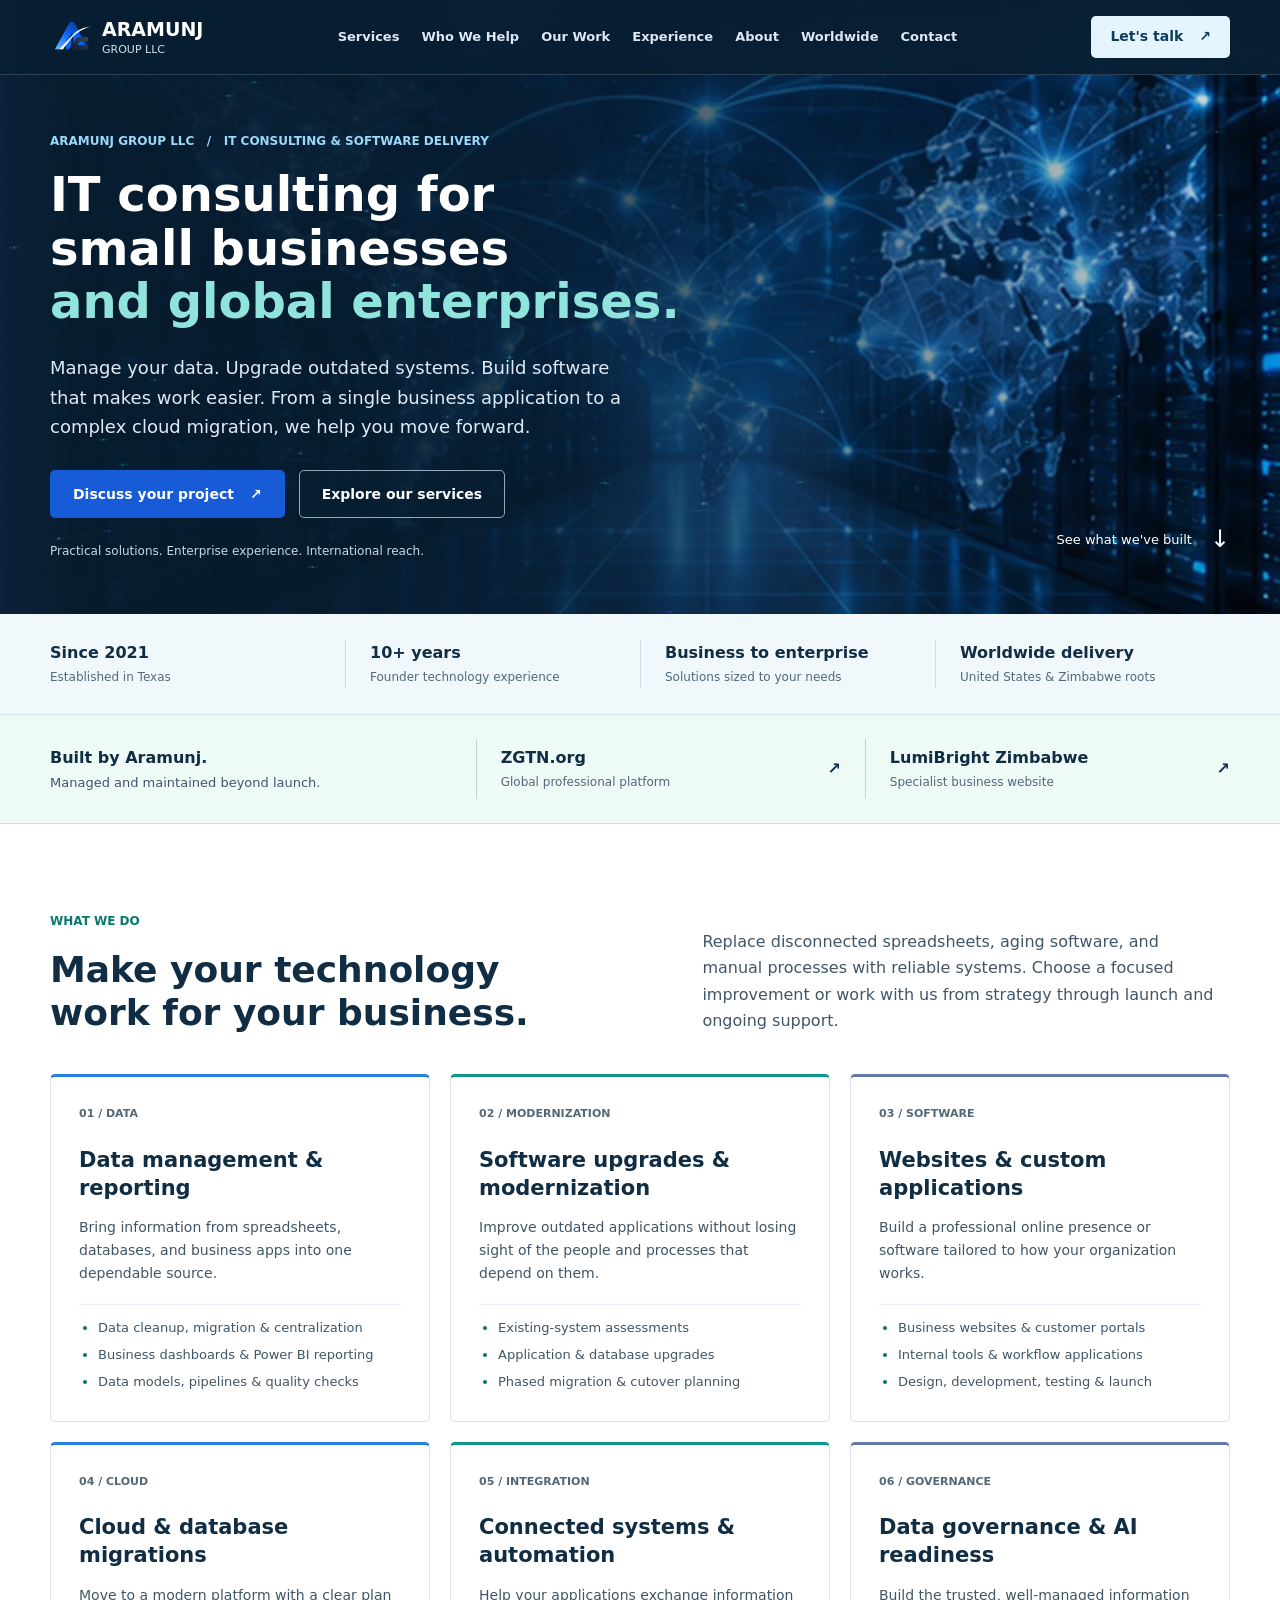
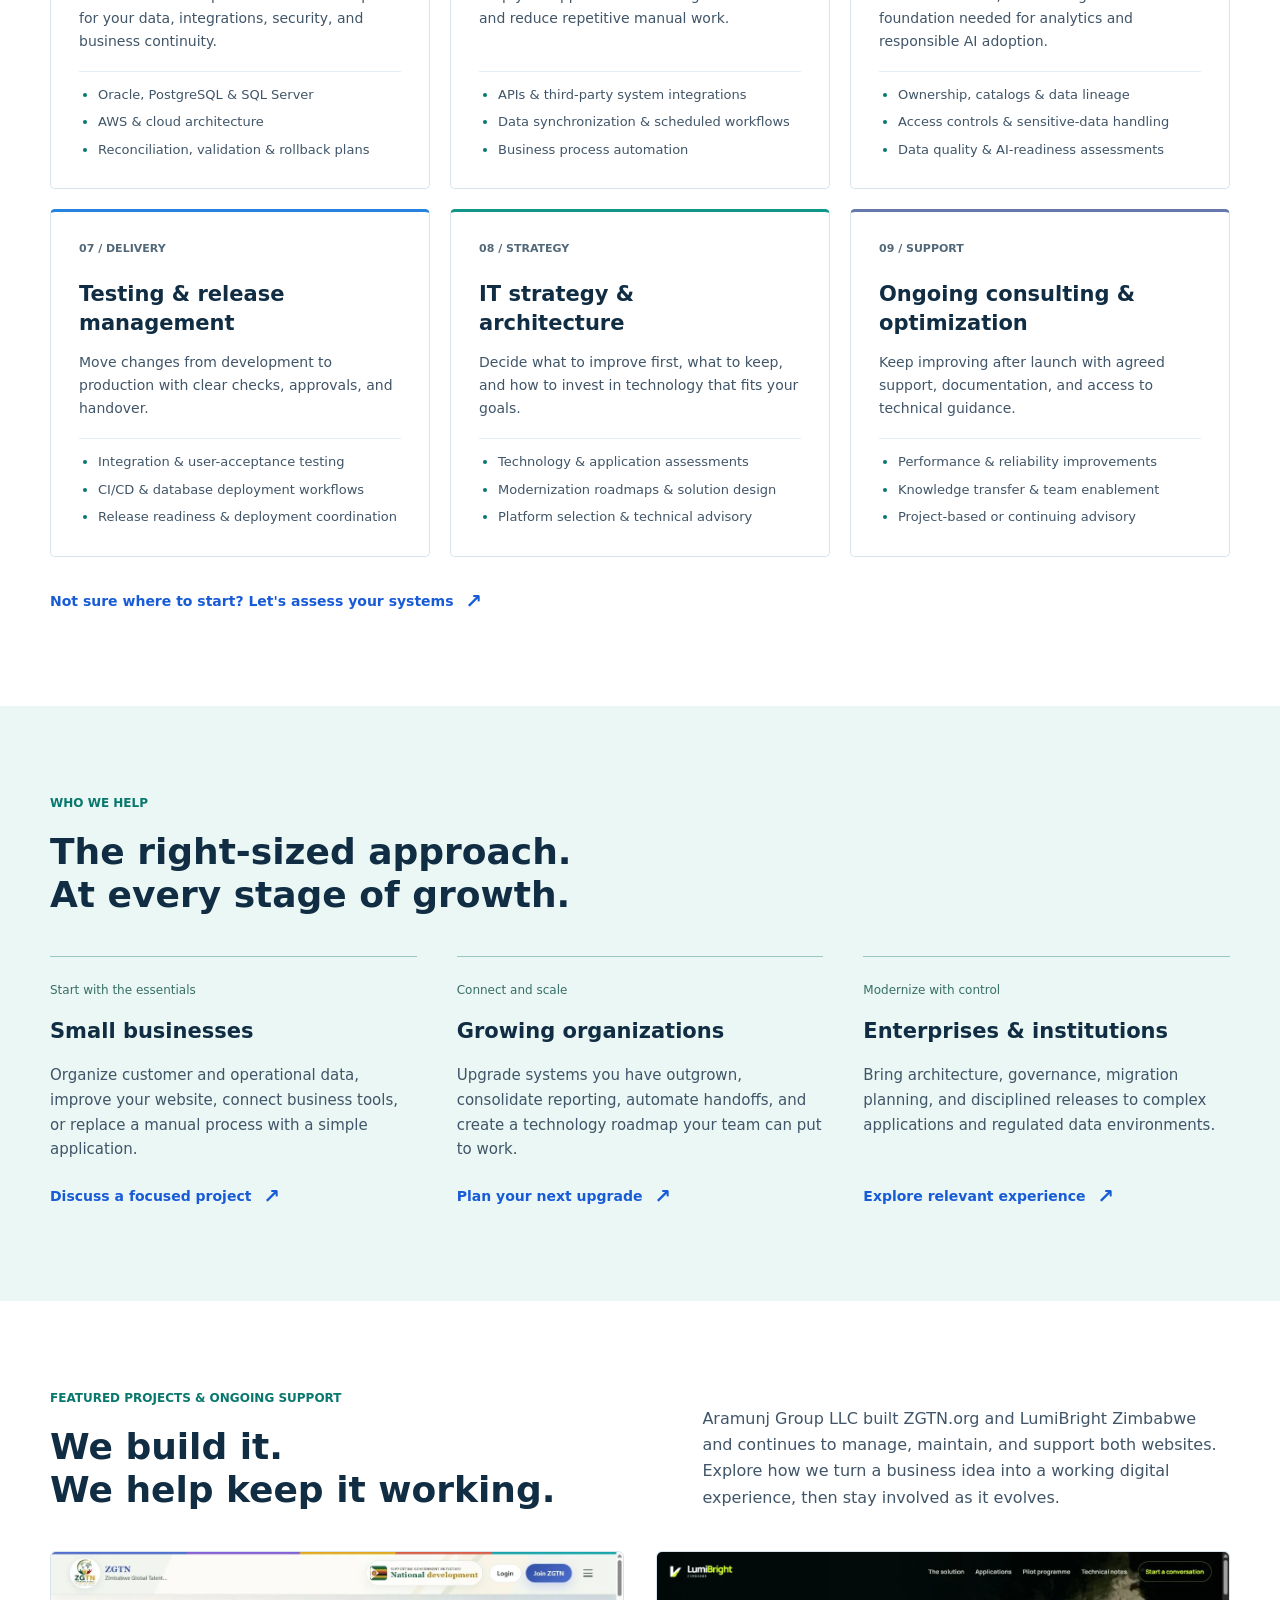
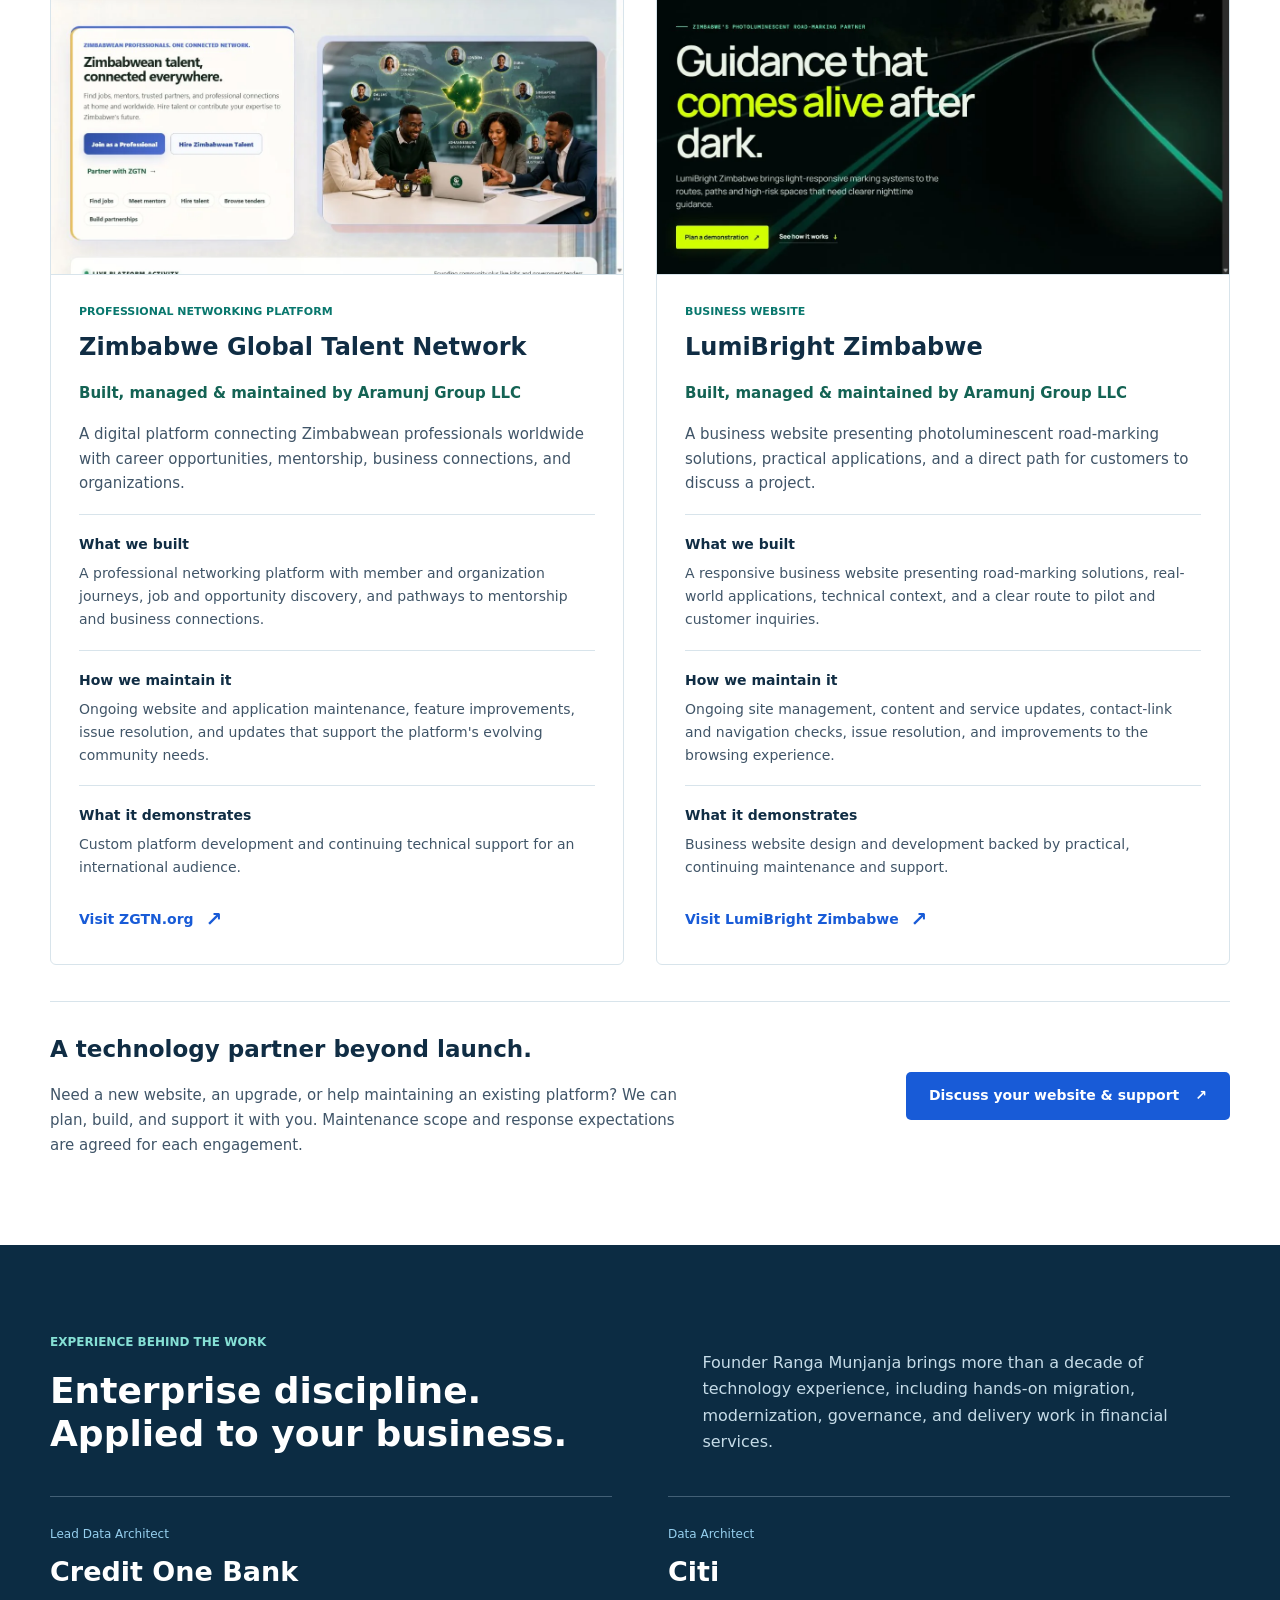
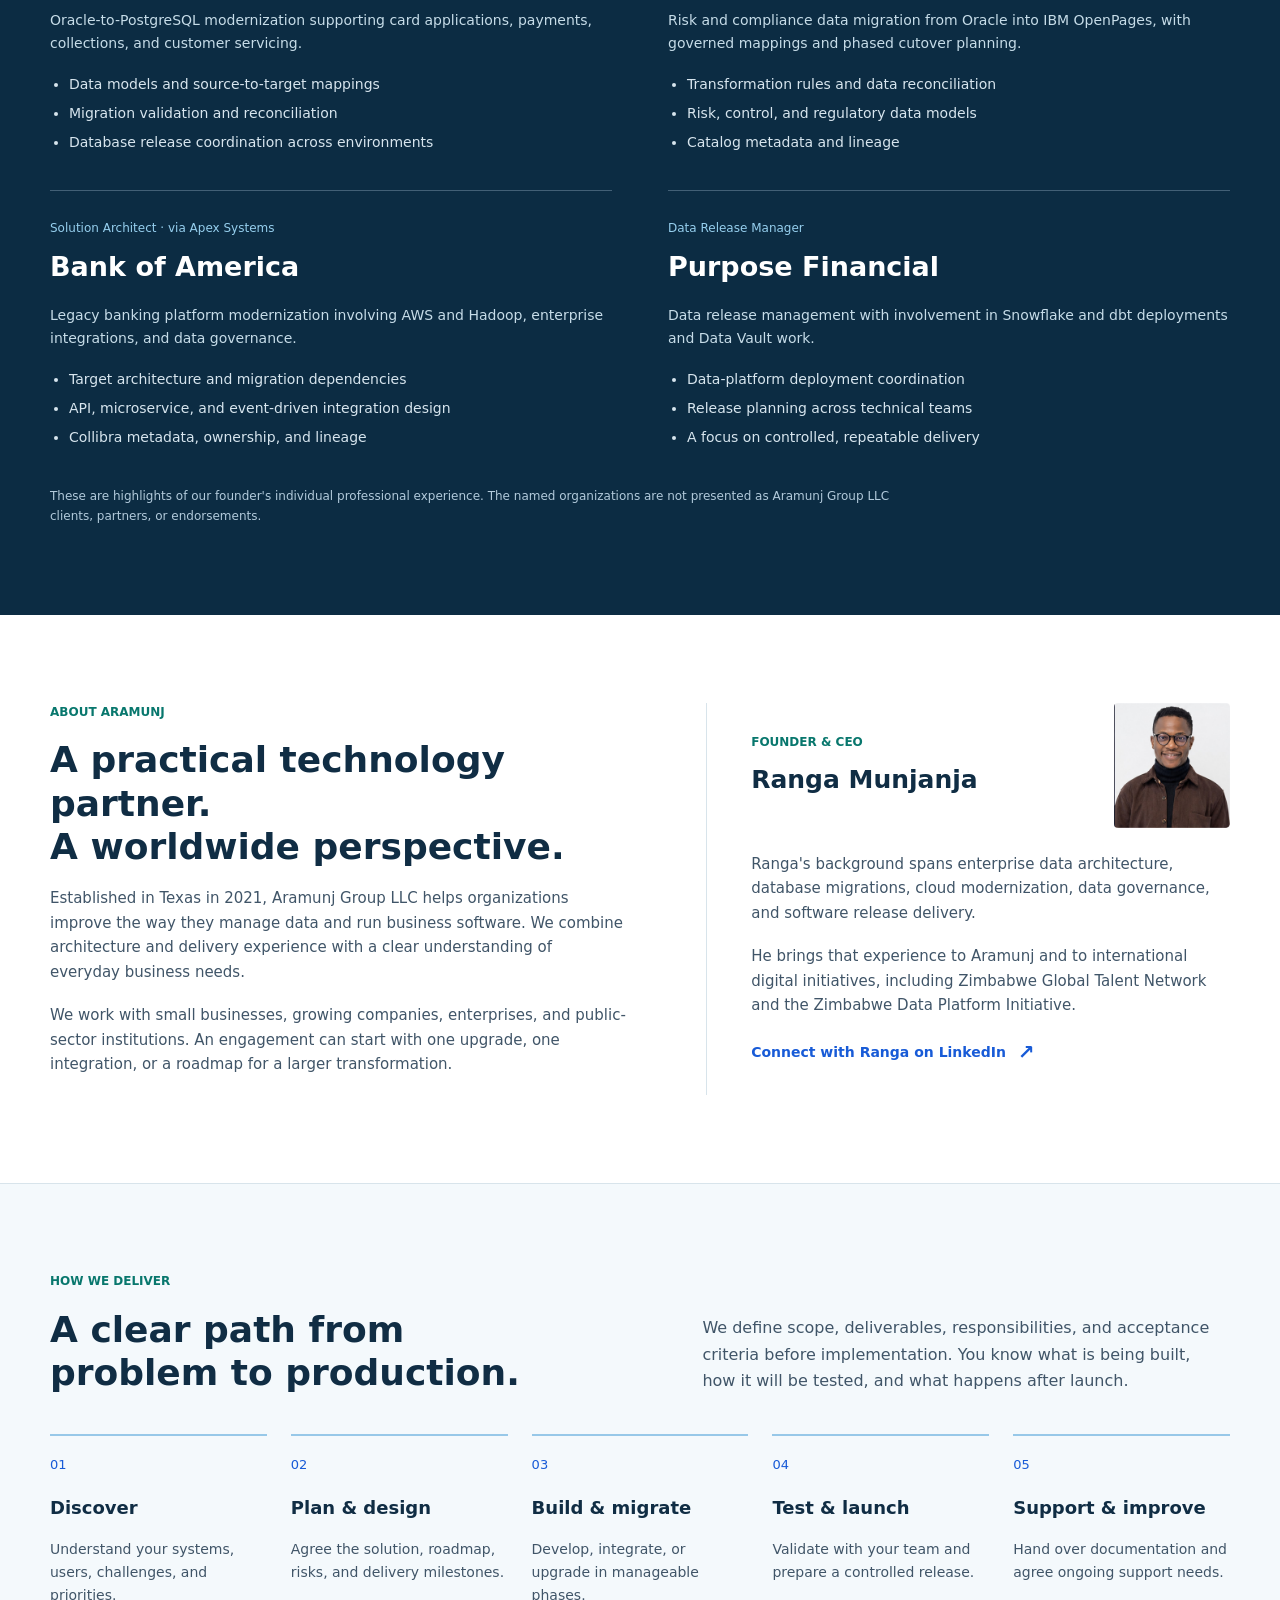
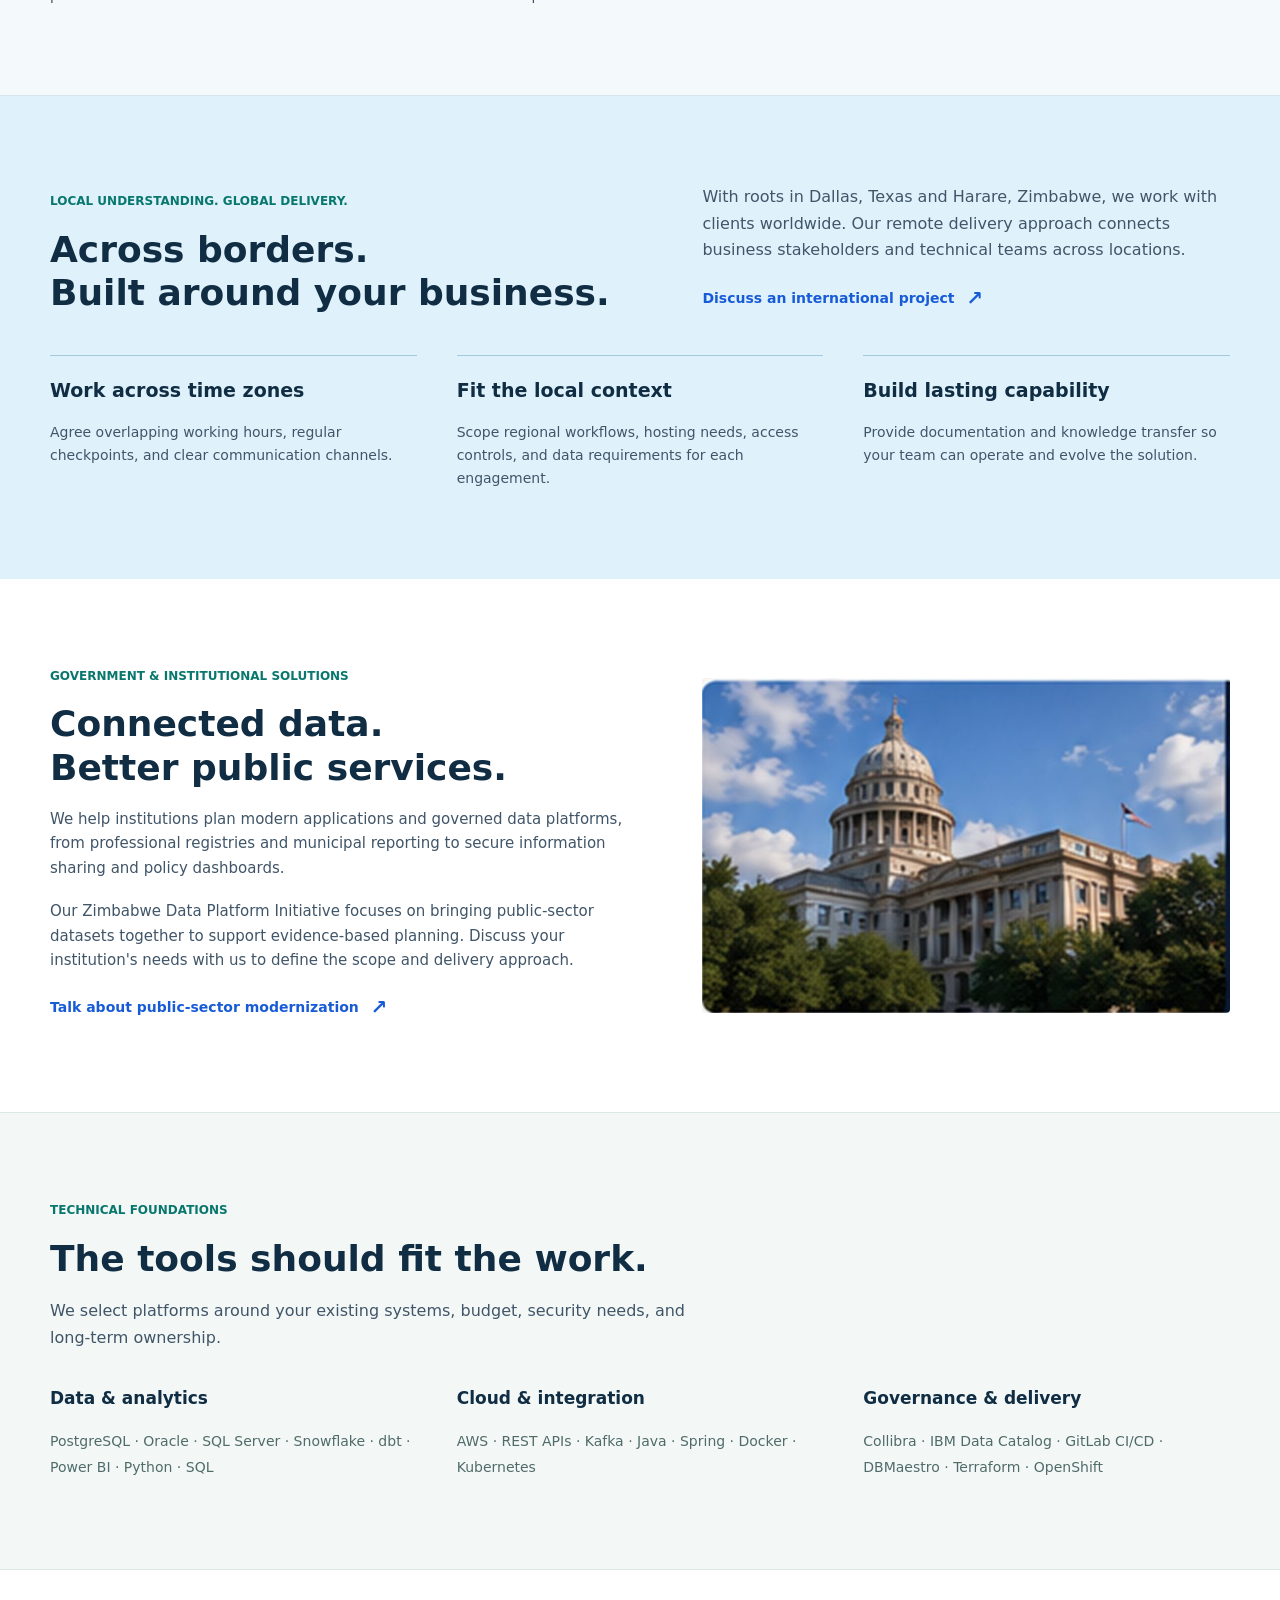
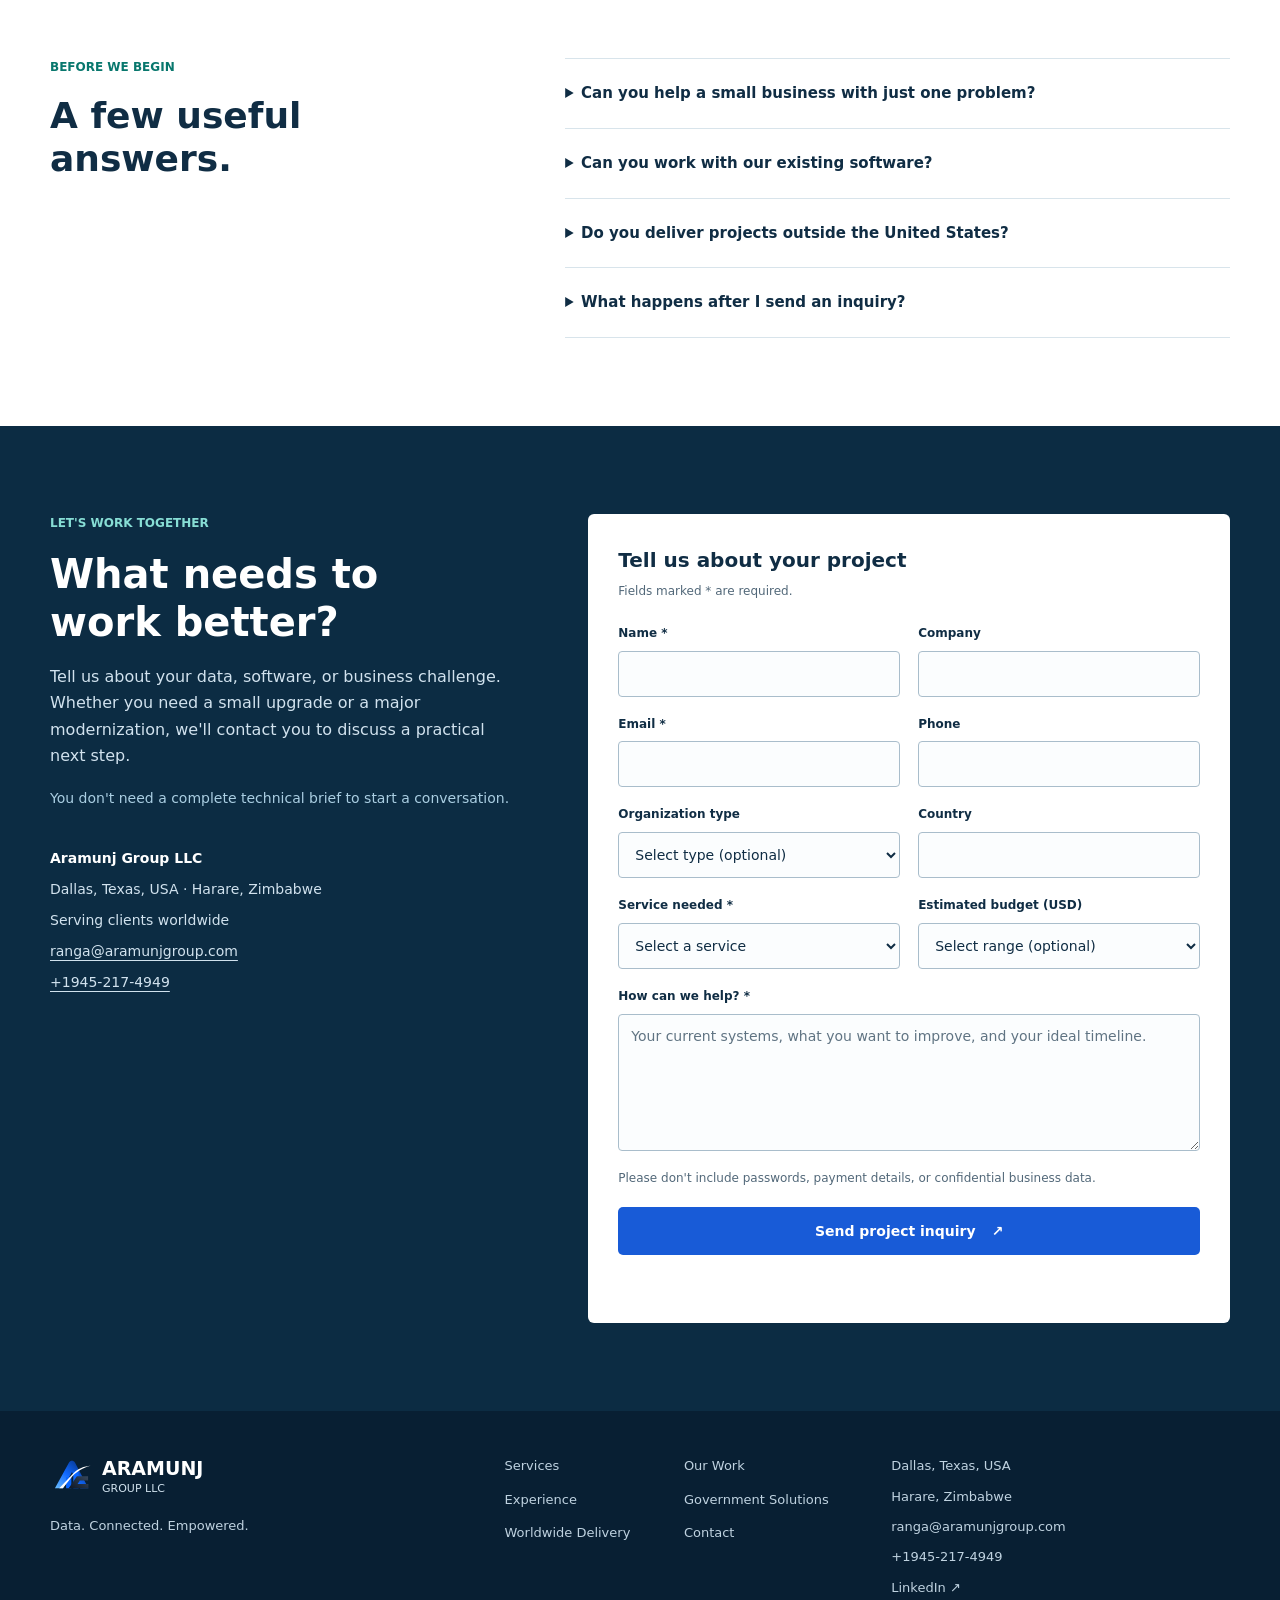
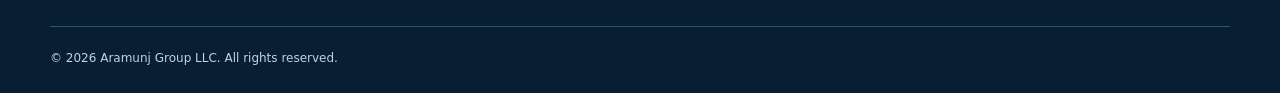
==== commit f3fa64e8: "Highlight ZGTN and LumiBright build and ongoing support" ====
--- a/index.html
+++ b/index.html
@@ -34,7 +34,7 @@
       href="assets/enterprise-data-platform.jpg"
       fetchpriority="high"
     />
-    <link rel="stylesheet" href="styles.css?v=20261015-1" />
+    <link rel="stylesheet" href="styles.css?v=20261111-1" />
     <script type="application/ld+json">
       {
         "@context": "https://schema.org",
@@ -165,6 +165,22 @@
         </div>
       </div>
 
+      <aside class="project-spotlight" aria-label="Featured Aramunj projects">
+        <p>
+          <strong>Built by Aramunj.</strong
+          ><span>Managed and maintained beyond launch.</span>
+        </p>
+        <a href="#project-zgtn"
+          ><span>ZGTN.org</span><small>Global professional platform</small
+          ><span aria-hidden="true">&#8599;</span></a
+        >
+        <a href="#project-lumibright"
+          ><span>LumiBright Zimbabwe</span
+          ><small>Specialist business website</small
+          ><span aria-hidden="true">&#8599;</span></a
+        >
+      </aside>
+
       <section class="section services" id="services">
         <div class="section-intro reveal">
           <div>
@@ -358,17 +374,22 @@
       <section class="section portfolio" id="work">
         <div class="section-intro reveal">
           <div>
-            <p class="eyebrow">Selected work</p>
-            <h2>Real websites.<br />Real business purposes.</h2>
+            <p class="eyebrow">Featured projects & ongoing support</p>
+            <h2>We build it.<br />We help keep it working.</h2>
           </div>
           <p>
-            Explore two websites built by our founder: a global professional
-            network and a business website connecting a specialist service with
-            prospective customers.
+            Aramunj Group LLC built ZGTN.org and LumiBright Zimbabwe and
+            continues to manage, maintain, and support both websites. Explore
+            how we turn a business idea into a working digital experience, then
+            stay involved as it evolves.
           </p>
         </div>
         <div class="portfolio-grid">
-          <article class="project-card reveal">
+          <article
+            class="project-card reveal"
+            id="project-zgtn"
+            aria-labelledby="project-zgtn-title"
+          >
             <a
               class="project-image"
               href="https://zgtn.org/"
@@ -385,27 +406,55 @@
             /></a>
             <div class="project-copy">
               <p class="eyebrow">Professional networking platform</p>
-              <h3>Zimbabwe Global Talent Network</h3>
+              <h3 id="project-zgtn-title">Zimbabwe Global Talent Network</h3>
+              <p class="project-role">
+                Built, managed & maintained by Aramunj Group LLC
+              </p>
               <p>
                 A digital platform connecting Zimbabwean professionals worldwide
                 with career opportunities, mentorship, business connections, and
                 organizations.
               </p>
-              <div class="project-tags">
-                <span>Community platform</span
-                ><span>International audience</span>
-              </div>
+              <dl class="project-details">
+                <div>
+                  <dt>What we built</dt>
+                  <dd>
+                    A professional networking platform with member and
+                    organization journeys, job and opportunity discovery, and
+                    pathways to mentorship and business connections.
+                  </dd>
+                </div>
+                <div>
+                  <dt>How we maintain it</dt>
+                  <dd>
+                    Ongoing website and application maintenance, feature
+                    improvements, issue resolution, and updates that support the
+                    platform's evolving community needs.
+                  </dd>
+                </div>
+                <div>
+                  <dt>What it demonstrates</dt>
+                  <dd>
+                    Custom platform development and continuing technical support
+                    for an international audience.
+                  </dd>
+                </div>
+              </dl>
               <a
                 class="text-link"
                 href="https://zgtn.org/"
                 target="_blank"
                 rel="noopener noreferrer"
-                >Explore zgtn.org <span aria-hidden="true">&#8599;</span
+                >Visit ZGTN.org <span aria-hidden="true">&#8599;</span
                 ><span class="sr-only"> (opens in a new tab)</span></a
               >
             </div>
           </article>
-          <article class="project-card reveal">
+          <article
+            class="project-card reveal"
+            id="project-lumibright"
+            aria-labelledby="project-lumibright-title"
+          >
             <a
               class="project-image"
               href="https://lumibrightzim.com/"
@@ -422,26 +471,65 @@
             /></a>
             <div class="project-copy">
               <p class="eyebrow">Business website</p>
-              <h3>LumiBright Zimbabwe</h3>
+              <h3 id="project-lumibright-title">LumiBright Zimbabwe</h3>
+              <p class="project-role">
+                Built, managed & maintained by Aramunj Group LLC
+              </p>
               <p>
                 A business website presenting photoluminescent road-marking
                 solutions, practical applications, and a direct path for
                 customers to discuss a project.
               </p>
-              <div class="project-tags">
-                <span>Service presentation</span><span>Customer inquiries</span>
-              </div>
+              <dl class="project-details">
+                <div>
+                  <dt>What we built</dt>
+                  <dd>
+                    A responsive business website presenting road-marking
+                    solutions, real-world applications, technical context, and a
+                    clear route to pilot and customer inquiries.
+                  </dd>
+                </div>
+                <div>
+                  <dt>How we maintain it</dt>
+                  <dd>
+                    Ongoing site management, content and service updates,
+                    contact-link and navigation checks, issue resolution, and
+                    improvements to the browsing experience.
+                  </dd>
+                </div>
+                <div>
+                  <dt>What it demonstrates</dt>
+                  <dd>
+                    Business website design and development backed by practical,
+                    continuing maintenance and support.
+                  </dd>
+                </div>
+              </dl>
               <a
                 class="text-link"
                 href="https://lumibrightzim.com/"
                 target="_blank"
                 rel="noopener noreferrer"
-                >Explore lumibrightzim.com
+                >Visit LumiBright Zimbabwe
                 <span aria-hidden="true">&#8599;</span
                 ><span class="sr-only"> (opens in a new tab)</span></a
               >
             </div>
           </article>
+        </div>
+        <div class="portfolio-support reveal">
+          <div>
+            <h3>A technology partner beyond launch.</h3>
+            <p>
+              Need a new website, an upgrade, or help maintaining an existing
+              platform? We can plan, build, and support it with you. Maintenance
+              scope and response expectations are agreed for each engagement.
+            </p>
+          </div>
+          <a class="button primary" href="#contact"
+            >Discuss your website & support
+            <span aria-hidden="true">&#8599;</span></a
+          >
         </div>
       </section>
 
--- a/styles.css
+++ b/styles.css
@@ -468,6 +468,51 @@
   margin-top: auto;
 }
 
+.project-spotlight {
+  display: grid;
+  grid-template-columns: 1.1fr 1fr 1fr;
+  align-items: center;
+  gap: 24px;
+  padding: 24px var(--gutter);
+  background: #eefaf6;
+  border-bottom: 1px solid #c7e3d9;
+}
+.project-spotlight p {
+  margin: 0;
+  font-size: 13px;
+}
+.project-spotlight strong,
+.project-spotlight p span {
+  display: block;
+}
+.project-spotlight strong {
+  color: var(--ink);
+  font-size: 16px;
+}
+.project-spotlight a {
+  display: grid;
+  grid-template-columns: minmax(0, 1fr) auto;
+  gap: 2px 16px;
+  padding: 6px 0 6px 24px;
+  border-left: 1px solid #bad8cd;
+  color: var(--ink);
+  font-size: 16px;
+  font-weight: 650;
+}
+.project-spotlight a small {
+  grid-column: 1;
+  font-size: 12px;
+  font-weight: 400;
+  color: var(--muted);
+}
+.project-spotlight a > span[aria-hidden] {
+  grid-column: 2;
+  grid-row: 1 / 3;
+  align-self: center;
+}
+.project-spotlight a:hover {
+  color: #125db7;
+}
 .portfolio-grid {
   display: grid;
   grid-template-columns: repeat(2, minmax(0, 1fr));
@@ -513,18 +558,88 @@
 .project-copy p:not(.eyebrow) {
   font-size: 15px;
 }
-.project-tags {
+.project-copy .project-role {
+  color: #146354;
+  font-size: 13px;
+  font-weight: 650;
+  margin: 0 0 16px;
+}
+.project-details {
+  margin: 0 0 24px;
+}
+.project-details > div {
+  padding: 18px 0;
+  border-top: 1px solid var(--line);
+}
+.project-details > div:last-child {
+  padding-bottom: 0;
+}
+.project-details dt {
+  font-size: 14px;
+  color: var(--ink);
+  font-weight: 650;
+  margin-bottom: 6px;
+}
+.project-details dd {
+  margin: 0;
+  font-size: 14px;
+}
+.project-copy > .text-link {
+  margin-top: auto;
+}
+.project-card[id] {
+  scroll-margin-top: 20px;
+}
+.portfolio-support {
   display: flex;
-  flex-wrap: wrap;
-  gap: 8px 20px;
-  padding-top: 4px;
-  margin: auto 0 22px;
-  color: var(--muted);
-  font-size: 12px;
-}
-.project-tags span {
-  border-bottom: 1px solid #c3d7e3;
-  padding-bottom: 4px;
+  align-items: center;
+  gap: 32px;
+  justify-content: space-between;
+  margin-top: 36px;
+  padding-top: 32px;
+  border-top: 1px solid var(--line);
+}
+.portfolio-support h3 {
+  font-size: 23px;
+}
+.portfolio-support p {
+  max-width: 650px;
+  margin-bottom: 0;
+  font-size: 15px;
+}
+.portfolio-support .button {
+  flex-shrink: 0;
+}
+@media (max-width: 980px) {
+  .project-spotlight {
+    grid-template-columns: 1fr 1fr;
+  }
+  .project-spotlight > p {
+    grid-column: 1 / -1;
+  }
+  .project-spotlight a {
+    padding-left: 0;
+    border-left: 0;
+  }
+  .portfolio-support {
+    align-items: flex-start;
+    flex-direction: column;
+  }
+}
+@media (max-width: 650px) {
+  .project-spotlight {
+    grid-template-columns: 1fr;
+    gap: 16px;
+  }
+  .project-spotlight a {
+    border-top: 1px solid #bad8cd;
+    padding-top: 16px;
+  }
+  .portfolio-support .button {
+    width: 100%;
+    white-space: normal;
+    text-align: center;
+  }
 }
 
 .experience {
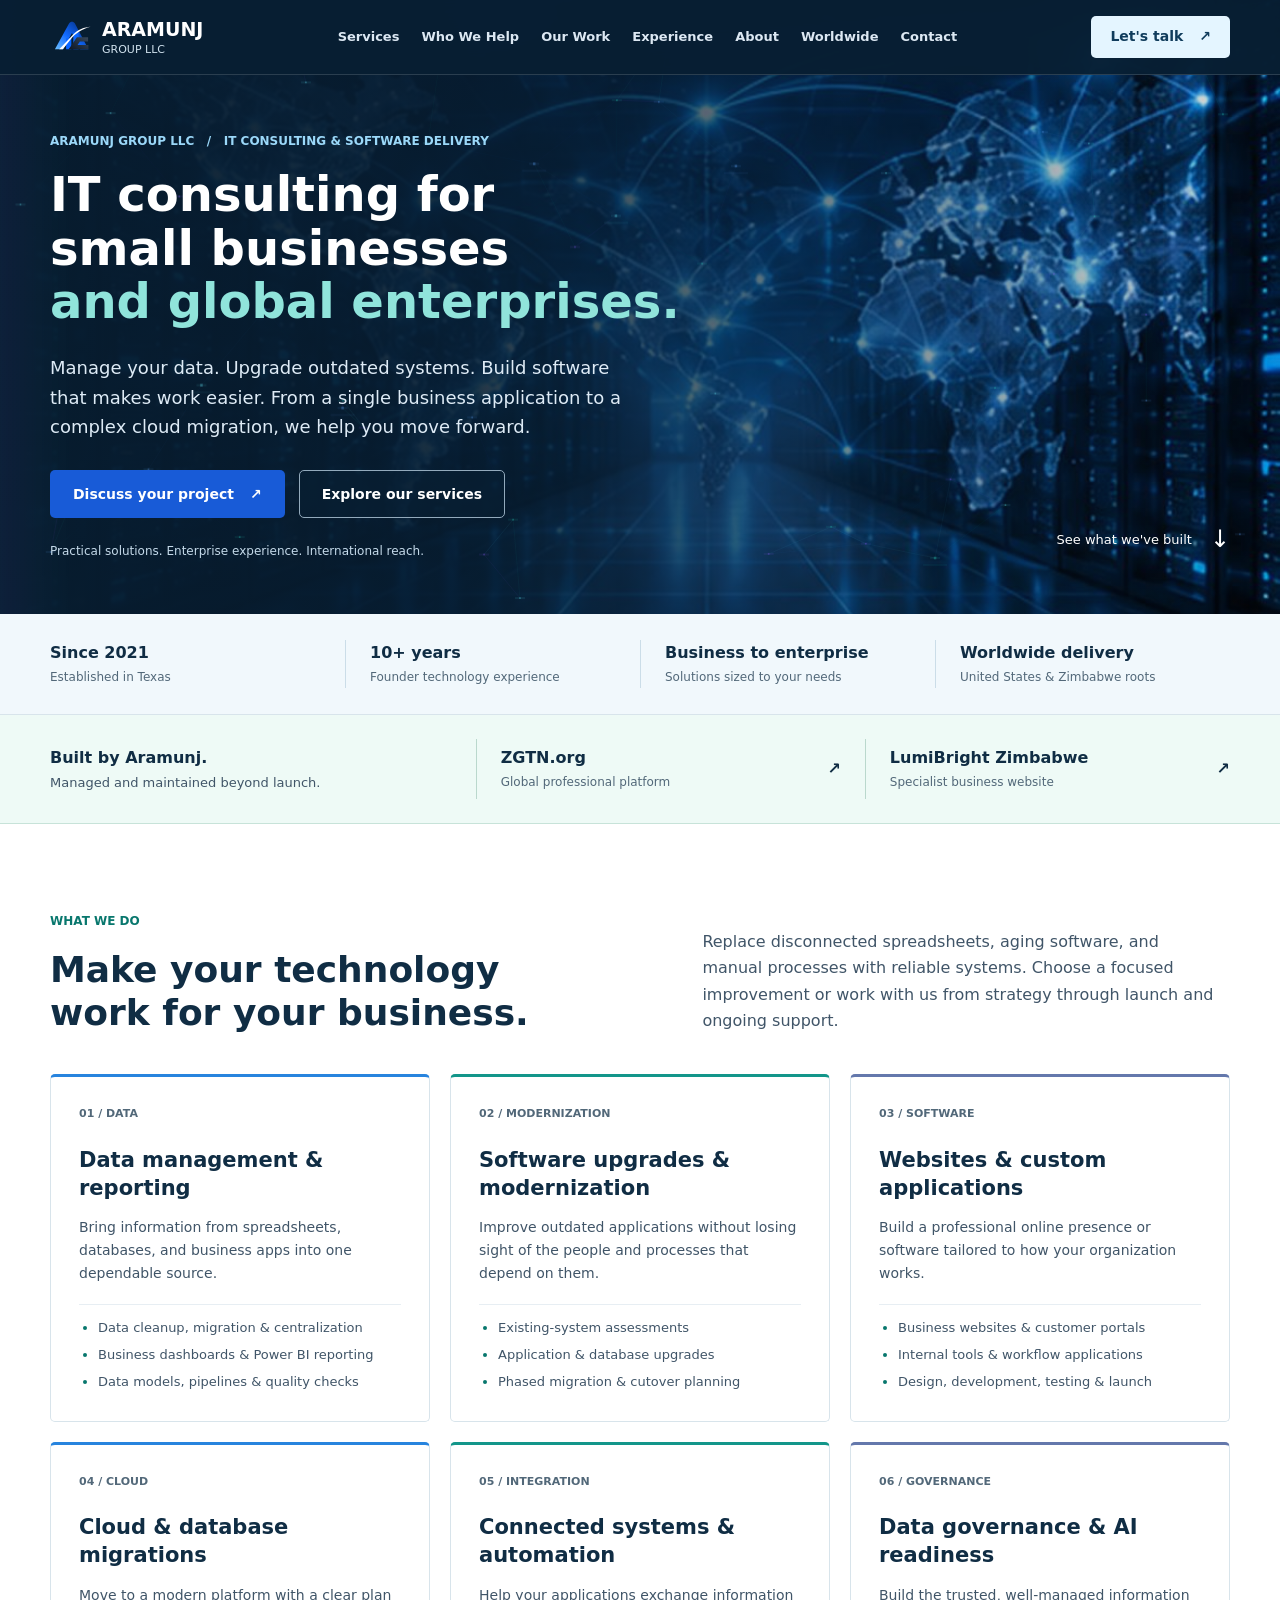
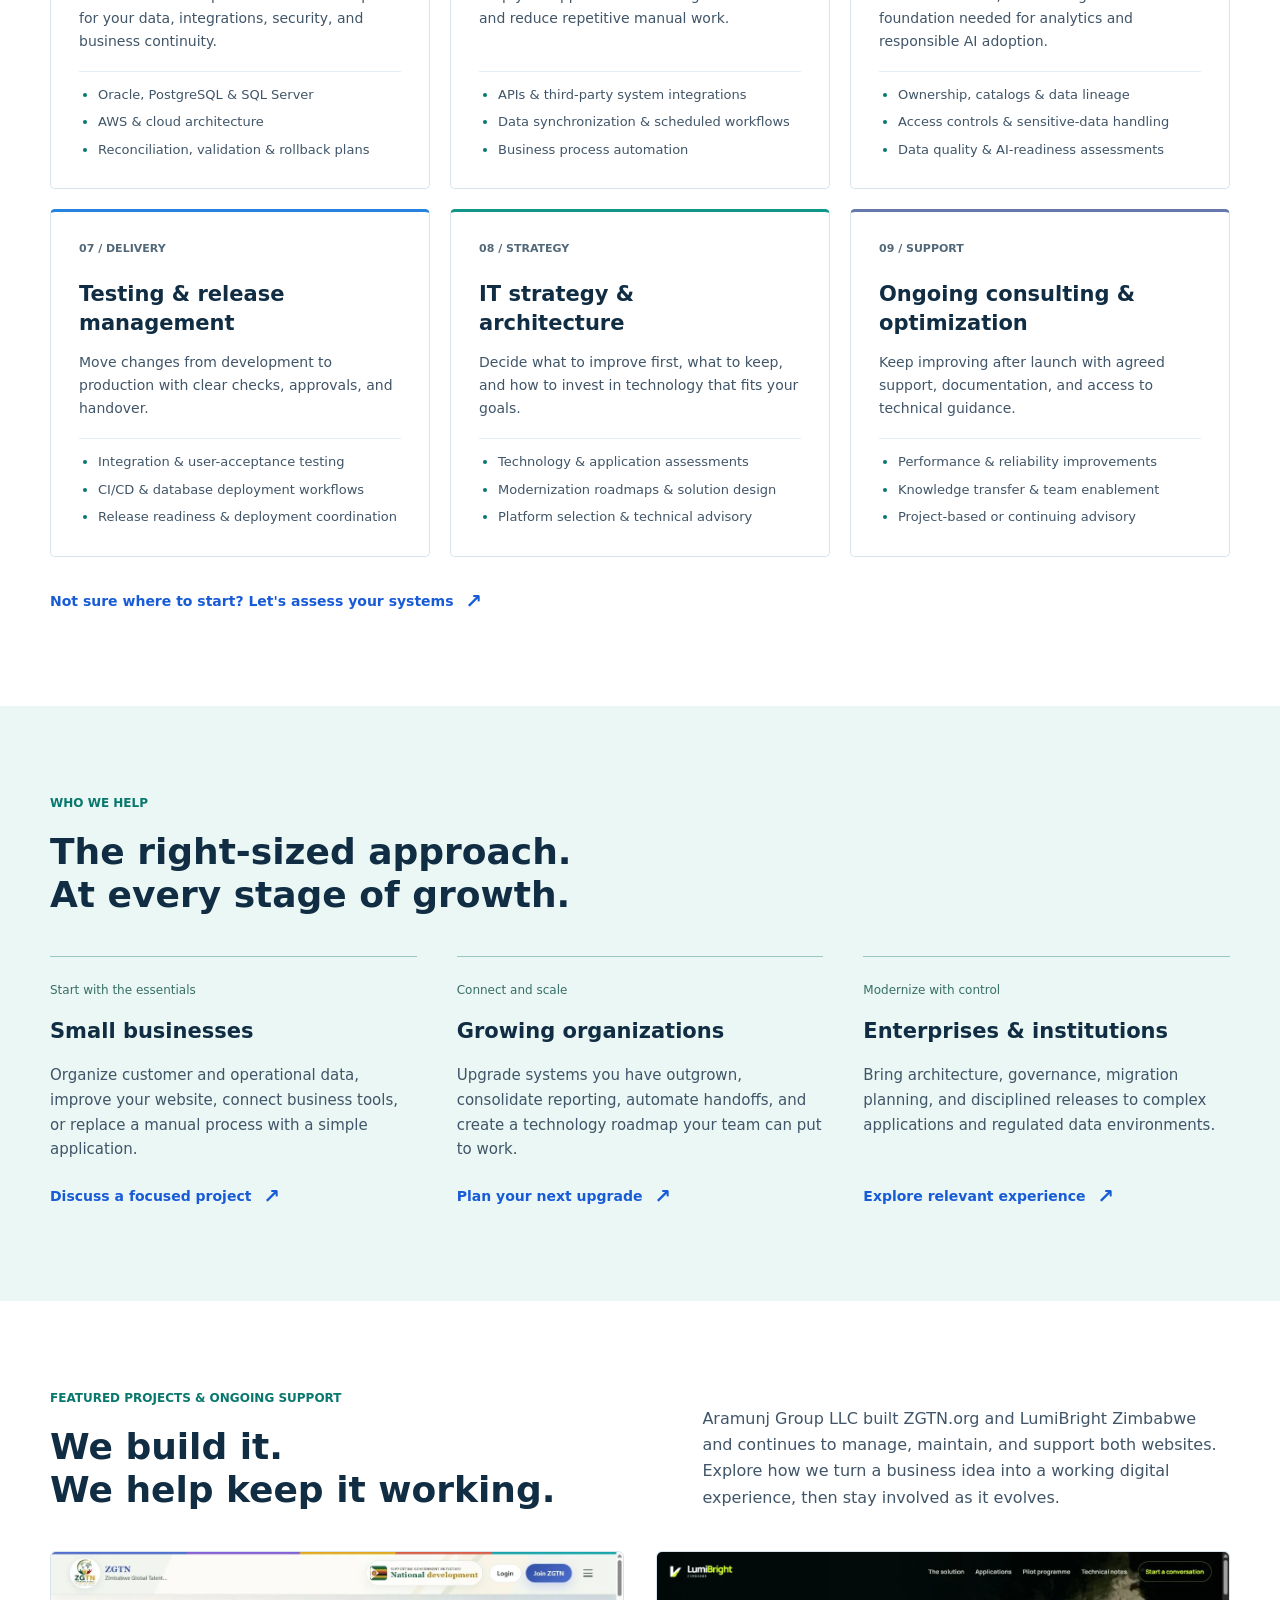
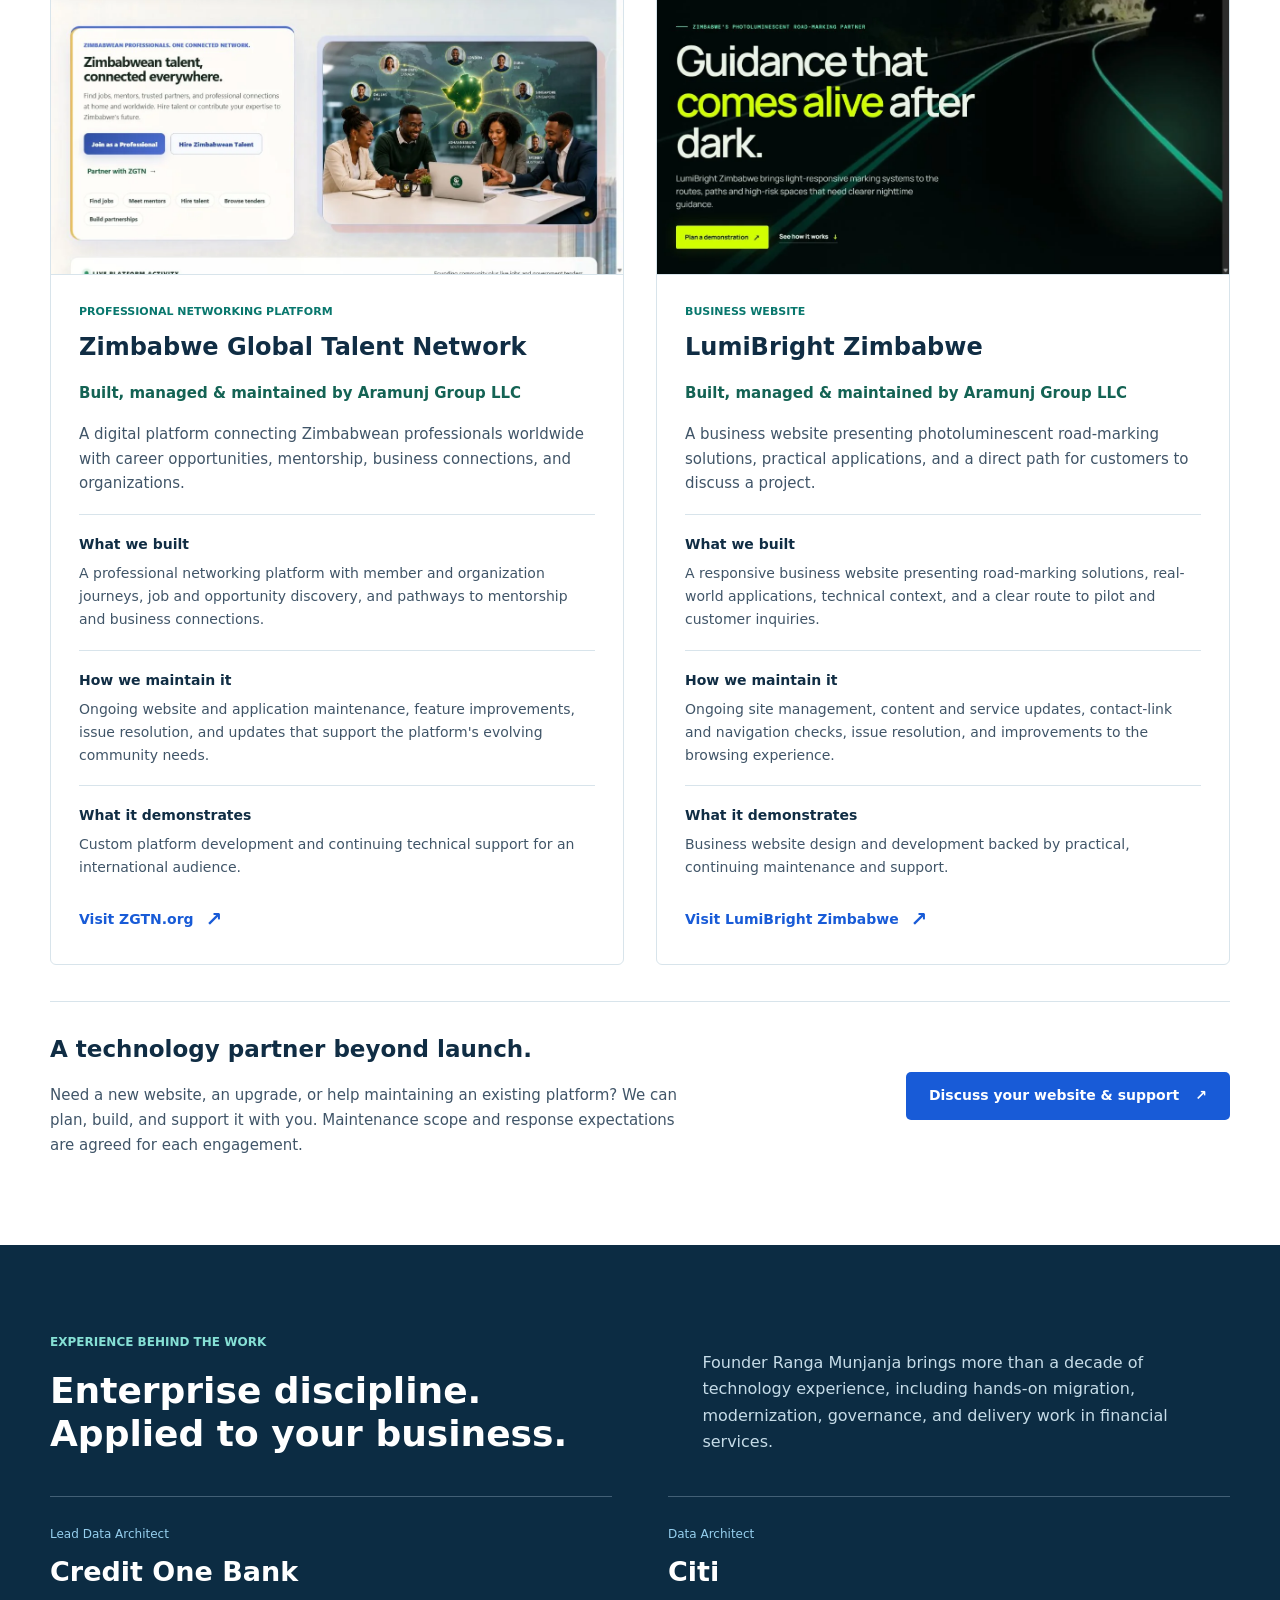
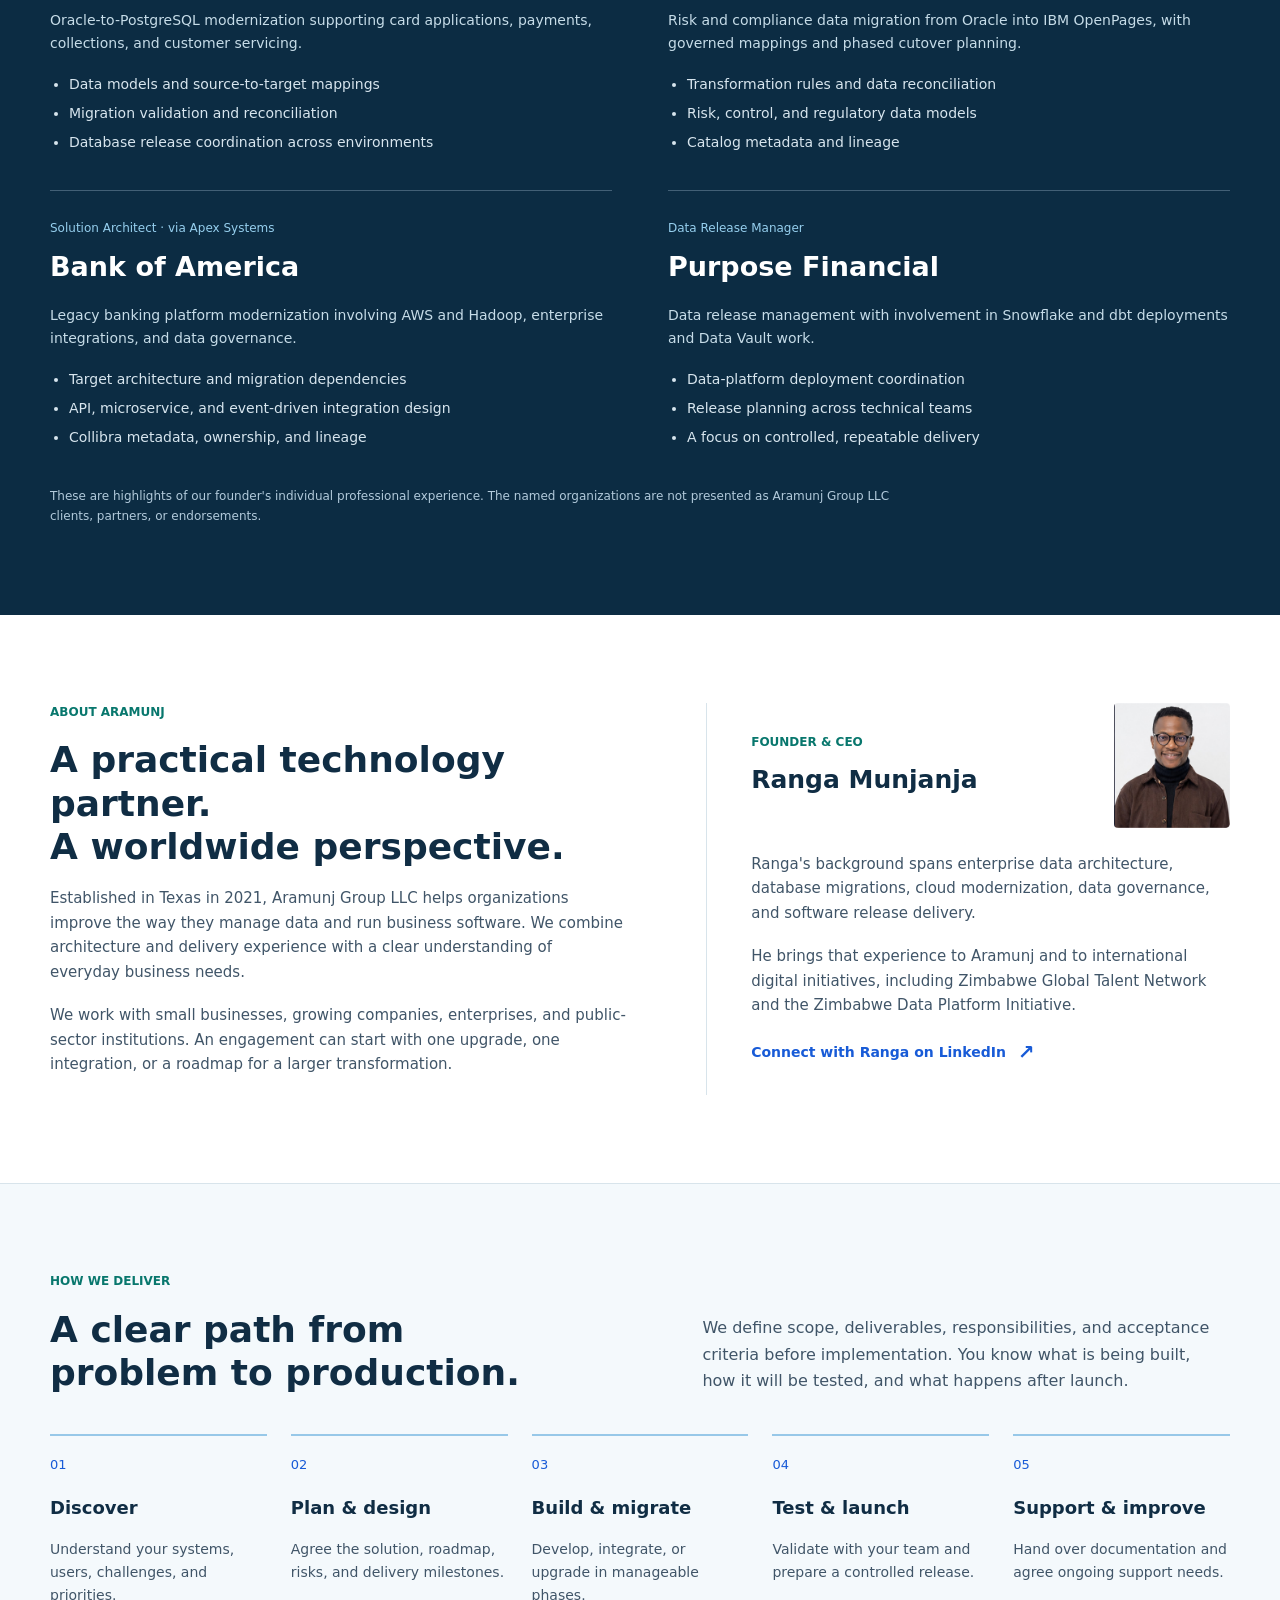
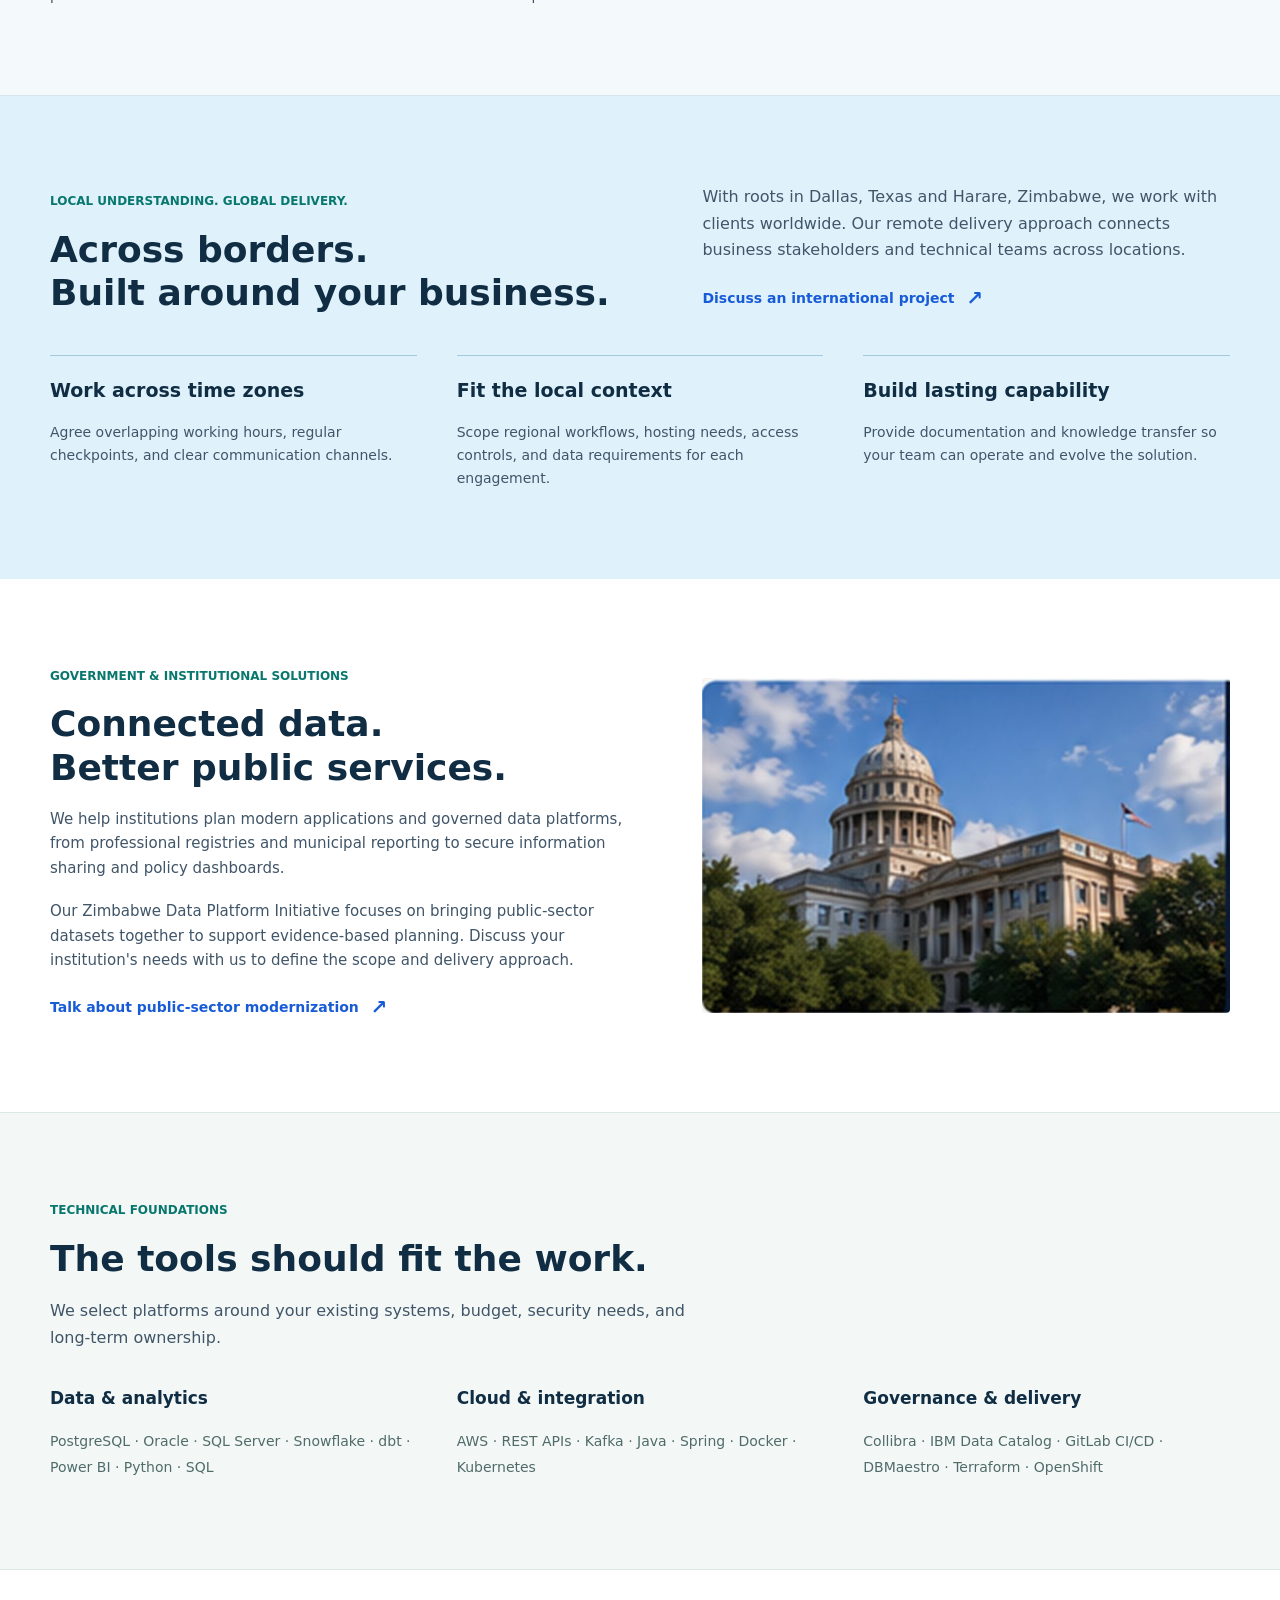
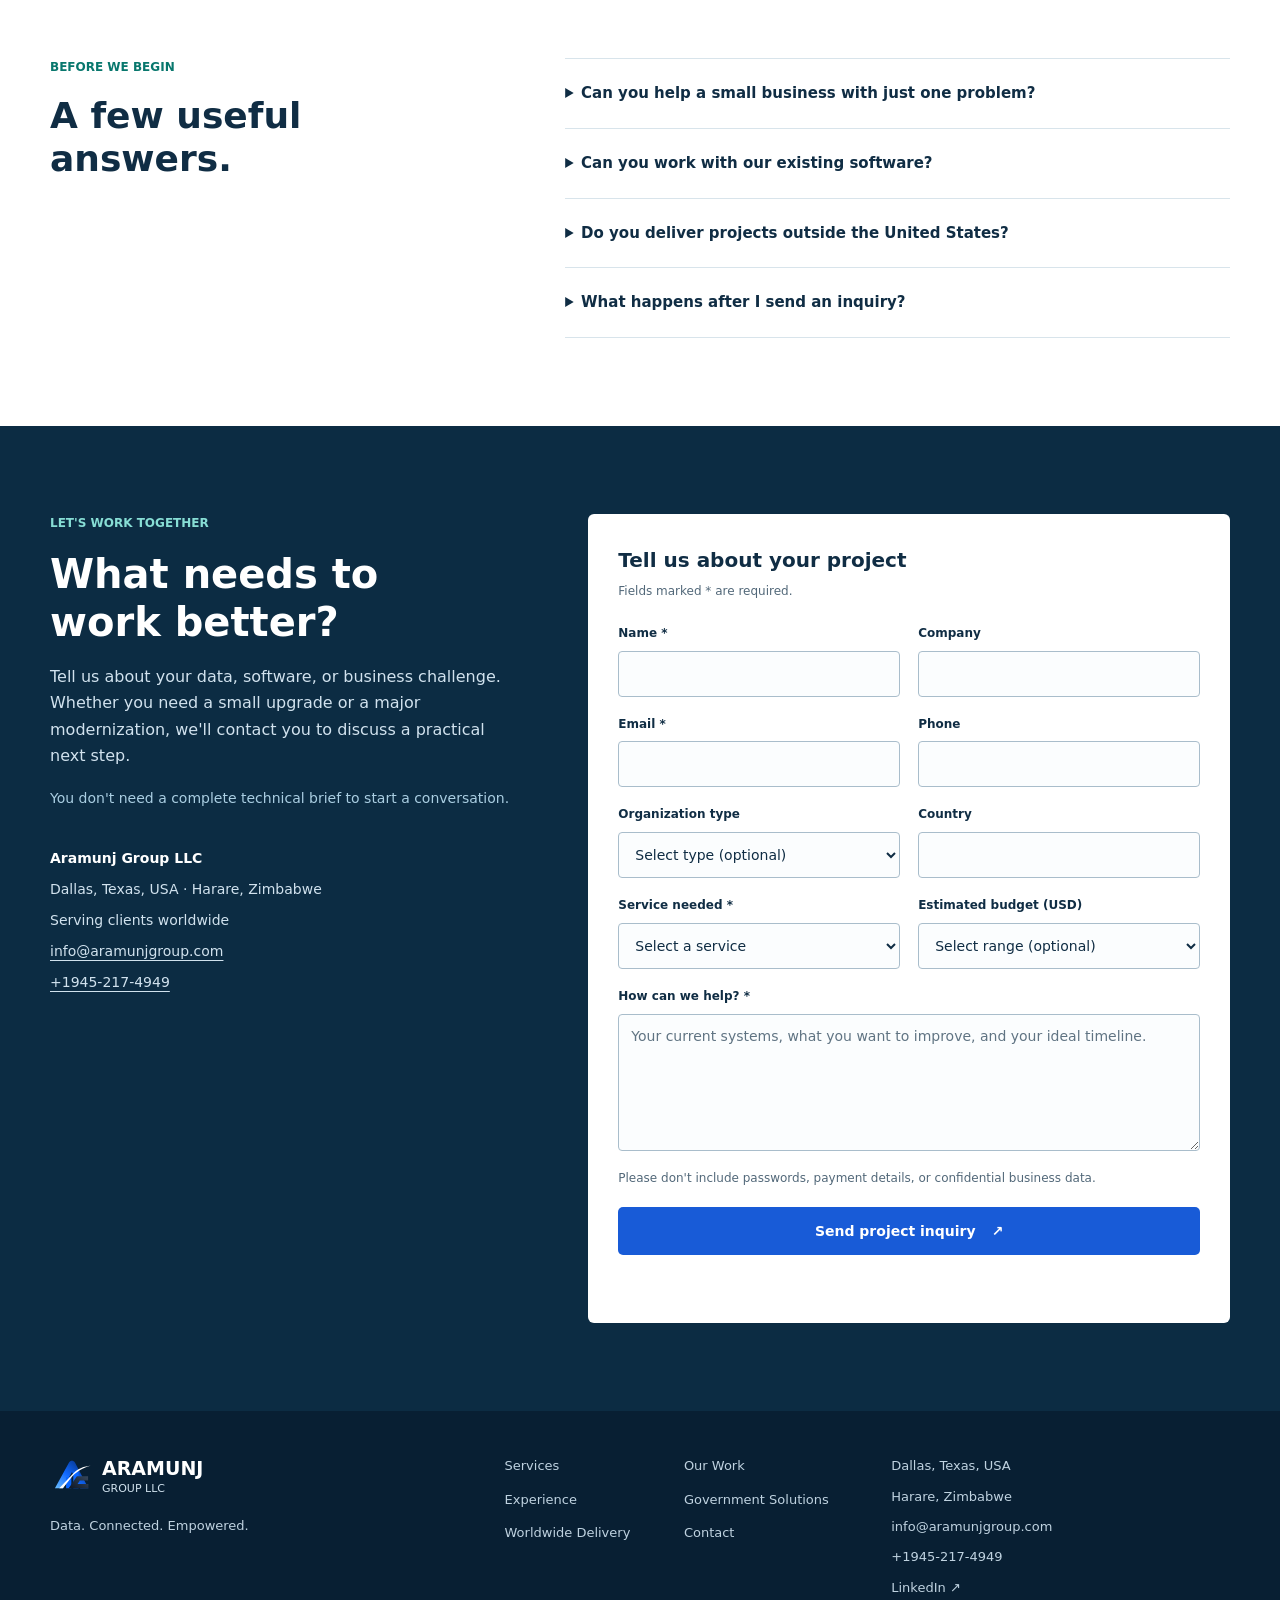
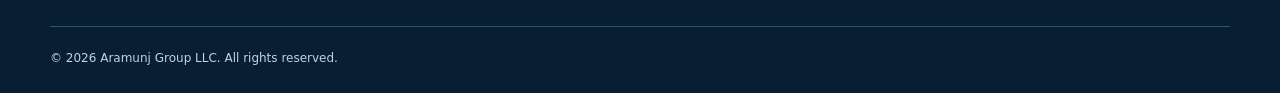
==== commit dcf27238: "Use info address for public website contact details" ====
--- a/index.html
+++ b/index.html
@@ -64,7 +64,7 @@
             "addressCountry": "ZW"
           }
         ],
-        "email": "ranga@aramunjgroup.com",
+        "email": "info@aramunjgroup.com",
         "telephone": "+19452174949",
         "areaServed": "Worldwide",
         "knowsAbout": [
@@ -876,7 +876,7 @@
               <strong>Aramunj Group LLC</strong
               ><span>Dallas, Texas, USA &middot; Harare, Zimbabwe</span
               ><span>Serving clients worldwide</span
-              ><a href="mailto:ranga@aramunjgroup.com">ranga@aramunjgroup.com</a
+              ><a href="mailto:info@aramunjgroup.com">info@aramunjgroup.com</a
               ><a href="tel:+19452174949">+1945-217-4949</a>
             </address>
           </div>
@@ -1004,7 +1004,7 @@
         </nav>
         <div class="footer-contact">
           <span>Dallas, Texas, USA</span><span>Harare, Zimbabwe</span
-          ><a href="mailto:ranga@aramunjgroup.com">ranga@aramunjgroup.com</a
+          ><a href="mailto:info@aramunjgroup.com">info@aramunjgroup.com</a
           ><a href="tel:+19452174949">+1945-217-4949</a
           ><a
             href="https://www.linkedin.com/in/ranga-munjanja-940926229"
@@ -1019,6 +1019,6 @@
         &copy; 2026 Aramunj Group LLC. All rights reserved.
       </p>
     </footer>
-    <script src="script.js?v=20261110-1" defer></script>
+    <script src="script.js?v=20261111-2" defer></script>
   </body>
 </html>
